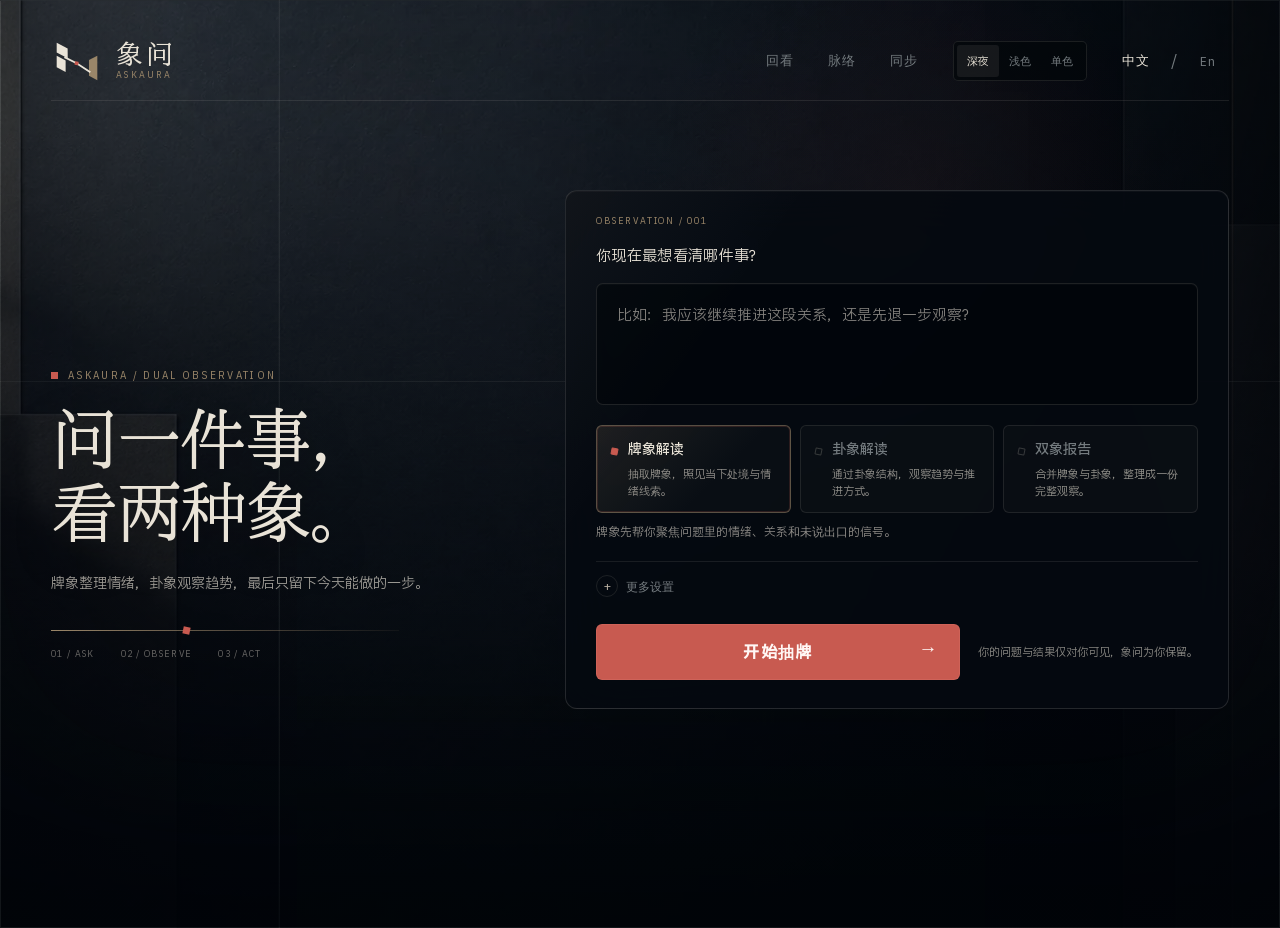
==== index.html @ 3e70da33 "chore: checkpoint observation rebuild baseline" ====
﻿<!doctype html>
<html lang="zh" data-theme="night" data-app-ready="false">
  <head>
    <meta charset="UTF-8" />
    <meta name="viewport" content="width=device-width, initial-scale=1.0" />
    <title>象问 AskAura</title>
    <link rel="icon" href="./assets/brand/askaura-symbol.svg" type="image/svg+xml" />
    <script>
      if (location.protocol === "file:") {
        const localAppUrl = new URL("http://127.0.0.1:5174/index.html");
        localAppUrl.search = location.search;
        localAppUrl.hash = location.hash;
        location.replace(localAppUrl.href);
      }
      try {
        const savedTheme = localStorage.getItem("askaura.theme.v1");
        if (["night", "light", "mono"].includes(savedTheme)) document.documentElement.dataset.theme = savedTheme;
      } catch {}
    </script>
    <link rel="preconnect" href="https://fonts.googleapis.com" />
    <link rel="preconnect" href="https://fonts.gstatic.com" crossorigin />
    <link
      href="https://fonts.googleapis.com/css2?family=EB+Garamond:ital,wght@0,400;0,500;1,400&family=Noto+Serif+SC:wght@400;500;600;700&display=swap"
      rel="preload"
      as="style"
      onload="this.onload=null;this.rel='stylesheet'"
    />
    <noscript>
      <link
        href="https://fonts.googleapis.com/css2?family=EB+Garamond:ital,wght@0,400;0,500;1,400&family=Noto+Serif+SC:wght@400;500;600;700&display=swap"
        rel="stylesheet"
      />
    </noscript>
    <link rel="stylesheet" href="./styles.css?v=20260605-low-light-redesign-2" />
    <link rel="stylesheet" href="./theme-observation.css?v=20260716-cardback-v2" />
    <script>
      window.ASKAURA_SUPABASE_URL = "https://oeqekrlodqxjlakdjqpu.supabase.co";
      window.ASKAURA_SUPABASE_ANON_KEY = "sb_publishable_SVgn7d5cRkkXI7Ns9WSJEQ_-xYXPLMX";
    </script>
  </head>
  <body>
    <div class="app-boot-state" id="app-boot-state" role="status" aria-live="polite">
      <img src="./assets/brand/askaura-symbol.svg" alt="" width="52" height="46" />
      <span>正在准备观察界面</span>
    </div>
    <div class="mirror-cursor" aria-hidden="true">
      <span class="cursor-ring"></span>
      <span class="cursor-dot"></span>
      <span class="cursor-seal">象</span>
    </div>

    <main class="mirror-room" data-step="idle" data-tone="tarot">
      <canvas class="field-canvas" id="field-canvas" aria-hidden="true"></canvas>
      <div class="surface-noise" aria-hidden="true"></div>

      <aside class="side-rail">
        <button class="brand" type="button" id="reset-btn" aria-label="回到首页">
          <img class="brand-symbol" src="./assets/brand/askaura-symbol.svg" alt="" width="52" height="46" />
          <span class="brand-copy">
            <strong>象问</strong>
            <span>AskAura</span>
          </span>
        </button>

        <nav class="mode-nav" aria-label="三象入口" aria-hidden="true">
          <button class="entry-nav active" type="button" data-next="idle">
            <span data-i18n="modeTarotNav">开始提问</span>
          </button>
          <button type="button" data-mode="tarot" data-tone="tarot">
            <span data-i18n="modeTarotRail">牌象</span>
          </button>
          <button type="button" data-mode="meihua" data-tone="meihua">
            <span data-i18n="modeMeihuaRail">卦象</span>
          </button>
          <button type="button" data-mode="dual" data-tone="dual">
            <span data-i18n="modeDualRail">双象</span>
          </button>
        </nav>

        <div class="rail-actions">
          <button type="button" id="history-btn" data-i18n="history">回看</button>
          <button type="button" id="companion-btn" data-i18n="companion">同行</button>
          <button type="button" id="account-btn" data-i18n="account">登录</button>
        </div>

        <div class="theme-switcher" role="group" aria-label="主题颜色">
          <button type="button" data-theme-setting="night" data-i18n="themeNight" aria-pressed="true">深夜</button>
          <button type="button" data-theme-setting="light" data-i18n="themeLight" aria-pressed="false">浅色</button>
          <button type="button" data-theme-setting="mono" data-i18n="themeMono" aria-pressed="false">单色</button>
        </div>

        <details class="mobile-rail-menu">
          <summary data-i18n="mobileMenu">菜单</summary>
          <div>
            <button type="button" data-mobile-panel="history" data-i18n="history">回看</button>
            <button type="button" data-mobile-panel="companion" data-i18n="companion">同行</button>
            <button type="button" data-mobile-panel="account" data-i18n="account">登录</button>
            <span class="mobile-theme-switcher" role="group" aria-label="主题颜色">
              <button type="button" data-theme-setting="night" data-i18n="themeNight" aria-pressed="true">深夜</button>
              <button type="button" data-theme-setting="light" data-i18n="themeLight" aria-pressed="false">浅色</button>
              <button type="button" data-theme-setting="mono" data-i18n="themeMono" aria-pressed="false">单色</button>
            </span>
          </div>
        </details>

        <div class="language" role="group" aria-label="语言">
          <button type="button" class="lang-btn is-active" data-lang="zh">中文</button>
          <span aria-hidden="true">/</span>
          <button type="button" class="lang-btn" data-lang="en">En</button>
        </div>

      </aside>

      <section class="mirror-stage" aria-label="当前入口">
        <p class="mode-label" id="mode-label">牌象解读</p>
        <div class="hero-ritual" aria-hidden="true">
          <div class="hero-card-stack">
            <span class="hero-card hero-card-a"></span>
            <span class="hero-card hero-card-b"></span>
            <span class="hero-card hero-card-c"></span>
          </div>
          <div class="hero-gua-mark">
            <span></span>
            <span></span>
            <span class="split"><i></i><i></i></span>
            <span></span>
            <span class="split"><i></i><i></i></span>
            <span></span>
          </div>
          <div class="ai-lens">
            <span>AI</span>
          </div>
        </div>
      </section>

      <div class="hero-content">
        <section class="copy-block idle-copy">
          <p class="hero-overline" aria-hidden="true">ASKAURA / DUAL OBSERVATION</p>
          <h1 data-i18n="heroCopy">问一件事，看两种象。</h1>
          <p class="hero-subcopy" data-i18n="heroSubcopy">牌象整理情绪，卦象观察趋势，最后只留下今天能做的一步。</p>
          <div class="hero-protocol" aria-hidden="true">
            <span>01 / ASK</span>
            <span>02 / OBSERVE</span>
            <span>03 / ACT</span>
          </div>
        </section>

        <section class="work-panel compose-panel" aria-label="问题">
          <button class="panel-close" type="button" data-next="idle" aria-label="收起问题">×</button>
          <span class="panel-index">OBSERVATION / 001</span>
          <p class="panel-kicker" id="question-label" data-i18n="questionLabel">你现在最想看清哪件事？</p>
          <form id="question-form">
            <div class="question-primary">
              <textarea
                id="question-input"
                rows="4"
                maxlength="140"
                data-i18n-placeholder="questionPlaceholder"
                placeholder="我最近总是睡不着，不知道真正烦的是什么。"
              ></textarea>
              <div class="question-assist" id="question-assist" hidden>
                <span class="question-assist-label" data-i18n="questionAssistLabel">可以先把问题收窄一点</span>
                <p id="question-assist-note"></p>
                <button type="button" class="secondary muted" id="question-assist-accept" data-i18n="questionAssistAccept">用这个问题继续</button>
                <button type="button" class="secondary muted" id="question-assist-original" data-i18n="questionAssistOriginal">按原问题继续</button>
              </div>
            </div>

            <div class="question-mode">
              <div class="mode-card-grid" id="mode-card-grid" role="group" aria-label="选择观察方式">
                <button type="button" class="mode-card is-selected" data-mode-card="tarot" aria-pressed="true">
                  <span class="mode-card-dot" aria-hidden="true"></span>
                  <strong data-i18n="modeTarotResult">牌象解读</strong>
                  <span data-i18n="modeCardTarotCopy">抽取牌象，照见当下处境与情绪线索。</span>
                </button>
                <button type="button" class="mode-card" data-mode-card="meihua" aria-pressed="false">
                  <span class="mode-card-dot" aria-hidden="true"></span>
                  <strong data-i18n="modeMeihua">卦象解读</strong>
                  <span data-i18n="modeCardMeihuaCopy">通过卦象结构，观察趋势与推进方式。</span>
                </button>
                <button type="button" class="mode-card" data-mode-card="dual" aria-pressed="false">
                  <span class="mode-card-dot" aria-hidden="true"></span>
                  <strong data-i18n="modeDual">双象报告</strong>
                  <span data-i18n="modeCardDualCopy">合并牌象与卦象，整理成一份完整观察。</span>
                </button>
              </div>
              <p class="mode-primer" id="mode-primer" data-i18n="modePrimerTarot">牌象先帮你聚焦问题里的情绪、关系和未说出口的信号。</p>
            </div>

            <details class="question-secondary">
              <summary data-i18n="moreSettings">更多设置</summary>
              <div class="question-secondary-body">
              <div class="question-examples" id="question-examples">
                <button type="button" data-question-example data-i18n="questionExample1">我真正想确认的，是对方态度，还是自己的边界？</button>
                <button type="button" data-question-example data-i18n="questionExample2">这件事卡住，是缺少信息，还是我急着要答案？</button>
                <button type="button" data-question-example data-i18n="questionExample3">如果这周只做一步，哪一步最不消耗？</button>
                <button type="button" data-question-example data-i18n="questionExample4">我现在该观察什么，而不是立刻推进什么？</button>
              </div>
              <div class="spread-selector" id="spread-selector">
                <span data-i18n="spreadSelectorLabel">牌阵</span>
                <button type="button" class="is-selected" data-spread-type="single" data-i18n="spreadSingle">单牌</button>
                <button type="button" data-spread-type="three_current_resistance_next" data-i18n="spreadThree">现状 / 阻力 / 下一步</button>
                <button type="button" data-spread-type="relationship_tension" data-i18n="spreadRelationship">关系张力</button>
                <button type="button" data-spread-type="choice_a_b_reminder" data-i18n="spreadChoice">选择 A / B</button>
              </div>
              <div class="gua-cast-selector" id="gua-cast-selector" hidden>
                <span data-i18n="guaCastLabel">起卦方式</span>
                <button type="button" class="is-selected" data-gua-cast="time" data-i18n="guaCastTime">当前时间</button>
                <button type="button" data-gua-cast="character" data-i18n="guaCastCharacter">一个汉字</button>
                <button type="button" data-gua-cast="number" data-i18n="guaCastNumber">一个数字</button>
                <button type="button" data-gua-cast="casual_number" data-i18n="guaCastCasual">随手数字</button>
                <input id="gua-seed-input" maxlength="12" data-i18n-placeholder="guaSeedPlaceholder" placeholder="输入一个字或数字" hidden />
              </div>
              <div class="gua-compose-mark" id="gua-compose-mark" hidden aria-hidden="true">
                <span></span>
                <span class="split"><i></i><i></i></span>
                <span></span>
                <span></span>
                <span class="split"><i></i><i></i></span>
                <span></span>
              </div>
              <p class="hint" id="mode-hint" data-i18n="modeHintTarot">适合关系、情绪与选择题。</p>
              </div>
            </details>

            <div class="signal-row" id="signal-row" aria-hidden="true">
              <span data-i18n="signalTarot">牌象感知</span>
              <span data-i18n="signalGua">卦象生成</span>
              <span data-i18n="signalAi">AI 解读</span>
            </div>
            <div class="compose-actions">
              <button class="primary" type="submit" id="cast-btn" data-i18n="cast">生成解读</button>
              <p class="privacy-note" data-i18n="privacyNote">你的问题与结果仅对你可见，象问为你保留。</p>
            </div>
          </form>
        </section>
      </div>

      <section class="work-panel answer-panel" aria-label="结果">
        <button class="panel-close" type="button" id="back-btn">←</button>
        <span class="panel-index">02</span>
        <p class="panel-kicker" id="answer-kicker">牌象解读</p>

        <div class="result-layout">
          <aside class="result-symbol-panel">
          <article class="symbol-card" id="symbol-card">
            <div class="symbol-summary-head">
              <span id="symbol-mode-label">牌象解读</span>
              <strong id="symbol-name-label">—</strong>
            </div>
            <div class="tarot-symbol" id="tarot-symbol" hidden>
              <img id="card-image" alt="" role="button" tabindex="0" aria-label="放大查看牌面" loading="lazy" decoding="async" />
            </div>
            <div class="gua-symbol" id="gua-symbol" hidden aria-hidden="true"></div>
            <div class="symbol-keywords" id="symbol-keywords" hidden></div>
            <div class="symbol-spread-list" id="symbol-spread-list" hidden></div>
            <div class="symbol-question" id="symbol-question" hidden>
              <span data-i18n="symbolQuestionLabel">本次问题</span>
              <p id="symbol-question-text"></p>
            </div>
          </article>
          </aside>

          <section class="result-main-panel">
          <article class="answer-copy">
            <h2 class="answer-title" data-i18n="answerTitle">解读结果</h2>
            <div class="core-conclusion" id="core-conclusion">
              <span class="result-summary-label" data-i18n="coreConclusionLabel">当前主线</span>
              <p class="result-summary" id="result-summary"></p>
              <span class="action-sentence-label" data-i18n="actionSentenceLabel" hidden>今日行动</span>
              <p class="action-sentence" id="action-sentence" hidden></p>
            </div>
            <h3 class="result-section-title action-board-heading" id="action-board-title" data-i18n="nextStepHeading" hidden>下一步怎么做</h3>
            <div class="action-board" id="action-board" hidden>
              <section>
                <span data-i18n="actionDoLabel">今天可以做</span>
                <p id="action-do"></p>
              </section>
              <section>
                <span data-i18n="actionDontLabel">今天不要做</span>
                <p id="action-dont"></p>
              </section>
              <section>
                <span data-i18n="actionWatchLabel">接下来观察什么</span>
                <p id="action-watch"></p>
              </section>
            </div>
            <div class="tarot-reading-grid" id="tarot-reading-grid" hidden>
              <section>
                <span data-i18n="tarotCoreLabel">牌面告诉你</span>
                <p id="tarot-core-question"></p>
              </section>
              <section>
                <span data-i18n="tarotTensionLabel">你真正卡住的是</span>
                <p id="tarot-tension"></p>
              </section>
              <section>
                <span data-i18n="tarotJudgmentLabel">这次结果提醒你</span>
                <p id="tarot-judgment"></p>
              </section>
            </div>
            <div class="report-stack" id="report-stack" hidden>
              <section id="report-tarot-section">
                <span data-i18n="reportTarotLabel">牌象依据</span>
                <p id="report-tarot"></p>
              </section>
              <section id="report-gua-section">
                <span data-i18n="reportGuaLabel">卦象依据</span>
                <p id="report-gua"></p>
              </section>
              <section id="report-dual-section">
                <span data-i18n="reportDualLabel">双象共同指向</span>
                <p id="report-dual"></p>
              </section>
            </div>
            <div class="action-status" id="action-status" hidden>
              <span data-i18n="actionStatusLabel">这一步后来怎么样？</span>
              <div>
                <button type="button" data-action-status="done" data-i18n="actionStatusDone">做了，有帮助</button>
                <button type="button" data-action-status="not_done" data-i18n="actionStatusNotDone">还没做</button>
                <button type="button" data-action-status="skipped" data-i18n="actionStatusSkipped">跳过了</button>
                <button type="button" data-action-status="not_fit" data-i18n="actionStatusNotFit">不太适合</button>
              </div>
            </div>
            <div class="review-box" id="review-box" hidden>
              <span data-i18n="reviewLabel">三天后复盘</span>
              <p id="review-status"></p>
              <textarea id="review-note-input" rows="3" maxlength="180" data-i18n-placeholder="reviewPlaceholder" placeholder="三天后，这个行动带来了什么变化？"></textarea>
              <button type="button" class="secondary muted" id="review-save-btn" data-i18n="reviewSave">保存复盘</button>
            </div>
            <div class="result-followup-section" id="result-followup-section">
              <div class="followup-chips" id="followup-chips" hidden aria-label="继续探索这次结果">
                <span class="followup-label" data-i18n="followupLabel">继续探索这次结果</span>
                <button type="button" data-open-followup data-i18n="followupOpen">打开追问面板</button>
              </div>
              <div class="followup-panel" id="followup-panel" hidden>
                <p data-i18n="followupPanelTitle">基于这次结果，你还想看哪一面？</p>
                <div class="followup-group">
                  <span data-i18n="followupQuestionGroup">继续追问</span>
                  <div class="followup-options">
                    <button type="button" data-followup-question="push" data-i18n="followupPush">如果我主动推进，会发生什么？</button>
                    <button type="button" data-followup-question="avoid" data-i18n="followupAvoid">我现在最该避免什么？</button>
                    <button type="button" data-followup-question="blocker" data-i18n="followupBlocker">这件事真正的阻力是什么？</button>
                    <button type="button" data-followup-question="review" data-i18n="followupReview">三天后我该如何复盘？</button>
                  </div>
                </div>
                <div class="followup-group followup-ritual-group">
                  <span data-i18n="followupRitualGroup">补充观察</span>
                  <div class="followup-options followup-options-ritual">
                    <button type="button" data-followup-question="clarify-card" data-i18n="followupClarifyCard">补一个澄清角度</button>
                  </div>
                </div>
                <form class="followup-custom" id="followup-custom-form">
                  <input id="followup-custom-input" type="text" maxlength="80" data-i18n-placeholder="followupCustomPlaceholder" placeholder="自己输入追问" />
                  <button class="secondary muted" type="submit" data-i18n="followupCustomSubmit">生成补充回答</button>
                </form>
                <div class="followup-answer" id="followup-answer" hidden>
                  <span data-i18n="followupAnswerLabel">补充回答</span>
                  <p id="followup-answer-text"></p>
                  <div class="followup-entry-list" id="followup-entry-list"></div>
                </div>
              </div>
            </div>
            <div class="anchor-grid" id="anchor-grid" hidden>
              <div><span data-i18n="anchorColor">颜色</span><strong id="anchor-color"></strong></div>
              <div><span data-i18n="anchorObject">物件</span><strong id="anchor-object"></strong></div>
              <div><span data-i18n="anchorMoment">时刻</span><strong id="anchor-moment"></strong></div>
            </div>
            <p class="daily-note-status" id="daily-note-status" hidden data-i18n="dailyNoteStatus">已收入回看</p>
            <p class="loading-line" id="loading-line" hidden data-i18n="loading">正在整理本次线索…</p>
          </article>
          </section>
        </div>

        <div class="result-actions">
          <div class="result-actions-head">
            <span data-i18n="resultTakeawayLabel">保存与带走</span>
            <p data-i18n="resultTakeawayHint">先把今天这一步留下；分享和导出放在更多操作里。</p>
          </div>
          <button class="secondary muted" type="button" id="copy-btn" data-i18n="copy">复制行动句</button>
          <button class="secondary muted" type="button" id="save-btn" data-i18n="saveHistory">保存到回看</button>
          <button class="secondary muted" type="button" id="again-btn" data-i18n="again">回到问题</button>
          <details class="result-more-actions">
            <summary data-i18n="moreActions">更多操作</summary>
            <div>
              <button class="secondary muted" type="button" id="copy-summary-btn" data-i18n="copySummary">复制摘要</button>
              <button class="secondary muted" type="button" id="copy-full-btn" data-i18n="copyFull">复制完整结果</button>
              <button class="secondary muted" type="button" id="share-image-btn" data-i18n="shareImage">下载分享图</button>
              <button class="secondary muted" type="button" id="export-pdf-btn" data-i18n="exportPdf">导出 PDF</button>
              <button class="secondary muted subtle-danger" type="button" id="new-reading-btn" data-i18n="newReadingTarot">重新抽牌（新结果）</button>
              <div class="share-panel" id="share-panel" hidden>
                <section class="share-choice">
                  <span data-i18n="privateShareTitle">私密链接</span>
                  <p data-i18n="privateShareHint">只生成只读结果页；默认不包含原问题，可以随时撤销当前链接。</p>
                </section>
                <label>
                  <input type="checkbox" id="share-include-question" />
                  <span data-i18n="shareIncludeQuestion">分享时包含原问题</span>
                </label>
                <div class="private-share">
                  <button class="secondary muted" type="button" id="create-share-link-btn" data-i18n="createShareLink">生成私密链接</button>
                  <button class="secondary muted subtle-danger" type="button" id="revoke-share-link-btn" data-i18n="revokeShareLink" hidden>撤销链接</button>
                </div>
                <section class="share-choice">
                  <span data-i18n="resonanceShareTitle">匿名共鸣</span>
                  <p data-i18n="resonanceShareHint">只放入主题和行动，不展示邮箱、原问题或完整结果。</p>
                </section>
                <div class="private-share">
                  <button class="secondary muted" type="button" id="resonance-submit-btn" data-i18n="resonanceSubmit">匿名放入共鸣池</button>
                  <button class="secondary muted" type="button" id="resonance-open-btn" data-i18n="resonanceOpen">看看相似主题</button>
                  <button class="secondary muted subtle-danger" type="button" id="resonance-revoke-btn" data-i18n="resonanceRevoke" hidden>撤回共鸣</button>
                </div>
                <p class="share-link-status" id="share-link-status"></p>
                <textarea id="copy-fallback-text" class="copy-fallback" readonly hidden aria-label="可手动复制的内容"></textarea>
              </div>
            </div>
          </details>
        </div>
      </section>
    </main>

    <div class="ritual-stage" id="ritual-stage" hidden aria-live="polite">
      <button class="ritual-close" type="button" id="ritual-close-btn" aria-label="关闭抽牌仪式">×</button>
      <div class="ritual-stage-copy">
        <span data-i18n="ritualTitle">抽牌仪式</span>
        <strong id="ritual-heading" data-i18n="ritualIntroTitle">请凭第一直觉，选一张此刻最吸引你的牌。</strong>
        <em data-i18n="ritualHint">无需分析，先相信你第一眼的停留。</em>
      </div>
      <div class="ritual-stepper" id="ritual-stepper" aria-hidden="true">
        <span data-step="0" data-i18n="ritualStepShuffle">01 洗牌</span>
        <span data-step="1" data-i18n="ritualStepChoose">02 选牌</span>
        <span data-step="2" data-i18n="ritualStepReveal">03 翻牌</span>
        <span data-step="3" data-i18n="ritualStepRead">04 解读</span>
      </div>
      <div class="ritual-deck" id="ritual-deck"></div>
      <div class="ritual-gua" aria-hidden="true">
        <span class="ritual-gua-line"></span>
        <span class="ritual-gua-line"></span>
        <span class="ritual-gua-line moving"></span>
        <span class="ritual-gua-line"></span>
        <span class="ritual-gua-line"></span>
        <span class="ritual-gua-line moving"></span>
      </div>
      <p id="ritual-status" data-i18n="ritualIdle">正在整理本次线索</p>
      <div class="ritual-preview-actions" id="ritual-preview-actions" hidden>
        <button class="secondary" type="button" id="ritual-confirm-btn" data-i18n="ritualConfirm">确认这张牌</button>
        <button class="secondary muted" type="button" id="ritual-reselect-btn" data-i18n="ritualReselect">重新选择</button>
      </div>
    </div>

    <div class="brand-loading" id="brand-loading" hidden aria-live="polite" aria-label="正在生成解读">
      <div class="brand-loading-field">
        <svg class="brand-loading-symbol" viewBox="0 0 256 224" aria-hidden="true">
          <path class="plane plane-left" d="M28 18 82 47v49L28 67Z" />
          <path class="plane plane-left" d="M28 83 72 107v58l-44-24Z" />
          <path class="plane plane-right" d="m187 105 41-22v123l-41-23Z" />
          <path class="signal-route" d="m70 92 56 29 64 42" />
          <rect class="signal-node" x="117" y="112" width="18" height="18" rx="2" transform="rotate(12 126 121)" />
        </svg>
        <div class="brand-loading-copy">
          <strong id="brand-loading-text">正在建立两种观察</strong>
          <span aria-hidden="true"><i></i></span>
          <small>DUAL OBSERVATION / CONNECTING</small>
        </div>
      </div>
    </div>

    <div class="card-lightbox" id="card-lightbox" hidden aria-hidden="true">
      <button class="lightbox-backdrop" type="button" id="lightbox-backdrop" aria-label="关闭牌面预览"></button>
      <figure class="lightbox-frame">
        <button class="lightbox-close" type="button" id="lightbox-close" aria-label="关闭牌面预览">×</button>
        <img id="lightbox-image" alt="" loading="lazy" decoding="async" />
        <figcaption id="lightbox-caption"></figcaption>
      </figure>
    </div>

    <div class="utility-panel" id="history-panel" hidden aria-hidden="true">
      <button class="utility-backdrop" type="button" data-close-utility aria-label="关闭回看"></button>
      <section class="utility-sheet" aria-label="回看">
        <button class="utility-close" type="button" data-close-utility aria-label="关闭回看">×</button>
        <p class="panel-kicker" data-i18n="historyKicker">最近的象</p>
        <div class="history-filters" id="history-filters" aria-label="筛选回看">
          <button type="button" data-history-filter="all" data-i18n="historyFilterAll">全部</button>
          <button type="button" data-history-filter="tarot" data-i18n="modeTarot">牌象</button>
          <button type="button" data-history-filter="meihua" data-i18n="modeMeihua">梅花</button>
          <button type="button" data-history-filter="dual" data-i18n="modeDual">双象</button>
          <button type="button" data-history-filter="daily" data-i18n="modeDaily">当下</button>
        </div>
        <div class="history-list" id="history-list"></div>
        <div class="weekly-summary" id="weekly-summary">
          <button class="secondary muted" type="button" id="weekly-summary-btn" data-i18n="weeklySummaryButton">查看本周重复线索</button>
          <p id="weekly-summary-status" data-i18n="weeklySummaryHint">至少 3 条记录后可生成。</p>
          <div class="weekly-summary-result" id="weekly-summary-result" hidden></div>
          <div class="weekly-summary-actions" id="weekly-summary-actions" hidden>
            <button class="secondary muted" type="button" id="weekly-summary-copy-btn" data-i18n="weeklySummaryCopy">复制本周线索</button>
            <button class="secondary muted" type="button" id="weekly-summary-save-btn" data-i18n="weeklySummarySave">保存到回看</button>
          </div>
        </div>
        <button class="history-clear" type="button" id="history-clear-btn" data-i18n="clearHistory">清空记录</button>
      </section>
    </div>

    <div class="utility-panel" id="auth-panel" hidden aria-hidden="true">
      <button class="utility-backdrop" type="button" data-close-utility aria-label="关闭登录"></button>
      <section class="utility-sheet auth-sheet" aria-label="登录">
        <button class="utility-close" type="button" data-close-utility aria-label="关闭登录">×</button>
        <p class="panel-kicker" data-i18n="authKicker">同步与备份</p>
        <p class="auth-status" id="auth-status"></p>
        <div class="sync-benefits">
          <span data-i18n="syncBenefitHistory">跨设备保留回看</span>
          <span data-i18n="syncBenefitPrivateLink">生成和撤回私密链接</span>
          <span data-i18n="syncBenefitResonance">管理匿名共鸣记录</span>
        </div>
        <div class="account-meta" id="account-meta">
          <span id="account-sync-status"></span>
          <span id="account-save-scope"></span>
        </div>
        <div class="plan-status" id="plan-status">
          <strong data-i18n="planFreeTitle">免费版</strong>
          <span data-i18n="planFreeCopy">保留核心解读、回看和基础追问。</span>
          <span class="plan-note" data-i18n="planPaidClosed">付费入口暂未开放。</span>
        </div>
        <form class="auth-form" id="auth-form">
          <input id="auth-email" type="email" autocomplete="email" data-i18n-placeholder="emailPlaceholder" placeholder="邮箱" required />
          <input id="auth-password" type="password" autocomplete="current-password" data-i18n-placeholder="passwordPlaceholder" placeholder="密码" required />
          <div class="auth-actions">
            <button class="secondary" type="submit" data-auth-action="signin" data-i18n="signIn">登录</button>
            <button class="secondary muted" type="button" id="signup-btn" data-i18n="signUp">注册</button>
            <button class="secondary muted" type="button" id="password-reset-btn" data-i18n="resetPassword">重置密码</button>
            <button class="secondary muted" type="button" id="password-update-btn" data-i18n="updatePassword">保存新密码</button>
            <button class="secondary muted" type="button" id="signout-btn" data-i18n="signOut">退出</button>
          </div>
        </form>
      </section>
    </div>

    <div class="utility-panel" id="resonance-panel" hidden aria-hidden="true">
      <button class="utility-backdrop" type="button" data-close-utility aria-label="关闭共鸣池"></button>
      <section class="utility-sheet" aria-label="共鸣池">
        <button class="utility-close" type="button" data-close-utility aria-label="关闭共鸣池">×</button>
        <p class="panel-kicker" data-i18n="resonanceKicker">匿名共鸣</p>
        <p class="panel-helper" data-i18n="resonancePanelIntro">这里只看被匿名化后的相似主题。点“我也有这种感觉”只会增加一次匿名反馈。</p>
        <div class="resonance-list" id="resonance-list"></div>
      </section>
    </div>

    <div class="utility-panel" id="companion-panel" hidden aria-hidden="true">
      <button class="utility-backdrop" type="button" data-close-utility aria-label="关闭同行"></button>
      <section class="utility-sheet companion-panel" aria-label="长期同行">
        <button class="utility-close" type="button" data-close-utility aria-label="关闭同行">×</button>
        <p class="panel-kicker" data-i18n="companionKicker">长期同行</p>
        <p class="panel-helper" data-i18n="companionIntro">保存 3 次以上后，这里会开始整理重复出现的牌象、主题和行动。</p>
        <p class="companion-insight" id="companion-insight"></p>
        <div class="companion-grid">
          <section>
            <span data-i18n="companionTrail">观察线索</span>
            <div id="companion-trail"></div>
          </section>
          <section>
            <span data-i18n="companionEcho">一个月回声</span>
            <div id="companion-echo"></div>
          </section>
          <section>
            <span data-i18n="companionQuietFlags">个人信号</span>
            <div id="companion-quiet-flags"></div>
          </section>
          <section>
            <span data-i18n="companionThemeMap">个人主题图</span>
            <div id="companion-theme-map"></div>
          </section>
          <section>
            <span data-i18n="companionCollection">象与行动</span>
            <div id="companion-collection"></div>
          </section>
        </div>
      </section>
    </div>

    <script type="module">
      import {
        clearDailyAnchors,
        clearHistory,
        createStorage,
        loadDailyAnchor,
        loadHistory,
        saveDailyAnchor,
        saveHistoryRecord,
        todayKey
      } from "./assets/app/storage.js";
      import { guaFromCast, guaFromTime } from "./assets/app/meihua.js";
      import {
        TAROT_DECK,
        cardKeywords as ritualCardKeywords,
        primaryCardFromRecordCards as selectPrimaryCardFromRecordCards,
        recordCardFromSelection as buildRecordCardFromSelection,
        ritualCardLayout,
        ritualSpreadTypeForMode,
        spreadDisplayName as ritualSpreadDisplayName,
        spreadPositions as ritualSpreadPositions
      } from "./assets/app/ritual-engine.js";
      import { deriveCompanionSnapshot } from "./assets/app/companion.js";
      import { createReadingClient } from "./assets/app/reading-client.js";
      import {
        actionFromRecord as actionFromResultRecord,
        buildActionAdvice,
        cleanTaggedOutputText,
        describeGua,
        hasContextualActionAdvice,
        meihuaReportFromText,
        parseTaggedTokens,
        reportFromRecord as normalizeReportFromRecord
      } from "./assets/app/result-renderer.js";
      import {
        appendFollowupToRecord,
        clarificationHistoryText as buildClarificationHistoryText,
        clarificationLinkText as buildClarificationLinkText,
        clarificationPromptText,
        createClarificationContext,
        createFollowupEntry,
        followupQuestionText as selectFollowupQuestionText,
        followupResultSummary as buildFollowupResultSummary
      } from "./assets/app/followup.js";
      import { buildCompactShareLines as formatCompactShareLines } from "./assets/app/share-text.js";
      import { getAskAuraConfig } from "./assets/app/config.js";
      import { createSyncClient } from "./assets/app/sync.js";
      import { nextToneForMode } from "./assets/app/ui-state.js";

      const publicConfig = getAskAuraConfig(window);
      const API_URL = publicConfig.supabaseUrl + "/functions/v1/reading";
      const CONFIG_API_URL = publicConfig.supabaseUrl + "/functions/v1/admin-config";
      const API_AUTH = "Bearer " + publicConfig.anonKey;
      const CONFIG_KEY = "askaura_admin_config_v1";
      let adminConfig = {};
      const recordStore = createStorage();
      const syncClient = createSyncClient({
        supabaseUrl: publicConfig.supabaseUrl,
        anonKey: publicConfig.anonKey,
        store: recordStore
      });
      const readingClient = createReadingClient({
        apiUrl: API_URL,
        authToken: API_AUTH,
        getLlmOptions
      });

      const translations = {
        zh: {
          heroCopy: "问一件事，看两种象。",
          heroSubcopy: "牌象整理情绪，卦象观察趋势，最后只留下今天能做的一步。",
          discText: "照见",
          modeTarot: "牌象解读",
          modeTarotNav: "开始提问",
          modeTarotRail: "牌象",
          modeMeihuaRail: "卦象",
          modeDualRail: "双象",
          mobileMenu: "菜单",
          themeNight: "深夜",
          themeLight: "浅色",
          themeMono: "单色",
          modeMeihua: "卦象解读",
          modeDual: "双象报告",
          modeDaily: "每日镜笺",
          modeTarotResult: "牌象解读",
          modeCardTarotCopy: "抽取牌象，照见当下处境与情绪线索。",
          modeCardMeihuaCopy: "通过卦象结构，观察趋势与推进方式。",
          modeCardDualCopy: "合并牌象与卦象，整理成一份完整观察。",
          privacyNote: "你的问题与结果仅对你可见，象问为你保留。",
          questionAssistLabel: "可以先把问题收窄一点",
          questionAssistWorking: "正在整理一个更清晰的问法…",
          questionAssistAccept: "用这个问题继续",
          questionAssistOriginal: "按原问题继续",
          questionAssistFallbackNote: "这个问法会更适合整理出下一步。",
          questionLabel: "你现在最想看清哪件事？",
          questionLabelMeihua: "此刻起卦",
          questionLabelDual: "写下一个值得认真看的问题",
          questionLabelDaily: "今日镜笺",
          modePrimerTarot: "牌象先帮你聚焦问题里的情绪、关系和未说出口的信号。",
          modePrimerMeihua: "不必完整表述问题，起卦会从此刻的时机、趋势和推进方式展开。",
          modePrimerDual: "同时参考牌象与卦象，把情绪、趋势和下一步整理成一份报告。",
          questionPlaceholder: "比如：我应该继续推进这段关系，还是先退一步观察？",
          questionPlaceholderAlt1: "比如：这件事现在卡住，是因为时机不对，还是我没看清？",
          questionPlaceholderAlt2: "比如：我该主动说明，还是先观察三天再回应？",
          questionPlaceholderMeihua: "不用输入问题，按此刻起卦。",
          questionPlaceholderDual: "比如：这件事现在卡住的原因，真的是对方态度吗？",
          questionPlaceholderDualAlt1: "比如：这段关系的情绪和趋势，分别在提醒我什么？",
          questionPlaceholderDualAlt2: "比如：我下一步更该收束、沟通，还是等待？",
          questionPlaceholderDaily: "不用输入问题，直接打开今天的锚点。",
          questionExample1: "我真正想确认的，是对方态度，还是自己的边界？",
          questionExample2: "这件事卡住，是缺少信息，还是我急着要答案？",
          questionExample3: "如果这周只做一步，哪一步最不消耗？",
          questionExample4: "我现在该观察什么，而不是立刻推进什么？",
          spreadSelectorLabel: "牌阵",
          moreSettings: "更多设置",
          spreadSingle: "单牌",
          spreadThree: "现状 / 阻力 / 下一步",
          spreadRelationship: "关系张力",
          spreadChoice: "选择 A / B",
          spreadPositionCurrent: "现状",
          spreadPositionResistance: "阻力",
          spreadPositionNext: "下一步",
          spreadPositionSelf: "自己",
          spreadPositionOther: "对方表现",
          spreadPositionTension: "关系张力",
          spreadPositionChoiceA: "选择 A",
          spreadPositionChoiceB: "选择 B",
          spreadPositionReminder: "提醒",
          guaCastLabel: "起卦方式",
          guaCastTime: "当前时间",
          guaCastCharacter: "一个汉字",
          guaCastNumber: "一个数字",
          guaCastCasual: "随手数字",
          guaSeedPlaceholder: "输入一个字或数字",
          modeHintTarot: "适合关系、情绪与选择题。",
          modeHintMeihua: "基于梅花易数，观察趋势、时机与推进方式。",
          modeHintDual: "同时参考牌象与卦象，整理成摘要、依据、行动和复盘。",
          castTarot: "开始抽牌",
          castMeihua: "此刻起卦",
          castDual: "生成双象报告",
          generatingTarot: "正在感知牌象…",
          generatingMeihua: "正在起卦…",
          generatingDual: "正在汇总双象报告…",
          signalTarotFocus: "问题聚焦",
          signalTarot: "牌象感知",
          signalGua: "卦象生成",
          signalAi: "AI 解读",
          signalMoment: "此刻取象",
          signalAiSummary: "AI 汇总",
          ritualIdle: "正在整理本次线索",
          ritualTitle: "抽牌仪式",
          ritualIntroTitle: "请凭第一直觉，选一张此刻最吸引你的牌。",
          ritualHint: "无需分析，先相信你第一眼的停留。",
          ritualStepShuffle: "01 洗牌",
          ritualStepChoose: "02 选牌",
          ritualStepReveal: "03 翻牌",
          ritualStepRead: "04 解读",
          ritualQuestion: "正在锁定本次问题…",
          ritualShuffle: "正在洗牌…",
          ritualSpread: "牌阵正在展开",
          ritualChooseCard: "请凭第一直觉，选一张此刻最吸引你的牌",
          ritualChoosePosition: "请为这个位置选牌：",
          ritualSelect: "你选择了这张牌",
          ritualConfirm: "确认这张牌",
          ritualReselect: "重新选择",
          ritualClose: "关闭",
          ritualRevealingCard: "正在揭示牌象…",
          ritualGuaMoment: "正在取此刻之象…",
          ritualGua: "卦象正在成形…",
          ritualAi: "正在整理象意…",
          ritualSummarize: "正在汇总双象报告…",
          ritualReveal: "准备揭示结果",
          modeHintDaily: "今天只带走一件小事。",
          cast: "生成解读",
          generating: "正在生成象意…",
          dailyNoteButton: "照见今日",
          dailyNoteTitle: "今日镜笺",
          dailyNoteSubtitle: "今天只带走一件小事。",
          dailyNoteStatus: "已收入回看",
          dailyRecordTitle: "复盘 · 今日镜笺",
          answerTitle: "解读结果",
          loading: "正在整理本次线索…",
          again: "回到问题",
          copy: "复制行动句",
          actionSentenceLabel: "今日行动",
          copySummary: "复制摘要",
          copyFull: "复制完整结果",
          resultTakeawayLabel: "保存与带走",
          resultTakeawayHint: "先把今天这一步留下；分享和导出放在更多操作里。",
          moreActions: "更多操作",
          shareImage: "下载分享图",
          exportPdf: "导出 PDF",
          shareIncludeQuestion: "分享时包含原问题",
          privateShareTitle: "私密链接",
          privateShareHint: "只生成只读结果页；默认不包含原问题，可以随时撤销当前链接。",
          createShareLink: "生成私密链接",
          revokeShareLink: "撤销链接",
          shareLinkCreated: "私密链接已复制。知道链接的人可以只读查看。",
          shareLinkRevoked: "链接已撤销",
          shareLinkSignin: "登录后才能生成私密链接。",
          shareLinkFailed: "私密链接暂时不可用。",
          sharedResultTitle: "AskAura 分享结果",
          sharedResultMissing: "这个分享链接不可用或已撤销。",
          resonanceShareTitle: "匿名共鸣",
          resonanceShareHint: "只放入主题和行动，不展示邮箱、原问题或完整结果。",
          resonanceSubmit: "匿名放入共鸣池",
          resonanceOpen: "看看相似主题",
          resonanceRevoke: "撤回共鸣",
          resonanceKicker: "匿名共鸣",
          resonanceSubmitted: "已匿名放入共鸣池。",
          resonanceRevoked: "已撤回共鸣。",
          resonanceSignin: "需要先同步账号，才可放入或撤回自己的共鸣；不会公开账号信息。",
          resonanceFailed: "共鸣池暂时不可用。",
          resonanceEmpty: "还没有可展示的匿名主题。",
          resonancePanelIntro: "这里只看被匿名化后的相似主题。点“我也有这种感觉”只会增加一次匿名反馈。",
          resonanceSame: "我也有这种感觉",
          resonanceUseful: "这个行动有用",
          companionKicker: "个人脉络",
          companionIntro: "保存 3 次以上后，这里会开始整理重复出现的牌象、主题和行动。",
          companionInsightEmpty: "还没有足够线索形成一句总结。先保存 3 次结果。",
          companionInsightTheme: "最近你更多在观察：",
          companionInsightAction: "行动上反复出现的是：",
          companionTrail: "观察线索",
          companionQuietFlags: "个人信号",
          companionThemeMap: "个人主题图",
          companionCollection: "象与行动",
          companionEcho: "一个月回声",
          companionEmpty: "继续保存结果后，这里会出现重复线索。",
          companionTrailEmpty: "保存 3 次后，会看到最近几次结果的共同线索。",
          companionEchoEmpty: "同一个主题在一个月内重复出现时，会在这里提醒你。",
          companionQuietFlagsEmpty: "收藏、追问、复盘和完成行动会沉淀成个人信号。",
          companionThemeMapEmpty: "不同入口使用多了之后，会看到你更常用哪种观察方式。",
          companionCollectionEmpty: "牌象和行动词积累后，会形成你的常见主题。",
          saveHistory: "保存到回看",
          savedHistory: "已保存到回看",
          newReadingTarot: "重新抽牌（新结果）",
          newReadingMeihua: "重新起卦（新结果）",
          newReadingDual: "重新生成报告（新结果）",
          newReadingConfirm: "重新抽牌会生成一次新的结果，当前结果仍会保留在回看中。",
          copied: "行动已复制",
          copiedAction: "行动已复制",
          copiedSummary: "摘要已复制",
          copiedFull: "完整结果已复制",
          copyFailed: "复制失败",
          copyManual: "按 Ctrl+C",
          imageSaved: "已生成图片",
          exportOpened: "已打开打印页",
          anchorColor: "颜色",
          anchorObject: "物件",
          anchorMoment: "时刻",
          fallbackQuestion: "我现在需要看清什么？",
          history: "回看",
          companion: "脉络",
          account: "同步",
          accountReady: "已同步",
          historyKicker: "最近记录",
          historyEmpty: "还没有留下记录。",
          historyFilterAll: "全部",
          historyFavorite: "收藏",
          historyFavorited: "已收藏",
          historyFollowupCount: "追问",
          historyClarification: "澄清牌",
          historyTagFavorite: "收藏",
          historyTagReview: "待复盘",
          historyTagReviewed: "已复盘",
          historyTagDone: "已行动",
          historyTagFollowup: "追问",
          historyTagClarification: "澄清",
          weeklySummaryButton: "查看本周重复线索",
          weeklySummaryHint: "至少 3 条记录后可生成。当前还差 ",
          weeklySummaryReady: "可以整理最近记录里的重复线索。",
          weeklySummaryWorking: "正在整理本周重复出现的线索…",
          weeklySummaryFailed: "周复盘暂时没有生成，可以稍后再试。",
          weeklySummaryCopy: "复制本周线索",
          weeklySummarySave: "保存到回看",
          weeklySummaryCopied: "本周线索已复制",
          weeklySummarySaved: "已保存到回看",
          clearHistory: "清空记录",
          clearDone: "已清空",
          authKicker: "同步与备份",
          authSignedOut: "未登录也可以使用；登录后会同步回看，并开启私密链接和共鸣撤回。",
          authSignedIn: "已登录：",
          authSynced: "已同步",
          accountLocalScope: "当前保存：本机记录",
          accountCloudScope: "当前保存：本机与云端同步",
          accountRecordsCount: "本机记录：",
          accountSyncIdle: "同步状态：未连接",
          accountSyncReady: "同步状态：已连接",
          accountSyncFailed: "同步状态：云端暂时失败，本机已保留",
          syncBenefitHistory: "跨设备保留回看",
          syncBenefitPrivateLink: "生成和撤回私密链接",
          syncBenefitResonance: "管理匿名共鸣记录",
          planFreeTitle: "免费版",
          planProTitle: "Pro",
          planFreeCopy: "保留核心解读、回看和基础追问。",
          planProCopy: "更长的月度整理、更多追问额度、更多导出与私密链接管理。",
          planPaidClosed: "付费入口暂未开放。",
          authFailed: "没有连上账号，请稍后再试。",
          authWorking: "正在处理…",
          authSignupPending: "注册已提交。请检查邮箱，或稍后直接登录。",
          authSignupDone: "注册成功，已同步本机记录。",
          authEmailExists: "这个邮箱已经注册，请直接登录。",
          authWeakPassword: "密码至少需要 6 位。",
          authConfirmed: "邮箱确认成功，已登录并同步记录。",
          authConfirmLogin: "邮箱确认完成，请用刚才的邮箱和密码登录。",
          authConfirmFailed: "邮箱确认链接无效或已过期，请重新注册。",
          authUnconfirmed: "这个邮箱还没有确认。请先点邮件里的确认链接。",
          authDetailPrefix: "账号返回：",
          authInvalidCredentials: "邮箱或密码不对。可以重新输入，或点“重置密码”。",
          authResetSent: "重置密码邮件已发送，请打开邮件后回到这里设置新密码。",
          authPasswordUpdated: "新密码已保存，可以继续同步记录。",
          authEmailRateLimited: "邮件发送太频繁了。先等几分钟，再点注册或重置密码。",
          coreConclusionLabel: "当前主线",
          tarotCardMessageLabel: "牌面告诉你",
          tarotStuckLabel: "你真正卡住的是",
          tarotCoreLabel: "牌面告诉你",
          tarotTensionLabel: "你真正卡住的是",
          symbolQuestionLabel: "本次问题",
          tarotJudgmentLabel: "这次结果提醒你",
          guaShowsLabel: "卦象显示什么",
          guaTrendLabel: "当前趋势",
          guaAdviceLabel: "推进建议",
          reportTarotLabel: "牌象侧：牌面提醒了什么",
          reportGuaLabel: "卦象侧：卦象显示了什么趋势",
          reportDualLabel: "双象共同指向",
          nextStepTitle: "下一步怎么做",
          nextStepHeading: "下一步怎么做",
          actionDoLabel: "现在可以做",
          actionDontLabel: "先别急着做",
          actionWatchLabel: "接下来观察什么",
          actionStatusLabel: "这一步后来怎么样？",
          actionStatusDone: "做了，有帮助",
          actionStatusNotDone: "还没做",
          actionStatusSkipped: "跳过了",
          actionStatusNotFit: "不太适合",
          reviewLabel: "三天后复盘",
          reviewDue: "可以写一句复盘：这一步后来有没有帮你看清一点？",
          reviewSaved: "复盘已保存",
          reviewPlaceholder: "三天后，这个行动带来了什么变化？",
          reviewSave: "保存复盘",
          followupLabel: "继续探索这次结果",
          followupOpen: "打开追问面板",
          followupPanelTitle: "基于这次结果，你还想看哪一面？",
          followupQuestionGroup: "继续追问",
          followupRitualGroup: "补充观察",
          followupPush: "如果我主动推进，会发生什么？",
          followupAvoid: "我现在最该避免什么？",
          followupBlocker: "这件事真正的阻力是什么？",
          followupReview: "三天后我该如何复盘？",
          followupClarifyCard: "补一个澄清角度",
          followupCustomPlaceholder: "自己输入追问",
          followupCustomSubmit: "生成补充回答",
          followupCustomSubmitSelected: "基于本次结果追问",
          followupWorking: "正在整理补充回答…",
          followupFailed: "这次追问没有得到清晰回应。当前结果已保留，可以稍后再试。",
          followupAnswerLabel: "补充回答",
          followupCopy: "复制这条追问",
          followupCopied: "追问已复制",
          emptyFallback: "暂无",
          emailPlaceholder: "邮箱",
          passwordPlaceholder: "密码",
          signIn: "登录",
          signUp: "注册",
          resetPassword: "重置密码",
          updatePassword: "保存新密码",
          signOut: "退出"
        },
        en: {
          heroCopy: "Ask one thing. Read two symbols.",
          heroSubcopy: "Card symbols clarify emotion. Gua symbols read momentum. The result ends with one next step.",
          discText: "Mirror",
          modeTarot: "Card reading",
          modeTarotNav: "Start a question",
          modeTarotRail: "Cards",
          modeMeihuaRail: "Gua",
          modeDualRail: "Dual",
          mobileMenu: "Menu",
          themeNight: "Night",
          themeLight: "Light",
          themeMono: "Mono",
          modeMeihua: "Gua reading",
          modeDual: "Dual report",
          modeDaily: "Daily note",
          modeTarotResult: "Card reading",
          modeCardTarotCopy: "Draw card symbols to reflect the present situation and emotional clues.",
          modeCardMeihuaCopy: "Read the gua structure to observe momentum and the way forward.",
          modeCardDualCopy: "Combine card and gua signals into one complete reflection.",
          privacyNote: "Your question and result stay private to you.",
          questionAssistLabel: "Narrow the question first",
          questionAssistWorking: "Reframing this into a clearer question...",
          questionAssistAccept: "Use this question",
          questionAssistOriginal: "Continue as written",
          questionAssistFallbackNote: "This version is easier to turn into one next step.",
          questionLabel: "What do you want to see more clearly?",
          questionLabelMeihua: "Cast this moment",
          questionLabelDual: "Write one question worth reading carefully",
          questionLabelDaily: "Daily note",
          modePrimerTarot: "Card symbols first focus the emotion, relationship, and unspoken signal inside the question.",
          modePrimerMeihua: "A full question is optional. The gua reads timing, momentum, and the way forward from this moment.",
          modePrimerDual: "Card and gua signals are read together into a report for emotion, momentum, and next step.",
          questionPlaceholder: "For example: should I keep moving this relationship forward, or step back first?",
          questionPlaceholderAlt1: "For example: is this blocked by timing, or by what I have not seen clearly?",
          questionPlaceholderAlt2: "For example: should I explain myself now, or observe for three days?",
          questionPlaceholderMeihua: "No question needed. Cast from this moment.",
          questionPlaceholderDual: "For example: is this blocked because of their attitude, or my timing?",
          questionPlaceholderDualAlt1: "For example: what do the emotion and momentum of this relationship each point to?",
          questionPlaceholderDualAlt2: "For example: should my next move be closure, conversation, or waiting?",
          questionPlaceholderDaily: "No question needed. Open today's anchor.",
          questionExample1: "Am I trying to confirm their attitude, or my own boundary?",
          questionExample2: "Is this blocked by missing information, or by my urgency for an answer?",
          questionExample3: "If I take only one step this week, which step costs me least?",
          questionExample4: "What should I observe now instead of pushing immediately?",
          spreadSelectorLabel: "Spread",
          moreSettings: "More settings",
          spreadSingle: "Single",
          spreadThree: "Current / Resistance / Next",
          spreadRelationship: "Relationship tension",
          spreadChoice: "Choice A / B",
          spreadPositionCurrent: "Current",
          spreadPositionResistance: "Resistance",
          spreadPositionNext: "Next step",
          spreadPositionSelf: "Self",
          spreadPositionOther: "Visible other",
          spreadPositionTension: "Relationship tension",
          spreadPositionChoiceA: "Choice A",
          spreadPositionChoiceB: "Choice B",
          spreadPositionReminder: "Reminder",
          guaCastLabel: "Cast method",
          guaCastTime: "Current time",
          guaCastCharacter: "One Chinese character",
          guaCastNumber: "One number",
          guaCastCasual: "Casual number",
          guaSeedPlaceholder: "Enter one character or number",
          modeHintTarot: "Good for relationships, emotions, and choices.",
          modeHintMeihua: "Based on Meihua Yishu, for timing, momentum, and next movement.",
          modeHintDual: "Reads card and gua signals together into summary, evidence, action, and review.",
          castTarot: "Begin draw",
          castMeihua: "Cast this moment",
          castDual: "Create dual report",
          generatingTarot: "Reading card symbols...",
          generatingMeihua: "Forming the gua...",
          generatingDual: "Synthesizing dual report...",
          signalTarotFocus: "Question focus",
          signalTarot: "Card signal",
          signalGua: "Gua forming",
          signalAi: "AI reading",
          signalMoment: "Moment signal",
          signalAiSummary: "AI synthesis",
          ritualIdle: "Structuring this reading",
          ritualTitle: "Draw ritual",
          ritualIntroTitle: "Choose the card that first holds your attention.",
          ritualHint: "No need to analyze. Notice where your eye stops first.",
          ritualStepShuffle: "01 Shuffle",
          ritualStepChoose: "02 Choose",
          ritualStepReveal: "03 Reveal",
          ritualStepRead: "04 Read",
          ritualQuestion: "Locking this question...",
          ritualShuffle: "Shuffling...",
          ritualSpread: "The spread is opening",
          ritualChooseCard: "Choose the card that first holds your attention",
          ritualChoosePosition: "Choose a card for: ",
          ritualSelect: "You chose this card",
          ritualConfirm: "Confirm this card",
          ritualReselect: "Choose again",
          ritualClose: "Close",
          ritualRevealingCard: "Revealing the card...",
          ritualGuaMoment: "Reading this moment...",
          ritualGua: "The gua is forming...",
          ritualAi: "Organizing the symbols...",
          ritualSummarize: "Synthesizing dual report...",
          ritualReveal: "Revealing result",
          modeHintDaily: "Take one small thing with you today.",
          cast: "Generate reading",
          generating: "Reading the symbols...",
          dailyNoteButton: "Open today",
          dailyNoteTitle: "Daily note",
          dailyNoteSubtitle: "Take one small thing with you today.",
          dailyNoteStatus: "Saved to history",
          dailyRecordTitle: "Review · Today",
          answerTitle: "Reading result",
          loading: "Structuring this reading...",
          again: "Back to question",
          copy: "Copy action",
          actionSentenceLabel: "Today action",
          copySummary: "Copy summary",
          copyFull: "Copy full result",
          resultTakeawayLabel: "Save and carry",
          resultTakeawayHint: "Keep the next step first. Sharing and export stay under more actions.",
          moreActions: "More",
          shareImage: "Download image",
          exportPdf: "Export PDF",
          shareIncludeQuestion: "Include original question",
          privateShareTitle: "Private link",
          privateShareHint: "Creates a read-only result page. The original question is excluded by default, and this link can be revoked.",
          createShareLink: "Create private link",
          revokeShareLink: "Revoke link",
          shareLinkCreated: "Private link copied. Anyone with the link can view this read-only result.",
          shareLinkRevoked: "Link revoked",
          shareLinkSignin: "Sign in to create a private link.",
          shareLinkFailed: "Private link is not available right now.",
          sharedResultTitle: "AskAura shared result",
          sharedResultMissing: "This shared link is unavailable or has been revoked.",
          resonanceShareTitle: "Anonymous resonance",
          resonanceShareHint: "Only the theme and action are added. Email, original question, and full result are not shown.",
          resonanceSubmit: "Add anonymously",
          resonanceOpen: "View similar themes",
          resonanceRevoke: "Withdraw",
          resonanceKicker: "Anonymous resonance",
          resonanceSubmitted: "Added anonymously.",
          resonanceRevoked: "Withdrawn.",
          resonanceSignin: "Sync your account before adding or withdrawing your own resonance. Account details stay private.",
          resonanceFailed: "Resonance pool is not available right now.",
          resonanceEmpty: "No anonymous themes yet.",
          resonancePanelIntro: "This only shows anonymized similar themes. Reactions add one anonymous count.",
          resonanceSame: "Same feeling",
          resonanceUseful: "Useful action",
          companionKicker: "Personal patterns",
          companionIntro: "After 3 saved results, this panel starts organizing repeated symbols, themes, and actions.",
          companionInsightEmpty: "Not enough saved signals for a summary yet. Save 3 results first.",
          companionInsightTheme: "Recently you return most to: ",
          companionInsightAction: "The repeated action pattern is: ",
          companionTrail: "Observation trail",
          companionQuietFlags: "Personal signals",
          companionThemeMap: "Personal theme map",
          companionCollection: "Symbols and actions",
          companionEcho: "One-month echo",
          companionEmpty: "Save more results to see repeated signals here.",
          companionTrailEmpty: "After 3 saves, recent common signals will appear here.",
          companionEchoEmpty: "If a theme repeats within a month, it will appear here.",
          companionQuietFlagsEmpty: "Favorites, follow-ups, reviews, and completed actions become personal signals.",
          companionThemeMapEmpty: "As you use different modes, this shows which lens you return to most.",
          companionCollectionEmpty: "Repeated symbols and action words will form your common themes.",
          saveHistory: "Save to history",
          savedHistory: "Saved to history",
          newReadingTarot: "Draw again (new result)",
          newReadingMeihua: "Cast again (new result)",
          newReadingDual: "New dual report",
          newReadingConfirm: "Drawing again will create a new result. This result will remain in history.",
          copied: "Action copied",
          copiedAction: "Action copied",
          copiedSummary: "Summary copied",
          copiedFull: "Full result copied",
          copyFailed: "Copy failed",
          copyManual: "Press Ctrl+C",
          imageSaved: "Image ready",
          exportOpened: "Print page opened",
          anchorColor: "Color",
          anchorObject: "Object",
          anchorMoment: "Moment",
          fallbackQuestion: "What do I need to see right now?",
          history: "History",
          companion: "Patterns",
          account: "Sync",
          accountReady: "Synced",
          historyKicker: "Recent records",
          historyEmpty: "No saved records yet.",
          historyFilterAll: "All",
          historyFavorite: "Favorite",
          historyFavorited: "Favorited",
          historyFollowupCount: "Follow-ups",
          historyClarification: "Clarification",
          historyTagFavorite: "Favorite",
          historyTagReview: "Review due",
          historyTagReviewed: "Reviewed",
          historyTagDone: "Done",
          historyTagFollowup: "Follow-up",
          historyTagClarification: "Clarify",
          weeklySummaryButton: "Find repeated weekly signals",
          weeklySummaryHint: "At least 3 records are required. Missing ",
          weeklySummaryReady: "Ready to organize repeated signals from recent records.",
          weeklySummaryWorking: "Finding repeated signals from this week...",
          weeklySummaryFailed: "Weekly review could not be generated. Try again later.",
          weeklySummaryCopy: "Copy weekly signals",
          weeklySummarySave: "Save to history",
          weeklySummaryCopied: "Weekly signals copied",
          weeklySummarySaved: "Saved to history",
          clearHistory: "Clear records",
          clearDone: "Cleared",
          authKicker: "Sync and backup",
          authSignedOut: "You can use AskAura without signing in. Sign in to sync history, private links, and resonance withdrawals.",
          authSignedIn: "Signed in: ",
          authSynced: "Synced",
          accountLocalScope: "Saving: this device",
          accountCloudScope: "Saving: this device and cloud sync",
          accountRecordsCount: "Local records: ",
          accountSyncIdle: "Sync: not connected",
          accountSyncReady: "Sync: connected",
          accountSyncFailed: "Sync: cloud unavailable, saved on this device",
          syncBenefitHistory: "Keep history across devices",
          syncBenefitPrivateLink: "Create and revoke private links",
          syncBenefitResonance: "Manage anonymous resonance records",
          planFreeTitle: "Free",
          planProTitle: "Pro",
          planFreeCopy: "Core readings, history, and basic follow-ups stay available.",
          planProCopy: "Longer monthly reviews, more follow-ups, more exports, and private link management.",
          planPaidClosed: "Paid access is not open yet.",
          authFailed: "Could not reach your account. Try again later.",
          authWorking: "Working...",
          authSignupPending: "Sign-up submitted. Check your email, or sign in shortly.",
          authSignupDone: "Created and synced.",
          authEmailExists: "This email is already registered. Sign in instead.",
          authWeakPassword: "Password must be at least 6 characters.",
          authConfirmed: "Email confirmed. Signed in and synced.",
          authConfirmLogin: "Email confirmed. Sign in with your email and password.",
          authConfirmFailed: "The confirmation link is invalid or expired. Sign up again.",
          authUnconfirmed: "This email has not been confirmed yet. Open the confirmation email first.",
          authDetailPrefix: "Account response: ",
          authInvalidCredentials: "Email or password is incorrect. Try again, or reset the password.",
          authResetSent: "Password reset email sent. Open it, then set a new password here.",
          authPasswordUpdated: "New password saved. Sync can continue.",
          authEmailRateLimited: "Too many emails were requested. Wait a few minutes, then try again.",
          coreConclusionLabel: "Current thread",
          tarotCardMessageLabel: "What the card shows",
          tarotStuckLabel: "Where you are stuck",
          tarotCoreLabel: "What the card shows",
          tarotTensionLabel: "Where you are stuck",
          symbolQuestionLabel: "This question",
          tarotJudgmentLabel: "What this result reminds you",
          guaShowsLabel: "What the gua shows",
          guaTrendLabel: "Current trend",
          guaAdviceLabel: "How to move",
          reportTarotLabel: "Card side: what it points to",
          reportGuaLabel: "Gua side: what trend it shows",
          reportDualLabel: "Shared direction",
          nextStepTitle: "What to do next",
          nextStepHeading: "What to do next",
          actionDoLabel: "Do now",
          actionDontLabel: "Do not rush into",
          actionWatchLabel: "Watch next",
          actionStatusLabel: "How did this step go?",
          actionStatusDone: "Done, useful",
          actionStatusNotDone: "Not yet",
          actionStatusSkipped: "Skipped",
          actionStatusNotFit: "Did not fit",
          reviewLabel: "Three-day review",
          reviewDue: "Add one review note: did this step help you see anything more clearly?",
          reviewSaved: "Review saved",
          reviewPlaceholder: "After three days, what changed from this action?",
          reviewSave: "Save review",
          followupLabel: "Continue exploring this result",
          followupOpen: "Open follow-up panel",
          followupPanelTitle: "Based on this result, which side do you want to see?",
          followupQuestionGroup: "Continue asking",
          followupRitualGroup: "Supplemental observation",
          followupPush: "What if I move first?",
          followupAvoid: "What should I avoid most?",
          followupBlocker: "What is the real blocker?",
          followupReview: "How should I review in three days?",
          followupClarifyCard: "Add a clarification angle",
          followupCustomPlaceholder: "Type your own follow-up",
          followupCustomSubmit: "Generate follow-up",
          followupCustomSubmitSelected: "Ask from this result",
          followupWorking: "Organizing follow-up...",
          followupFailed: "This follow-up did not return clearly. The current result is preserved; try again later.",
          followupAnswerLabel: "Follow-up answer",
          followupCopy: "Copy this follow-up",
          followupCopied: "Follow-up copied",
          emptyFallback: "Not available",
          emailPlaceholder: "Email",
          passwordPlaceholder: "Password",
          signIn: "Sign in",
          signUp: "Create",
          resetPassword: "Reset password",
          updatePassword: "Save password",
          signOut: "Sign out"
        }
      };

      function mergeConfig(target, source) {
        if (!source || typeof source !== "object") return target;
        Object.entries(source).forEach(([key, value]) => {
          if (value && typeof value === "object" && !Array.isArray(value)) {
            target[key] = mergeConfig(target[key] || {}, value);
          } else if (value !== undefined && value !== null && value !== "") {
            target[key] = value;
          }
        });
        return target;
      }

      async function loadAdminConfig() {
        try {
          const response = await fetch(CONFIG_API_URL, {
            method: "POST",
            headers: {
              "Content-Type": "application/json",
              Authorization: API_AUTH
            },
            body: JSON.stringify({ action: "public" })
          });
          if (!response.ok) return false;
          let payload;
          try {
            payload = await response.json();
          } catch (error) {
            console.warn("Invalid admin config", error);
            return false;
          }
          if (!payload || typeof payload !== "object") {
            console.warn("Invalid admin config", payload);
            return false;
          }
          const parsed = payload.config;
          if (parsed && typeof parsed !== "object") {
            console.warn("Invalid admin config", parsed);
            return false;
          }
          adminConfig = parsed || {};
          if (adminConfig.translations) mergeConfig(translations, adminConfig.translations);
          return true;
        } catch {
          return false;
        }
      }

      function clampNumber(value, fallback, min, max) {
        const number = Number(value);
        if (!Number.isFinite(number)) return fallback;
        return Math.min(max, Math.max(min, number));
      }

      function getLlmOptions() {
        const llm = adminConfig.llm || {};
        return {
          temperature: clampNumber(llm.temperature, 0.7, 0, 1.5)
        };
      }

      const tarotDeck = TAROT_DECK;

      const els = {
        room: document.querySelector(".mirror-room"),
        cursor: document.querySelector(".mirror-cursor"),
        reset: document.getElementById("reset-btn"),
        composePanel: document.querySelector(".compose-panel"),
        answerPanel: document.querySelector(".answer-panel"),
        form: document.getElementById("question-form"),
        input: document.getElementById("question-input"),
        questionExamples: document.getElementById("question-examples"),
        questionAssist: document.getElementById("question-assist"),
        questionAssistNote: document.getElementById("question-assist-note"),
        questionAssistAccept: document.getElementById("question-assist-accept"),
        questionAssistOriginal: document.getElementById("question-assist-original"),
        spreadSelector: document.getElementById("spread-selector"),
        spreadBtns: Array.from(document.querySelectorAll("[data-spread-type]")),
        guaCastSelector: document.getElementById("gua-cast-selector"),
        guaCastBtns: Array.from(document.querySelectorAll("[data-gua-cast]")),
        guaSeedInput: document.getElementById("gua-seed-input"),
        questionLabel: document.getElementById("question-label"),
        modePrimer: document.getElementById("mode-primer"),
        cast: document.getElementById("cast-btn"),
        hint: document.getElementById("mode-hint"),
        modeLabel: document.getElementById("mode-label"),
        entryNav: document.querySelector("[data-next='idle'].entry-nav"),
        modeBtns: Array.from(document.querySelectorAll("[data-mode]")),
        modeCards: Array.from(document.querySelectorAll("[data-mode-card]")),
        mobileRailMenu: document.querySelector(".mobile-rail-menu"),
        langBtns: Array.from(document.querySelectorAll(".lang-btn")),
        themeBtns: Array.from(document.querySelectorAll("[data-theme-setting]")),
        nextBtns: Array.from(document.querySelectorAll("[data-next]")),
        historyBtn: document.getElementById("history-btn"),
        companionBtn: document.getElementById("companion-btn"),
        accountBtn: document.getElementById("account-btn"),
        historyPanel: document.getElementById("history-panel"),
        authPanel: document.getElementById("auth-panel"),
        resonancePanel: document.getElementById("resonance-panel"),
        companionPanel: document.getElementById("companion-panel"),
        utilityClosers: Array.from(document.querySelectorAll("[data-close-utility]")),
        historyFilters: document.getElementById("history-filters"),
        weeklySummaryBtn: document.getElementById("weekly-summary-btn"),
        weeklySummaryStatus: document.getElementById("weekly-summary-status"),
        weeklySummaryResult: document.getElementById("weekly-summary-result"),
        weeklySummaryActions: document.getElementById("weekly-summary-actions"),
        weeklySummaryCopy: document.getElementById("weekly-summary-copy-btn"),
        weeklySummarySave: document.getElementById("weekly-summary-save-btn"),
        historyList: document.getElementById("history-list"),
        historyClear: document.getElementById("history-clear-btn"),
        authForm: document.getElementById("auth-form"),
        authEmail: document.getElementById("auth-email"),
        authPassword: document.getElementById("auth-password"),
        authStatus: document.getElementById("auth-status"),
        accountSyncStatus: document.getElementById("account-sync-status"),
        accountSaveScope: document.getElementById("account-save-scope"),
        planStatus: document.getElementById("plan-status"),
        signup: document.getElementById("signup-btn"),
        passwordReset: document.getElementById("password-reset-btn"),
        passwordUpdate: document.getElementById("password-update-btn"),
        signout: document.getElementById("signout-btn"),
        back: document.getElementById("back-btn"),
        again: document.getElementById("again-btn"),
        save: document.getElementById("save-btn"),
        newReading: document.getElementById("new-reading-btn"),
        copy: document.getElementById("copy-btn"),
        copySummary: document.getElementById("copy-summary-btn"),
        copyFull: document.getElementById("copy-full-btn"),
        shareImage: document.getElementById("share-image-btn"),
        exportPdf: document.getElementById("export-pdf-btn"),
        sharePanel: document.getElementById("share-panel"),
        shareIncludeQuestion: document.getElementById("share-include-question"),
        createShareLink: document.getElementById("create-share-link-btn"),
        revokeShareLink: document.getElementById("revoke-share-link-btn"),
        resonanceSubmit: document.getElementById("resonance-submit-btn"),
        resonanceOpen: document.getElementById("resonance-open-btn"),
        resonanceRevoke: document.getElementById("resonance-revoke-btn"),
        resonanceList: document.getElementById("resonance-list"),
        companionTrail: document.getElementById("companion-trail"),
        companionInsight: document.getElementById("companion-insight"),
        companionQuietFlags: document.getElementById("companion-quiet-flags"),
        companionThemeMap: document.getElementById("companion-theme-map"),
        companionCollection: document.getElementById("companion-collection"),
        companionEcho: document.getElementById("companion-echo"),
        shareLinkStatus: document.getElementById("share-link-status"),
        copyFallbackText: document.getElementById("copy-fallback-text"),
        loading: document.getElementById("loading-line"),
        brandLoading: document.getElementById("brand-loading"),
        brandLoadingText: document.getElementById("brand-loading-text"),
        ritualStage: document.getElementById("ritual-stage"),
        ritualDeck: document.getElementById("ritual-deck"),
        ritualStatus: document.getElementById("ritual-status"),
        ritualHeading: document.getElementById("ritual-heading"),
        ritualStepper: document.getElementById("ritual-stepper"),
        ritualPreviewActions: document.getElementById("ritual-preview-actions"),
        ritualConfirm: document.getElementById("ritual-confirm-btn"),
        ritualReselect: document.getElementById("ritual-reselect-btn"),
        ritualClose: document.getElementById("ritual-close-btn"),
        signalRow: document.getElementById("signal-row"),
        ritualCards: Array.from(document.querySelectorAll(".ritual-card")),
        ritualGuaLines: Array.from(document.querySelectorAll(".ritual-gua-line")),
        guaComposeMark: document.getElementById("gua-compose-mark"),
        action: document.getElementById("action-sentence"),
        tarotReadingGrid: document.getElementById("tarot-reading-grid"),
        tarotCoreQuestion: document.getElementById("tarot-core-question"),
        tarotTension: document.getElementById("tarot-tension"),
        tarotJudgment: document.getElementById("tarot-judgment"),
        coreConclusion: document.getElementById("core-conclusion"),
        resultSummary: document.getElementById("result-summary"),
        resultSummaryLabel: document.querySelector(".result-summary-label"),
        actionSentenceLabel: document.querySelector(".action-sentence-label"),
        reportStack: document.getElementById("report-stack"),
        reportTarotSection: document.getElementById("report-tarot-section"),
        reportGuaSection: document.getElementById("report-gua-section"),
        reportDualSection: document.getElementById("report-dual-section"),
        reportTarot: document.getElementById("report-tarot"),
        reportGua: document.getElementById("report-gua"),
        reportDual: document.getElementById("report-dual"),
        actionBoard: document.getElementById("action-board"),
        actionBoardTitle: document.getElementById("action-board-title"),
        actionDo: document.getElementById("action-do"),
        actionDont: document.getElementById("action-dont"),
        actionWatch: document.getElementById("action-watch"),
        actionStatus: document.getElementById("action-status"),
        reviewBox: document.getElementById("review-box"),
        reviewStatus: document.getElementById("review-status"),
        reviewNoteInput: document.getElementById("review-note-input"),
        reviewSave: document.getElementById("review-save-btn"),
        followupChips: document.getElementById("followup-chips"),
        followupPanel: document.getElementById("followup-panel"),
        followupCustomForm: document.getElementById("followup-custom-form"),
        followupCustomInput: document.getElementById("followup-custom-input"),
        followupAnswer: document.getElementById("followup-answer"),
        followupAnswerText: document.getElementById("followup-answer-text"),
        followupEntryList: document.getElementById("followup-entry-list"),
        answerKicker: document.getElementById("answer-kicker"),
        cardImage: document.getElementById("card-image"),
        lightbox: document.getElementById("card-lightbox"),
        lightboxImage: document.getElementById("lightbox-image"),
        lightboxCaption: document.getElementById("lightbox-caption"),
        lightboxBackdrop: document.getElementById("lightbox-backdrop"),
        lightboxClose: document.getElementById("lightbox-close"),
        tarotSymbol: document.getElementById("tarot-symbol"),
        guaSymbol: document.getElementById("gua-symbol"),
        symbolModeLabel: document.getElementById("symbol-mode-label"),
        symbolNameLabel: document.getElementById("symbol-name-label"),
        symbolKeywords: document.getElementById("symbol-keywords"),
        symbolSpreadList: document.getElementById("symbol-spread-list"),
        symbolQuestion: document.getElementById("symbol-question"),
        symbolQuestionText: document.getElementById("symbol-question-text"),
        anchorGrid: document.getElementById("anchor-grid"),
        anchorColor: document.getElementById("anchor-color"),
        anchorObject: document.getElementById("anchor-object"),
        anchorMoment: document.getElementById("anchor-moment"),
        dailyNoteStatus: document.getElementById("daily-note-status")
      };

      let lang = "zh";
      let mode = "tarot";
      let lastAction = "";
      let lastQuestion = "";
      let lastRecord = null;
      let currentResultContext = null;
      let selectedFollowupKind = "";
      let isRunning = false;
      let isFollowupRunning = false;
      let isWeeklySummaryRunning = false;
      let pendingClarificationContext = null;
      let historyFilter = "all";
      let currentShareLink = null;
      let currentResonanceSubmission = null;
      let lastWeeklySummaryText = "";
      let selectedSpreadType = "single";
      let selectedGuaCastMethod = "time";
      let activeRitualCancel = null;
      let placeholderIndex = 0;
      let currentRitualStatusKey = "ritualIdle";
      let brandLoadingStartedAt = 0;
      const THEME_STORAGE_KEY = "askaura.theme.v1";
      function t(key) {
        return translations[lang][key] || translations.zh[key] || key;
      }

      function applyTheme(nextTheme, persist = true) {
        const theme = ["night", "light", "mono"].includes(nextTheme) ? nextTheme : "night";
        document.documentElement.dataset.theme = theme;
        els.themeBtns.forEach((button) => {
          const selected = button.dataset.themeSetting === theme;
          button.classList.toggle("is-selected", selected);
          button.setAttribute("aria-pressed", String(selected));
        });
        if (!persist) return;
        try {
          localStorage.setItem(THEME_STORAGE_KEY, theme);
        } catch {}
      }

      function cleanText(value, fallback = t("emptyFallback")) {
        const text = String(value ?? "").replace(/\s+/g, " ").trim();
        if (!text || text === "undefined" || text === "null" || text === "NaN") return fallback;
        return text;
      }

      function modeLabelText(modeName) {
        const labels = {
          tarot: "modeTarot",
          meihua: "modeMeihua",
          dual: "modeDual",
          daily: "modeDaily",
        };
        return labels[modeName] ? t(labels[modeName]) : cleanText(modeName, "");
      }

      function normalizedTitleText(record = {}) {
        const title = cleanText(record.title, "");
        const modeLabel = modeLabelText(record.mode);
        if (!title || !modeLabel) return title;
        const prefixes = [`${modeLabel} · `, `${modeLabel}: `, `${modeLabel}：`];
        for (const prefix of prefixes) {
          if (title.startsWith(prefix)) return cleanText(title.slice(prefix.length), "");
        }
        return title === modeLabel ? "" : title;
      }

      function resultHeadingText(record = {}) {
        if (record.mode === "daily") return t("dailyNoteTitle");
        const detail = normalizedTitleText(record);
        const modeLabel = modeLabelText(record.mode);
        return [modeLabel, detail].filter(Boolean).join(" · ") || modeLabel || t("answerTitle");
      }

      function modeConfig(nextMode = mode) {
        const config = {
          tarot: {
            label: "modeTarot",
            hint: "modeHintTarot",
            primer: "modePrimerTarot",
            question: "questionLabel",
            placeholder: "questionPlaceholder",
            cast: "castTarot",
            generating: "generatingTarot",
            signals: ["signalTarotFocus", "signalTarot", "signalAi"]
          },
          meihua: {
            label: "modeMeihua",
            hint: "modeHintMeihua",
            primer: "modePrimerMeihua",
            question: "questionLabelMeihua",
            placeholder: "questionPlaceholderMeihua",
            cast: "castMeihua",
            generating: "generatingMeihua",
            signals: ["signalMoment", "signalGua", "signalAi"]
          },
          dual: {
            label: "modeDual",
            hint: "modeHintDual",
            primer: "modePrimerDual",
            question: "questionLabelDual",
            placeholder: "questionPlaceholderDual",
            cast: "castDual",
            generating: "generatingDual",
            signals: ["signalTarot", "signalGua", "signalAiSummary"]
          },
          daily: {
            label: "modeDaily",
            hint: "modeHintDaily",
            primer: "modeHintDaily",
            question: "questionLabelDaily",
            placeholder: "questionPlaceholderDaily",
            cast: "dailyNoteButton",
            generating: "loading",
            signals: ["signalMoment", "signalAi", "actionWatchLabel"]
          }
        };
        return config[nextMode] || config.tarot;
      }

      function spreadLabels() {
        return {
          spreadSingle: t("spreadSingle"),
          spreadThree: t("spreadThree"),
          spreadRelationship: t("spreadRelationship"),
          spreadChoice: t("spreadChoice"),
          spreadPositionCurrent: t("spreadPositionCurrent"),
          spreadPositionResistance: t("spreadPositionResistance"),
          spreadPositionNext: t("spreadPositionNext"),
          spreadPositionSelf: t("spreadPositionSelf"),
          spreadPositionOther: t("spreadPositionOther"),
          spreadPositionTension: t("spreadPositionTension"),
          spreadPositionChoiceA: t("spreadPositionChoiceA"),
          spreadPositionChoiceB: t("spreadPositionChoiceB"),
          spreadPositionReminder: t("spreadPositionReminder")
        };
      }

      function spreadPositions(type = selectedSpreadType) {
        return ritualSpreadPositions(type, spreadLabels());
      }

      function spreadDisplayName(type = selectedSpreadType) {
        return ritualSpreadDisplayName(type, spreadLabels());
      }

      function updateSpreadSelector() {
        const show = mode === "tarot";
        els.spreadSelector.hidden = !show;
        if (!show) selectedSpreadType = "single";
        els.spreadBtns.forEach((button) => {
          button.classList.toggle("is-selected", button.dataset.spreadType === selectedSpreadType);
        });
      }

      function updateGuaCastSelector() {
        const show = mode === "meihua";
        els.guaCastSelector.hidden = !show;
        if (!show) selectedGuaCastMethod = "time";
        els.guaSeedInput.hidden = selectedGuaCastMethod === "time";
        els.guaCastBtns.forEach((button) => {
          button.classList.toggle("is-selected", button.dataset.guaCast === selectedGuaCastMethod);
        });
      }

      function updateSignalCopy() {
        modeConfig().signals.forEach((key, index) => {
          const node = els.signalRow.children[index];
          if (node) node.textContent = t(key);
        });
      }

      function refreshLocalizedUi() {
        document.documentElement.lang = lang;
        els.composePanel.dataset.mode = mode;
        els.signalRow.dataset.mode = mode;
        document.querySelectorAll("[data-i18n]").forEach((node) => {
          node.textContent = t(node.dataset.i18n);
        });
        document.querySelectorAll("[data-i18n-placeholder]").forEach((node) => {
          node.placeholder = t(node.dataset.i18nPlaceholder);
        });
        els.langBtns.forEach((btn) => btn.classList.toggle("is-active", btn.dataset.lang === lang));
        updateModeHint();
        updateModeLabel();
        updateQuestionCopy();
        updateSignalCopy();
        updateRitualCardLabels();
        updateSpreadSelector();
        updateGuaCastSelector();
        setRitualStatus(currentRitualStatusKey);
        updatePlaceholderSample(true);
        updateDailyModeState();
        updateCastCopy();
        renderHistoryList();
        updateAuthUi();
      }

      function applyLanguage(nextLang) {
        lang = nextLang;
        refreshLocalizedUi();
      }

      function syncRailNav() {
        const isAnswer = els.room.dataset.step === "answer";
        const active = els.modeBtns.find((btn) => btn.dataset.mode === mode);
        els.entryNav?.classList.toggle("active", !isAnswer);
        els.modeBtns.forEach((btn) => btn.classList.toggle("active", isAnswer && btn === active));
      }

      function setMode(nextMode) {
        if (isRunning) return;
        const previousMode = mode;
        mode = nextMode;
        if (mode !== "tarot") selectedSpreadType = "single";
        if (mode !== "meihua") selectedGuaCastMethod = "time";
        els.modeCards.forEach((button) => {
          const isSelected = button.dataset.modeCard === mode;
          button.classList.toggle("is-selected", isSelected);
          button.setAttribute("aria-pressed", String(isSelected));
        });
        els.room.dataset.tone = nextToneForMode(mode);
        els.composePanel.dataset.mode = mode;
        els.signalRow.dataset.mode = mode;
        resetExperience();
        syncRailNav();
        els.input.disabled = false;
        if (mode === "meihua" || previousMode === "meihua") els.input.value = "";
        updateModeHint();
        updateModeLabel();
        updateQuestionCopy();
        updateSignalCopy();
        updatePlaceholderSample(true);
        updateDailyModeState();
        updateSpreadSelector();
        updateGuaCastSelector();
        updateCastCopy();
      }

      function updateModeLabel() {
        els.modeLabel.textContent = t(modeConfig().label);
      }

      function updateModeHint() {
        els.hint.textContent = t(modeConfig().hint);
      }

      function updateQuestionCopy() {
        const config = modeConfig();
        els.questionLabel.textContent = t(config.question);
        els.modePrimer.textContent = t(config.primer);
        els.input.placeholder = t(config.placeholder);
      }

      function placeholderKeysForMode() {
        if (mode === "dual") return ["questionPlaceholderDual", "questionPlaceholderDualAlt1", "questionPlaceholderDualAlt2"];
        if (mode === "tarot") return ["questionPlaceholder", "questionPlaceholderAlt1", "questionPlaceholderAlt2"];
        return [mode === "meihua" ? "questionPlaceholderMeihua" : "questionPlaceholderDaily"];
      }

      function updatePlaceholderSample(reset = false) {
        const keys = placeholderKeysForMode();
        if (reset) placeholderIndex = 0;
        els.input.placeholder = t(keys[placeholderIndex % keys.length]);
      }

      function shouldOfferQuestionAssist(question) {
        const text = cleanText(question, "");
        if (mode !== "tarot" && mode !== "dual") return false;
        if (text.length < 6) return true;
        if (lang === "zh") return /会不会|能不能|是不是|到底|什么时候|结果|复合|喜欢我|还爱|一定/.test(text);
        return /\b(will|should i wait|does .* like me|when will|for sure|happen)\b/i.test(text);
      }

      function updateDailyModeState() {
        const isDaily = mode === "daily";
        els.composePanel.classList.toggle("is-daily", isDaily);
        els.answerPanel.classList.toggle("is-daily-note", isDaily);
        prepareDailyCompose();
      }

      function prepareDailyCompose() {
        const isDaily = mode === "daily";
        els.input.hidden = isDaily || mode === "meihua";
        els.questionExamples.hidden = els.input.hidden;
        els.spreadSelector.hidden = mode !== "tarot";
        els.guaCastSelector.hidden = mode !== "meihua";
        els.guaComposeMark.hidden = mode !== "meihua";
      }

      function updateCastCopy() {
        if (isRunning) return;
        els.cast.textContent = t(modeConfig().cast);
      }

      function setResultLabels(sourceMode) {
        const tarotLabels = sourceMode === "dual"
          ? ["reportTarotLabel", "reportGuaLabel", "reportDualLabel"]
          : ["tarotCardMessageLabel", "tarotStuckLabel", "tarotJudgmentLabel"];
        const meihuaLabels = ["guaShowsLabel", "guaTrendLabel", "guaAdviceLabel"];
        const labels = sourceMode === "meihua" ? meihuaLabels : tarotLabels;
        [
          [els.tarotReadingGrid, labels],
          [els.reportStack, labels]
        ].forEach(([container, keys]) => {
          Array.from(container.querySelectorAll("span")).forEach((node, index) => {
            if (keys[index]) node.textContent = t(keys[index]);
          });
        });
        els.actionBoardTitle.textContent = t("nextStepHeading");
        els.newReading.textContent = t(
          sourceMode === "meihua" ? "newReadingMeihua" : sourceMode === "dual" ? "newReadingDual" : "newReadingTarot"
        );
        els.save.textContent = t(lastRecord ? "savedHistory" : "saveHistory");
      }

      function hideTarotReading() {
        els.tarotReadingGrid.hidden = true;
        els.tarotReadingGrid.classList.remove("is-revealed");
        els.tarotCoreQuestion.textContent = "";
        els.tarotTension.textContent = "";
        els.tarotJudgment.textContent = "";
      }

      function showTarotReading(parts) {
        const coreQuestion = cleanText(parts.cardMessage || parts.coreQuestion || parts.CORE_QUESTION, "");
        const tension = cleanText(parts.stuckText || parts.tension || parts.TENSION, "");
        const judgment = cleanText(parts.judgment, "");
        els.tarotCoreQuestion.textContent = coreQuestion;
        els.tarotTension.textContent = tension;
        els.tarotJudgment.textContent = judgment;
        els.tarotReadingGrid.hidden = !(coreQuestion || tension || judgment);
        if (!els.tarotReadingGrid.hidden) {
          requestAnimationFrame(() => els.tarotReadingGrid.classList.add("is-revealed"));
        }
      }

      function hideReport() {
        els.answerPanel.classList.remove("is-dual-report");
        els.coreConclusion.hidden = false;
        els.resultSummary.textContent = "";
        els.resultSummary.hidden = false;
        els.resultSummaryLabel.hidden = false;
        els.action.textContent = "";
        els.action.hidden = true;
        els.actionSentenceLabel.hidden = true;
        els.reportStack.hidden = true;
        els.reportStack.classList.remove("is-revealed");
        els.reportTarot.textContent = "";
        els.reportGua.textContent = "";
        els.reportDual.textContent = "";
        els.actionBoard.hidden = true;
        els.actionBoard.classList.remove("is-revealed");
        els.actionBoardTitle.hidden = true;
        els.actionStatus.hidden = true;
        els.actionStatus.querySelectorAll("[data-action-status]").forEach((button) => button.classList.remove("is-selected"));
        els.reviewBox.hidden = true;
        els.reviewStatus.textContent = "";
        els.reviewNoteInput.value = "";
        els.sharePanel.hidden = true;
        els.shareIncludeQuestion.checked = false;
        currentShareLink = null;
        currentResonanceSubmission = null;
        updateShareLinkUi();
        els.copyFallbackText.hidden = true;
        els.copyFallbackText.value = "";
        els.actionDo.textContent = "";
        els.actionDont.textContent = "";
        els.actionWatch.textContent = "";
        els.actionDont.parentElement.hidden = false;
        els.actionWatch.parentElement.hidden = false;
        els.followupChips.hidden = true;
        els.followupPanel.hidden = true;
        els.followupAnswer.hidden = true;
        els.followupAnswerText.textContent = "";
        els.followupEntryList.innerHTML = "";
        selectedFollowupKind = "";
        updateFollowupSubmit();
      }

      function actionAdvice(actionText, extras = {}) {
        return buildActionAdvice(actionText, { language: lang, ...extras });
      }

      function guaDescription(gua) {
        return describeGua(gua, { language: lang });
      }

      function renderStructuredReport(data) {
        els.answerPanel.classList.toggle("is-dual-report", data.sourceMode === "dual");
        const tarotText = cleanText(data.tarotText, "");
        const guaText = cleanText(data.guaText, "");
        const dualText = cleanText(data.dualText, "");
        const summary = cleanText(
          data.summary || tarotText || guaText || dualText,
          lang === "zh" ? "这次结果更像是在提醒你：先看清手里已有的信号，再决定是否推进。" : "This reading points to a pause: see the available signals clearly before moving forward."
        );
        const compactText = (value) => cleanText(value, "").replace(/\s+/g, "");
        const summaryKey = compactText(summary);
        const duplicateSummary = Boolean(summaryKey) && [
          tarotText,
          guaText,
          dualText,
          els.tarotCoreQuestion.textContent,
          els.tarotTension.textContent,
          els.tarotJudgment.textContent
        ].some((text) => compactText(text) === summaryKey);
        els.reportTarot.textContent = tarotText;
        els.reportGua.textContent = guaText;
        els.reportDual.textContent = dualText;
        els.reportTarotSection.hidden = !tarotText;
        els.reportGuaSection.hidden = !guaText;
        els.reportDualSection.hidden = !dualText;
        setResultLabels(data.sourceMode);
        const shouldShowReportStack = data.sourceMode === "meihua" || data.sourceMode === "dual";
        const hasReportSection = Boolean(tarotText || guaText || dualText);
        els.reportStack.hidden = !(shouldShowReportStack && hasReportSection);
        const hasDetailedReport = !els.tarotReadingGrid.hidden || !els.reportStack.hidden;
        const showSummary = !duplicateSummary && !hasDetailedReport;
        els.resultSummary.textContent = showSummary ? summary : "";
        els.resultSummary.hidden = !showSummary;
        els.resultSummaryLabel.hidden = !showSummary;

        const generatedDontText = cleanText(data.dontText, "");
        const generatedWatchText = cleanText(data.watchText, "");
        const questionText = cleanText(data.questionText || lastQuestion, "");
        const hasContextualFallback = hasContextualActionAdvice(questionText);
        const advice = actionAdvice(data.actionText, {
          dontText: generatedDontText,
          watchText: generatedWatchText,
          questionText
        });
        els.actionDo.textContent = advice.doText;
        els.actionDont.textContent = generatedDontText || hasContextualFallback ? advice.dontText : "";
        els.actionWatch.textContent = generatedWatchText || hasContextualFallback ? advice.watchText : "";
        els.actionDont.parentElement.hidden = !(generatedDontText || hasContextualFallback);
        els.actionWatch.parentElement.hidden = !(generatedWatchText || hasContextualFallback);
        lastAction = cleanText(data.actionText, "") || advice.doText;
        const showTopAction = false;
        els.action.textContent = showTopAction ? lastAction : "";
        els.action.hidden = !showTopAction || !lastAction;
        els.actionSentenceLabel.hidden = !showTopAction || !lastAction;
        els.coreConclusion.hidden = els.resultSummary.hidden && els.action.hidden;
        els.actionBoard.hidden = false;
        els.actionBoardTitle.hidden = false;
        els.actionStatus.hidden = false;
        els.sharePanel.hidden = false;
        updateActionStatusUi(lastRecord?.actionStatus || "");
        els.followupChips.hidden = data.sourceMode === "meihua" || data.sourceMode === "daily";
        els.followupPanel.hidden = true;
        currentResultContext = {
          sourceMode: data.sourceMode,
          summary,
          tarotText,
          guaText,
          dualText,
          actionText: lastAction,
          doText: advice.doText,
          dontText: generatedDontText || hasContextualFallback ? advice.dontText : "",
          watchText: generatedWatchText || hasContextualFallback ? advice.watchText : "",
          questionText
        };

        requestAnimationFrame(() => {
          if (!els.reportStack.hidden) els.reportStack.classList.add("is-revealed");
          els.actionBoard.classList.add("is-revealed");
        });
      }

      function reportFromRecord(record) {
        return normalizeReportFromRecord(record, { language: lang });
      }

      function actionFromRecord(record) {
        return actionFromResultRecord(record);
      }

      function randomItem(items) {
        return items[Math.floor(Math.random() * items.length)];
      }

      function cardLabel(card) {
        return lang === "zh" ? card[1] : card[0];
      }

      function cardKeywords(cardName) {
        return ritualCardKeywords(cardName, { language: lang });
      }

      function renderSymbolSpread(cards = []) {
        const spreadCards = Array.isArray(cards) ? cards.filter(Boolean) : [];
        els.symbolSpreadList.innerHTML = "";
        if (spreadCards.length <= 1) {
          els.symbolSpreadList.hidden = true;
          return;
        }
        spreadCards.forEach((card, index) => {
          const item = document.createElement("div");
          const image = document.createElement("img");
          const copy = document.createElement("div");
          const label = document.createElement("span");
          const name = document.createElement("strong");
          const keywords = document.createElement("em");
          image.src = card.imageSrc || "";
          image.alt = cleanText(card.imageAlt || card.name, "");
          label.textContent = cleanText(card.label || card.position || `${index + 1}`, "");
          name.textContent = cleanText(card.imageAlt || card.name, "");
          keywords.textContent = cardKeywords(card.name || card.imageAlt).slice(0, 3).join(" / ");
          copy.append(label, name, keywords);
          item.append(image, copy);
          els.symbolSpreadList.appendChild(item);
        });
        els.symbolSpreadList.hidden = false;
      }

      function updateSymbolSummary({ sourceMode = mode, name = "", question = "", cards = [] } = {}) {
        const modeLabel = sourceMode === "meihua" ? t("modeMeihua") : sourceMode === "dual" ? t("modeDual") : t("modeTarot");
        const safeName = cleanText(name || els.cardImage?.alt || els.answerKicker?.textContent, modeLabel);
        const safeQuestion = cleanText(question || lastQuestion, "");
        els.symbolModeLabel.textContent = modeLabel;
        els.symbolNameLabel.textContent = safeName;
        els.symbolKeywords.innerHTML = "";
        const keywords = sourceMode === "meihua"
          ? (lang === "zh" ? ["时机", "趋势", "推进", "观察"] : ["Timing", "Trend", "Move", "Observe"])
          : cardKeywords(safeName);
        keywords.forEach((keyword) => {
          const item = document.createElement("span");
          item.textContent = keyword;
          els.symbolKeywords.appendChild(item);
        });
        els.symbolKeywords.hidden = keywords.length === 0;
        renderSymbolSpread(sourceMode === "meihua" ? [] : cards);
        els.symbolQuestionText.textContent = safeQuestion;
        els.symbolQuestion.hidden = !safeQuestion;
      }

      function updateRitualCardLabels() {
        els.ritualCards.forEach((cardButton) => {
          const card = tarotDeck[Number(cardButton.dataset.cardIndex)];
          if (!card) return;
          const position = Number(cardButton.dataset.cardIndex) + 1;
          cardButton.setAttribute("aria-label", lang === "zh" ? `选择第 ${position} 张牌` : `Choose card ${position}`);
          cardButton.title = "";
        });
      }

      function buildRitualDeck() {
        if (!els.ritualDeck) return;
        els.ritualDeck.innerHTML = "";
        tarotDeck.forEach((card, index) => {
          const cardButton = document.createElement("button");
          const layout = ritualCardLayout(index, tarotDeck.length);
          cardButton.className = "ritual-card";
          cardButton.type = "button";
          cardButton.disabled = true;
          cardButton.dataset.cardIndex = String(index);
          cardButton.style.setProperty("--card-index", layout.cardIndex);
          cardButton.style.setProperty("--card-mid", layout.cardMid);
          cardButton.style.setProperty("--card-x", layout.cardX);
          cardButton.style.setProperty("--card-y", layout.cardY);
          cardButton.style.setProperty("--card-angle", layout.cardAngle);
          cardButton.style.setProperty("--card-depth", layout.cardDepth);
          cardButton.style.setProperty("--card-scale", layout.cardScale);
          cardButton.style.setProperty("--card-opacity", layout.cardOpacity);
          cardButton.style.setProperty("--card-pull-x", layout.cardPullX);
          cardButton.style.setProperty("--card-pull-y", layout.cardPullY);
          cardButton.style.setProperty("--card-select-x", layout.cardSelectX);
          cardButton.style.setProperty("--card-select-y", layout.cardSelectY);
          cardButton.style.setProperty("--shuffle-x", layout.shuffleX);
          cardButton.style.setProperty("--shuffle-y", layout.shuffleY);
          cardButton.style.setProperty("--cut-x", layout.cutX);
          cardButton.style.setProperty("--cut-y", layout.cutY);
          cardButton.style.setProperty("--spread-z", layout.spreadZ);
          cardButton.style.setProperty("--delay", layout.delay);
          cardButton.innerHTML = `
            <span class="ritual-card-3d" aria-hidden="true">
              <span class="ritual-card-back"></span>
              <span class="ritual-card-face"></span>
            </span>`;
          els.ritualDeck.appendChild(cardButton);
        });
        els.ritualCards = Array.from(els.ritualDeck.querySelectorAll(".ritual-card"));
        updateRitualCardLabels();
      }

      function delay(ms) {
        return new Promise((resolve) => setTimeout(resolve, ms));
      }

      function ritualDelay(ms) {
        return matchMedia("(prefers-reduced-motion: reduce)").matches ? delay(Math.min(ms, 80)) : delay(ms);
      }

      function setRitualStep(index) {
        if (!els.ritualStepper) return;
        els.ritualStepper.dataset.activeStep = String(index);
        Array.from(els.ritualStepper.children).forEach((step, stepIndex) => {
          step.classList.toggle("is-active", stepIndex === index);
          step.classList.toggle("is-complete", stepIndex < index);
        });
      }

      function setRitualStatus(key) {
        currentRitualStatusKey = key;
        if (els.ritualStatus) els.ritualStatus.textContent = t(key);
        if (els.ritualHeading) els.ritualHeading.textContent = t(key);
      }

      function showBrandLoading(nextMode = mode) {
        if (!els.brandLoading) return;
        brandLoadingStartedAt = performance.now();
        if (els.brandLoadingText) els.brandLoadingText.textContent = t(modeConfig(nextMode).generating);
        els.brandLoading.hidden = false;
        els.brandLoading.classList.remove("is-playing");
        void els.brandLoading.offsetWidth;
        requestAnimationFrame(() => els.brandLoading.classList.add("is-playing"));
      }

      async function waitForBrandLoading(minimumMs = 1500) {
        if (!els.brandLoading || els.brandLoading.hidden || !brandLoadingStartedAt) return;
        const remaining = minimumMs - (performance.now() - brandLoadingStartedAt);
        if (remaining > 0) await new Promise((resolve) => setTimeout(resolve, remaining));
      }

      function hideBrandLoading() {
        if (!els.brandLoading) return;
        els.brandLoading.hidden = true;
        els.brandLoading.classList.remove("is-playing");
        brandLoadingStartedAt = 0;
      }

      function setNavigationLocked(locked) {
        els.modeBtns.forEach((button) => {
          button.disabled = locked;
        });
        els.reset.disabled = locked;
      }

      function setSignalPhase(index) {
        els.signalRow.classList.remove("phase-1", "phase-2", "phase-3");
        if (index > 0) els.signalRow.classList.add(`phase-${index}`);
      }

      function resetCardChoice() {
        els.ritualStage?.classList.remove("is-awaiting-card", "is-previewing", "has-choice", "is-selected", "is-revealing-card");
        if (els.ritualPreviewActions) els.ritualPreviewActions.hidden = true;
        els.ritualCards.forEach((card) => {
          card.classList.remove("is-chosen", "is-dimmed");
          card.disabled = true;
        });
      }

      function waitForCardChoice(positionLabel = "", excludedIndexes = []) {
        if (positionLabel) {
          currentRitualStatusKey = "ritualChooseCard";
          els.ritualStatus.textContent = `${t("ritualChoosePosition")}${positionLabel}`;
          els.ritualHeading.textContent = `${t("ritualChoosePosition")}${positionLabel}`;
        } else {
          setRitualStatus("ritualChooseCard");
        }
        setRitualStep(1);
        els.ritualStage.classList.add("is-awaiting-card");
        els.ritualClose.disabled = false;
        els.ritualCards.forEach((card) => {
          card.disabled = excludedIndexes.includes(Number(card.dataset.cardIndex));
          card.classList.toggle("is-dimmed", card.disabled);
        });
        return new Promise((resolve, reject) => {
          let selectedCard = null;
          const clearListeners = () => {
            els.ritualCards.forEach((card) => card.removeEventListener("click", choose));
            els.ritualConfirm.removeEventListener("click", confirmChoice);
            els.ritualReselect.removeEventListener("click", reselect);
            window.removeEventListener("keydown", handleKeydown);
            activeRitualCancel = null;
          };
          const cancelChoice = () => {
            clearListeners();
            const error = new Error("Ritual cancelled");
            error.name = "RitualCancelled";
            reject(error);
          };
          const choose = (event) => {
            selectedCard = event.currentTarget;
            const selected = tarotDeck[Number(selectedCard.dataset.cardIndex)];
            const selectedFace = selectedCard.querySelector(".ritual-card-face");
            if (selected && selectedFace && !selectedFace.style.backgroundImage) {
              selectedFace.style.backgroundImage = `url("./assets/cards/${selected[2]}")`;
            }
            els.ritualCards.forEach((card) => {
              card.removeEventListener("click", choose);
              card.disabled = true;
              if (card !== selectedCard) card.classList.add("is-dimmed");
            });
            selectedCard.classList.add("is-chosen");
            selectedCard.disabled = false;
            selectedCard.focus();
            els.ritualStage.classList.add("has-choice", "is-previewing");
            els.ritualStage.classList.remove("is-awaiting-card");
            els.ritualPreviewActions.hidden = false;
            setRitualStatus("ritualSelect");
          };
          const confirmChoice = () => {
            if (!selectedCard) return;
            const index = Number(selectedCard.dataset.cardIndex);
            const selected = tarotDeck[index];
            if (!selected) {
              clearListeners();
              reject(new Error("Missing selected card"));
              return;
            }
            clearListeners();
            els.ritualPreviewActions.hidden = true;
            selectedCard.disabled = true;
            resolve({ card: selected, index });
          };
          const reselect = () => {
            selectedCard = null;
            resetCardChoice();
            els.ritualStage.classList.add("is-spread", "is-awaiting-card");
            if (positionLabel) {
              els.ritualStatus.textContent = `${t("ritualChoosePosition")}${positionLabel}`;
              els.ritualHeading.textContent = `${t("ritualChoosePosition")}${positionLabel}`;
            } else {
              setRitualStatus("ritualChooseCard");
            }
            els.ritualCards.forEach((card) => {
              card.disabled = excludedIndexes.includes(Number(card.dataset.cardIndex));
              card.classList.toggle("is-dimmed", card.disabled);
              if (!card.disabled) card.addEventListener("click", choose);
            });
            els.ritualCards[Math.floor(els.ritualCards.length / 2)]?.focus();
          };
          const handleKeydown = (event) => {
            if (event.key === "Escape" && selectedCard) reselect();
          };
          els.ritualCards.forEach((card) => {
            if (!card.disabled) card.addEventListener("click", choose);
          });
          els.ritualConfirm.addEventListener("click", confirmChoice);
          els.ritualReselect.addEventListener("click", reselect);
          window.addEventListener("keydown", handleKeydown);
          activeRitualCancel = cancelChoice;
          els.ritualCards[Math.floor(els.ritualCards.length / 2)]?.focus();
        });
      }

      async function playRitual(nextMode) {
        if (!els.ritualStage) return null;
        els.composePanel.classList.add("is-ritual-active");
        els.ritualStage.hidden = false;
        els.ritualStage.dataset.ritual = nextMode === "meihua" ? "gua" : nextMode === "dual" ? "dual" : "card";
        els.ritualStage.className = "ritual-stage";
        els.ritualClose.disabled = true;
        resetCardChoice();
        els.ritualGuaLines.forEach((line) => line.classList.remove("is-drawn"));
        setSignalPhase(1);
        let selectedCards = [];

        if (nextMode === "tarot" || nextMode === "dual") {
          const spreadType = ritualSpreadTypeForMode(nextMode, selectedSpreadType);
          const positions = spreadPositions(spreadType);
          const excludedIndexes = [];
          setRitualStatus("ritualShuffle");
          setRitualStep(0);
          await ritualDelay(300);
          els.ritualStage.classList.add("is-shuffling");
          await ritualDelay(900);
          els.ritualStage.classList.add("is-cutting");
          await ritualDelay(600);
          setRitualStatus("ritualSpread");
          els.ritualStage.classList.add("is-spread");
          await ritualDelay(1000);
          for (const position of positions) {
            const selection = await waitForCardChoice(positions.length > 1 ? position.label : "", excludedIndexes);
            excludedIndexes.push(selection.index);
            selectedCards.push({ ...selection, position });
            resetCardChoice();
            els.ritualStage.classList.add("is-spread");
          }
          setRitualStatus("ritualRevealingCard");
          setRitualStep(2);
          els.ritualStage.classList.add("is-selected", "is-revealing-card");
          await ritualDelay(300);
          els.ritualStage.classList.add("is-flipped");
          await ritualDelay(900);
        } else {
          setRitualStatus("ritualGuaMoment");
          await ritualDelay(220);
        }

        if (nextMode === "meihua" || nextMode === "dual") {
          setSignalPhase(2);
          setRitualStep(2);
          setRitualStatus("ritualGua");
          els.ritualStage.classList.add("is-gua-drawing");
          for (const line of els.ritualGuaLines) {
            line.classList.add("is-drawn");
            await ritualDelay(115);
          }
        }

        setSignalPhase(3);
        setRitualStep(3);
        setRitualStatus(nextMode === "dual" ? "ritualSummarize" : "ritualAi");
        els.ritualStage.classList.add("is-revealing");
        await ritualDelay(500);
        return selectedCards.length ? { spreadType: ritualSpreadTypeForMode(nextMode, selectedSpreadType), cards: selectedCards } : null;
      }

      function hideRitual() {
        if (!els.ritualStage) return;
        els.ritualStage.hidden = true;
        els.ritualStage.className = "ritual-stage";
        els.ritualClose.disabled = true;
        els.composePanel.classList.remove("is-ritual-active");
        els.ritualStage.removeAttribute("data-ritual");
        setRitualStatus("ritualIdle");
        setRitualStep(0);
        setSignalPhase(0);
        resetCardChoice();
      }

      function renderGua(binary) {
        els.guaSymbol.innerHTML = "";
        const rawBinary = String(binary || "");
        const safeBinary = /^[01]{6}$/.test(rawBinary)
          ? rawBinary
          : /^[01]{3}$/.test(rawBinary)
            ? rawBinary + rawBinary
            : "111111";
        [...safeBinary].reverse().forEach((line) => {
          const row = document.createElement("div");
          row.className = "gua-line " + (line === "1" ? "yang" : "yin");
          row.appendChild(document.createElement("span"));
          if (line !== "1") row.appendChild(document.createElement("span"));
          els.guaSymbol.appendChild(row);
        });
        requestAnimationFrame(() => {
          els.guaSymbol.querySelectorAll(".gua-line").forEach((line, index) => {
            line.style.setProperty("--line-index", index);
            line.classList.add("is-drawn");
          });
        });
      }

      function parseTokens(text) {
        const out = {};
        const lines = String(text || "").replace(/\r\n/g, "\n").split("\n");
        let current = null;
        for (const line of lines) {
          const match = line.match(/^\s*\[([A-Z0-9_]+)\]\s*(.*)$/);
          if (match) {
            current = match[1];
            out[current] = match[2] ? match[2].trim() : "";
          } else if (current) {
            out[current] = [out[current], line].filter(Boolean).join("\n").trim();
          }
        }
        return out;
      }

      async function streamReading(payload, onText) {
        return readingClient.stream(payload, onText);
      }

      async function clarifyQuestion(originalQuestion) {
        const full = await streamReading({
          mode: "clarify",
          tier: "basic",
          entry: mode === "dual" ? "dual" : "tarot",
          question: originalQuestion,
          round: 1,
          language: lang
        }, () => {});
        const tokens = parseTaggedTokens(full);
        return {
          clarifiedQuestion: cleanText(tokens.CLARIFIED_QUESTION || tokens.clarifiedQuestion || "", originalQuestion),
          note: cleanTaggedOutputText(tokens.CLARIFY_NOTE || tokens.clarifyNote || "", t("questionAssistFallbackNote"))
        };
      }

      function hideQuestionAssist() {
        if (!els.questionAssist) return;
        els.questionAssist.hidden = true;
        els.questionAssistAccept.onclick = null;
        els.questionAssistOriginal.onclick = null;
        els.questionAssistAccept.disabled = false;
        els.questionAssistOriginal.disabled = false;
      }

      function submitQuestionWithDetail(detail) {
        els.form.dispatchEvent(new CustomEvent("submit", { cancelable: true, detail }));
      }

      async function showQuestionAssist(originalQuestion) {
        let skipped = false;
        const continueOriginal = () => {
          if (skipped) return;
          skipped = true;
          els.input.value = originalQuestion;
          hideQuestionAssist();
          submitQuestionWithDetail({ question: originalQuestion, skipQuestionAssist: true });
        };

        els.questionAssist.hidden = false;
        els.questionAssistNote.textContent = t("questionAssistWorking");
        els.questionAssistAccept.disabled = true;
        els.questionAssistOriginal.disabled = false;
        els.questionAssistOriginal.onclick = continueOriginal;
        els.cast.disabled = true;
        els.cast.classList.add("is-loading");
        els.cast.textContent = t("questionAssistWorking");

        try {
          const result = await clarifyQuestion(originalQuestion);
          if (skipped) return;
          const clarifiedQuestion = result.clarifiedQuestion || originalQuestion;
          els.input.value = clarifiedQuestion;
          els.questionAssistNote.textContent = result.note || t("questionAssistFallbackNote");
          els.questionAssistAccept.disabled = false;
          els.questionAssistOriginal.disabled = false;
          els.questionAssistAccept.onclick = () => {
            hideQuestionAssist();
            submitQuestionWithDetail({ question: clarifiedQuestion, skipQuestionAssist: true });
          };
          els.questionAssistOriginal.onclick = continueOriginal;
        } catch (error) {
          console.warn("Question assist unavailable", error);
          if (!skipped) {
            els.input.value = originalQuestion;
            hideQuestionAssist();
            queueMicrotask(() => submitQuestionWithDetail({ question: originalQuestion, skipQuestionAssist: true }));
          }
        } finally {
          if (!skipped) {
            els.cast.disabled = false;
            els.cast.classList.remove("is-loading");
            updateCastCopy();
          }
        }
      }

      function showResult() {
        els.room.dataset.step = "answer";
        syncRailNav();
      }

      function resetExperience() {
        closeCardLightbox();
        hideRitual();
        hideBrandLoading();
        els.room.dataset.step = "idle";
        syncRailNav();
        els.loading.hidden = true;
        els.action.hidden = true;
        els.action.textContent = "";
        els.action.classList.remove("is-typing");
        els.anchorGrid.hidden = true;
        els.dailyNoteStatus.hidden = true;
        hideTarotReading();
        hideReport();
        hideQuestionAssist();
        els.copy.textContent = t("copy");
        els.copySummary.textContent = t("copySummary");
        els.copyFull.textContent = t("copyFull");
        els.shareImage.textContent = t("shareImage");
        els.exportPdf.textContent = t("exportPdf");
        updateSymbolSummary({ sourceMode: mode, name: t("modeTarot"), question: "", cards: [] });
        lastAction = "";
        lastQuestion = "";
        lastRecord = null;
        currentResultContext = null;
        pendingClarificationContext = null;
      }

      function openCardLightbox() {
        if (els.tarotSymbol.hidden || !els.cardImage.currentSrc) return;
        els.lightboxImage.src = els.cardImage.currentSrc;
        els.lightboxImage.alt = els.cardImage.alt;
        els.lightboxCaption.textContent = els.cardImage.alt;
        els.lightbox.hidden = false;
        els.lightbox.setAttribute("aria-hidden", "false");
        els.lightboxClose.focus();
      }

      function closeCardLightbox() {
        if (!els.lightbox || els.lightbox.hidden) return;
        els.lightbox.hidden = true;
        els.lightbox.setAttribute("aria-hidden", "true");
      }

      function createRecord(data) {
        const createdAt = new Date().toISOString();
        return {
          id: globalThis.crypto?.randomUUID ? globalThis.crypto.randomUUID() : `askaura-${Date.now()}`,
          createdAt,
          updatedAt: createdAt,
          reviewAt: reviewDateAfter(createdAt),
          language: lang,
          ...data
        };
      }

      function recordCardFromSelection(selection) {
        return buildRecordCardFromSelection(selection, {
          language: lang,
          singleLabel: t("spreadSingle")
        });
      }

      function primaryCardFromRecordCards(cards = []) {
        return selectPrimaryCardFromRecordCards(cards);
      }

      function saveResultRecord(data) {
        const record = createRecord({
          ...data,
          title: data.mode === "daily" ? cleanText(data.title, "") : normalizedTitleText(data),
        });
        saveHistoryRecord(recordStore, record);
        if (record.mode === "daily") saveDailyAnchor(recordStore, todayKey(), record);
        syncAfterSave(record);
        renderHistoryList();
        lastRecord = record;
        currentShareLink = null;
        currentResonanceSubmission = null;
        updateShareLinkUi();
        updateResonanceUi();
        updateActionStatusUi(record.actionStatus || "");
        updateReviewUi(record);
        if (els.save) els.save.textContent = t("savedHistory");
        return record;
      }

      function saveFollowupToCurrentRecord(question, answer) {
        if (!lastRecord) return null;
        const followup = createFollowupEntry({
          question,
          answer,
          sourceResultId: lastRecord.id
        });
        const record = appendFollowupToRecord(lastRecord, followup);
        saveHistoryRecord(recordStore, record);
        syncAfterSave(record);
        renderHistoryList();
        lastRecord = record;
        return followup;
      }

      function updateActionStatusUi(status = "") {
        if (!els.actionStatus) return;
        els.actionStatus.querySelectorAll("[data-action-status]").forEach((button) => {
          button.classList.toggle("is-selected", button.dataset.actionStatus === status);
        });
      }

      function saveActionStatus(status) {
        if (!lastRecord) return;
        const updatedAt = new Date().toISOString();
        const record = {
          ...lastRecord,
          actionStatus: status,
          updatedAt
        };
        saveHistoryRecord(recordStore, record);
        syncAfterSave(record);
        renderHistoryList();
        lastRecord = record;
        updateActionStatusUi(status);
        updateReviewUi(record);
      }

      function reviewDateAfter(value, days = 3) {
        const date = new Date(value);
        if (Number.isNaN(date.getTime())) return "";
        date.setDate(date.getDate() + days);
        return date.toISOString();
      }

      function isReviewDue(record, now = new Date()) {
        const time = Date.parse(record?.reviewAt || "");
        return Number.isFinite(time) && time <= now.getTime();
      }

      function updateReviewUi(record = lastRecord) {
        if (!els.reviewBox) return;
        const shouldShow = Boolean(record?.reviewNote) || isReviewDue(record);
        els.reviewBox.hidden = !shouldShow;
        if (!shouldShow) {
          els.reviewStatus.textContent = "";
          els.reviewNoteInput.value = "";
          return;
        }
        els.reviewStatus.textContent = record.reviewNote ? t("reviewSaved") : t("reviewDue");
        els.reviewNoteInput.value = record.reviewNote || "";
      }

      function saveReviewNote() {
        if (!lastRecord) return;
        const note = cleanText(els.reviewNoteInput.value, "");
        const updatedAt = new Date().toISOString();
        const record = {
          ...lastRecord,
          reviewNote: note,
          updatedAt
        };
        saveHistoryRecord(recordStore, record);
        syncAfterSave(record);
        renderHistoryList();
        lastRecord = record;
        updateReviewUi(record);
      }

      function renderStoredFollowups(record) {
        const followups = Array.isArray(record?.followups) ? record.followups : [];
        els.followupEntryList.innerHTML = "";
        if (!followups.length) return;
        els.followupAnswerText.textContent = "";
        followups.forEach((item) => {
          const question = cleanText(item.question, "");
          const answer = cleanTaggedOutputText(item.answer, "", { joinWith: "\n" });
          if (!question && !answer) return;
          const entry = document.createElement("article");
          entry.className = "followup-entry";
          const meta = document.createElement("span");
          meta.textContent = formatDate(item.createdAt);
          const title = document.createElement("strong");
          title.textContent = question;
          const body = document.createElement("p");
          body.textContent = answer;
          const copy = document.createElement("button");
          copy.type = "button";
          copy.className = "secondary muted";
          copy.dataset.followupCopy = item.id || "";
          copy.textContent = t("followupCopy");
          entry.append(meta, title, body, copy);
          els.followupEntryList.appendChild(entry);
        });
        els.followupAnswer.hidden = els.followupEntryList.childElementCount === 0;
      }

      function clarificationLinkText(context) {
        return buildClarificationLinkText(context, { language: lang });
      }

      function renderClarificationLink(context) {
        const text = clarificationLinkText(context);
        if (!text || !els.resultSummary.textContent) return;
        els.resultSummary.textContent = `${els.resultSummary.textContent}\n${text}`;
      }

      function clarificationHistoryText(context) {
        return buildClarificationHistoryText(context);
      }

      function showStoredRecord(record) {
        if (!record) return false;

        lastRecord = record;
        currentShareLink = null;
        currentResonanceSubmission = null;
        updateShareLinkUi();
        updateResonanceUi();
        showResult();
        els.answerPanel.classList.toggle("is-daily-note", record.mode === "daily");
        els.tarotSymbol.hidden = !record.imageSrc;
        els.guaSymbol.hidden = true;
        els.anchorGrid.hidden = !record.anchor;
        els.dailyNoteStatus.hidden = record.mode !== "daily";
        if (record.reading) showTarotReading(record.reading);
        else hideTarotReading();
        const report = reportFromRecord(record);
        if (report) renderStructuredReport(report);
        else hideReport();
        renderClarificationLink(record.clarificationOf);
        renderStoredFollowups(record);
        updateReviewUi(record);
        setResultLabels(record.mode);
        els.answerKicker.textContent = resultHeadingText(record);
        els.action.textContent = actionFromRecord(record);
        lastAction = els.action.textContent;
        lastQuestion = cleanText(record.question, "");

        if (record.imageSrc) {
          els.cardImage.src = record.imageSrc;
          els.cardImage.alt = cleanText(record.imageAlt || record.title, "");
        }

        if (record.gua?.binary) {
          els.guaSymbol.hidden = false;
          renderGua(record.gua.binary);
        }

        if (record.anchor) {
          els.anchorColor.textContent = record.anchor.color || "—";
          els.anchorObject.textContent = record.anchor.object || "—";
          els.anchorMoment.textContent = record.anchor.moment || "—";
        }

        updateSymbolSummary({
          sourceMode: record.mode,
          name: record.imageAlt || record.gua?.name || normalizedTitleText(record) || record.title || "",
          question: record.question || "",
          cards: record.cards || []
        });

        return true;
      }

      function syncAfterSave(record) {
        syncClient.syncHistory()
          .then((result) => result.status === "synced" && record.mode === "daily" ? syncClient.saveDailyAnchor(todayKey(), record) : result)
          .then((result) => {
            renderHistoryList();
            if (result?.status === "synced") updateAuthUi(t("authSynced"));
          })
          .catch((error) => {
            console.warn("Sync skipped", error);
            updateAuthUi(t("accountSyncFailed"));
          });
      }

      function openUtilityPanel(panel) {
        closeUtilityPanels();
        panel.hidden = false;
        panel.setAttribute("aria-hidden", "false");
      }

      function closeUtilityPanels() {
        [els.historyPanel, els.authPanel, els.resonancePanel, els.companionPanel].forEach((panel) => {
          panel.hidden = true;
          panel.setAttribute("aria-hidden", "true");
        });
      }

      function renderHistoryList() {
        const records = loadHistory(recordStore);
        const visibleRecords = historyFilter === "all"
          ? records
          : records.filter((record) => record.mode === historyFilter);
        els.historyList.innerHTML = "";
        updateHistoryFilters();
        updateWeeklySummaryUi(records);

        if (!visibleRecords.length) {
          const empty = document.createElement("p");
          empty.className = "history-empty";
          empty.textContent = t("historyEmpty");
          els.historyList.appendChild(empty);
          return;
        }

        groupHistoryByDate(visibleRecords).forEach((group) => {
          const section = document.createElement("section");
          section.className = "history-group";

          const heading = document.createElement("h3");
          heading.textContent = group.label;
          section.appendChild(heading);

          group.records.forEach((record) => {
            const row = document.createElement("div");
            row.className = "history-row";

            const item = document.createElement("button");
            item.type = "button";
            item.className = "history-item";
            item.dataset.id = record.id;

            const title = document.createElement("strong");
            title.textContent = recordTitle(record);
            const meta = document.createElement("span");
            meta.textContent = historyMeta(record);
            const action = document.createElement("em");
            action.textContent = historySummary(record);
            item.classList.toggle("is-daily", record.mode === "daily");

            const tags = historyTags(record);
            const tagRow = document.createElement("div");
            tagRow.className = "history-tags";
            tags.forEach((label) => {
              const tag = document.createElement("span");
              tag.textContent = label;
              tagRow.appendChild(tag);
            });
            tagRow.hidden = tags.length === 0;

            const favorite = document.createElement("button");
            favorite.type = "button";
            favorite.className = "history-favorite";
            favorite.dataset.historyFavorite = record.id;
            favorite.classList.toggle("is-selected", Boolean(record.favorite));
            favorite.setAttribute("aria-pressed", record.favorite ? "true" : "false");
            favorite.textContent = record.favorite ? t("historyFavorited") : t("historyFavorite");

            item.append(title, meta, action, tagRow);
            row.append(item, favorite);
            section.appendChild(row);
          });

          els.historyList.appendChild(section);
        });
      }

      function updateHistoryFilters() {
        els.historyFilters.querySelectorAll("[data-history-filter]").forEach((button) => {
          button.classList.toggle("is-selected", button.dataset.historyFilter === historyFilter);
        });
      }

      function groupHistoryByDate(records) {
        const groups = new Map();
        records.forEach((record) => {
          const key = historyDateKey(record.createdAt);
          if (!groups.has(key)) groups.set(key, { label: historyDateLabel(record.createdAt), records: [] });
          groups.get(key).records.push(record);
        });
        return Array.from(groups.values());
      }

      function historyDateKey(value) {
        const date = new Date(value);
        if (Number.isNaN(date.getTime())) return "unknown";
        return date.toLocaleDateString("en-CA");
      }

      function historyDateLabel(value) {
        const date = new Date(value);
        if (Number.isNaN(date.getTime())) return lang === "zh" ? "时间未知" : "Unknown date";
        return date.toLocaleDateString(lang === "zh" ? "zh-CN" : "en", {
          month: "2-digit",
          day: "2-digit",
          weekday: "short"
        });
      }

      function recordTitle(record) {
        return record.mode === "daily"
          ? `${formatDate(record.createdAt)} ${lang === "zh" ? "复盘" : "Review"}`
          : normalizedTitleText(record) || modeLabelText(record.mode);
      }

      function historyMeta(record) {
        const modeLabel = modeLabelText(record.mode);
        const detail = record.mode === "daily" ? formatDailyAnchor(record) : formatDate(record.createdAt);
        return [modeLabel, detail].filter(Boolean).join(" · ");
      }

      function historySummary(record) {
        const followupCount = Array.isArray(record.followups) ? record.followups.length : 0;
        const relation = record.clarificationOf ? t("historyClarification") : "";
        const followups = followupCount ? `${t("historyFollowupCount")} ${followupCount}` : "";
        return [
          actionFromRecord(record),
          actionStatusLabel(record.actionStatus),
          isReviewDue(record) && !record.reviewNote ? t("reviewLabel") : "",
          followups,
          relation
        ].filter(Boolean).join(" · ");
      }

      function historyTags(record) {
        const followupCount = Array.isArray(record.followups) ? record.followups.length : 0;
        return [
          record.favorite ? t("historyTagFavorite") : "",
          record.reviewNote ? t("historyTagReviewed") : isReviewDue(record) ? t("historyTagReview") : "",
          record.actionStatus === "done" ? t("historyTagDone") : "",
          followupCount ? `${t("historyTagFollowup")} ${followupCount}` : "",
          record.clarificationOf ? t("historyTagClarification") : ""
        ].filter(Boolean);
      }

      function toggleHistoryFavorite(id) {
        const record = loadHistory(recordStore).find((entry) => entry.id === id);
        if (!record) return;
        const updated = {
          ...record,
          favorite: !record.favorite,
          updatedAt: new Date().toISOString()
        };
        saveHistoryRecord(recordStore, updated);
        if (lastRecord?.id === updated.id) lastRecord = updated;
        syncAfterSave(updated);
        renderHistoryList();
      }

      function weeklySummaryRecords(records = loadHistory(recordStore)) {
        return records
          .map((record) => {
            const report = reportFromRecord(record) || {};
            const summary = cleanTaggedOutputText(record.report?.summary || report.summary || record.reading?.judgment || record.action || record.title, "");
            const action = cleanTaggedOutputText(record.action || record.report?.actionText || report.actionText || "", "");
            if (!summary && !action) return null;
            return {
              mode: record.mode || "tarot",
              title: cleanText(record.title || record.imageAlt || record.gua?.name, "").slice(0, 80),
              question: cleanText(record.question, "").slice(0, 80),
              summary: summary.slice(0, 220),
              action: action.slice(0, 160),
              actionStatus: record.actionStatus || "",
              reviewNote: cleanText(record.reviewNote, "").slice(0, 140),
              createdAt: record.createdAt
            };
          })
          .filter(Boolean)
          .slice(0, 7);
      }

      function updateWeeklySummaryUi(records = loadHistory(recordStore)) {
        const usable = weeklySummaryRecords(records);
        const ready = usable.length >= 3;
        els.weeklySummaryBtn.disabled = isWeeklySummaryRunning || !ready;
        if (isWeeklySummaryRunning) {
          els.weeklySummaryStatus.textContent = t("weeklySummaryWorking");
        } else {
          els.weeklySummaryStatus.textContent = ready ? t("weeklySummaryReady") : `${t("weeklySummaryHint")}${3 - usable.length}`;
        }
        if (els.weeklySummaryActions) {
          els.weeklySummaryActions.hidden = !lastWeeklySummaryText;
        }
      }

      async function generateWeeklySummary() {
        if (isWeeklySummaryRunning) return;
        const records = weeklySummaryRecords();
        if (records.length < 3) {
          updateWeeklySummaryUi();
          return;
        }
        isWeeklySummaryRunning = true;
        els.weeklySummaryResult.hidden = false;
        els.weeklySummaryResult.textContent = "";
        lastWeeklySummaryText = "";
        els.weeklySummaryActions.hidden = true;
        updateWeeklySummaryUi();
        try {
          const full = await streamReading({
            mode: "weekly-summary",
            tier: "basic",
            entry: "weekly",
            records,
            language: lang
          }, (text) => {
            els.weeklySummaryResult.textContent = cleanTaggedOutputText(text, "", {
              preferredOrder: ["THEME", "STUCK_POINT", "NEXT_ACTION"]
            });
          });
          els.weeklySummaryResult.textContent = cleanTaggedOutputText(full, t("weeklySummaryFailed"), {
            preferredOrder: ["THEME", "STUCK_POINT", "NEXT_ACTION"]
          });
          lastWeeklySummaryText = els.weeklySummaryResult.textContent;
        } catch (error) {
          console.error(error);
          els.weeklySummaryResult.textContent = t("weeklySummaryFailed");
          lastWeeklySummaryText = "";
        } finally {
          isWeeklySummaryRunning = false;
          updateWeeklySummaryUi();
        }
      }

      async function copyWeeklySummary() {
        if (!lastWeeklySummaryText) return;
        const result = await copyTextToClipboard(lastWeeklySummaryText);
        setCopyFallback(lastWeeklySummaryText, result);
        els.weeklySummaryStatus.textContent = result === "manual" ? t("copyManual") : t("weeklySummaryCopied");
      }

      function saveWeeklySummaryRecord() {
        const text = cleanText(lastWeeklySummaryText, "");
        if (!text) return;
        const createdAt = new Date().toISOString();
        const record = createRecord({
          mode: "daily",
          title: lang === "zh" ? "本周重复线索" : "Repeated weekly signals",
          question: "",
          answer: text,
          action: text.split("\n").filter(Boolean).at(-1) || text,
          reviewAt: reviewDateAfter(createdAt, 7),
          report: {
            summary: text,
            actionText: text.split("\n").filter(Boolean).at(-1) || text,
            sourceMode: "daily"
          }
        });
        saveHistoryRecord(recordStore, record);
        syncAfterSave(record);
        renderHistoryList();
        els.weeklySummaryStatus.textContent = t("weeklySummarySaved");
      }

      function formatDate(value) {
        const date = new Date(value);
        if (Number.isNaN(date.getTime())) return "";
        return date.toLocaleString(lang === "zh" ? "zh-CN" : "en", {
          month: "2-digit",
          day: "2-digit",
          hour: "2-digit",
          minute: "2-digit"
        });
      }

      function formatDailyAnchor(record) {
        const anchor = record.anchor || {};
        const parts = [anchor.color, anchor.object, anchor.moment].filter(Boolean);
        return parts.length ? parts.join(" · ") : formatDate(record.createdAt);
      }

      function actionStatusLabel(status) {
        const labels = {
          done: t("actionStatusDone"),
          not_done: t("actionStatusNotDone"),
          skipped: t("actionStatusSkipped"),
          not_fit: t("actionStatusNotFit")
        };
        return labels[status] || "";
      }

      function updateAuthUi(message = "") {
        const session = syncClient.getSession();
        const recordCount = loadHistory(recordStore).length;
        els.accountBtn.textContent = session?.access_token ? t("accountReady") : t("account");
        els.authStatus.textContent = message || (session?.user?.email ? `${t("authSignedIn")}${session.user.email}` : t("authSignedOut"));
        if (els.accountSyncStatus) {
          const syncLabel = session?.access_token ? t("accountSyncReady") : t("accountSyncIdle");
          els.accountSyncStatus.textContent = `${syncLabel} · ${t("accountRecordsCount")}${recordCount}`;
        }
        if (els.accountSaveScope) {
          els.accountSaveScope.textContent = session?.access_token ? t("accountCloudScope") : t("accountLocalScope");
        }
        els.signout.hidden = !session?.access_token;
        els.passwordUpdate.hidden = !session?.access_token;
        refreshPlanUi();
      }

      function setPlanUi(plan = "free") {
        if (!els.planStatus) return;
        const title = els.planStatus.querySelector("strong");
        const copy = els.planStatus.querySelector("span:not(.plan-note)");
        if (title) title.textContent = plan === "pro" ? t("planProTitle") : t("planFreeTitle");
        if (copy) copy.textContent = plan === "pro" ? t("planProCopy") : t("planFreeCopy");
      }

      async function refreshPlanUi() {
        const session = syncClient.getSession();
        if (!session?.access_token) {
          setPlanUi("free");
          return;
        }
        try {
          const entitlement = await syncClient.loadEntitlement();
          setPlanUi(entitlement.plan === "pro" ? "pro" : "free");
        } catch {
          setPlanUi("free");
        }
      }

      async function syncAndRefresh() {
        const result = await syncClient.syncHistory();
        const daily = await syncClient.loadDailyAnchor(todayKey());
        if (daily.record) {
          saveDailyAnchor(recordStore, todayKey(), daily.record);
          saveHistoryRecord(recordStore, daily.record);
        }
        renderHistoryList();
        updateAuthUi(result.status === "synced" ? t("authSynced") : "");
        return result;
      }

      async function syncAndRefreshQuietly() {
        try {
          return await syncAndRefresh();
        } catch (error) {
          console.warn("Sync skipped", error);
          renderHistoryList();
          updateAuthUi(t("accountSyncFailed"));
          return { status: "sync-failed" };
        }
      }

      async function clearAllRecords() {
        clearHistory(recordStore);
        clearDailyAnchors(recordStore);
        renderHistoryList();
        if (syncClient.getSession()?.access_token) {
          await syncClient.clearCloudRecords();
        }
        updateAuthUi(t("clearDone"));
      }

      async function submitAuth(action) {
        const email = els.authEmail.value.trim();
        const password = els.authPassword.value;
        if (!email || !password) return;
        if (password.length < 6) {
          updateAuthUi(t("authWeakPassword"));
          return;
        }

        els.authStatus.textContent = t("authWorking");
        try {
          if (action === "signup") {
            const result = await syncClient.signUpWithPassword(email, password);
            if (!result.access_token) {
              updateAuthUi(t("authSignupPending"));
              return;
            }
            await syncAndRefreshQuietly();
            updateAuthUi(t("authSignupDone"));
            return;
          }

          await syncClient.signInWithPassword(email, password);
          await syncAndRefreshQuietly();
        } catch (error) {
          console.error(error);
          updateAuthUi(authErrorText(error));
        }
      }

      async function requestPasswordReset() {
        const email = els.authEmail.value.trim();
        if (!email) return;

        els.authStatus.textContent = t("authWorking");
        try {
          await syncClient.requestPasswordReset(email, location.origin + location.pathname);
          updateAuthUi(t("authResetSent"));
        } catch (error) {
          console.error(error);
          updateAuthUi(authErrorText(error));
        }
      }

      async function updatePasswordFromForm() {
        const password = els.authPassword.value;
        if (password.length < 6) {
          updateAuthUi(t("authWeakPassword"));
          return;
        }

        els.authStatus.textContent = t("authWorking");
        try {
          await syncClient.updatePassword(password);
          await syncAndRefreshQuietly();
          updateAuthUi(t("authPasswordUpdated"));
        } catch (error) {
          console.error(error);
          updateAuthUi(authErrorText(error));
        }
      }

      function authErrorText(error) {
        const message = String(error?.message || "").toLowerCase();
        if (message.includes("already") || message.includes("registered")) return t("authEmailExists");
        if (message.includes("not confirmed") || message.includes("confirm")) return t("authUnconfirmed");
        if (message.includes("invalid login credentials")) return t("authInvalidCredentials");
        if (message.includes("rate limit") || message.includes("too many")) return t("authEmailRateLimited");
        if (message.includes("password") && (message.includes("6") || message.includes("weak"))) return t("authWeakPassword");
        return error?.message ? `${t("authDetailPrefix")}${error.message}` : t("authFailed");
      }

      function cleanAuthUrl() {
        if (!location.hash && !location.search.includes("code=") && !location.search.includes("error")) return;
        history.replaceState(null, "", location.pathname || "/");
      }

      async function handleAuthRedirect() {
        try {
          const result = await syncClient.completeSessionFromUrl(location.href);
          if (result.status === "signed-in") {
            cleanAuthUrl();
            await syncAndRefreshQuietly();
            openUtilityPanel(els.authPanel);
            updateAuthUi(t("authConfirmed"));
            return;
          }
          if (result.status === "needs-login") {
            cleanAuthUrl();
            openUtilityPanel(els.authPanel);
            updateAuthUi(t("authConfirmLogin"));
          }
        } catch (error) {
          console.error(error);
          cleanAuthUrl();
          openUtilityPanel(els.authPanel);
          updateAuthUi(t("authConfirmFailed"));
        }
      }

      async function runExperience(event) {
        event.preventDefault();
        if (isRunning) return;
        const requestDetail = event.detail || {};
        if (mode === "daily") {
          const dailyRecord = loadDailyAnchor(recordStore, todayKey());
          if (dailyRecord && showStoredRecord(dailyRecord)) return;
        }

        const question = mode === "tarot" || mode === "dual"
          ? (requestDetail.question || els.input.value.trim() || t("fallbackQuestion"))
          : mode === "meihua"
            ? (els.input.value.trim() || (lang === "zh" ? "此刻起卦，观察下一步方向。" : "Cast this moment and read the next direction."))
            : "";

        if (!requestDetail.skipQuestionAssist && shouldOfferQuestionAssist(question)) {
          await showQuestionAssist(question);
          return;
        }

        isRunning = true;
        setNavigationLocked(true);
        els.cast.classList.add("is-loading");
        els.signalRow.classList.add("is-running");
        setSignalPhase(0);
        els.cast.textContent = t(modeConfig().generating);
        lastQuestion = question;
        try {
          const ritualResult = await playRitual(mode);
          showBrandLoading(mode);
          hideRitual();
          showResult();
          els.answerPanel.classList.toggle("is-daily-note", mode === "daily");
          els.loading.hidden = false;
          els.action.hidden = true;
          els.action.textContent = "";
          els.action.classList.remove("is-typing");
          els.anchorGrid.hidden = true;
          els.dailyNoteStatus.hidden = true;
          hideTarotReading();
          hideReport();
          els.cast.disabled = true;
          els.again.disabled = true;
          els.save.disabled = true;
          els.newReading.disabled = true;
          els.copy.disabled = true;
          els.copySummary.disabled = true;
          els.copyFull.disabled = true;
          els.shareImage.disabled = true;
          els.exportPdf.disabled = true;
          els.room.setAttribute("aria-busy", "true");
          lastAction = "";

          if (mode === "tarot") {
            if (!ritualResult?.cards?.length) throw new Error("Card selection missing");
            const selectedCards = ritualResult.cards.map(recordCardFromSelection);
            const primaryCard = primaryCardFromRecordCards(selectedCards);
            const clarificationContext = pendingClarificationContext;
            els.tarotSymbol.hidden = false;
            els.guaSymbol.hidden = true;
            els.cardImage.src = primaryCard.imageSrc;
            els.cardImage.alt = primaryCard.imageAlt;
            els.answerKicker.textContent = `${t("modeTarot")} · ${spreadDisplayName(ritualResult.spreadType)} · ${primaryCard.imageAlt}`;
            updateSymbolSummary({ sourceMode: "tarot", name: els.cardImage.alt, question, cards: selectedCards });
            const full = await streamReading({
              mode: "reading",
              tier: "basic",
              entry: "tarot",
              cardName: primaryCard.name,
              orientation: primaryCard.orientation,
              spreadType: ritualResult.spreadType,
              cards: selectedCards.map(({ name, label, position, orientation }) => ({ name, label, position, orientation })),
              intent: lang === "zh" ? "鐪嬫竻" : "clarity",
              question,
              round: 1,
              sessionHistory: clarificationHistoryText(clarificationContext),
              language: lang
            }, renderAction);
            const readingParts = renderTarotReading(full);
            const report = {
              summary: readingParts.judgment || lastAction,
              tarotText: readingParts.tension || readingParts.coreQuestion,
              actionText: lastAction,
              dontText: readingParts.avoid,
              watchText: readingParts.watch,
              questionText: question,
              sourceMode: "tarot"
            };
            renderStructuredReport(report);
            renderClarificationLink(clarificationContext);
            saveResultRecord({
              mode: "tarot",
              title: els.answerKicker.textContent,
              question,
              answer: lastAction || full,
              action: lastAction,
              reading: readingParts,
              report,
              imageSrc: els.cardImage.getAttribute("src"),
              imageAlt: els.cardImage.alt,
              spreadType: ritualResult.spreadType,
              cards: selectedCards,
              ...(clarificationContext ? { clarificationOf: clarificationContext } : {})
            });
          } else if (mode === "meihua") {
            const guaSeed = selectedGuaCastMethod === "time" ? "" : cleanText(els.guaSeedInput.value, "1");
            const gua = guaFromCast(selectedGuaCastMethod, guaSeed);
            els.tarotSymbol.hidden = true;
            els.guaSymbol.hidden = false;
            renderGua(gua.binary);
            els.answerKicker.textContent = `${t("modeMeihua")} · ${lang === "zh" ? gua.name : gua.en}`;
            updateSymbolSummary({ sourceMode: "meihua", name: lang === "zh" ? gua.name : gua.en, question, cards: [] });
            const full = await streamReading({
              mode: "meihua-reading",
              tier: "basic",
              entry: "meihua",
              guaName: gua.name,
              intent: lang === "zh" ? "鐪嬫竻" : "clarity",
              question,
              language: lang
            }, renderAction);
            const meihua = renderMeihuaReading(full);
            const report = {
              summary: meihua.trend || meihua.signal || meihua.action,
              tarotText: meihua.signal,
              guaText: meihua.trend,
              actionText: meihua.action,
              dontText: meihua.avoid,
              watchText: meihua.watch,
              questionText: question,
              sourceMode: "meihua"
            };
            renderStructuredReport(report);
            saveResultRecord({
              mode: "meihua",
              title: els.answerKicker.textContent,
              question,
              answer: full,
              action: lastAction,
              report,
              gua
            });
          } else if (mode === "dual") {
            if (!ritualResult?.cards?.length) throw new Error("Card selection missing");
            const selectedCards = ritualResult.cards.map(recordCardFromSelection);
            const primaryCard = primaryCardFromRecordCards(selectedCards);
            const gua = guaFromTime();
            els.tarotSymbol.hidden = false;
            els.guaSymbol.hidden = false;
            els.cardImage.src = primaryCard.imageSrc;
            els.cardImage.alt = primaryCard.imageAlt;
            renderGua(gua.binary);
            els.answerKicker.textContent = `${t("modeDual")} · ${primaryCard.imageAlt} / ${lang === "zh" ? gua.name : gua.en}`;
            updateSymbolSummary({ sourceMode: "dual", name: els.cardImage.alt, question, cards: selectedCards });
            const tarotFull = await streamReading({
              mode: "reading",
              tier: "basic",
              entry: "dual",
              cardName: primaryCard.name,
              orientation: primaryCard.orientation,
              spreadType: "single",
              cards: selectedCards.map(({ name, label, position, orientation }) => ({ name, label, position, orientation })),
              intent: lang === "zh" ? "鐪嬫竻" : "clarity",
              question,
              round: 1,
              sessionHistory: "",
              language: lang
            }, renderAction);
            const tarotParts = renderTarotReading(tarotFull);
            const meihuaFull = await streamReading({
              mode: "meihua-reading",
              tier: "basic",
              entry: "dual",
              guaName: gua.name,
              intent: lang === "zh" ? "鐪嬫竻" : "clarity",
              question,
              language: lang
            }, renderAction);
            const meihua = renderMeihuaReading(meihuaFull);
            const meihuaAction = meihua.action;
            showDualReading(tarotParts, gua, meihuaAction);
            const report = {
              summary: tarotParts.judgment || (lang === "zh" ? "牌象和卦象都在提醒你先降低噪音，再决定下一步。" : "Card and gua signals both suggest reducing noise before choosing the next step."),
              tarotText: tarotParts.tension || tarotParts.coreQuestion,
              guaText: [meihua.signal, meihua.trend].filter(Boolean).join("\n"),
              dualText: [tarotParts.judgment, meihua.trend].filter(Boolean).join("\n"),
              actionText: lastAction,
              dontText: tarotParts.avoid || meihua.avoid,
              watchText: tarotParts.watch || meihua.watch,
              questionText: question,
              sourceMode: "dual"
            };
            renderStructuredReport(report);
            saveResultRecord({
              mode: "dual",
              title: els.answerKicker.textContent,
              question,
              answer: `${tarotFull}\n${meihuaFull}`,
              action: lastAction,
              reading: tarotParts,
              report,
              gua,
              imageSrc: els.cardImage.getAttribute("src"),
              imageAlt: els.cardImage.alt,
              spreadType: "single",
              cards: selectedCards
            });
          } else {
            els.tarotSymbol.hidden = true;
            els.guaSymbol.hidden = true;
            els.answerKicker.textContent = t("dailyNoteTitle");
            const full = await streamReading({
              mode: "anchor",
              tier: "basic",
              entry: "daily",
              cardName: t("dailyNoteTitle"),
              orientation: "upright",
              language: lang
            }, renderAnchor);
            const anchor = renderAnchor(full);
            saveResultRecord({
              mode: "daily",
              title: t("dailyRecordTitle"),
              question: "",
              answer: lastAction || "",
              action: lastAction,
              anchor
            });
            els.dailyNoteStatus.hidden = false;
          }
        } catch (error) {
          if (error?.name === "RitualCancelled") {
            els.room.dataset.step = "compose";
            return;
          }
          renderStructuredReport({
            summary: lang === "zh" ? "这次没有等到清晰回应，可以先停一下，稍后换个更具体的问题再试。" : "No clear response arrived this time. Pause, then try again with a more specific question.",
            actionText: lang === "zh" ? "先停一下，稍后换个更具体的问题再试一次。" : "Pause, then try again with a more specific question.",
            sourceMode: mode
          });
          console.error(error);
        } finally {
          await waitForBrandLoading();
          hideBrandLoading();
          els.loading.hidden = true;
          els.cast.disabled = false;
          els.cast.classList.remove("is-loading");
          els.signalRow.classList.remove("is-running");
          setSignalPhase(0);
          els.again.disabled = false;
          els.save.disabled = false;
          els.newReading.disabled = false;
          els.copy.disabled = false;
          els.copySummary.disabled = false;
          els.copyFull.disabled = false;
          els.shareImage.disabled = false;
          els.exportPdf.disabled = false;
          els.room.removeAttribute("aria-busy");
          isRunning = false;
          pendingClarificationContext = null;
          setNavigationLocked(false);
          updateCastCopy();
          setResultLabels(mode);
        }
      }

      function renderAction(rawText) {
        const tokens = parseTokens(rawText);
        const sentence = cleanTaggedOutputText(tokens.ACTION, "");
        if (!sentence) return "";
        lastAction = sentence;
        return sentence;
      }

      function renderMeihuaReading(rawText) {
        const report = meihuaReportFromText(rawText);
        renderAction(rawText);
        return report;
      }

      function renderTarotReading(rawText) {
        const tokens = parseTokens(rawText);
        const parts = {
          coreQuestion: cleanText(tokens.CORE_QUESTION, ""),
          tension: cleanText(tokens.TENSION, ""),
          judgment: cleanText(tokens.JUDGMENT, ""),
          avoid: cleanTaggedOutputText(tokens.AVOID, ""),
          watch: cleanTaggedOutputText(tokens.WATCH, "")
        };
        showTarotReading({
          cardMessage: parts.tension,
          stuckText: parts.coreQuestion,
          judgment: parts.judgment
        });
        renderAction(rawText);
        return parts;
      }

      function showDualReading(tarotParts, gua, meihuaAction) {
        hideTarotReading();
        lastAction = meihuaAction || lastAction;
        if (lastAction) els.action.textContent = lastAction;
      }

      function renderAnchor(rawText) {
        const tokens = parseTokens(rawText);
        const sentence = (tokens.ANCHOR_TAKEAWAY || tokens.ACTION || "").replace(/\s+/g, " ").trim();
        if (sentence) {
          lastAction = sentence;
          els.action.textContent = sentence;
        }
        els.anchorGrid.hidden = false;
        els.anchorColor.textContent = tokens.ANCHOR_COLOR || "—";
        els.anchorObject.textContent = tokens.ANCHOR_OBJECT || "—";
        els.anchorMoment.textContent = tokens.ANCHOR_MOMENT || "—";
        return {
          color: tokens.ANCHOR_COLOR || "",
          object: tokens.ANCHOR_OBJECT || "",
          moment: tokens.ANCHOR_MOMENT || ""
        };
      }

      async function copyTextToClipboard(text) {
        if (!text) return "failed";

        if (copyTextViaSelection(text) && await clipboardMatches(text)) {
          clearSelection();
          return "copied";
        }

        if (navigator.clipboard?.writeText) {
          try {
            await navigator.clipboard.writeText(text);
            if (await clipboardMatches(text)) {
              clearSelection();
              return "copied";
            }
          } catch {
            // Keep the selected text as the manual fallback.
          }
        }

        selectActionSentence();
        return "manual";
      }

      function copyTextViaSelection(text) {
        const textarea = document.createElement("textarea");
        textarea.value = text;
        textarea.setAttribute("readonly", "");
        textarea.style.position = "fixed";
        textarea.style.top = "-1000px";
        textarea.style.opacity = "0";
        document.body.appendChild(textarea);
        textarea.focus();
        textarea.select();
        textarea.setSelectionRange(0, text.length);

        try {
          return document.execCommand("copy");
        } catch {
          return false;
        } finally {
          textarea.remove();
        }
      }

      async function clipboardMatches(text) {
        if (!navigator.clipboard?.readText) return true;

        try {
          return (await navigator.clipboard.readText()) === text;
        } catch {
          return true;
        }
      }

      function selectActionSentence() {
        const selection = window.getSelection();
        if (!selection || !els.action.textContent) return;

        const range = document.createRange();
        range.selectNodeContents(els.action);
        selection.removeAllRanges();
        selection.addRange(range);
      }

      function clearSelection() {
        window.getSelection()?.removeAllRanges();
      }

      function shareSymbolLabel(record = lastRecord) {
        if (record?.mode === "meihua" && record.gua) return guaDescription(record.gua);
        const card = primaryCardFromRecordCards(record?.cards);
        const name = cleanText(card?.imageAlt || card?.name || normalizedTitleText(record) || record?.title || els.symbolNameLabel.textContent, "");
        const deckCard = tarotDeck.find((item) => item[0] === name || item[1] === name);
        return deckCard ? cardLabel(deckCard) : name;
      }

      function shareResultData({ includeQuestion = false } = {}) {
        const context = currentResultContext || {};
        const record = lastRecord || {};
        const report = reportFromRecord(record) || {};
        const summary = cleanTaggedOutputText(context.summary || report.summary || record.report?.summary || record.reading?.judgment || els.resultSummary.textContent, "");
        const action = cleanTaggedOutputText(context.actionText || report.actionText || record.action || lastAction || els.action.textContent, "");
        const doText = cleanText(context.doText || els.actionDo.textContent || action, "");
        const dontText = cleanText(context.dontText || els.actionDont.textContent, "");
        const watchText = cleanText(context.watchText || els.actionWatch.textContent, "");
        const reviewNote = cleanText(record.reviewNote, "");
        const question = includeQuestion ? cleanText(record.question || lastQuestion, "") : "";
        return {
          brand: "AskAura",
          title: cleanText(resultHeadingText(record) || els.answerKicker.textContent || t("answerTitle"), ""),
          symbol: shareSymbolLabel(record),
          summary,
          action: action || doText,
          doText,
          dontText,
          watchText,
          reviewNote,
          question
        };
      }

      function compactShareLines(data) {
        return formatCompactShareLines(data, {
          action: lang === "zh" ? "行动" : "Action"
        });
      }

      function fullShareLines(data) {
        return [
          data.title,
          data.question ? `${lang === "zh" ? "问题" : "Question"}: ${data.question}` : "",
          data.symbol ? `${lang === "zh" ? "象" : "Symbol"}: ${data.symbol}` : "",
          data.summary ? `${lang === "zh" ? "当前主线" : "Thread"}: ${data.summary}` : "",
          data.doText ? `${lang === "zh" ? "今天可以做" : "Do"}: ${data.doText}` : "",
          data.dontText ? `${lang === "zh" ? "今天不要做" : "Do not"}: ${data.dontText}` : "",
          data.watchText ? `${lang === "zh" ? "接下来观察" : "Watch"}: ${data.watchText}` : "",
          data.reviewNote ? `${lang === "zh" ? "复盘" : "Review"}: ${data.reviewNote}` : ""
        ].filter(Boolean);
      }

      function copySuccessText(kind) {
        const keys = {
          action: "copiedAction",
          summary: "copiedSummary",
          full: "copiedFull",
        };
        return t(keys[kind] || keys.action);
      }

      function setCopyFallback(text, result) {
        els.copyFallbackText.value = text;
        els.copyFallbackText.hidden = result !== "manual";
        if (result === "manual") {
          els.copyFallbackText.focus();
          els.copyFallbackText.select();
        }
      }

      function updateShareLinkUi(message = "") {
        if (!els.createShareLink || !els.revokeShareLink || !els.shareLinkStatus) return;
        els.revokeShareLink.hidden = !currentShareLink?.id;
        els.createShareLink.textContent = t("createShareLink");
        els.revokeShareLink.textContent = t("revokeShareLink");
        els.shareLinkStatus.textContent = message;
      }

      async function createPrivateShareLink() {
        if (!lastRecord?.id) return;
        els.createShareLink.disabled = true;
        try {
          const result = await syncClient.createShareLink(lastRecord.id, {
            includeQuestion: els.shareIncludeQuestion.checked,
            origin: location.origin,
          });
          if (result.status === "signed-out") {
            updateShareLinkUi(t("shareLinkSignin"));
            openUtilityPanel(els.authPanel);
            return;
          }
          currentShareLink = { id: result.id, url: result.url };
          const copyResult = await copyTextToClipboard(result.url);
          setCopyFallback(result.url, copyResult);
          updateShareLinkUi(copyResult === "manual" ? t("copyManual") : t("shareLinkCreated"));
        } catch (error) {
          console.error(error);
          updateShareLinkUi(t("shareLinkFailed"));
        } finally {
          els.createShareLink.disabled = false;
        }
      }

      async function revokePrivateShareLink() {
        if (!currentShareLink?.id) return;
        els.revokeShareLink.disabled = true;
        try {
          const result = await syncClient.revokeShareLink(currentShareLink.id);
          if (result.status === "signed-out") {
            updateShareLinkUi(t("shareLinkSignin"));
            openUtilityPanel(els.authPanel);
            return;
          }
          currentShareLink = null;
          updateShareLinkUi(t("shareLinkRevoked"));
        } catch (error) {
          console.error(error);
          updateShareLinkUi(t("shareLinkFailed"));
        } finally {
          els.revokeShareLink.disabled = false;
        }
      }

      function updateResonanceUi(message = "") {
        if (!els.resonanceRevoke || !els.shareLinkStatus) return;
        els.resonanceRevoke.hidden = !currentResonanceSubmission?.id;
        if (message) els.shareLinkStatus.textContent = message;
      }

      async function submitCurrentToResonance() {
        if (!lastRecord?.id) return;
        els.resonanceSubmit.disabled = true;
        try {
          const result = await syncClient.submitResonance(lastRecord.id);
          if (result.status === "signed-out") {
            updateResonanceUi(t("resonanceSignin"));
            return;
          }
          currentResonanceSubmission = result.submission || result;
          updateResonanceUi(t("resonanceSubmitted"));
        } catch (error) {
          console.error(error);
          updateResonanceUi(t("resonanceFailed"));
        } finally {
          els.resonanceSubmit.disabled = false;
        }
      }

      async function revokeCurrentResonance() {
        if (!currentResonanceSubmission?.id) return;
        els.resonanceRevoke.disabled = true;
        try {
          const result = await syncClient.revokeResonance(currentResonanceSubmission.id);
          if (result.status === "signed-out") {
            updateResonanceUi(t("resonanceSignin"));
            return;
          }
          currentResonanceSubmission = null;
          updateResonanceUi(t("resonanceRevoked"));
        } catch (error) {
          console.error(error);
          updateResonanceUi(t("resonanceFailed"));
        } finally {
          els.resonanceRevoke.disabled = false;
        }
      }

      function renderResonancePool(items = []) {
        els.resonanceList.innerHTML = "";
        if (!items.length) {
          const empty = document.createElement("p");
          empty.className = "history-empty";
          empty.textContent = t("resonanceEmpty");
          els.resonanceList.appendChild(empty);
          return;
        }
        items.forEach((item) => {
          const row = document.createElement("article");
          row.className = "resonance-item";
          row.innerHTML = `
            <span>${cleanText(item.symbol || item.category, "")}</span>
            <strong>${cleanText(item.theme, "")}</strong>
            <p>${cleanText(item.action, "")}</p>
            <div>
              <button type="button" data-resonance-reaction="same" data-resonance-id="${cleanText(item.id, "")}">${t("resonanceSame")} · ${Number(item.reactions?.same || 0)}</button>
              <button type="button" data-resonance-reaction="useful" data-resonance-id="${cleanText(item.id, "")}">${t("resonanceUseful")} · ${Number(item.reactions?.useful || 0)}</button>
            </div>
          `;
          els.resonanceList.appendChild(row);
        });
      }

      async function openResonancePool() {
        openUtilityPanel(els.resonancePanel);
        try {
          const result = await syncClient.loadResonancePool({ language: lang });
          renderResonancePool(Array.isArray(result.items) ? result.items : []);
        } catch (error) {
          console.error(error);
          renderResonancePool([]);
        }
      }

      async function reactToResonance(event) {
        const button = event.target.closest("[data-resonance-reaction]");
        if (!button) return;
        button.disabled = true;
        try {
          await syncClient.reactToResonance(button.dataset.resonanceId, button.dataset.resonanceReaction);
          await openResonancePool();
        } catch (error) {
          console.error(error);
          button.disabled = false;
        }
      }

      function renderCompanionList(container, items, renderItem, emptyKey = "companionEmpty") {
        container.innerHTML = "";
        const lines = Array.isArray(items)
          ? items.map((item) => cleanText(renderItem(item), "")).filter(Boolean)
          : [];
        if (!lines.length) {
          const empty = document.createElement("p");
          empty.className = "history-empty";
          empty.textContent = t(emptyKey);
          container.appendChild(empty);
          return;
        }
        lines.forEach((line) => {
          const row = document.createElement("p");
          row.textContent = line;
          container.appendChild(row);
        });
      }

      function companionCountText(label, count) {
        const safeLabel = cleanText(label, "");
        if (!safeLabel) return "";
        return lang === "zh" ? `${safeLabel}：${count}` : `${safeLabel}: ${count}`;
      }

      function companionJoinText(parts = []) {
        const safeParts = parts.map((part) => cleanText(part, "")).filter(Boolean);
        return safeParts.join(lang === "zh" ? "｜" : " · ");
      }

      function companionTrailText(item = {}) {
        return companionJoinText([
          modeLabelText(item.mode),
          item.symbol,
          item.action,
          actionStatusLabel(item.actionStatus),
        ]);
      }

      function companionQuietFlagText(item = {}) {
        const labels = {
          favorites: lang === "zh" ? "收藏过的结果" : "Favorited results",
          review_notes: lang === "zh" ? "写过复盘" : "Review notes",
          followups: lang === "zh" ? "追问过的结果" : "Follow-ups",
          done_actions: lang === "zh" ? "完成过的行动" : "Completed actions",
          clarifications: lang === "zh" ? "澄清牌记录" : "Clarifications"
        };
        return companionCountText(labels[item.key] || item.label, item.count);
      }

      function companionInsightText(snapshot = {}) {
        if (!snapshot.totalRecords || snapshot.totalRecords < 3) return t("companionInsightEmpty");
        const topMode = Object.entries(snapshot.modeCounts || {}).sort((a, b) => b[1] - a[1])[0]?.[0];
        const topSymbol = snapshot.topSymbols?.[0]?.name;
        const topAction = snapshot.actionWords?.[0]?.word;
        const themeParts = [topMode ? modeLabelText(topMode) : "", topSymbol].filter(Boolean).join(lang === "zh" ? " / " : " / ");
        const themeLine = themeParts ? `${t("companionInsightTheme")}${themeParts}` : "";
        const actionLine = topAction ? `${t("companionInsightAction")}${topAction}` : "";
        return [themeLine, actionLine].filter(Boolean).join(lang === "zh" ? "；" : "; ") || t("companionInsightEmpty");
      }

      function openCompanionPanel() {
        const snapshot = deriveCompanionSnapshot(loadHistory(recordStore));
        els.companionInsight.textContent = companionInsightText(snapshot);
        renderCompanionList(els.companionTrail, snapshot.observationTrail || [], companionTrailText, "companionTrailEmpty");
        renderCompanionList(els.companionQuietFlags, snapshot.quietFlags || [], companionQuietFlagText, "companionQuietFlagsEmpty");
        renderCompanionList(
          els.companionThemeMap,
          Object.entries(snapshot.modeCounts || {}),
          ([modeName, count]) => companionCountText(modeLabelText(modeName), count),
          "companionThemeMapEmpty"
        );
        renderCompanionList(els.companionCollection, [
          ...(snapshot.topSymbols || []).map((item) => ({ label: item.name, count: item.count })),
          ...(snapshot.actionWords || []).map((item) => ({ label: item.word, count: item.count })),
        ], (item) => companionCountText(item.label, item.count), "companionCollectionEmpty");
        renderCompanionList(els.companionEcho, snapshot.oneMonthEcho ? [snapshot.oneMonthEcho] : [], companionTrailText, "companionEchoEmpty");
        syncClient.saveCompanionProfile(snapshot, snapshot.quietFlags || [])
          .catch((error) => console.warn("Companion sync skipped", error));
        openUtilityPanel(els.companionPanel);
      }

      async function copyShareText(kind) {
        const includeQuestion = els.shareIncludeQuestion.checked;
        const data = shareResultData({ includeQuestion });
        const lines = kind === "full" ? fullShareLines(data) : compactShareLines(data);
        const text = lines.join("\n");
        const result = await copyTextToClipboard(text);
        setCopyFallback(text, result);
        return result;
      }

      function svgTextWidth(text) {
        return Array.from(cleanText(text, "")).reduce((width, char) => {
          if (/\s/.test(char)) return width + 0.35;
          if (/[\u4e00-\u9fff\u3040-\u30ff\uff00-\uffef]/.test(char)) return width + 1;
          if (/[A-Z0-9]/.test(char)) return width + 0.68;
          return width + 0.56;
        }, 0);
      }

      function fitSvgText(text, maxUnits, forceEllipsis = false) {
        const chars = Array.from(cleanText(text, ""));
        let output = "";
        for (const char of chars) {
          if (svgTextWidth(output + char + (forceEllipsis ? "…" : "")) > maxUnits) break;
          output += char;
        }
        return output.trimEnd() + (forceEllipsis || output.length < chars.length ? "…" : "");
      }

      function wrapSvgText(text, maxUnits = 22, maxLines = 3) {
        const source = cleanText(text, "");
        if (!source) return [];
        const lines = [];
        let current = "";
        let truncated = false;
        for (const char of Array.from(source)) {
          if (current && svgTextWidth(current + char) > maxUnits) {
            lines.push(current.trimEnd());
            current = char.trimStart();
            if (lines.length === maxLines) {
              truncated = true;
              break;
            }
          } else {
            current += char;
          }
        }
        if (lines.length < maxLines && current) lines.push(current.trimEnd());
        if (lines.length > maxLines) lines.length = maxLines;
        if (svgTextWidth(lines.at(-1) || "") > maxUnits) lines[lines.length - 1] = fitSvgText(lines.at(-1), maxUnits);
        if (truncated || lines.join("").length < source.length) lines[lines.length - 1] = fitSvgText(lines.at(-1), maxUnits, true);
        return lines;
      }

      function escapeSvg(value) {
        return cleanText(value, "")
          .replace(/&/g, "&amp;")
          .replace(/</g, "&lt;")
          .replace(/>/g, "&gt;")
          .replace(/"/g, "&quot;");
      }

      function shareCardSvg(data) {
        const title = data.question ? wrapSvgText(data.question, 29, 2) : [lang === "zh" ? "本次结果摘要" : "Result summary"];
        const symbol = fitSvgText(data.symbol, 22);
        const summary = wrapSvgText(data.summary, 24, 3);
        const action = wrapSvgText(data.doText || data.action, 27, 2);
        const dont = wrapSvgText(data.dontText, 27, 2);
        const watch = wrapSvgText(data.watchText, 27, 2);
        const titleBody = title.map((line, index) =>
          `<text x="86" y="${220 + index * 38}" class="title-text serif-text">${escapeSvg(line)}</text>`
        ).join("");
        const summaryBody = summary.map((line, index) =>
          `<text x="86" y="${366 + index * 38}" class="main-text">${escapeSvg(line)}</text>`
        ).join("");
        const section = (label, lines, y) => {
          if (!lines.length) return "";
          const body = lines.map((line, index) =>
            `<text x="100" y="${y + 58 + index * 32}" class="section-text">${escapeSvg(line)}</text>`
          ).join("");
          return `<rect x="70" y="${y}" width="760" height="118" rx="6" fill="#f0ede5" fill-opacity=".022" stroke="#f0ede5" stroke-opacity=".085"/>
          <rect x="70" y="${y}" width="3" height="118" fill="#9c7a4a" fill-opacity=".72"/>
          <text x="100" y="${y + 30}" class="label-text">${escapeSvg(label)}</text>
          ${body}`;
        };
        let sectionY = 548;
        const sections = [
          section(lang === "zh" ? "今天可以做" : "Next action", action, sectionY),
          dont.length ? section(lang === "zh" ? "先不做" : "Leave aside", dont, sectionY += 142) : "",
          watch.length ? section(lang === "zh" ? "接下来观察" : "Watch next", watch, sectionY += 142) : ""
        ].join("");
        return `<svg xmlns="http://www.w3.org/2000/svg" width="900" height="1200" viewBox="0 0 900 1200">
          <defs>
            <style>
              .card-text { font-family: "Noto Serif SC", "Source Han Serif SC", "Songti SC", "STSong", serif; letter-spacing: 0; }
              .serif-text { font-family: "Noto Serif SC", "Source Han Serif SC", "Songti SC", "STSong", serif; }
              .brand-text { font-size: 30px; fill: #f0ede5; font-weight: 600; letter-spacing: .12em; }
              .small-text { font-size: 18px; fill: #837f76; }
              .label-text { font-size: 18px; fill: #cbb486; }
              .title-text { font-size: 32px; fill: #f0ede5; font-weight: 500; }
              .main-text { font-size: 27px; fill: #f0ede5; }
              .section-text { font-size: 24px; fill: #f0ede5; }
            </style>
            <linearGradient id="night" x1="0" y1="0" x2="1" y2="1">
              <stop offset="0" stop-color="#030407"/>
              <stop offset=".52" stop-color="#060912"/>
              <stop offset="1" stop-color="#020307"/>
            </linearGradient>
            <radialGradient id="cool" cx="14%" cy="26%" r="58%">
              <stop offset="0" stop-color="#3e81b0" stop-opacity=".18"/>
              <stop offset=".56" stop-color="#3e81b0" stop-opacity=".05"/>
              <stop offset="1" stop-color="#3e81b0" stop-opacity="0"/>
            </radialGradient>
            <radialGradient id="bronzeGlow" cx="82%" cy="18%" r="68%">
              <stop offset="0" stop-color="#cbb486" stop-opacity=".18"/>
              <stop offset=".58" stop-color="#9c7a4a" stop-opacity=".06"/>
              <stop offset="1" stop-color="#9c7a4a" stop-opacity="0"/>
            </radialGradient>
            <pattern id="grid" width="92" height="92" patternUnits="userSpaceOnUse">
              <path d="M92 0H0V92" fill="none" stroke="#f0ede5" stroke-opacity=".035" stroke-width="1"/>
            </pattern>
          </defs>
          <g class="card-text">
          <rect width="900" height="1200" fill="url(#night)"/>
          <rect width="900" height="1200" fill="url(#grid)" opacity=".72"/>
          <rect width="900" height="1200" fill="url(#cool)"/>
          <rect width="900" height="1200" fill="url(#bronzeGlow)"/>
          <circle cx="768" cy="190" r="132" fill="none" stroke="#cbb486" stroke-opacity=".11"/>
          <circle cx="768" cy="190" r="186" fill="none" stroke="#f0ede5" stroke-opacity=".045"/>
          <rect x="44" y="44" width="812" height="1112" rx="6" fill="#121520" fill-opacity=".72" stroke="#f0ede5" stroke-opacity=".085"/>
          <rect x="66" y="66" width="768" height="1068" rx="4" fill="#f0ede5" fill-opacity=".012" stroke="#f0ede5" stroke-opacity=".04"/>
          <line x1="86" y1="150" x2="814" y2="150" stroke="#f0ede5" stroke-opacity=".10"/>
          <text x="86" y="112" class="brand-text serif-text">象问 AskAura</text>
          <text x="814" y="112" text-anchor="end" class="small-text">${escapeSvg(lang === "zh" ? "结果摘要" : "Result summary")}</text>
          <text x="86" y="184" class="label-text">${escapeSvg(data.question ? (lang === "zh" ? "本次问题" : "Question") : (lang === "zh" ? "本次整理" : "Reflection"))}</text>
          ${titleBody}
          ${symbol ? `<text x="86" y="292" class="small-text">${escapeSvg(lang === "zh" ? `象征线索：${symbol}` : `Signal: ${symbol}`)}</text>` : ""}
          <text x="86" y="326" class="label-text">${escapeSvg(lang === "zh" ? "当前主线" : "Current thread")}</text>
          ${summaryBody}
          ${sections || section(lang === "zh" ? "今天可以做" : "Next action", wrapSvgText(lang === "zh" ? "先保存这次结果，回到现实里做一个小动作。" : "Save this result, then take one small action.", 27, 2), 548)}
          <line x1="86" y1="1054" x2="814" y2="1054" stroke="#f0ede5" stroke-opacity=".09"/>
          <text x="86" y="1104" class="small-text">象问 AskAura</text>
          <text x="814" y="1104" text-anchor="end" class="small-text">${escapeSvg(lang === "zh" ? "仅供自我整理" : "For self-reflection")}</text>
          </g>
        </svg>`;
      }

      function downloadBlob(blob, filename) {
        const url = URL.createObjectURL(blob);
        const link = document.createElement("a");
        link.href = url;
        link.download = filename;
        document.body.appendChild(link);
        link.click();
        link.remove();
        URL.revokeObjectURL(url);
      }

      function svgToPngBlob(svg, width = 900, height = 1200) {
        return new Promise((resolve, reject) => {
          const svgBlob = new Blob([svg], { type: "image/svg+xml;charset=utf-8" });
          const url = URL.createObjectURL(svgBlob);
          const image = new Image();
          image.onload = () => {
            try {
              const canvas = document.createElement("canvas");
              canvas.width = width;
              canvas.height = height;
              const ctx = canvas.getContext("2d");
              ctx.drawImage(image, 0, 0, width, height);
              canvas.toBlob((blob) => {
                URL.revokeObjectURL(url);
                blob ? resolve(blob) : reject(new Error("PNG export failed"));
              }, "image/png");
            } catch (error) {
              URL.revokeObjectURL(url);
              reject(error);
            }
          };
          image.onerror = () => {
            URL.revokeObjectURL(url);
            reject(new Error("Share image render failed"));
          };
          image.src = url;
        });
      }

      async function downloadShareImage() {
        const data = shareResultData({ includeQuestion: els.shareIncludeQuestion.checked });
        const svg = shareCardSvg(data);
        const filename = `askaura-share-${Date.now()}`;
        try {
          const png = await svgToPngBlob(svg);
          downloadBlob(png, `${filename}.png`);
        } catch (error) {
          console.warn("PNG share image failed, falling back to SVG", error);
          downloadBlob(new Blob([svg], { type: "image/svg+xml;charset=utf-8" }), `${filename}.svg`);
        }
      }

      function exportResultPdf() {
        const data = shareResultData({ includeQuestion: els.shareIncludeQuestion.checked });
        const lines = fullShareLines(data);
        const page = window.open("", "_blank");
        if (!page) return false;
        page.document.write(`<!doctype html><html><head><title>AskAura</title><style>
          body{font-family:Georgia,'Noto Serif SC',serif;color:#23211c;background:#f0ede5;margin:48px;line-height:1.7}
          h1{font-size:28px;margin:0 0 24px;color:#9b3a32} p{font-size:16px;white-space:pre-wrap}
          .box{border:1px solid rgba(35,33,28,.2);padding:28px;max-width:720px}
        </style></head><body><main class="box"><h1>AskAura</h1>${lines.map((line) => `<p>${escapeSvg(line)}</p>`).join("")}</main><script>print();<\/script></body></html>`);
        page.document.close();
        return true;
      }

      async function handleSharedResult() {
        const token = new URLSearchParams(location.search).get("share");
        if (!token) return false;
        try {
          const result = await syncClient.loadShareLink(token);
          const payload = result.payload || {};
          const record = {
            id: `shared-${Date.now()}`,
            mode: cleanText(payload.mode, "tarot"),
            title: cleanText(payload.title, t("sharedResultTitle")),
            question: cleanText(payload.question, ""),
            action: cleanTaggedOutputText(payload.action || payload.doText, ""),
            reviewNote: cleanText(payload.reviewNote, ""),
            createdAt: cleanText(payload.createdAt, new Date().toISOString()),
            updatedAt: cleanText(payload.createdAt, new Date().toISOString()),
          };
          lastRecord = record;
          lastQuestion = record.question;
          lastAction = record.action;
          currentResultContext = {
            sourceMode: record.mode,
            summary: cleanTaggedOutputText(payload.summary, ""),
            actionText: record.action,
            doText: cleanText(payload.doText || record.action, ""),
            dontText: cleanText(payload.dontText, ""),
            watchText: cleanText(payload.watchText, ""),
          };
          showResult();
          els.answerKicker.textContent = t("sharedResultTitle");
          els.tarotSymbol.hidden = true;
          els.guaSymbol.hidden = true;
          els.anchorGrid.hidden = true;
          updateSymbolSummary({ sourceMode: record.mode, name: cleanText(payload.symbol, record.title), question: record.question, cards: record.cards || [] });
          renderStructuredReport({
            sourceMode: record.mode,
            summary: currentResultContext.summary,
            actionText: record.action,
          });
          updateReviewUi(record);
          els.save.disabled = true;
          els.newReading.disabled = true;
          els.createShareLink.hidden = true;
          els.revokeShareLink.hidden = true;
          updateShareLinkUi("");
          return true;
        } catch (error) {
          console.error(error);
          showResult();
          els.answerKicker.textContent = t("sharedResultTitle");
          renderStructuredReport({
            sourceMode: "tarot",
            summary: t("sharedResultMissing"),
            actionText: "",
          });
          els.sharePanel.hidden = true;
          els.save.disabled = true;
          els.newReading.disabled = true;
          return true;
        }
      }

      function followupQuestionText(kind, customText = "") {
        return selectFollowupQuestionText(kind, customText, {
          push: t("followupPush"),
          avoid: t("followupAvoid"),
          blocker: t("followupBlocker"),
          review: t("followupReview"),
          clarifyCard: t("followupClarifyCard"),
          fallback: t("followupCustomPlaceholder")
        });
      }

      function followupResultSummary() {
        return buildFollowupResultSummary(currentResultContext || {});
      }

      async function showFollowupAnswer(kind, customText = "") {
        if (isFollowupRunning || !currentResultContext) return;
        const submit = els.followupCustomForm.querySelector("button[type='submit']");
        const question = followupQuestionText(kind, customText);
        if (submit) {
          submit.disabled = true;
          submit.textContent = t("followupWorking");
        }
        isFollowupRunning = true;
        els.followupAnswerText.textContent = "";
        els.followupAnswer.hidden = false;
        try {
          let answer = "";
          await streamReading({
            mode: "followup",
            tier: "basic",
            entry: "followup",
            originalQuestion: lastQuestion || t("fallbackQuestion"),
            resultSummary: followupResultSummary(),
            followupQuestion: question,
            language: lang
          }, (text) => {
            answer = text;
            els.followupAnswerText.textContent = cleanTaggedOutputText(text, "");
          });
          els.followupAnswerText.textContent = cleanTaggedOutputText(answer, t("followupFailed"));
          saveFollowupToCurrentRecord(question, els.followupAnswerText.textContent);
          renderStoredFollowups(lastRecord);
          selectedFollowupKind = "";
          els.followupCustomInput.value = "";
          els.followupPanel.querySelectorAll("[data-followup-question].is-selected").forEach((item) => item.classList.remove("is-selected"));
        } catch (error) {
          console.error(error);
          els.followupAnswerText.textContent = t("followupFailed");
        } finally {
          isFollowupRunning = false;
          updateFollowupSubmit();
          els.followupAnswer.scrollIntoView({ block: "nearest", behavior: "smooth" });
        }
      }

      function updateFollowupSubmit() {
        if (!els.followupCustomForm) return;
        const submit = els.followupCustomForm.querySelector("button[type='submit']");
        if (!submit) return;
        const hasCustomText = Boolean(els.followupCustomInput.value.trim());
        submit.disabled = isFollowupRunning || !hasCustomText;
        submit.textContent = t("followupCustomSubmit");
      }

      function drawClarificationCard() {
        if (isRunning || isFollowupRunning) return;
        showFollowupAnswer("clarify-card");
      }

      function initFieldCanvas() {
        const canvas = document.getElementById("field-canvas");
        const ctx = canvas.getContext("2d");
        let width = 0;
        let height = 0;

        function resize() {
          const ratio = Math.min(devicePixelRatio || 1, 2);
          width = innerWidth;
          height = innerHeight;
          canvas.width = width * ratio;
          canvas.height = height * ratio;
          ctx.setTransform(ratio, 0, 0, ratio, 0, 0);
          draw();
        }

        function draw() {
          ctx.clearRect(0, 0, width, height);
          const cx = width * 0.64;
          const cy = height * 0.48;

          for (let i = 0; i < 7; i++) {
            ctx.strokeStyle = `rgba(226, 214, 190, ${0.018 + i * 0.006})`;
            ctx.lineWidth = 1;
            ctx.beginPath();
            for (let angle = -0.28; angle <= Math.PI * 1.35; angle += 0.08) {
              const radius = 116 + i * 48;
              const x = cx + Math.cos(angle + i * 0.08) * radius * 1.14;
              const y = cy + Math.sin(angle) * radius * 0.72;
              if (angle === -0.28) ctx.moveTo(x, y);
              else ctx.lineTo(x, y);
            }
            ctx.stroke();
          }

          const points = [
            [0.34, 0.23, 1.3, 0.035],
            [0.52, 0.18, 1.0, 0.028],
            [0.72, 0.31, 1.6, 0.038],
            [0.81, 0.70, 1.1, 0.026],
            [0.43, 0.76, 1.4, 0.03]
          ];
          points.forEach(([xRatio, yRatio, radius, alpha]) => {
            ctx.fillStyle = `rgba(250, 244, 230, ${alpha})`;
            ctx.beginPath();
            ctx.arc(width * xRatio, height * yRatio, radius, 0, Math.PI * 2);
            ctx.fill();
          });
        }

        addEventListener("resize", resize);
        resize();
      }

      function initPointerEffects() {
        addEventListener("pointermove", (event) => {
          const x = event.clientX / innerWidth;
          const y = event.clientY / innerHeight;
          els.room.style.setProperty("--mx", `${x * 100}%`);
          els.room.style.setProperty("--my", `${y * 100}%`);
          els.room.style.setProperty("--tilt-x", `${(0.5 - y) * 7}deg`);
          els.room.style.setProperty("--tilt-y", `${(x - 0.5) * 9}deg`);
          els.cursor.style.setProperty("--cursor-x", `${event.clientX}px`);
          els.cursor.style.setProperty("--cursor-y", `${event.clientY}px`);
        });
        addEventListener("pointerdown", () => els.cursor.classList.add("is-down"));
        addEventListener("pointerup", () => els.cursor.classList.remove("is-down"));
        document.querySelectorAll("button, input, textarea, .tarot-symbol img").forEach((target) => {
          target.addEventListener("pointerenter", () => els.cursor.classList.add("is-hover"));
          target.addEventListener("pointerleave", () => els.cursor.classList.remove("is-hover"));
        });
      }

      els.nextBtns.forEach((button) => button.addEventListener("click", () => {
        els.room.dataset.step = button.dataset.next;
        syncRailNav();
      }));
      els.modeBtns.forEach((button) => button.addEventListener("click", () => setMode(button.dataset.mode)));
      els.modeCards.forEach((button) => button.addEventListener("click", () => setMode(button.dataset.modeCard)));
      els.langBtns.forEach((btn) => btn.addEventListener("click", () => applyLanguage(btn.dataset.lang)));
      els.themeBtns.forEach((btn) => btn.addEventListener("click", () => applyTheme(btn.dataset.themeSetting)));
      els.questionExamples.addEventListener("click", (event) => {
        const button = event.target.closest("[data-question-example]");
        if (!button) return;
        els.input.value = button.textContent.trim();
        els.input.focus();
        updatePlaceholderSample(true);
        updateCastCopy();
      });
      els.spreadSelector.addEventListener("click", (event) => {
        const button = event.target.closest("[data-spread-type]");
        if (!button || mode !== "tarot") return;
        selectedSpreadType = button.dataset.spreadType || "single";
        updateSpreadSelector();
      });
      els.guaCastSelector.addEventListener("click", (event) => {
        const button = event.target.closest("[data-gua-cast]");
        if (!button || mode !== "meihua") return;
        selectedGuaCastMethod = button.dataset.guaCast || "time";
        updateGuaCastSelector();
        if (selectedGuaCastMethod !== "time") els.guaSeedInput.focus();
      });
      els.form.addEventListener("submit", runExperience);
      els.actionStatus.addEventListener("click", (event) => {
        const button = event.target.closest("[data-action-status]");
        if (!button) return;
        saveActionStatus(button.dataset.actionStatus);
      });
      els.reviewSave.addEventListener("click", saveReviewNote);
      els.historyBtn.addEventListener("click", () => {
        renderHistoryList();
        openUtilityPanel(els.historyPanel);
      });
      els.companionBtn.addEventListener("click", openCompanionPanel);
      els.historyFilters.addEventListener("click", (event) => {
        const button = event.target.closest("[data-history-filter]");
        if (!button) return;
        historyFilter = button.dataset.historyFilter || "all";
        renderHistoryList();
      });
      els.weeklySummaryBtn.addEventListener("click", generateWeeklySummary);
      els.weeklySummaryCopy.addEventListener("click", copyWeeklySummary);
      els.weeklySummarySave.addEventListener("click", saveWeeklySummaryRecord);
      els.accountBtn.addEventListener("click", () => {
        updateAuthUi();
        openUtilityPanel(els.authPanel);
      });
      els.mobileRailMenu?.addEventListener("click", (event) => {
        const button = event.target.closest("[data-mobile-panel]");
        if (!button) return;
        els.mobileRailMenu.open = false;
        if (button.dataset.mobilePanel === "history") els.historyBtn.click();
        if (button.dataset.mobilePanel === "companion") els.companionBtn.click();
        if (button.dataset.mobilePanel === "account") els.accountBtn.click();
      });
      els.utilityClosers.forEach((button) => button.addEventListener("click", closeUtilityPanels));
      els.historyList.addEventListener("click", (event) => {
        const favorite = event.target.closest("[data-history-favorite]");
        if (favorite) {
          toggleHistoryFavorite(favorite.dataset.historyFavorite);
          return;
        }
        const item = event.target.closest(".history-item");
        if (!item) return;
        const record = loadHistory(recordStore).find((entry) => entry.id === item.dataset.id);
        if (showStoredRecord(record)) closeUtilityPanels();
      });
      function openFollowupPanel() {
        els.followupPanel.hidden = false;
        updateFollowupSubmit();
        els.followupPanel.scrollIntoView({ block: "nearest", behavior: "smooth" });
      }

      document.querySelectorAll("[data-open-followup]").forEach((button) => {
        button.addEventListener("click", openFollowupPanel);
      });
      document.querySelectorAll("[data-quick-action]").forEach((button) => {
        button.addEventListener("click", () => {
          if (button.dataset.quickAction === "copy") els.copy.click();
          if (button.dataset.quickAction === "save") els.save.click();
        });
      });
      els.followupPanel.addEventListener("click", (event) => {
        const button = event.target.closest("[data-followup-question]");
        if (!button) return;
        const kind = button.dataset.followupQuestion;
        if (kind === "clarify-card") {
          drawClarificationCard();
          return;
        }
        selectedFollowupKind = "";
        els.followupCustomInput.value = "";
        els.followupPanel.querySelectorAll("[data-followup-question].is-selected").forEach((item) => item.classList.remove("is-selected"));
        updateFollowupSubmit();
        showFollowupAnswer(kind);
      });
      els.followupCustomInput.addEventListener("input", () => {
        if (els.followupCustomInput.value.trim()) {
          selectedFollowupKind = "";
          els.followupPanel.querySelectorAll("[data-followup-question].is-selected").forEach((item) => item.classList.remove("is-selected"));
        }
        updateFollowupSubmit();
      });
      els.followupCustomForm.addEventListener("submit", (event) => {
        event.preventDefault();
        const text = els.followupCustomInput.value.trim();
        if (!selectedFollowupKind && !text) return;
        showFollowupAnswer(selectedFollowupKind || "custom", text);
      });
      els.followupEntryList.addEventListener("click", async (event) => {
        const button = event.target.closest("[data-followup-copy]");
        if (!button || !lastRecord) return;
        const followup = (lastRecord.followups || []).find((item) => item.id === button.dataset.followupCopy);
        if (!followup) return;
        const text = [followup.question, cleanTaggedOutputText(followup.answer, "", { joinWith: "\n" })].filter(Boolean).join("\n");
        const result = await copyTextToClipboard(text);
        button.textContent = result === "manual" ? t("copyManual") : t("followupCopied");
      });
      els.historyClear.addEventListener("click", () => {
        clearAllRecords().catch((error) => {
          console.error(error);
          updateAuthUi(t("authFailed"));
        });
      });
      els.authForm.addEventListener("submit", (event) => {
        event.preventDefault();
        submitAuth("signin");
      });
      els.signup.addEventListener("click", () => submitAuth("signup"));
      els.passwordReset.addEventListener("click", requestPasswordReset);
      els.passwordUpdate.addEventListener("click", updatePasswordFromForm);
      els.signout.addEventListener("click", () => {
        syncClient.signOut();
        updateAuthUi();
      });
      els.back.addEventListener("click", () => {
        els.room.dataset.step = "compose";
      });
      els.reset.addEventListener("click", () => {
        resetExperience();
      });
      els.ritualClose.addEventListener("click", () => {
        if (activeRitualCancel) activeRitualCancel();
      });
      els.again.addEventListener("click", () => {
        els.room.dataset.step = "compose";
        setTimeout(() => els.input.focus(), 80);
      });
      els.save.addEventListener("click", () => {
        renderHistoryList();
        els.save.textContent = t(lastRecord ? "savedHistory" : "saveHistory");
      });
      els.newReading.addEventListener("click", () => {
        if (isRunning) return;
        if (!confirm(t("newReadingConfirm"))) return;
        els.form.requestSubmit();
      });
      els.copy.addEventListener("click", async () => {
        if (!lastAction) return;
        const result = await copyTextToClipboard(lastAction);
        els.copy.textContent = result === "copied"
          ? copySuccessText("action")
          : result === "manual"
            ? t("copyManual")
            : t("copyFailed");
      });
      els.copySummary.addEventListener("click", async () => {
        const result = await copyShareText("summary");
        els.copySummary.textContent = result === "copied"
          ? copySuccessText("summary")
          : result === "manual"
            ? t("copyManual")
            : t("copyFailed");
      });
      els.copyFull.addEventListener("click", async () => {
        const result = await copyShareText("full");
        els.copyFull.textContent = result === "copied"
          ? copySuccessText("full")
          : result === "manual"
            ? t("copyManual")
            : t("copyFailed");
      });
      els.shareImage.addEventListener("click", async () => {
        await downloadShareImage();
        els.shareImage.textContent = t("imageSaved");
      });
      els.exportPdf.addEventListener("click", () => {
        els.exportPdf.textContent = exportResultPdf() ? t("exportOpened") : t("copyFailed");
      });
      els.createShareLink.addEventListener("click", createPrivateShareLink);
      els.revokeShareLink.addEventListener("click", revokePrivateShareLink);
      els.resonanceSubmit.addEventListener("click", submitCurrentToResonance);
      els.resonanceOpen.addEventListener("click", openResonancePool);
      els.resonanceRevoke.addEventListener("click", revokeCurrentResonance);
      els.resonanceList.addEventListener("click", reactToResonance);
      els.cardImage.addEventListener("click", openCardLightbox);
      els.cardImage.addEventListener("keydown", (event) => {
        if (event.key === "Enter" || event.key === " ") {
          event.preventDefault();
          openCardLightbox();
        }
      });
      els.lightboxBackdrop.addEventListener("click", closeCardLightbox);
      els.lightboxClose.addEventListener("click", closeCardLightbox);
      addEventListener("keydown", (event) => {
        if (event.key === "Escape") {
          closeCardLightbox();
        }
      });

      function boot() {
        buildRitualDeck();
        applyTheme(document.documentElement.dataset.theme || "night", false);
        applyLanguage("zh");
        setMode("tarot");
        renderHistoryList();
        updateAuthUi();
        initFieldCanvas();
        initPointerEffects();

        loadAdminConfig().then((loaded) => {
          if (loaded) refreshLocalizedUi();
        });
        handleSharedResult()
          .then((shared) => {
            if (shared) return;
            return handleAuthRedirect()
              .catch((error) => console.warn("Auth redirect skipped", error))
              .then(() => {
                syncAndRefresh().catch((error) => console.warn("Initial sync skipped", error));
              });
          });
      }

      boot();
      document.documentElement.dataset.appReady = "true";
    </script>
  </body>
</html>
---- styles.css ----
:root {
  --page: #05070d;
  --surface: rgba(13, 15, 25, 0.74);
  --surface-soft: rgba(22, 24, 36, 0.70);
  --bg-base: #030407;
  --bg-field: #060912;
  --surface-primary: rgba(18, 21, 32, 0.78);
  --surface-raised: rgba(25, 28, 40, 0.72);
  --surface-sunken: rgba(4, 6, 11, 0.58);
  --ink: #f0ede5;
  --soft: #c3beb2;
  --muted: #837f76;
  --line: rgba(240, 237, 229, 0.16);
  --line-soft: rgba(240, 237, 229, 0.08);
  --line-hair: rgba(240, 237, 229, 0.075);
  --line-lit: rgba(240, 237, 229, 0.14);
  --seal: #a53d34;
  --bronze: #9c7a4a;
  --bronze-soft: rgba(156, 122, 74, 0.16);
  --seal-soft: rgba(165, 61, 52, 0.13);
  --focus: #cbb486;
  --light-cool: rgba(62, 129, 176, 0.18);
  --light-violet: rgba(102, 76, 154, 0.18);
  --light-warm: rgba(203, 180, 134, 0.12);
  --glow-focus: rgba(203, 180, 134, 0.20);
  --shadow-soft: 0 24px 80px rgba(0, 0, 0, 0.34);
  --shadow-press: inset 0 1px 0 rgba(240, 237, 229, 0.045);
  --control-bg: rgba(240, 237, 229, 0.032);
  --control-bg-hover: rgba(156, 122, 74, 0.09);
  --control-border: rgba(240, 237, 229, 0.09);
  --control-border-active: rgba(156, 122, 74, 0.34);
  --control-text: rgba(240, 237, 229, 0.62);
  --control-text-active: rgba(240, 237, 229, 0.86);
  --shell-max: 1700px;
  --panel-radius: 6px;
  --reading-measure: 58ch;
  --ease: cubic-bezier(0.22, 1, 0.36, 1);
  --font-display: "Source Han Serif SC", "Noto Serif SC", "Songti SC", "STSong", serif;
  --font-body: "Noto Serif SC", "Source Han Serif SC", "Songti SC", "STSong", serif;
  --font-ui: "EB Garamond", "Noto Serif SC", serif;
  --font-cn: var(--font-body);
  --font-en: var(--font-ui);
}

* {
  box-sizing: border-box;
}

[hidden] {
  display: none !important;
}

html,
body {
  width: 100%;
  min-height: 100%;
  margin: 0;
  background:
    radial-gradient(circle at 17% 30%, var(--light-cool), transparent 28rem),
    radial-gradient(circle at 86% 22%, var(--light-violet), transparent 30rem),
    radial-gradient(circle at 68% 86%, rgba(203, 180, 134, 0.08), transparent 24rem),
    linear-gradient(140deg, var(--bg-base), var(--bg-field) 46%, #020307);
  color: var(--ink);
  font-family: var(--font-body);
}

body {
  overflow-x: hidden;
}

body::after {
  content: "";
  position: fixed;
  inset: 0;
  z-index: 0;
  pointer-events: none;
  background:
    radial-gradient(circle at 88% 20%, transparent 0 13.8rem, rgba(203, 180, 134, 0.09) 13.86rem 13.94rem, transparent 14rem 17.8rem, rgba(240, 237, 229, 0.045) 17.86rem 17.94rem, transparent 18rem),
    radial-gradient(circle at 8% 62%, transparent 0 9.8rem, rgba(203, 180, 134, 0.055) 9.86rem 9.94rem, transparent 10rem 13rem, rgba(240, 237, 229, 0.032) 13.06rem 13.14rem, transparent 13.2rem),
    linear-gradient(118deg, transparent 0 57%, rgba(203, 180, 134, 0.035) 57.04% 57.1%, transparent 57.14%),
    linear-gradient(77deg, transparent 0 82%, rgba(240, 237, 229, 0.032) 82.02% 82.08%, transparent 82.12%);
  opacity: 0.62;
}

* {
  scrollbar-width: thin;
  scrollbar-color: rgba(156, 122, 74, 0.34) rgba(8, 10, 16, 0.82);
}

*::-webkit-scrollbar {
  width: 8px;
  height: 8px;
}

*::-webkit-scrollbar-track {
  background: rgba(8, 10, 16, 0.82);
}

*::-webkit-scrollbar-thumb {
  min-height: 34px;
  border: 2px solid rgba(8, 10, 16, 0.82);
  border-radius: 999px;
  background: rgba(156, 122, 74, 0.34);
}

*::-webkit-scrollbar-thumb:hover {
  background: rgba(156, 122, 74, 0.50);
}

body::before {
  content: "";
  position: fixed;
  inset: 0;
  pointer-events: none;
  background-image:
    linear-gradient(rgba(240, 237, 229, 0.035) 1px, transparent 1px),
    linear-gradient(90deg, rgba(240, 237, 229, 0.028) 1px, transparent 1px),
    radial-gradient(circle at 18% 32%, rgba(90, 160, 210, 0.16), transparent 20rem),
    radial-gradient(circle at 82% 70%, rgba(203, 180, 134, 0.075), transparent 18rem);
  background-size:
    92px 92px,
    92px 92px,
    100% 100%,
    100% 100%;
  opacity: 0.34;
  animation: none;
}

button,
input,
textarea {
  font: inherit;
}

input,
textarea {
  color-scheme: dark;
}

button {
  color: inherit;
  cursor: pointer;
}

button:focus-visible,
input:focus-visible,
textarea:focus-visible,
.tarot-symbol img:focus-visible {
  outline: 1px solid rgba(203, 180, 134, 0.82);
  outline-offset: 3px;
  box-shadow:
    0 0 0 3px rgba(156, 122, 74, 0.10),
    0 0 24px rgba(203, 180, 134, 0.10);
}

button:disabled {
  cursor: default;
}

.mirror-cursor {
  display: none;
}

.field-canvas,
.surface-noise {
  position: fixed;
  inset: 0;
  pointer-events: none;
}

.field-canvas {
  z-index: 0;
  opacity: 0.24;
  filter: blur(0.2px);
}

.surface-noise {
  z-index: 1;
  opacity: 0.14;
  background-image:
    linear-gradient(rgba(240, 237, 229, 0.05) 1px, transparent 1px),
    linear-gradient(90deg, rgba(240, 237, 229, 0.04) 1px, transparent 1px);
  background-size: 96px 96px;
  mask-image: radial-gradient(circle at 55% 42%, black, transparent 76%);
}

.mirror-room {
  position: relative;
  z-index: 2;
  height: 100dvh;
  min-height: 0;
  width: 100%;
  margin: 0;
  padding:
    clamp(16px, 2.6dvh, 26px)
    clamp(20px, 3.1vw, 52px);
  display: grid;
  grid-template-columns: clamp(260px, 18vw, 300px) minmax(0, 1fr);
  grid-template-rows: 1fr;
  gap: 0 clamp(42px, 5vw, 76px);
  overflow: hidden;
}

.mirror-room::before,
.mirror-room::after {
  content: "";
  position: absolute;
  pointer-events: none;
}

.mirror-room::before {
  z-index: 0;
  inset: 0;
  border: 1px solid rgba(240, 237, 229, 0.075);
  background:
    radial-gradient(circle at var(--mx, 61%) var(--my, 44%), rgba(156, 122, 74, 0.12), transparent 20rem),
    radial-gradient(circle at 70% 46%, rgba(103, 84, 127, 0.11), transparent 23rem),
    linear-gradient(90deg, transparent 0 22%, rgba(240, 237, 229, 0.026) 22% 22.2%, transparent 22.2%),
    linear-gradient(180deg, rgba(240, 237, 229, 0.016), transparent 42%, rgba(156, 122, 74, 0.025));
  box-shadow:
    inset 0 0 90px rgba(0, 0, 0, 0.42),
    0 34px 120px rgba(0, 0, 0, 0.36);
  opacity: 0.88;
  animation: gallery-room-arrive 980ms var(--ease) both;
}

.mirror-room::after {
  z-index: 0;
  right: clamp(0px, 5vw, 72px);
  top: clamp(110px, 18dvh, 168px);
  width: min(46vw, 560px);
  aspect-ratio: 1;
  border-radius: 50%;
  background:
    radial-gradient(circle, rgba(240, 237, 229, 0.055), transparent 44%),
    radial-gradient(circle, transparent 0 34%, rgba(156, 122, 74, 0.12) 34.2% 34.5%, transparent 34.7% 44%, rgba(240, 237, 229, 0.06) 44.2% 44.5%, transparent 44.8%);
  filter: blur(0.1px);
  opacity: 0.68;
  transform: translate3d(0, 0, 0);
  animation: gallery-orbit-arrive 1180ms var(--ease) 120ms both;
}

.side-rail {
  grid-row: 1;
  min-height: 100%;
  border-right: 1px solid var(--line-soft);
  padding:
    clamp(20px, 3dvh, 30px)
    36px
    4px
    clamp(22px, 2.4vw, 34px);
  display: grid;
  grid-template-rows: auto auto 1fr auto auto;
  gap: clamp(16px, 3dvh, 28px);
  animation: reveal-section 860ms var(--ease) both;
}

.brand,
.mode-nav button,
.rail-actions button,
.mobile-rail-menu button,
.lang-btn,
.admin-link,
.panel-close,
.primary,
.secondary,
.history-clear,
.utility-close,
.lightbox-close {
  border: 0;
  background: transparent;
}

.brand {
  width: max-content;
  padding: 0;
  display: grid;
  gap: 6px;
  text-align: left;
  filter: drop-shadow(0 18px 32px rgba(0, 0, 0, 0.32));
}

.brand strong {
  font-family: var(--font-display);
  font-size: 30px;
  font-weight: 600;
  letter-spacing: 0.18em;
}

.brand span,
.copy-block p,
.panel-index,
.mode-label,
.hint,
.loading-line,
.rail-actions,
.language,
.admin-link,
.panel-kicker,
.tarot-reading-grid span,
.anchor-grid span,
.daily-note-status,
.history-empty,
.auth-status,
.history-item span,
.history-item em,
.utility-sheet input::placeholder {
  color: var(--muted);
}

.brand span,
.copy-block p,
.panel-index,
.mode-label,
.language,
.admin-link {
  font-family: var(--font-ui);
  letter-spacing: 0.08em;
}

.mode-nav {
  display: grid;
  gap: 6px;
  padding: 8px 0;
}

.mode-nav button {
  position: relative;
  width: 100%;
  padding: 13px 12px 13px 18px;
  color: var(--soft);
  text-align: left;
  overflow: hidden;
  transition: background 320ms var(--ease), color 320ms ease, transform 320ms var(--ease);
}

.mode-nav button:not(.entry-nav) {
  padding-block: 10px;
  color: rgba(240, 237, 229, 0.68);
}

.mode-nav .entry-nav {
  margin-bottom: 6px;
}

.mode-nav button::before {
  content: "";
  position: absolute;
  left: 0;
  top: 12px;
  bottom: 12px;
  width: 1px;
  background: rgba(156, 122, 74, 0.0);
  transform: scaleY(0.4);
  transform-origin: center;
  transition: transform 640ms var(--ease), background 560ms ease, width 560ms ease;
}

.mode-nav button::after {
  content: "";
  position: absolute;
  inset: 0;
  pointer-events: none;
  background: linear-gradient(90deg, rgba(156, 122, 74, 0.12), transparent 64%);
  opacity: 0;
  transform: translateX(-12px);
  transition: opacity 320ms ease, transform 420ms var(--ease);
}

.mode-nav button:hover,
.mode-nav button.active {
  color: var(--ink);
  background:
    linear-gradient(90deg, rgba(156, 122, 74, 0.12), rgba(240, 237, 229, 0.028) 62%, transparent),
    rgba(240, 237, 229, 0.025);
  outline: 1px solid rgba(240, 237, 229, 0.13);
  transform: translateX(3px);
}

.mode-nav button:hover::before,
.mode-nav button.active::before {
  background: rgba(156, 122, 74, 0.78);
  transform: scaleY(1);
  width: 2px;
}

.mode-nav button:hover::after,
.mode-nav button.active::after {
  opacity: 1;
  transform: translateX(0);
}

.mode-nav button[data-mode="dual"].active {
  background: var(--bronze-soft);
  outline-color: rgba(156, 122, 74, 0.45);
}

.rail-actions {
  display: grid;
  gap: 10px;
  align-content: end;
}

.mobile-rail-menu {
  display: none;
}

.rail-actions button,
.mobile-rail-menu button,
.lang-btn,
.admin-link {
  width: max-content;
  padding: 0;
  color: var(--muted);
  text-decoration: none;
}

.rail-actions button:hover,
.mobile-rail-menu button:hover,
.lang-btn.is-active,
.lang-btn:hover,
.admin-link:hover {
  color: var(--ink);
}

.language {
  display: flex;
  gap: 8px;
  align-items: center;
}

.mirror-stage {
  position: absolute;
  z-index: 0;
  top: clamp(110px, 18dvh, 176px);
  right: clamp(12px, 6vw, 92px);
  width: min(34vw, 420px);
  min-height: 260px;
  display: grid;
  grid-template-columns: auto minmax(320px, 520px);
  gap: 28px;
  align-items: center;
  justify-content: end;
  pointer-events: none;
}

.mode-label {
  display: none;
}

.hero-ritual {
  position: relative;
  height: 260px;
  opacity: 0.36;
  filter: saturate(0.78) brightness(0.86);
  transform: translate3d(0, 0, 0) scale(0.94);
  transform-style: preserve-3d;
  pointer-events: none;
  animation: gallery-symbol-arrive 1120ms var(--ease) 180ms both;
}

.hero-ritual::before {
  display: none;
}

.hero-ritual::after {
  content: "";
  position: absolute;
  left: 44%;
  right: 10%;
  bottom: 74px;
  height: 1px;
  background: linear-gradient(90deg, transparent, rgba(156, 122, 74, 0.12), transparent);
  transform: rotate(-12deg);
  opacity: 0.24;
}

.hero-card-stack {
  position: absolute;
  right: 28px;
  top: 8px;
  width: 240px;
  height: 170px;
  perspective: 900px;
  transform: rotateX(var(--tilt-x, 0deg)) rotateY(var(--tilt-y, 0deg));
  animation: ambient-float 13s var(--ease) infinite;
}

.hero-card {
  position: absolute;
  width: 86px;
  height: 128px;
  opacity: 0.13;
  border: 1px solid rgba(156, 122, 74, 0.58);
  background:
    linear-gradient(145deg, rgba(240, 237, 229, 0.09), transparent 42%),
    linear-gradient(180deg, rgba(18, 22, 34, 0.54), rgba(6, 7, 12, 0.42));
  backdrop-filter: blur(14px);
  transform-origin: 50% 90%;
  will-change: transform;
}

.hero-card::before {
  content: "";
  position: absolute;
  inset: 11px;
  border: 1px solid rgba(240, 237, 229, 0.12);
}

.hero-card::after {
  content: "";
  position: absolute;
  inset: 28px 24px;
  border-top: 1px solid rgba(156, 122, 74, 0.36);
  border-bottom: 1px solid rgba(156, 122, 74, 0.22);
}

.hero-card-a {
  left: 0;
  top: 28px;
  transform: rotate(-13deg) translateZ(0);
}

.hero-card-b {
  left: 68px;
  top: 0;
  opacity: 0.16;
  transform: translateZ(26px) rotate(2deg);
  border-color: rgba(156, 122, 74, 0.64);
}

.hero-card-c {
  left: 136px;
  top: 30px;
  transform: rotate(14deg) translateZ(8px);
}

.hero-gua-mark {
  position: absolute;
  right: 130px;
  bottom: 18px;
  width: 132px;
  display: grid;
  gap: 11px;
  opacity: 0.18;
}

.hero-gua-mark span {
  height: 1px;
  background: rgba(156, 122, 74, 0.56);
  transform: scaleX(0);
  transform-origin: left center;
  animation: gua-idle 6.4s var(--ease) infinite;
}

.hero-gua-mark span:nth-child(2) {
  animation-delay: 160ms;
}

.hero-gua-mark span:nth-child(3) {
  animation-delay: 320ms;
}

.hero-gua-mark span:nth-child(4) {
  animation-delay: 480ms;
}

.hero-gua-mark span:nth-child(5) {
  animation-delay: 640ms;
}

.hero-gua-mark span:nth-child(6) {
  animation-delay: 800ms;
}

.hero-gua-mark .split {
  display: flex;
  gap: 18px;
  background: transparent;
}

.hero-gua-mark .split i {
  flex: 1;
  background: rgba(156, 122, 74, 0.68);
}

.ai-lens {
  display: none;
}

.ai-lens::before {
  display: none;
}

.mirror-disc {
  display: none;
}

.hero-content {
  grid-column: 2;
  grid-row: 1;
  position: relative;
  z-index: 3;
  align-self: center;
  width: min(100%, 1180px);
  display: grid;
  gap: clamp(22px, 3.2dvh, 32px);
  transform: translateY(clamp(-12px, -1.4dvh, 0px));
}

.copy-block {
  position: relative;
  z-index: 2;
  display: grid;
  gap: 12px;
}

.copy-block h1 {
  margin: 0;
  max-width: 960px;
  color: var(--ink);
  font-family: var(--font-display);
  font-size: clamp(58px, 5.7vw, 96px);
  font-weight: 500;
  line-height: 1.02;
  letter-spacing: 0;
  text-wrap: balance;
  animation: reveal-section 880ms var(--ease) 160ms both;
  text-shadow: 0 18px 60px rgba(0, 0, 0, 0.42);
}

.copy-block .hero-subcopy {
  margin: 0;
  max-width: 720px;
  color: var(--soft);
  font-family: var(--font-body);
  font-size: 16px;
  line-height: 1.62;
  letter-spacing: 0;
  text-transform: none;
  animation: reveal-section 760ms var(--ease) 160ms both;
}

.work-panel {
  position: relative;
  background:
    radial-gradient(circle at 76% 12%, rgba(156, 122, 74, 0.13), transparent 28%),
    radial-gradient(circle at 12% 88%, rgba(103, 84, 127, 0.08), transparent 34%),
    linear-gradient(120deg, rgba(240, 237, 229, 0.046), transparent 28%, rgba(156, 122, 74, 0.030) 72%, transparent),
    linear-gradient(180deg, rgba(18, 22, 34, 0.84), rgba(8, 10, 16, 0.88));
  border: 1px solid var(--line);
  border-radius: var(--panel-radius);
  backdrop-filter: blur(22px);
  overflow: hidden;
  transition: border-color 520ms ease, background 520ms ease, filter 520ms ease;
  box-shadow:
    0 24px 82px rgba(0, 0, 0, 0.34),
    inset 0 1px 0 rgba(240, 237, 229, 0.035);
}

.work-panel::before {
  content: "";
  position: absolute;
  inset: 0;
  pointer-events: none;
  border: 1px solid rgba(156, 122, 74, 0.14);
  border-radius: inherit;
  opacity: 0.62;
}

.compose-panel::after {
  content: "";
  position: absolute;
  right: 36px;
  bottom: 54px;
  z-index: 0;
  width: 172px;
  height: 102px;
  pointer-events: none;
  opacity: 0.08;
  background:
    linear-gradient(rgba(156, 122, 74, 0.62) 0 1px, transparent 1px 16px),
    linear-gradient(90deg, transparent 42%, rgba(5, 7, 13, 0.95) 42% 58%, transparent 58%);
  background-size: 100% 16px, 100% 100%;
  transform: translate3d(0, 0, 0);
  animation: gua-panel-draw 7.6s var(--ease) infinite;
}

.compose-panel {
  position: relative;
  z-index: 3;
  width: min(100%, 1160px);
  min-height: 296px;
  display: grid;
  gap: 0;
  border: 1px solid var(--line-lit);
  background:
    linear-gradient(180deg, rgba(240, 237, 229, 0.045), transparent 22%),
    linear-gradient(145deg, var(--surface-primary), rgba(8, 10, 17, 0.82));
  box-shadow:
    var(--shadow-press),
    0 0 0 1px rgba(255, 255, 255, 0.012),
    var(--shadow-soft),
    0 0 72px rgba(62, 129, 176, 0.06);
  animation: reveal-section 940ms var(--ease) 320ms both;
}

.compose-panel:focus-within {
  border-color: rgba(156, 122, 74, 0.30);
  background:
    radial-gradient(circle at 72% 16%, rgba(156, 122, 74, 0.12), transparent 28%),
    linear-gradient(120deg, rgba(240, 237, 229, 0.04), transparent 30%, rgba(156, 122, 74, 0.035) 74%, transparent),
    linear-gradient(180deg, rgba(18, 22, 34, 0.82), rgba(8, 10, 16, 0.86));
}

.answer-panel {
  grid-column: 2;
  display: none;
  align-self: stretch;
  height: 100%;
  min-height: 0;
  max-height: calc(100dvh - clamp(16px, 2.6dvh, 26px) * 2);
  overflow-y: auto;
  overflow-x: hidden;
  overscroll-behavior: contain;
  scrollbar-width: thin;
  scrollbar-color: rgba(156, 122, 74, 0.22) rgba(240, 237, 229, 0.025);
  border-color: rgba(240, 237, 229, 0.075);
  background:
    linear-gradient(180deg, rgba(18, 22, 34, 0.72), rgba(8, 10, 16, 0.72));
  box-shadow:
    inset 0 1px 0 rgba(240, 237, 229, 0.026),
    0 18px 70px rgba(0, 0, 0, 0.26);
}

.answer-panel::-webkit-scrollbar {
  width: 6px;
}

.answer-panel::-webkit-scrollbar-track {
  background: rgba(240, 237, 229, 0.018);
}

.answer-panel::-webkit-scrollbar-thumb {
  background: rgba(156, 122, 74, 0.22);
  border: 2px solid rgba(8, 10, 16, 0.88);
}

.mirror-room[data-step="answer"] .idle-copy,
.mirror-room[data-step="answer"] .compose-panel,
.mirror-room[data-step="answer"] .hero-content {
  display: none;
}

.mirror-room[data-step="answer"] .answer-panel {
  display: flex;
  flex-direction: column;
}

.panel-close {
  position: absolute;
  right: 18px;
  top: 16px;
  width: 34px;
  height: 34px;
  color: var(--muted);
}

.panel-close:hover {
  color: var(--ink);
}

.compose-panel .panel-close {
  display: none;
}

.panel-index,
.panel-kicker {
  display: block;
  margin: 0;
  padding: 14px 28px 0;
  font-size: 13px;
}

.panel-kicker {
  color: var(--soft);
  font-family: var(--font-body);
  font-size: 16px;
  letter-spacing: 0;
}

.mode-primer {
  position: relative;
  z-index: 1;
  max-width: 66ch;
  margin: 8px 28px 0;
  color: rgba(240, 237, 229, 0.68);
  font-size: 13px;
  line-height: 1.7;
}

.compose-panel form {
  position: relative;
  padding: 10px 28px 18px;
  display: grid;
  gap: 9px;
}

.compose-panel form::before {
  content: "";
  position: absolute;
  left: 28px;
  right: 28px;
  top: 38px;
  height: 132px;
  z-index: 0;
  pointer-events: none;
  background: radial-gradient(circle at 50% 20%, rgba(156, 122, 74, 0.14), transparent 62%);
  opacity: 0.78;
}

.compose-panel form::after {
  content: "";
  position: absolute;
  left: 12%;
  right: 12%;
  bottom: -26px;
  height: 72px;
  pointer-events: none;
  background: radial-gradient(ellipse at center, rgba(203, 180, 134, 0.13), transparent 68%);
  filter: blur(14px);
  opacity: 0.72;
}

.compose-panel form > * {
  position: relative;
  z-index: 1;
}

.signal-row {
  display: flex;
  flex-wrap: nowrap;
  gap: 0;
  align-items: center;
  width: max-content;
  max-width: 100%;
  color: rgba(240, 237, 229, 0.50);
  font-family: var(--font-ui);
  font-size: 12px;
  letter-spacing: 0.10em;
}

.signal-row span {
  position: relative;
  display: inline-flex;
  align-items: center;
  gap: 9px;
  padding-right: 42px;
  white-space: nowrap;
  transition: color 620ms ease;
}

.signal-row span::before {
  content: "";
  width: 5px;
  height: 5px;
  border: 1px solid rgba(156, 122, 74, 0.52);
  border-radius: 50%;
  background: rgba(156, 122, 74, 0.16);
  transition: border-color 620ms ease, background 620ms ease, filter 620ms ease;
}

.signal-row span::after {
  content: "";
  position: absolute;
  right: 13px;
  top: 50%;
  width: 18px;
  height: 1px;
  background: rgba(156, 122, 74, 0.26);
  transform: translateY(-50%) scaleX(0.82);
  transform-origin: left center;
  transition: background 620ms ease, transform 620ms var(--ease);
}

.signal-row span:last-child {
  padding-right: 0;
}

.signal-row span:last-child::after {
  display: none;
}

.signal-row.is-running span {
  animation: signal-text-step 3.6s var(--ease) infinite;
}

.signal-row.is-running span::before {
  animation: signal-dot-step 3.6s var(--ease) infinite;
}

.signal-row.is-running span::after {
  animation: signal-connector-step 3.6s var(--ease) infinite;
}

.signal-row.is-running span:nth-child(2),
.signal-row.is-running span:nth-child(2)::before,
.signal-row.is-running span:nth-child(2)::after {
  animation-delay: 720ms;
}

.signal-row.is-running span:nth-child(3),
.signal-row.is-running span:nth-child(3)::before,
.signal-row.is-running span:nth-child(3)::after {
  animation-delay: 1440ms;
}

.signal-row.phase-1 span:first-child,
.signal-row.phase-2 span:nth-child(-n + 2),
.signal-row.phase-3 span {
  color: rgba(240, 237, 229, 0.76);
}

.signal-row.phase-1 span:first-child::before,
.signal-row.phase-2 span:nth-child(-n + 2)::before,
.signal-row.phase-3 span::before {
  border-color: rgba(156, 122, 74, 0.86);
  background: rgba(156, 122, 74, 0.38);
  filter: drop-shadow(0 0 7px rgba(156, 122, 74, 0.16));
}

.signal-row.phase-2 span:first-child::after,
.signal-row.phase-3 span:not(:last-child)::after {
  background: rgba(156, 122, 74, 0.54);
  transform: translateY(-50%) scaleX(1);
}

textarea,
.utility-sheet input {
  width: 100%;
  border: 0;
  border-bottom: 1px solid var(--line);
  background: transparent;
  color: var(--ink);
  outline: none;
}

textarea {
  position: relative;
  height: clamp(124px, 16dvh, 148px);
  min-height: 124px;
  max-height: 148px;
  resize: none;
  font-size: clamp(15px, 1.22vw, 17px);
  line-height: 1.68;
  padding: 20px 22px;
  border: 1px solid rgba(240, 237, 229, 0.11);
  border-bottom-color: rgba(156, 122, 74, 0.26);
  background:
    radial-gradient(circle at 52% 0%, rgba(156, 122, 74, 0.062), transparent 40%),
    linear-gradient(180deg, rgba(240, 237, 229, 0.026), rgba(5, 7, 13, 0.11) 48%, rgba(3, 4, 8, 0.22)),
    linear-gradient(90deg, rgba(240, 237, 229, 0.012), transparent 18%, transparent 84%, rgba(156, 122, 74, 0.014)),
    rgba(3, 4, 8, 0.18);
  transition: border-color 420ms ease, filter 420ms ease, background 420ms ease, opacity 260ms ease;
}

.gua-compose-mark {
  height: 116px;
  padding: 24px 28px;
  border: 1px solid rgba(240, 237, 229, 0.075);
  border-bottom-color: rgba(156, 122, 74, 0.18);
  background:
    radial-gradient(circle at 70% 20%, rgba(156, 122, 74, 0.10), transparent 42%),
    linear-gradient(180deg, rgba(240, 237, 229, 0.022), rgba(3, 4, 8, 0.20));
  display: grid;
  align-content: center;
  gap: 11px;
}

.gua-compose-mark span {
  display: block;
  width: min(260px, 42%);
  height: 3px;
  background: rgba(240, 237, 229, 0.30);
  transform-origin: left center;
  animation: gua-idle 5.8s var(--ease) infinite;
}

.gua-compose-mark .split {
  display: flex;
  gap: 18px;
  background: transparent;
}

.gua-compose-mark .split i {
  flex: 1;
  background: rgba(156, 122, 74, 0.34);
}

textarea:focus {
  border-color: rgba(156, 122, 74, 0.30);
  border-bottom-color: rgba(156, 122, 74, 0.46);
  filter: drop-shadow(0 0 9px rgba(156, 122, 74, 0.048));
  background:
    radial-gradient(circle at 52% 0%, rgba(156, 122, 74, 0.095), transparent 42%),
    linear-gradient(180deg, rgba(156, 122, 74, 0.036), rgba(5, 7, 13, 0.12) 50%, rgba(3, 4, 8, 0.20)),
    linear-gradient(90deg, rgba(240, 237, 229, 0.016), transparent 18%, transparent 84%, rgba(156, 122, 74, 0.018)),
    rgba(3, 4, 8, 0.18);
}

textarea::placeholder {
  color: rgba(240, 237, 229, 0.38);
  font-size: 0.91em;
}

.question-examples {
  display: grid;
  grid-template-columns: repeat(2, minmax(0, 1fr));
  gap: 7px;
}

.question-examples[hidden] {
  display: none;
}

.question-assist {
  margin-top: 12px;
  padding: 12px;
  border: 1px solid rgba(203, 180, 134, 0.18);
  background: rgba(203, 180, 134, 0.055);
  color: rgba(240, 237, 229, 0.74);
}

.question-assist[hidden] {
  display: none;
}

.question-assist-label {
  display: block;
  margin-bottom: 6px;
  color: rgba(240, 237, 229, 0.86);
  font-size: 0.76rem;
}

.question-assist p {
  margin: 0 0 10px;
  line-height: 1.7;
}

.question-assist .secondary {
  margin-right: 8px;
  margin-bottom: 6px;
}

.mode-card-grid {
  display: grid;
  grid-template-columns: repeat(3, minmax(0, 1fr));
  gap: 14px;
  margin-top: 20px;
  width: 100%;
}

.mode-card {
  position: relative;
  min-width: 0;
  min-height: 92px;
  padding: 20px 22px;
  border: 1px solid var(--line-hair);
  border-radius: var(--panel-radius);
  display: grid;
  gap: 8px;
  align-content: start;
  background:
    linear-gradient(180deg, rgba(240, 237, 229, 0.026), transparent 38%),
    rgba(4, 6, 11, 0.38);
  color: rgba(240, 237, 229, 0.72);
  text-align: left;
  overflow: hidden;
  box-shadow: inset 0 1px 0 rgba(240, 237, 229, 0.035);
  transition: border-color 220ms ease, background 220ms ease, color 220ms ease, transform 220ms var(--ease), box-shadow 220ms ease;
}

.mode-card-dot {
  width: 7px;
  height: 7px;
  border-radius: 999px;
  border: 1px solid rgba(240, 237, 229, 0.18);
  background: rgba(240, 237, 229, 0.035);
}

.mode-card strong,
.mode-card span {
  min-width: 0;
}

.mode-card strong {
  color: var(--ink);
  font-size: 18px;
  font-weight: 500;
  line-height: 1.35;
}

.mode-card span {
  color: rgba(240, 237, 229, 0.56);
  font-size: 13px;
  line-height: 1.65;
}

.mode-card:hover {
  border-color: rgba(156, 122, 74, 0.30);
  background:
    radial-gradient(circle at 0 0, rgba(156, 122, 74, 0.11), transparent 52%),
    linear-gradient(180deg, rgba(240, 237, 229, 0.032), rgba(3, 4, 8, 0.24)),
    rgba(156, 122, 74, 0.055);
  transform: translateY(-1px);
}

.mode-card.is-selected {
  border-color: rgba(203, 180, 134, 0.52);
  background:
    linear-gradient(180deg, rgba(203, 180, 134, 0.075), transparent 44%),
    rgba(12, 12, 17, 0.62);
  color: rgba(240, 237, 229, 0.84);
  box-shadow:
    inset 0 0 0 1px rgba(203, 180, 134, 0.10),
    0 0 26px rgba(156, 122, 74, 0.055);
}

.mode-card.is-selected .mode-card-dot {
  border-color: rgba(203, 180, 134, 0.74);
  background: rgba(203, 180, 134, 0.72);
  box-shadow: 0 0 18px rgba(203, 180, 134, 0.22);
}

.mode-card.is-selected span {
  color: rgba(240, 237, 229, 0.68);
}

.spread-selector,
.gua-cast-selector {
  display: flex;
  flex-wrap: wrap;
  gap: 7px;
  align-items: center;
}

.spread-selector[hidden],
.gua-cast-selector[hidden] {
  display: none;
}

.spread-selector span,
.gua-cast-selector span {
  color: var(--muted);
  font-family: var(--font-ui);
  font-size: 12px;
}

.question-examples button,
.spread-selector button,
.gua-cast-selector button,
.action-status button,
.resonance-item button,
.history-filters button,
.history-favorite {
  min-height: 32px;
  padding: 6px 9px;
  border: 1px solid var(--control-border);
  border-radius: 4px;
  color: var(--control-text);
  background: var(--control-bg);
  font-family: var(--font-ui);
  font-size: 12px;
  line-height: 1.35;
  transition: border-color 220ms ease, color 220ms ease, background 220ms ease, transform 220ms var(--ease);
}

.question-examples button {
  min-height: 34px;
  padding: 7px 10px;
  line-height: 1.45;
  text-align: left;
}

.question-examples button:hover,
.spread-selector button:hover,
.spread-selector button.is-selected,
.gua-cast-selector button:hover,
.gua-cast-selector button.is-selected,
.action-status button:hover,
.action-status button.is-selected,
.resonance-item button:hover,
.history-filters button:hover,
.history-filters button.is-selected,
.history-favorite:hover,
.history-favorite.is-selected {
  border-color: var(--control-border-active);
  color: var(--control-text-active);
  background: var(--control-bg-hover);
  transform: translateY(-1px);
}

.gua-cast-selector input {
  flex: 1 1 150px;
  min-width: 0;
  min-height: 32px;
  padding: 6px 10px;
  border: 1px solid var(--control-border);
  border-radius: 4px;
  background: var(--control-bg);
  color: rgba(240, 237, 229, 0.78);
  font-size: 13px;
  outline: none;
}

.gua-cast-selector input:focus {
  border-color: rgba(156, 122, 74, 0.38);
  background: rgba(156, 122, 74, 0.075);
}

.gua-cast-selector input::placeholder {
  color: rgba(240, 237, 229, 0.34);
}

textarea:disabled {
  color: var(--muted);
}

.compose-panel.is-ritual-active textarea {
  height: 68px;
  min-height: 68px;
  max-height: 68px;
}

.compose-panel.is-ritual-active .primary {
  margin-top: -1px;
}

.compose-panel.is-ritual-active .hint {
  display: none;
}

.hint,
.loading-line {
  margin: 0;
  font-size: 14px;
  line-height: 1.7;
}

.ritual-stage {
  position: fixed;
  left: 50%;
  top: 50%;
  z-index: 80;
  --ritual-fan-scale: 1;
  width: min(1880px, calc(100vw - 24px));
  height: min(980px, calc(100dvh - 24px));
  min-height: min(760px, calc(100dvh - 24px));
  transform: translate(-50%, -50%);
  border: 1px solid rgba(240, 237, 229, 0.08);
  border-radius: var(--panel-radius);
  background:
    radial-gradient(ellipse at 50% 74%, rgba(203, 180, 134, 0.18), transparent 42%),
    radial-gradient(ellipse at 50% 25%, rgba(70, 66, 105, 0.12), transparent 52%),
    radial-gradient(circle at 92% 24%, transparent 0 12rem, rgba(203, 180, 134, 0.055) 12.06rem 12.14rem, transparent 12.2rem 16rem, rgba(240, 237, 229, 0.028) 16.06rem 16.14rem, transparent 16.2rem),
    linear-gradient(180deg, rgba(8, 10, 17, 0.84), rgba(5, 7, 13, 0.72));
  display: grid;
  place-items: center;
  overflow: hidden;
  backdrop-filter: blur(18px);
  box-shadow:
    0 0 0 100vmax rgba(3, 4, 8, 0.72),
    0 34px 96px rgba(0, 0, 0, 0.62),
    inset 0 0 0 1px rgba(156, 122, 74, 0.10);
}

.ritual-stage::before {
  content: "";
  position: absolute;
  left: 11%;
  right: 11%;
  bottom: 18px;
  height: 34px;
  border-radius: 50%;
  background:
    radial-gradient(ellipse at 50% 50%, rgba(156, 122, 74, 0.16), transparent 68%),
    linear-gradient(90deg, transparent, rgba(156, 122, 74, 0.18), transparent);
  opacity: 0.76;
  filter: blur(3px);
}

.ritual-stage::after {
  content: "";
  position: absolute;
  left: 16%;
  right: 16%;
  bottom: 34px;
  height: 1px;
  background: linear-gradient(90deg, transparent, rgba(240, 237, 229, 0.10), rgba(156, 122, 74, 0.32), rgba(240, 237, 229, 0.10), transparent);
  opacity: 0.7;
}

.ritual-stage[hidden] {
  display: none;
}

.ritual-close {
  position: absolute;
  right: 18px;
  top: 16px;
  z-index: 6;
  width: 36px;
  height: 36px;
  padding: 0;
  border-color: rgba(240, 237, 229, 0.16);
  background: rgba(240, 237, 229, 0.025);
  color: rgba(240, 237, 229, 0.58);
  font-size: 24px;
  line-height: 1;
}

.ritual-close:hover {
  border-color: rgba(156, 122, 74, 0.46);
  color: var(--ink);
}

.ritual-close:disabled {
  opacity: 0;
  pointer-events: none;
}

.ritual-stage p {
  position: absolute;
  left: 50%;
  bottom: clamp(54px, 8dvh, 82px);
  width: min(720px, calc(100% - 44px));
  min-height: 52px;
  padding: 14px 22px;
  border: 1px solid rgba(240, 237, 229, 0.10);
  border-radius: var(--panel-radius);
  background:
    linear-gradient(180deg, rgba(240, 237, 229, 0.028), rgba(3, 4, 8, 0.20)),
    rgba(3, 4, 8, 0.42);
  margin: 0;
  color: rgba(203, 180, 134, 0.82);
  font-family: var(--font-body);
  letter-spacing: 0;
  text-align: center;
  transform: translateX(-50%);
}

.ritual-stage-copy {
  position: absolute;
  left: clamp(34px, 4vw, 76px);
  top: clamp(42px, 7dvh, 96px);
  z-index: 3;
  display: grid;
  gap: 14px;
  max-width: min(760px, calc(100% - 44px));
}

.ritual-stage-copy span,
.ritual-stage-copy em {
  color: rgba(240, 237, 229, 0.48);
  font-size: 12px;
  font-style: normal;
  letter-spacing: 0.08em;
}

.ritual-stage-copy strong {
  color: var(--ink);
  font-family: var(--font-display);
  font-size: clamp(30px, 3.4vw, 48px);
  font-weight: 500;
  line-height: 1.35;
}

.ritual-stepper {
  position: absolute;
  right: 72px;
  top: 32px;
  z-index: 3;
  display: flex;
  gap: 12px;
  align-items: center;
  color: rgba(240, 237, 229, 0.36);
  font-size: 11px;
  letter-spacing: 0.08em;
}

.ritual-stepper span {
  position: relative;
  display: inline-flex;
  gap: 6px;
  align-items: center;
  white-space: nowrap;
}

.ritual-stepper span::before {
  content: "";
  width: 6px;
  height: 6px;
  border-radius: 50%;
  border: 1px solid rgba(156, 122, 74, 0.42);
  background: rgba(156, 122, 74, 0.12);
}

.ritual-stepper span:not(:last-child)::after {
  content: "";
  width: 22px;
  height: 1px;
  margin-left: 4px;
  background: rgba(156, 122, 74, 0.22);
}

.ritual-stepper span.is-active {
  color: rgba(240, 237, 229, 0.80);
  text-shadow: 0 0 18px rgba(156, 122, 74, 0.18);
}

.ritual-stepper span.is-active::before,
.ritual-stepper span.is-complete::before {
  border-color: rgba(156, 122, 74, 0.78);
  background: rgba(156, 122, 74, 0.58);
  box-shadow: 0 0 0 4px rgba(156, 122, 74, 0.10);
}

.ritual-deck {
  position: relative;
  width: min(1720px, calc(100% - 64px));
  height: min(680px, 66dvh);
  perspective: 1700px;
  transform: translateY(clamp(112px, 15dvh, 158px));
  transform-style: flat;
}

.ritual-card {
  position: absolute;
  left: calc(50% - 80px);
  top: clamp(146px, 20dvh, 188px);
  width: clamp(122px, 8.8vw, 160px);
  height: clamp(196px, 14.2vw, 258px);
  padding: 0;
  border-radius: 5px;
  border: 0;
  background: transparent;
  transform: translate3d(var(--shuffle-x), var(--shuffle-y), calc(var(--card-index) * 0.18px)) rotateZ(calc(var(--card-mid) * 0.16deg)) rotateY(-10deg) rotateX(3deg);
  transform-style: preserve-3d;
  transition:
    transform 980ms var(--ease) var(--delay),
    filter 620ms ease,
    opacity 620ms ease;
  cursor: default;
  filter:
    drop-shadow(0 14px 16px rgba(0, 0, 0, 0.34))
    drop-shadow(0 0 10px rgba(190, 202, 210, 0.035));
  z-index: var(--spread-z);
}

.ritual-card:disabled {
  color: inherit;
  opacity: 1;
}

.ritual-card-3d,
.ritual-card-back,
.ritual-card-face {
  position: absolute;
  inset: 0;
  display: block;
  border-radius: 6px;
}

.ritual-card-3d {
  transform-style: preserve-3d;
  transition: transform 860ms var(--ease);
}

.ritual-card-back,
.ritual-card-face {
  backface-visibility: hidden;
}

.ritual-card-back {
  overflow: hidden;
  border: 1px solid rgba(166, 166, 156, 0.30);
  background:
    linear-gradient(180deg, rgba(240, 237, 229, 0.045), rgba(5, 7, 13, 0.03) 44%, rgba(240, 237, 229, 0.018)),
    url("./assets/cards/backs/askaura-frosted-mirror-back.png?v=20260602-cardback-contrast") center / cover no-repeat,
    linear-gradient(180deg, rgba(22, 26, 36, 0.99), rgba(8, 10, 16, 0.995));
  box-shadow:
    inset 0 0 0 1px rgba(240, 237, 229, 0.055),
    inset 0 0 24px rgba(12, 14, 20, 0.34),
    inset 0 0 34px rgba(124, 112, 96, 0.055);
  filter: brightness(1.16) contrast(1.10) saturate(1.04);
}

.ritual-card-back::before {
  content: "";
  position: absolute;
  inset: 0;
  border-radius: inherit;
  background:
    radial-gradient(ellipse at 50% 58%, transparent 34%, rgba(3, 4, 8, 0.08) 74%),
    linear-gradient(180deg, rgba(240, 237, 229, 0.075), transparent 30%, rgba(3, 4, 8, 0.12));
  opacity: 0.54;
}

.ritual-card-back::after {
  content: "";
  position: absolute;
  inset: 10px;
  border: 1px solid rgba(172, 166, 148, 0.18);
  border-radius: 3px;
  opacity: 0.84;
}

.ritual-card-face {
  border: 1px solid rgba(240, 237, 229, 0.16);
  background-size: cover;
  background-position: center;
  transform: rotateY(180deg);
  filter: sepia(0.08) saturate(0.82) brightness(0.68) contrast(1.04);
}

.ritual-stage.is-shuffling .ritual-card {
  transform: translate3d(calc(var(--shuffle-x) * var(--ritual-fan-scale)), var(--shuffle-y), calc(var(--card-index) * 0.28px)) rotateZ(calc(var(--card-mid) * -0.34deg)) rotateY(-12deg) rotateX(4deg);
}

.ritual-stage.is-cutting .ritual-card {
  transform: translate3d(calc(var(--cut-x) * var(--ritual-fan-scale)), var(--cut-y), calc(var(--card-index) * 0.32px)) rotateZ(calc(var(--card-mid) * 0.10deg)) rotateY(-8deg) rotateX(3deg);
}

.ritual-stage.is-spread .ritual-card {
  opacity: var(--card-opacity);
  transform: translate3d(calc(var(--card-x) * var(--ritual-fan-scale)), calc(var(--card-y) * var(--ritual-fan-scale)), 0) rotateZ(var(--card-angle)) scale(var(--card-scale));
}

.ritual-stage.is-awaiting-card .ritual-card {
  cursor: pointer;
}

.ritual-stage.is-awaiting-card:has(.ritual-card:hover) .ritual-card:not(:hover) {
  filter:
    brightness(0.82)
    drop-shadow(0 10px 12px rgba(0, 0, 0, 0.26));
}

.ritual-stage.is-awaiting-card .ritual-card:hover,
.ritual-stage.is-awaiting-card .ritual-card:focus-visible {
  z-index: 230;
  transform:
    translate3d(
      calc((var(--card-x) * var(--ritual-fan-scale)) + var(--card-pull-x)),
      calc((var(--card-y) * var(--ritual-fan-scale)) + var(--card-pull-y)),
      0
    )
    rotateZ(var(--card-angle))
    scale(calc(var(--card-scale) * 1.018));
  filter: drop-shadow(0 0 14px rgba(172, 166, 148, 0.16)) drop-shadow(0 24px 24px rgba(0, 0, 0, 0.42));
}

.ritual-stage.is-awaiting-card .ritual-card:hover .ritual-card-back,
.ritual-stage.is-awaiting-card .ritual-card:focus-visible .ritual-card-back {
  border-color: rgba(183, 154, 255, 0.72);
  box-shadow:
    inset 0 0 0 1px rgba(240, 237, 229, 0.075),
    inset 0 0 34px rgba(124, 112, 96, 0.08),
    0 0 26px rgba(154, 124, 255, 0.20),
    0 0 18px rgba(203, 180, 134, 0.13);
}

.ritual-stage.is-awaiting-card .ritual-card:hover .ritual-card-back::before,
.ritual-stage.is-awaiting-card .ritual-card:focus-visible .ritual-card-back::before {
  opacity: 0.94;
}

.ritual-stage.is-awaiting-card .ritual-card:hover .ritual-card-back::after,
.ritual-stage.is-awaiting-card .ritual-card:focus-visible .ritual-card-back::after {
  opacity: 1;
}

.ritual-card.is-dimmed {
  opacity: 0.20;
  filter: blur(0.8px) brightness(0.66) drop-shadow(0 10px 12px rgba(0, 0, 0, 0.18));
}

.ritual-stage.is-previewing .ritual-card.is-chosen {
  opacity: 1;
  z-index: 320;
  filter:
    drop-shadow(0 0 28px rgba(190, 202, 210, 0.20))
    drop-shadow(0 0 18px rgba(172, 166, 148, 0.24))
    drop-shadow(0 36px 38px rgba(0, 0, 0, 0.58));
  transform:
    translate3d(0, -172px, 0)
    rotateZ(0deg)
    scale(1.18);
}

.ritual-stage.is-previewing .ritual-card.is-chosen .ritual-card-back {
  border-color: rgba(183, 154, 255, 0.82);
  box-shadow:
    inset 0 0 0 1px rgba(240, 237, 229, 0.08),
    inset 0 0 42px rgba(124, 112, 96, 0.10),
    0 0 34px rgba(154, 124, 255, 0.24),
    0 0 22px rgba(203, 180, 134, 0.15);
}

.ritual-stage.is-previewing .ritual-card.is-chosen .ritual-card-back::before {
  opacity: 1;
}

.ritual-stage.is-flipped .ritual-card.is-chosen .ritual-card-3d {
  transform: rotateY(180deg);
}

.ritual-preview-actions {
  position: absolute;
  left: 50%;
  bottom: 28px;
  z-index: 5;
  display: flex;
  gap: 10px;
  transform: translateX(-50%);
}

.ritual-preview-actions[hidden] {
  display: none;
}

.ritual-stage.is-revealing {
  animation: ritual-breath 900ms var(--ease) both;
}

.ritual-gua {
  width: 210px;
  display: none;
  gap: 12px;
}

.ritual-stage[data-ritual="gua"] .ritual-deck {
  display: none;
}

.ritual-stage[data-ritual="gua"] .ritual-gua,
.ritual-stage[data-ritual="dual"].is-gua-drawing .ritual-gua,
.ritual-stage[data-ritual="dual"].is-revealing .ritual-gua {
  display: grid;
}

.ritual-stage[data-ritual="dual"] .ritual-gua {
  position: absolute;
  right: 38px;
  width: 108px;
  gap: 8px;
  opacity: 0.78;
}

.ritual-gua-line {
  height: 3px;
  background: rgba(240, 237, 229, 0.11);
  transform: scaleX(0);
  transform-origin: left center;
  transition: transform 620ms var(--ease), background 620ms ease;
}

.ritual-gua-line.moving {
  background: rgba(156, 122, 74, 0.26);
}

.ritual-gua-line.is-drawn {
  transform: scaleX(1);
  background: rgba(240, 237, 229, 0.64);
}

.result-actions,
.auth-actions {
  display: flex;
  flex-wrap: wrap;
  gap: 10px;
}

.result-actions .secondary {
  flex: 1 1 132px;
}

.result-actions-head {
  flex: 1 1 100%;
  display: grid;
  gap: 4px;
  padding: 0 0 2px;
}

.result-actions-head span,
.panel-helper {
  color: var(--muted);
  font-family: var(--font-ui);
  font-size: 12px;
  letter-spacing: 0.06em;
}

.result-actions-head p,
.panel-helper {
  margin: 0;
  line-height: 1.55;
}

.result-actions-head p {
  color: rgba(240, 237, 229, 0.52);
  font-size: 13px;
}

.result-more-actions {
  flex: 1 1 100%;
  min-width: 0;
}

.result-more-actions summary {
  min-height: 38px;
  padding: 9px 12px;
  border: 1px solid var(--control-border);
  border-radius: 4px;
  color: var(--control-text);
  background: var(--control-bg);
  font-family: var(--font-ui);
  font-size: 12px;
  line-height: 1.35;
  cursor: pointer;
  list-style-position: inside;
}

.result-more-actions summary:hover {
  border-color: var(--control-border-active);
  color: var(--control-text-active);
  background: var(--control-bg-hover);
}

.result-more-actions div {
  display: flex;
  flex-wrap: wrap;
  gap: 10px;
  margin-top: 10px;
}

.result-more-actions .share-panel {
  flex: 1 1 100%;
  margin-top: 0;
  padding: 12px;
  border-color: rgba(240, 237, 229, 0.075);
  background: rgba(240, 237, 229, 0.018);
}

.result-more-actions .share-panel .private-share {
  margin-top: 8px;
}

.share-panel {
  display: grid;
  gap: 10px;
  margin-top: 18px;
  color: var(--muted);
  font-size: 13px;
}

.share-panel[hidden] {
  display: none;
}

.share-panel label {
  display: inline-flex;
  align-items: center;
  gap: 8px;
}

.share-choice {
  display: grid;
  gap: 4px;
  width: 100%;
  padding: 10px 0 2px;
}

.share-choice + label,
.share-choice + .private-share {
  margin-top: 0;
}

.share-choice span {
  color: rgba(240, 237, 229, 0.78);
  font-size: 13px;
}

.share-choice p {
  margin: 0;
  color: rgba(240, 237, 229, 0.48);
  font-size: 12px;
  line-height: 1.55;
}

.share-panel input {
  accent-color: var(--seal);
}

.private-share {
  display: flex;
  flex-wrap: wrap;
  gap: 8px;
}

.private-share[hidden] {
  display: none;
}

.private-share button {
  flex: 1 1 138px;
}

.share-link-status {
  min-height: 18px;
  margin: 0;
  color: rgba(240, 237, 229, 0.66);
  font-size: 13px;
  line-height: 1.5;
}

.resonance-list {
  display: grid;
  gap: 10px;
  margin-top: 18px;
}

.resonance-item {
  display: grid;
  gap: 8px;
  padding: 14px 0;
  border-top: 1px solid var(--line-soft);
}

.resonance-item > span {
  color: var(--muted);
  font-size: 12px;
}

.resonance-item strong {
  color: var(--ink);
  font-size: 16px;
  line-height: 1.55;
}

.resonance-item p {
  margin: 0;
  color: rgba(240, 237, 229, 0.70);
  font-size: 14px;
  line-height: 1.6;
}

.resonance-item div {
  display: flex;
  flex-wrap: wrap;
  gap: 8px;
}

.companion-panel {
  overflow: auto;
}

.companion-panel .panel-helper {
  margin-top: 8px;
  color: rgba(240, 237, 229, 0.58);
}

.companion-insight {
  margin: 14px 0 0;
  padding: 12px;
  border: 1px solid rgba(156, 122, 74, 0.20);
  background:
    radial-gradient(circle at 12% 0%, rgba(156, 122, 74, 0.10), transparent 48%),
    rgba(240, 237, 229, 0.026);
  color: rgba(240, 237, 229, 0.78);
  font-size: 14px;
  line-height: 1.65;
}

.companion-grid {
  display: grid;
  gap: 12px;
  margin-top: 18px;
}

.companion-grid section {
  display: grid;
  gap: 8px;
  padding: 12px;
  border: 1px solid rgba(240, 237, 229, 0.08);
  background: rgba(240, 237, 229, 0.026);
}

.companion-grid span {
  color: var(--muted);
  font-family: var(--font-ui);
  font-size: 12px;
}

.companion-grid p {
  margin: 0;
  color: rgba(240, 237, 229, 0.72);
  font-size: 14px;
  line-height: 1.6;
}

.copy-fallback {
  width: 100%;
  min-height: 92px;
  height: 92px;
  padding: 12px;
  border: 1px solid var(--control-border);
  background:
    linear-gradient(180deg, rgba(240, 237, 229, 0.028), rgba(3, 4, 8, 0.22)),
    rgba(3, 4, 8, 0.42);
  color: var(--ink);
  resize: vertical;
}

.primary,
.secondary,
.history-clear {
  padding: 11px 16px;
  border: 1px solid var(--ink);
  transition: background 360ms ease, color 260ms ease, border-color 360ms ease, transform 360ms var(--ease), filter 360ms ease;
}

.primary {
  justify-self: center;
  width: min(100%, 640px);
  min-height: 54px;
  margin-top: 8px;
  position: relative;
  border: 1px solid rgba(203, 180, 134, 0.50);
  background:
    linear-gradient(180deg, rgba(240, 237, 229, 0.12), rgba(203, 180, 134, 0.045) 42%, rgba(8, 7, 6, 0.86)),
    #090806;
  color: rgba(252, 248, 236, 0.94);
  overflow: hidden;
  text-align: center;
  box-shadow:
    inset 0 1px 0 rgba(255, 255, 255, 0.08),
    0 18px 42px rgba(0, 0, 0, 0.26),
    0 0 28px rgba(203, 180, 134, 0.10);
}

.primary.is-loading {
  border-color: rgba(156, 122, 74, 0.68);
  color: rgba(240, 237, 229, 0.76);
  background:
    radial-gradient(circle at 50% 0%, rgba(156, 122, 74, 0.24), transparent 62%),
    linear-gradient(180deg, rgba(240, 237, 229, 0.025), transparent 48%),
    rgba(156, 122, 74, 0.09);
}

.primary::before,
.secondary::before {
  content: "";
  position: absolute;
  inset: 0;
  pointer-events: none;
  background: linear-gradient(105deg, transparent 28%, rgba(240, 237, 229, 0.16), transparent 72%);
  transform: translateX(-120%);
  transition: transform 820ms var(--ease);
}

.secondary,
.history-clear {
  background: transparent;
  color: var(--ink);
}

.secondary {
  position: relative;
  overflow: hidden;
}

.secondary.muted,
.history-clear {
  border-color: var(--line);
  color: var(--soft);
}

.secondary:hover,
.history-clear:hover {
  border-color: var(--bronze);
  background:
    radial-gradient(circle at 50% 0%, rgba(156, 122, 74, 0.25), transparent 62%),
    linear-gradient(180deg, rgba(240, 237, 229, 0.026), transparent 48%),
    rgba(156, 122, 74, 0.105);
  filter: drop-shadow(0 0 10px rgba(156, 122, 74, 0.055));
  transform: translateY(-1px);
}

.primary:hover {
  border-color: rgba(203, 180, 134, 0.76);
  background:
    linear-gradient(90deg, rgba(203, 180, 134, 0.12), rgba(240, 237, 229, 0.26), rgba(203, 180, 134, 0.12)) top / 100% 1px no-repeat,
    radial-gradient(ellipse at 50% -18%, rgba(240, 237, 229, 0.24), transparent 60%),
    linear-gradient(180deg, rgba(156, 122, 74, 0.30), rgba(91, 69, 43, 0.22) 50%, rgba(5, 7, 13, 0.46)),
    rgba(18, 19, 25, 0.90);
  filter: drop-shadow(0 0 12px rgba(156, 122, 74, 0.075));
  transform: translateY(-1px);
}

.privacy-note {
  justify-self: center;
  margin: 0;
  color: rgba(240, 237, 229, 0.42);
  font-size: 13px;
  line-height: 1.6;
}

.primary:hover::before,
.secondary:hover::before {
  transform: translateX(120%);
}

.result-body {
  padding: 28px;
  display: grid;
  grid-template-columns: 1fr;
  gap: 24px;
}

.result-layout {
  display: grid;
  grid-template-columns: minmax(220px, 0.24fr) minmax(0, 1fr);
  gap: 18px;
  min-width: 0;
  padding: 24px 28px 18px;
}

.result-symbol-panel,
.result-main-panel {
  min-width: 0;
  border: 1px solid rgba(240, 237, 229, 0.075);
  background:
    linear-gradient(180deg, rgba(240, 237, 229, 0.018), rgba(3, 4, 8, 0.16)),
    rgba(240, 237, 229, 0.014);
}

.result-symbol-panel {
  padding: clamp(18px, 1.6vw, 24px);
  display: grid;
  gap: 12px;
  align-content: start;
  border: 0;
  border-right: 1px solid var(--line-hair);
  background: linear-gradient(180deg, rgba(240, 237, 229, 0.012), transparent);
  opacity: 0.86;
}

.result-main-panel {
  padding: clamp(24px, 2.4vw, 38px);
  display: grid;
  gap: 20px;
  align-content: start;
}

.core-conclusion {
  min-width: 0;
  padding: 22px 24px;
  border: 1px solid var(--line-lit);
  border-color: rgba(203, 180, 134, 0.24);
  background:
    linear-gradient(180deg, rgba(240, 237, 229, 0.052), transparent 34%),
    rgba(18, 15, 12, 0.56);
  box-shadow:
    inset 0 1px 0 rgba(240, 237, 229, 0.04),
    0 14px 44px rgba(0, 0, 0, 0.18);
}

.answer-panel.is-dual-report .result-main-panel,
.answer-panel.is-dual-report .core-conclusion {
  border-color: rgba(203, 180, 134, 0.38);
  background:
    radial-gradient(circle at 100% 0, rgba(156, 122, 74, 0.10), transparent 46%),
    linear-gradient(135deg, rgba(156, 122, 74, 0.14), rgba(240, 237, 229, 0.028));
}

.answer-panel.is-dual-report .result-layout {
  grid-template-columns: minmax(280px, 0.30fr) minmax(0, 1fr);
}

.answer-panel.is-dual-report .answer-title {
  font-size: clamp(38px, 4vw, 70px);
}

.answer-panel.is-dual-report .report-stack {
  grid-template-columns: repeat(2, minmax(0, 1fr));
}

.answer-panel.is-dual-report #report-dual-section {
  grid-column: 1 / -1;
  border-color: rgba(203, 180, 134, 0.22);
  background:
    radial-gradient(circle at 90% 18%, rgba(203, 180, 134, 0.14), transparent 36%),
    linear-gradient(135deg, rgba(156, 122, 74, 0.11), rgba(240, 237, 229, 0.026)),
    var(--surface);
}

.answer-panel.is-dual-report .action-board {
  border-color: rgba(203, 180, 134, 0.32);
}

.symbol-card {
  min-height: 0;
  display: grid;
  gap: 12px;
  align-content: start;
  perspective: 900px;
}

.symbol-summary-head {
  display: grid;
  gap: 6px;
  padding-bottom: 2px;
}

.symbol-summary-head span,
.symbol-question span {
  color: var(--muted);
  font-size: 12px;
  letter-spacing: 0.08em;
}

.symbol-summary-head strong {
  color: var(--ink);
  font-family: var(--font-display);
  font-size: clamp(22px, 1.75vw, 30px);
  font-weight: 500;
  line-height: 1.35;
}

.tarot-symbol img {
  display: block;
  width: min(100%, clamp(150px, 13vw, 220px));
  margin: 0 auto;
  border: 1px solid var(--line);
  background: var(--surface-soft);
  transform: rotateY(-8deg) rotateX(4deg);
  transition: transform 500ms var(--ease), border-color 500ms ease, filter 500ms ease;
  filter: saturate(0.86) contrast(1.05) brightness(0.9);
}

.tarot-symbol img:hover {
  border-color: rgba(156, 122, 74, 0.7);
  transform: rotateY(0deg) rotateX(0deg) translateY(-4px);
  filter: saturate(0.92) contrast(1.08) brightness(0.98);
}

.gua-symbol {
  width: min(100%, clamp(150px, 13vw, 220px));
  min-height: clamp(130px, 10vw, 180px);
  margin: 0 auto;
  padding: 28px 22px;
  border: 1px solid var(--line);
  display: grid;
  align-content: center;
  gap: 18px;
  background: var(--surface-soft);
}

.gua-line {
  height: 10px;
  display: flex;
  gap: 16px;
}

.gua-line span {
  flex: 1;
  background: var(--ink);
  transform: scaleX(0);
  transform-origin: left center;
  transition: transform 620ms var(--ease);
  transition-delay: calc(var(--line-index, 0) * 90ms);
}

.gua-line.is-drawn span {
  transform: scaleX(1);
}

.symbol-keywords {
  display: flex;
  flex-wrap: wrap;
  gap: 7px;
}

.symbol-keywords[hidden] {
  display: none;
}

.symbol-keywords span {
  padding: 5px 8px;
  border: 1px solid rgba(156, 122, 74, 0.22);
  background: rgba(240, 237, 229, 0.025);
  color: rgba(240, 237, 229, 0.68);
  font-size: 12px;
}

.symbol-spread-list {
  display: grid;
  gap: 6px;
  padding-top: 4px;
}

.symbol-spread-list[hidden] {
  display: none;
}

.symbol-spread-list > div {
  min-width: 0;
  display: grid;
  grid-template-columns: 32px minmax(0, 1fr);
  gap: 8px;
  align-items: center;
  padding: 6px;
  border: 1px solid rgba(240, 237, 229, 0.08);
  background:
    linear-gradient(180deg, rgba(240, 237, 229, 0.024), rgba(3, 4, 8, 0.16)),
    rgba(240, 237, 229, 0.014);
}

.symbol-spread-list img {
  width: 32px;
  aspect-ratio: 5 / 8;
  object-fit: cover;
  border: 1px solid rgba(240, 237, 229, 0.14);
  filter: saturate(0.82) brightness(0.78);
}

.symbol-spread-list div div {
  min-width: 0;
  display: grid;
  gap: 2px;
}

.symbol-spread-list span,
.symbol-spread-list em {
  color: rgba(240, 237, 229, 0.48);
  font-size: 12px;
  font-style: normal;
  line-height: 1.4;
}

.symbol-spread-list strong {
  overflow: hidden;
  color: rgba(240, 237, 229, 0.84);
  font-size: 13px;
  font-weight: 500;
  line-height: 1.35;
  text-overflow: ellipsis;
  white-space: nowrap;
}

.symbol-question {
  display: grid;
  gap: 8px;
  padding-top: 2px;
}

.symbol-question[hidden] {
  display: none;
}

.symbol-question p {
  margin: 0;
  color: rgba(240, 237, 229, 0.62);
  font-size: 12px;
  line-height: 1.7;
}

.answer-copy {
  display: grid;
  align-content: start;
  gap: 18px;
  max-width: 100%;
}

.answer-title {
  margin: 0;
  font-size: clamp(30px, 2.6vw, 46px);
  font-weight: 500;
  line-height: 1.35;
}

.result-summary-label {
  margin-bottom: -8px;
  color: rgba(203, 180, 134, 0.62);
  font-size: 13px;
  letter-spacing: 0.08em;
}

.result-summary {
  margin: 0;
  padding: 16px 18px;
  border: 1px solid rgba(165, 61, 52, 0.13);
  background:
    radial-gradient(circle at 8% 0%, rgba(138, 65, 55, 0.065), transparent 46%),
    rgba(240, 237, 229, 0.024);
  color: var(--ink);
  max-width: var(--reading-measure);
  font-size: clamp(18px, 1.35vw, 23px);
  line-height: 1.72;
  letter-spacing: 0;
}

.core-conclusion .result-summary {
  padding: 0;
  border: 0;
  background: transparent;
}

.core-conclusion .action-sentence-label {
  display: block;
  margin-top: 16px;
  color: rgba(203, 180, 134, 0.64);
  font-size: 12px;
  letter-spacing: 0.08em;
}

.core-conclusion .action-sentence {
  margin-top: 8px;
  padding: 12px 14px;
  border: 1px solid rgba(203, 180, 134, 0.18);
  background:
    radial-gradient(circle at 0% 0%, rgba(203, 180, 134, 0.09), transparent 44%),
    rgba(240, 237, 229, 0.026);
  color: rgba(240, 237, 229, 0.82);
  font-size: clamp(17px, 1.15vw, 20px);
}

.tarot-reading-grid {
  display: grid;
  grid-template-columns: 1fr;
  gap: 1px;
  background: var(--line-soft);
  border: 1px solid var(--line-soft);
}

.tarot-reading-grid section,
.anchor-grid div,
.report-stack section,
.action-board section {
  min-height: 118px;
  padding: 16px;
  border: 1px solid var(--line-hair);
  background: rgba(4, 6, 11, 0.34);
  box-shadow: inset 0 1px 0 rgba(240, 237, 229, 0.024);
  opacity: 0;
  transform: translateY(12px);
}

.tarot-reading-grid section:first-child,
.report-stack section:first-child {
  min-height: 126px;
  background:
    linear-gradient(180deg, rgba(240, 237, 229, 0.026), transparent 38%),
    rgba(4, 6, 11, 0.34);
}

.tarot-reading-grid.is-revealed section,
.anchor-grid div,
.report-stack.is-revealed section,
.action-board.is-revealed section {
  animation: reveal-section 720ms var(--ease) both;
}

.tarot-reading-grid.is-revealed section:nth-child(2) {
  animation-delay: 180ms;
}

.tarot-reading-grid.is-revealed section:nth-child(3),
.report-stack.is-revealed section:nth-child(3),
.action-board.is-revealed section:nth-child(3) {
  animation-delay: 360ms;
}

.report-stack.is-revealed section:nth-child(2),
.action-board.is-revealed section:nth-child(2) {
  animation-delay: 180ms;
}

.tarot-reading-grid span,
.anchor-grid span,
.report-stack span,
.action-board span {
  display: block;
  margin-bottom: 10px;
  color: var(--muted);
  font-size: 13px;
}

.tarot-reading-grid p,
.action-sentence,
.anchor-grid strong,
.report-stack p,
.action-board p {
  margin: 0;
  color: var(--ink);
  max-width: var(--reading-measure);
  line-height: 1.75;
}

.report-stack {
  display: grid;
  gap: 1px;
  background: var(--line-soft);
  border: 1px solid var(--line-soft);
}

.answer-panel.is-dual-report .report-stack {
  gap: 14px;
  background: transparent;
  border: 0;
}

.answer-panel.is-dual-report .report-stack section {
  min-height: 150px;
  border: 1px solid rgba(240, 237, 229, 0.10);
  background:
    linear-gradient(180deg, rgba(240, 237, 229, 0.026), rgba(3, 4, 8, 0.20)),
    rgba(240, 237, 229, 0.018);
  opacity: 0;
  transform: translateY(12px);
}

.answer-panel.is-dual-report .report-stack span {
  color: rgba(203, 180, 134, 0.78);
}

.result-section-title {
  margin: 4px 0 -4px;
  color: var(--ink);
  font-family: var(--font-display);
  font-size: 18px;
  font-weight: 500;
  line-height: 1.4;
}

.result-section-title[hidden] {
  display: none;
}

.action-board {
  display: grid;
  grid-template-columns: minmax(0, 1.2fr) minmax(0, 0.9fr);
  gap: 12px;
  background: transparent;
  border: 0;
}

.answer-panel.is-dual-report .action-board {
  gap: 14px;
  background: transparent;
  border: 0;
}

.answer-panel.is-dual-report .action-board section {
  border: 1px solid rgba(240, 237, 229, 0.10);
  background:
    linear-gradient(180deg, rgba(240, 237, 229, 0.025), rgba(3, 4, 8, 0.18)),
    rgba(240, 237, 229, 0.018);
}

.answer-panel.is-dual-report .action-board section:first-child {
  border-color: rgba(203, 180, 134, 0.30);
  background:
    linear-gradient(180deg, rgba(203, 180, 134, 0.07), transparent 42%),
    rgba(12, 10, 8, 0.58);
}

.action-board section:first-child {
  grid-row: span 2;
  min-height: 190px;
  border-color: rgba(203, 180, 134, 0.30);
  background:
    linear-gradient(180deg, rgba(203, 180, 134, 0.07), transparent 42%),
    rgba(12, 10, 8, 0.58);
}

.action-board section:not(:first-child) {
  min-height: 92px;
  border: 1px solid rgba(240, 237, 229, 0.085);
  background:
    linear-gradient(180deg, rgba(240, 237, 229, 0.020), rgba(3, 4, 8, 0.16)),
    rgba(240, 237, 229, 0.012);
}

.action-board section:first-child span {
  color: rgba(203, 180, 134, 0.78);
}

.action-board section:first-child p {
  font-size: clamp(18px, 1.2vw, 21px);
}

.result-quick-actions {
  display: flex;
  flex-wrap: wrap;
  gap: 10px;
  margin-top: -4px;
}

.result-quick-actions .secondary {
  flex: 1 1 150px;
  min-height: 40px;
}

.result-quick-actions[hidden] {
  display: none;
}

.action-status {
  display: grid;
  gap: 9px;
  padding: 12px;
  border: 1px solid rgba(240, 237, 229, 0.08);
  background: rgba(240, 237, 229, 0.026);
}

.action-status[hidden] {
  display: none;
}

.action-status > span {
  color: var(--muted);
  font-size: 13px;
}

.action-status > div {
  display: grid;
  grid-template-columns: repeat(4, minmax(0, 1fr));
  gap: 7px;
}

.action-status button {
  min-height: 34px;
  padding: 7px 9px;
}

.review-box {
  display: grid;
  gap: 9px;
  padding: 12px;
  border: 1px solid rgba(240, 237, 229, 0.08);
  background: rgba(240, 237, 229, 0.026);
}

.review-box[hidden] {
  display: none;
}

.review-box > span {
  color: var(--muted);
  font-size: 13px;
}

.review-box p {
  margin: 0;
  color: rgba(240, 237, 229, 0.68);
  font-size: 13px;
  line-height: 1.6;
}

.review-box textarea {
  min-height: 82px;
  height: 82px;
  padding: 10px;
  font-size: 14px;
}

.review-box button {
  justify-self: start;
}

.action-sentence {
  padding: 20px;
  border: 1px solid rgba(165, 61, 52, 0.26);
  background:
    radial-gradient(circle at 8% 0%, rgba(165, 61, 52, 0.16), transparent 46%),
    var(--seal-soft);
  font-size: 20px;
  opacity: 1;
  transform: translateY(0);
}

.action-sentence.is-typing {
  animation: reveal-section 780ms var(--ease) 260ms both;
}

.action-sentence[hidden],
.action-sentence:empty {
  display: none;
}

.followup-chips {
  display: flex;
  flex-wrap: wrap;
  align-items: center;
  gap: 9px;
  padding-top: 3px;
}

.followup-chips[hidden] {
  display: none;
}

.followup-label {
  width: 100%;
  color: var(--muted);
  font-size: 12px;
  letter-spacing: 0.08em;
}

.followup-chips button {
  min-height: 36px;
  padding: 8px 12px;
  border: 1px solid var(--line-soft);
  background: rgba(240, 237, 229, 0.028);
  color: var(--soft);
  cursor: pointer;
  transition: border-color 260ms ease, color 260ms ease, background 260ms ease, transform 260ms var(--ease);
}

.followup-chips button:hover {
  border-color: rgba(156, 122, 74, 0.44);
  background: rgba(156, 122, 74, 0.07);
  color: var(--ink);
  transform: translateY(-1px);
}

.followup-panel {
  display: grid;
  gap: 16px;
  padding: 18px;
  border: 1px solid rgba(156, 122, 74, 0.20);
  background:
    radial-gradient(circle at 20% 0%, rgba(156, 122, 74, 0.07), transparent 42%),
    linear-gradient(180deg, rgba(240, 237, 229, 0.034), rgba(5, 7, 13, 0.24)),
    rgba(8, 10, 16, 0.74);
  backdrop-filter: blur(12px);
}

.followup-panel[hidden] {
  display: none;
}

.followup-panel > p,
.followup-answer span,
.followup-group > span {
  margin: 0;
  color: var(--muted);
  font-size: 13px;
}

.followup-panel > p {
  color: rgba(240, 237, 229, 0.74);
  font-family: var(--font-display);
  font-size: 17px;
}

.followup-group {
  display: grid;
  gap: 8px;
}

.followup-options {
  display: grid;
  grid-template-columns: repeat(2, minmax(0, 1fr));
  gap: 8px;
}

.followup-options button {
  min-height: 40px;
  padding: 10px 12px;
  border: 1px solid var(--line-soft);
  background: rgba(240, 237, 229, 0.018);
  color: var(--soft);
  text-align: left;
}

.followup-options button:hover,
.followup-options button.is-selected {
  border-color: rgba(156, 122, 74, 0.48);
  background: rgba(156, 122, 74, 0.075);
  color: var(--ink);
}

.followup-options-ritual {
  grid-template-columns: 1fr;
}

.followup-options-ritual button {
  border-color: rgba(156, 122, 74, 0.28);
  color: rgba(240, 237, 229, 0.72);
}

.followup-custom {
  display: grid;
  grid-template-columns: 1fr auto;
  gap: 10px;
}

.followup-custom input {
  appearance: none;
  -webkit-appearance: none;
  min-width: 0;
  padding: 11px 13px;
  border: 1px solid rgba(156, 122, 74, 0.20);
  background:
    linear-gradient(180deg, rgba(240, 237, 229, 0.032), rgba(3, 4, 8, 0.24)),
    rgba(3, 4, 8, 0.44);
  color: var(--ink);
  outline: none;
  transition: border-color 260ms ease, background 260ms ease, filter 260ms ease;
}

.followup-custom input:-webkit-autofill,
.followup-custom input:-webkit-autofill:hover,
.followup-custom input:-webkit-autofill:focus {
  border-color: rgba(156, 122, 74, 0.34);
  -webkit-text-fill-color: var(--ink);
  box-shadow: 0 0 0 1000px rgba(6, 8, 14, 0.94) inset;
  caret-color: var(--ink);
}

.followup-custom input:focus {
  border-color: rgba(156, 122, 74, 0.46);
  background:
    radial-gradient(circle at 50% 0%, rgba(156, 122, 74, 0.10), transparent 48%),
    rgba(3, 4, 8, 0.50);
  filter: drop-shadow(0 0 9px rgba(156, 122, 74, 0.08));
}

.followup-custom input::placeholder {
  color: rgba(240, 237, 229, 0.34);
}

.followup-custom button:disabled {
  border-color: rgba(240, 237, 229, 0.10);
  color: rgba(240, 237, 229, 0.30);
  background: rgba(240, 237, 229, 0.014);
  cursor: default;
}

.followup-answer {
  display: grid;
  gap: 8px;
  padding-top: 12px;
  border-top: 1px solid var(--line-soft);
}

.followup-answer[hidden] {
  display: none;
}

.followup-answer p {
  margin: 0;
  color: var(--ink);
  line-height: 1.75;
}

.followup-entry-list {
  display: grid;
  gap: 10px;
}

.followup-entry {
  display: grid;
  gap: 8px;
  padding: 12px;
  border: 1px solid rgba(240, 237, 229, 0.08);
  background: rgba(240, 237, 229, 0.018);
}

.followup-entry span {
  color: rgba(240, 237, 229, 0.44);
  font-size: 12px;
}

.followup-entry strong {
  color: rgba(240, 237, 229, 0.86);
  font-size: 14px;
  line-height: 1.5;
}

.followup-entry button {
  justify-self: start;
}

.anchor-grid {
  display: grid;
  grid-template-columns: repeat(3, 1fr);
  gap: 1px;
  background: var(--line-soft);
  border: 1px solid var(--line-soft);
}

.daily-note-status {
  margin: 0;
}

.answer-panel.is-daily-note .symbol-card {
  display: none;
}

.answer-panel.is-daily-note .result-body {
  grid-template-columns: 1fr;
}

.answer-panel.is-daily-note .result-layout {
  grid-template-columns: 1fr;
}

.result-actions {
  position: static;
  z-index: auto;
  margin-top: auto;
  padding: 12px 28px 28px;
  border-top: 1px solid rgba(240, 237, 229, 0.055);
  opacity: 0.84;
  background:
    linear-gradient(180deg, rgba(8, 10, 16, 0), rgba(8, 10, 16, 0.84) 38%, rgba(8, 10, 16, 0.92));
}

.result-actions .subtle-danger {
  border-color: rgba(240, 237, 229, 0.16);
  color: rgba(240, 237, 229, 0.54);
  background: rgba(240, 237, 229, 0.014);
}

.result-actions .subtle-danger:hover {
  border-color: rgba(156, 122, 74, 0.30);
  color: rgba(240, 237, 229, 0.72);
  background: rgba(156, 122, 74, 0.045);
}

.card-lightbox,
.utility-panel {
  position: fixed;
  inset: 0;
  z-index: 30;
}

.lightbox-backdrop,
.utility-backdrop {
  position: absolute;
  inset: 0;
  border: 0;
  background: rgba(3, 4, 7, 0.72);
  backdrop-filter: blur(10px);
}

.lightbox-frame,
.utility-sheet {
  position: absolute;
  background: var(--surface);
  border: 1px solid var(--line);
  backdrop-filter: blur(22px);
}

.lightbox-frame {
  left: 50%;
  top: 50%;
  width: min(420px, calc(100vw - 44px));
  margin: 0;
  padding: 22px;
  transform: translate(-50%, -50%);
}

.lightbox-frame img {
  display: block;
  width: 100%;
}

.lightbox-frame figcaption {
  margin-top: 12px;
  color: var(--soft);
  text-align: center;
}

.lightbox-close,
.utility-close {
  position: absolute;
  right: 14px;
  top: 12px;
  width: 32px;
  height: 32px;
  color: var(--muted);
}

.utility-sheet {
  right: 22px;
  top: 22px;
  bottom: 22px;
  width: min(440px, calc(100vw - 44px));
  padding: 22px;
  overflow: auto;
}

.history-list,
.auth-form {
  display: grid;
  gap: 12px;
  margin-top: 22px;
}

.history-filters {
  display: flex;
  flex-wrap: wrap;
  gap: 7px;
  margin-top: 14px;
}

.weekly-summary {
  display: grid;
  gap: 8px;
  margin-top: 18px;
  padding: 12px;
  border: 1px solid rgba(240, 237, 229, 0.08);
  background: rgba(240, 237, 229, 0.026);
}

.weekly-summary button {
  justify-self: start;
}

.weekly-summary p,
.weekly-summary-result {
  margin: 0;
  color: rgba(240, 237, 229, 0.68);
  font-size: 13px;
  line-height: 1.6;
}

.weekly-summary-result {
  white-space: pre-wrap;
}

.weekly-summary-actions {
  display: grid;
  grid-template-columns: repeat(2, minmax(0, 1fr));
  gap: 8px;
  margin-top: 2px;
}

.weekly-summary-actions[hidden] {
  display: none;
}

.history-group {
  display: grid;
  gap: 0;
}

.history-group h3 {
  margin: 4px 0 0;
  color: var(--muted);
  font-family: var(--font-ui);
  font-size: 12px;
  font-weight: 500;
}

.history-row {
  display: grid;
  grid-template-columns: minmax(0, 1fr) auto;
  gap: 10px;
  align-items: start;
  border-top: 1px solid var(--line-soft);
}

.history-item {
  width: 100%;
  padding: 16px 0;
  border: 0;
  background: transparent;
  color: inherit;
  text-align: left;
}

.history-favorite {
  margin-top: 13px;
  white-space: nowrap;
}

.history-item strong {
  display: block;
  margin-bottom: 6px;
  font-weight: 500;
}

.history-item span,
.history-item em {
  display: block;
  margin-top: 4px;
  font-style: normal;
  line-height: 1.55;
}

.history-tags {
  display: flex;
  flex-wrap: wrap;
  gap: 6px;
  margin-top: 10px;
}

.history-tags[hidden] {
  display: none;
}

.history-tags span {
  min-height: 24px;
  padding: 3px 7px;
  border: 1px solid rgba(240, 237, 229, 0.075);
  background: rgba(240, 237, 229, 0.020);
  color: rgba(240, 237, 229, 0.58);
  font-size: 11px;
  line-height: 1.4;
}

.history-clear {
  margin-top: 18px;
}

.auth-status {
  margin: 16px 0 0;
  line-height: 1.65;
}

.account-meta {
  display: grid;
  gap: 6px;
  margin-top: 10px;
  color: rgba(240, 237, 229, 0.58);
  font-size: 13px;
  line-height: 1.6;
}

.sync-benefits {
  display: grid;
  grid-template-columns: 1fr;
  gap: 8px;
  margin: 12px 0;
}

.sync-benefits span {
  min-height: 34px;
  padding: 8px 10px;
  border: 1px solid rgba(240, 237, 229, 0.075);
  background: rgba(240, 237, 229, 0.022);
  color: rgba(240, 237, 229, 0.68);
  font-size: 13px;
  line-height: 1.35;
}

.plan-status {
  display: grid;
  gap: 5px;
  margin-top: 14px;
  padding: 11px 12px;
  border: 1px solid rgba(240, 237, 229, 0.1);
  border-radius: 6px;
  background: rgba(240, 237, 229, 0.028);
  color: rgba(240, 237, 229, 0.74);
  font-size: 13px;
  line-height: 1.55;
}

.plan-status strong {
  color: rgba(240, 237, 229, 0.9);
  font-family: var(--font-ui);
  font-size: 12px;
  letter-spacing: 0;
  text-transform: uppercase;
}

.plan-status .plan-note {
  color: rgba(240, 237, 229, 0.5);
}

.utility-sheet input {
  min-height: 38px;
  padding: 9px 11px;
  border: 1px solid var(--control-border);
  border-radius: 4px;
  background:
    linear-gradient(180deg, rgba(240, 237, 229, 0.028), rgba(3, 4, 8, 0.22)),
    rgba(3, 4, 8, 0.42);
  color: var(--ink);
  outline: none;
  transition: border-color 220ms ease, background 220ms ease, filter 220ms ease;
}

.utility-sheet input:focus {
  border-color: rgba(156, 122, 74, 0.42);
  background:
    radial-gradient(circle at 50% 0%, rgba(156, 122, 74, 0.10), transparent 48%),
    rgba(3, 4, 8, 0.50);
  filter: drop-shadow(0 0 9px rgba(156, 122, 74, 0.07));
}

@media (max-width: 980px) {
  .ritual-stage {
    --ritual-fan-scale: 0.62;
  }

  .mirror-room {
    height: auto;
    min-height: 100dvh;
    width: 100%;
    padding: 14px;
    grid-template-columns: 1fr;
    grid-template-rows: auto;
    align-content: start;
    gap: 18px;
    overflow-x: clip;
    overflow-y: visible;
  }

  .mirror-room::before {
    inset: 0;
  }

  .mirror-room::after {
    right: -72px;
    top: 160px;
    width: min(78vw, 360px);
  }

  .side-rail {
    grid-row: 1;
    min-height: auto;
    padding: 0 0 14px;
    border-right: 0;
    border-bottom: 1px solid var(--line);
    grid-template-columns: 1fr;
    grid-template-rows: auto auto;
    align-self: start;
  }

  .mode-nav {
    grid-template-columns: repeat(4, 1fr);
  }

  .compose-panel,
  .answer-panel,
  .mirror-stage {
    grid-column: 1;
  }

  .answer-panel {
    height: auto;
    max-height: none;
    overflow: visible;
  }

  .hero-content {
    grid-column: 1;
    grid-row: auto;
    align-self: start;
    transform: none;
    gap: 18px;
  }

  .copy-block h1 {
    font-size: clamp(44px, 8vw, 60px);
  }

  .mirror-stage {
    grid-template-columns: 1fr;
    justify-content: stretch;
    right: 0;
    top: 116px;
    width: min(46vw, 300px);
  }

  .hero-ritual {
    height: 210px;
  }

  .hero-card-stack {
    right: 0;
    top: 18px;
  }

  .hero-gua-mark {
    right: 96px;
  }

  .tarot-reading-grid,
  .action-board,
  .anchor-grid {
    grid-template-columns: 1fr;
  }

  .symbol-card {
    min-height: auto;
  }

  .ritual-deck {
    width: min(1160px, calc(100% - 44px));
    transform: translateY(82px) scale(0.86);
  }
}

@media (min-width: 1500px) {
  .mirror-room {
    --shell-max: 1780px;
    grid-template-columns: 300px minmax(0, 1fr);
    gap: 0 78px;
  }

  .hero-content {
    width: min(100%, 1240px);
  }

  .compose-panel {
    width: min(100%, 1180px);
  }

  .answer-panel {
    width: min(100%, 1340px);
    justify-self: start;
  }

  .result-layout {
    grid-template-columns: minmax(280px, 0.28fr) minmax(0, 1fr);
  }

  .answer-panel.is-dual-report {
    width: min(100%, 1420px);
  }

  .answer-panel.is-dual-report .result-layout {
    grid-template-columns: minmax(320px, 0.32fr) minmax(0, 1fr);
  }
}

@media (min-width: 2100px) {
  :root {
    --shell-max: 1840px;
  }

  .mirror-room {
    padding-left: 60px;
    padding-right: 60px;
  }

  .answer-panel {
    width: min(100%, 1460px);
  }

  .answer-panel.is-dual-report {
    width: min(100%, 1540px);
  }

  .copy-block h1 {
    font-size: 98px;
  }

  .ritual-deck {
    width: min(1760px, calc(100% - 80px));
  }
}

@media (max-width: 780px) {
  .mode-card-grid,
  .result-layout,
  .answer-panel.is-dual-report .result-layout {
    grid-template-columns: 1fr;
  }

  .result-main-panel {
    order: 1;
  }

  .result-symbol-panel {
    order: 2;
  }

  .tarot-symbol img {
    width: min(72%, 220px);
  }

  .symbol-card {
    gap: 10px;
  }

  .mode-card,
  .result-symbol-panel,
  .result-main-panel,
  .core-conclusion {
    min-width: 0;
  }
}

@media (max-width: 620px) {
  .ritual-stage {
    --ritual-fan-scale: 0.36;
  }

  .mirror-room {
    width: 100%;
    padding: 14px 10px;
    gap: 14px;
  }

  .side-rail {
    display: grid;
    grid-template-columns: minmax(0, 1fr) auto auto;
    grid-template-rows: auto;
    gap: 10px 12px;
    padding: 12px 14px;
    min-height: 0;
    border-right: 0;
    border-bottom: 1px solid var(--line-soft);
  }

  .brand {
    grid-column: 1;
  }

  .brand strong {
    font-size: 24px;
    letter-spacing: 0.12em;
  }

  .brand span {
    font-size: 12px;
  }

  .mode-nav {
    grid-column: 1 / -1;
    grid-template-columns: repeat(2, minmax(0, 1fr));
    padding: 0;
    display: none;
  }

  .mode-nav button {
    min-width: 0;
    padding: 10px 8px;
    text-align: center;
  }

  .mode-nav button:hover,
  .mode-nav button.active {
    transform: none;
  }

  .rail-actions {
    display: none;
  }

  .mobile-rail-menu {
    position: relative;
    grid-column: 2;
    grid-row: 1;
    align-self: center;
    justify-self: end;
    display: block;
    color: var(--muted);
    font-family: var(--font-ui);
    font-size: 12px;
    letter-spacing: 0.08em;
  }

  .mobile-rail-menu summary {
    min-height: 32px;
    padding: 6px 10px;
    border: 1px solid var(--control-border);
    border-radius: 4px;
    background: var(--control-bg);
    color: var(--control-text);
    cursor: pointer;
    list-style-position: inside;
  }

  .mobile-rail-menu[open] summary {
    border-color: var(--control-border-active);
    color: var(--control-text-active);
    background: var(--control-bg-hover);
  }

  .mobile-rail-menu[open] {
    display: contents;
  }

  .mobile-rail-menu[open] summary {
    grid-column: 2;
    grid-row: 1;
    align-self: center;
    justify-self: end;
  }

  .mobile-rail-menu div {
    position: static;
    z-index: 8;
    grid-column: 1 / -1;
    grid-row: 2;
    display: grid;
    grid-template-columns: repeat(3, minmax(0, 1fr));
    gap: 6px;
    width: 100%;
    margin-top: 8px;
    padding: 6px;
    border: 1px solid var(--line);
    border-radius: var(--panel-radius);
    background:
      linear-gradient(180deg, rgba(18, 22, 34, 0.98), rgba(8, 10, 16, 0.99)),
      #080a10;
    box-shadow: 0 18px 48px rgba(0, 0, 0, 0.34);
  }

  .mobile-rail-menu button {
    display: inline-flex;
    width: 100%;
    align-items: center;
    justify-content: center;
    min-height: 30px;
    padding: 5px 6px;
    color: rgba(240, 237, 229, 0.72);
    font-size: 13px;
    line-height: 1.25;
    text-align: center;
    letter-spacing: 0;
  }

  .language {
    grid-column: 3;
    grid-row: 1;
    align-self: center;
    font-size: 12px;
  }

  .mirror-stage {
    opacity: 0.32;
    right: -18px;
    top: 156px;
  }

  .hero-ritual {
    display: none;
    height: 150px;
  }

  .hero-ritual::before {
    inset: 18px;
  }

  .hero-card-stack {
    right: 0;
    top: 24px;
    transform: scale(0.82);
    transform-origin: right top;
  }

  .hero-gua-mark {
    right: 18px;
    top: 46px;
    width: 88px;
    gap: 8px;
  }

  .copy-block h1 {
    font-size: clamp(28px, 8vw, 36px);
    line-height: 1.04;
  }

  .copy-block .hero-subcopy {
    font-size: 12.5px;
    line-height: 1.4;
    max-width: 32ch;
  }

  .hero-content {
    gap: 10px;
  }

  .compose-panel {
    width: 100%;
  }

  textarea {
    height: 78px;
    min-height: 78px;
    font-size: 16px;
    padding: 14px 16px;
  }

  .compose-panel form,
  .result-body,
  .result-layout {
    padding: 22px;
  }

  .compose-panel form {
    padding: 12px 16px 14px;
    gap: 7px;
  }

  .panel-index,
  .panel-kicker {
    padding-left: 18px;
    padding-right: 18px;
  }

  .mode-primer {
    margin-left: 18px;
    margin-right: 18px;
  }

  .signal-row {
    font-size: 11px;
    letter-spacing: 0.04em;
  }

  .signal-row span {
    padding-right: 18px;
  }

  .signal-row span::after {
    right: 6px;
    width: 8px;
  }

  .result-actions {
    padding: 14px 22px 22px;
  }

  .result-actions-head p {
    font-size: 12px;
  }

  .result-actions .secondary {
    min-width: 0;
    white-space: normal;
    overflow-wrap: anywhere;
    line-height: 1.35;
  }

  .result-more-actions summary {
    min-width: 0;
    white-space: normal;
    overflow-wrap: anywhere;
    line-height: 1.35;
  }

  .question-examples {
    grid-template-columns: 1fr;
    gap: 6px;
  }

  .question-examples button:nth-child(n + 3) {
    display: none;
  }

  .question-assist {
    width: 100%;
  }

  .mode-card-grid {
    grid-template-columns: repeat(3, minmax(0, 1fr));
    gap: 12px;
    margin-top: 12px;
  }

  .mode-card {
    min-height: 58px;
    padding: 12px 8px;
    gap: 6px;
    text-align: center;
    align-content: center;
    justify-items: center;
  }

  .mode-card span {
    display: none;
  }

  .mode-card strong {
    font-size: 15px;
    line-height: 1.25;
  }

  .spread-selector,
  .gua-cast-selector {
    gap: 6px;
  }

  .primary {
    min-height: 50px;
    margin-top: 4px;
  }

  .privacy-note {
    font-size: 12px;
    text-align: center;
  }

  .result-more-actions div {
    gap: 8px;
  }

  .answer-title {
    font-size: 24px;
  }

  .result-summary {
    padding: 14px;
    font-size: 17px;
  }

  .core-conclusion .action-sentence {
    padding: 11px 12px;
    font-size: 16px;
  }

  .tarot-reading-grid section,
  .anchor-grid div,
  .report-stack section,
  .action-board section {
    min-height: auto;
    padding: 14px;
  }

  .action-status > div {
    grid-template-columns: repeat(2, minmax(0, 1fr));
  }

  .action-board {
    grid-template-columns: 1fr;
  }

  .ritual-stage {
    width: calc(100vw - 20px);
    height: calc(100dvh - 20px);
    min-height: 0;
  }

  .ritual-deck {
    width: calc(100% - 20px);
    transform: translateY(132px) scale(0.64);
  }

  .ritual-stage p {
    bottom: 78px;
    min-height: 44px;
    padding: 10px 14px;
    font-size: 12px;
  }

  .ritual-stage-copy {
    left: 18px;
    top: 18px;
    max-width: calc(100% - 70px);
  }

  .ritual-stage-copy strong {
    font-size: 22px;
  }

  .ritual-stepper {
    left: 18px;
    right: 18px;
    top: 120px;
    justify-content: center;
    gap: 7px;
    font-size: 10px;
  }

  .ritual-stepper span:not(:last-child)::after {
    width: 10px;
  }

  .ritual-preview-actions {
    left: 18px;
    right: 18px;
    bottom: 18px;
    justify-content: center;
  }

  .followup-options,
  .followup-custom {
    grid-template-columns: 1fr;
  }

  .followup-custom button {
    width: 100%;
  }

  .weekly-summary-actions {
    grid-template-columns: 1fr;
  }

  .utility-sheet {
    inset: 10px;
    width: auto;
    max-width: calc(100vw - 20px);
  }

  .history-row {
    grid-template-columns: minmax(0, 1fr);
    gap: 0;
  }

  .history-favorite {
    justify-self: start;
    margin-top: 0;
    margin-bottom: 12px;
  }

  .sync-benefits span,
  .history-tags span {
    overflow-wrap: anywhere;
  }
}

@media (max-height: 720px) and (min-width: 981px) {
  .mirror-room {
    padding-top: 14px;
    padding-bottom: 14px;
  }

  .copy-block {
    gap: 9px;
  }

  .hero-content {
    gap: 20px;
    transform: translateY(-12px);
  }

  .copy-block h1 {
    font-size: clamp(44px, 5.4vw, 64px);
  }

  .copy-block .hero-subcopy {
    max-width: 490px;
    font-size: 15px;
    line-height: 1.5;
  }

  .compose-panel {
    min-height: 286px;
  }

  textarea {
    height: 116px;
    min-height: 116px;
  }

  .compose-panel.is-ritual-active textarea {
    height: 84px;
    min-height: 84px;
    max-height: 84px;
  }

  .ritual-stage {
    height: min(640px, calc(100dvh - 28px));
    min-height: min(560px, calc(100dvh - 28px));
  }

  .ritual-deck {
    transform: translateY(74px) scale(0.90);
  }

  .side-rail {
    gap: 14px;
  }

  .brand strong {
    font-size: 27px;
  }
}

@media (prefers-reduced-motion: reduce) {
  *,
  *::before,
  *::after {
    animation-duration: 0.001ms !important;
    animation-iteration-count: 1 !important;
    scroll-behavior: auto !important;
    transition-duration: 0.001ms !important;
  }

  .ritual-stage.is-shuffling .ritual-card,
  .ritual-stage.is-cutting .ritual-card,
  .ritual-stage.is-spread .ritual-card {
    transform: translate3d(var(--card-x), var(--card-y), 0) rotateZ(var(--card-angle));
  }
}

@keyframes gallery-room-arrive {
  from {
    opacity: 0;
    transform: translateY(10px) scale(0.985);
    filter: blur(8px);
  }
  to {
    opacity: 0.88;
    transform: translateY(0) scale(1);
    filter: blur(0);
  }
}

@keyframes gallery-orbit-arrive {
  from {
    opacity: 0;
    transform: translate3d(0, 16px, 0) scale(0.92);
  }
  to {
    opacity: 0.68;
    transform: translate3d(0, 0, 0) scale(1);
  }
}

@keyframes gallery-symbol-arrive {
  from {
    opacity: 0;
    transform: translateY(18px) scale(0.96);
  }
  to {
    opacity: 0.86;
    transform: translateY(0) scale(1);
  }
}

@keyframes slow-sky {
  from {
    background-position: 0 0, 0 0, 0 0;
  }
  to {
    background-position: 180px 180px, -260px 260px, 220px -220px;
  }
}

@keyframes gua-idle {
  0%,
  20% {
    transform: scaleX(0);
    opacity: 0.3;
  }
  42%,
  74% {
    transform: scaleX(1);
    opacity: 1;
  }
  100% {
    transform: scaleX(1);
    opacity: 0.52;
  }
}

@keyframes ambient-float {
  0%,
  100% {
    transform: translate3d(0, 0, 0) rotateX(var(--tilt-x, 0deg)) rotateY(var(--tilt-y, 0deg));
  }
  50% {
    transform: translate3d(0, -10px, 0) rotateX(calc(var(--tilt-x, 0deg) + 1deg)) rotateY(calc(var(--tilt-y, 0deg) - 1deg));
  }
}

@keyframes signal-text-step {
  0%,
  22%,
  100% {
    color: rgba(240, 237, 229, 0.40);
  }
  9%,
  16% {
    color: rgba(240, 237, 229, 0.72);
  }
}

@keyframes signal-dot-step {
  0%,
  22%,
  100% {
    border-color: rgba(156, 122, 74, 0.52);
    background: rgba(156, 122, 74, 0.16);
    filter: none;
  }
  9%,
  16% {
    border-color: rgba(156, 122, 74, 0.88);
    background: rgba(156, 122, 74, 0.68);
    filter: drop-shadow(0 0 8px rgba(156, 122, 74, 0.18));
  }
}

@keyframes signal-connector-step {
  0%,
  22%,
  100% {
    background: rgba(156, 122, 74, 0.26);
    transform: translateY(-50%) scaleX(0.82);
  }
  9%,
  16% {
    background: rgba(156, 122, 74, 0.52);
    transform: translateY(-50%) scaleX(1);
  }
}

@keyframes gua-panel-draw {
  0%,
  18% {
    opacity: 0.04;
    clip-path: inset(0 100% 0 0);
  }
  46%,
  82% {
    opacity: 0.08;
    clip-path: inset(0 0 0 0);
  }
  100% {
    opacity: 0.05;
    clip-path: inset(0 0 0 0);
  }
}

@keyframes lens-pulse {
  0%,
  100% {
    opacity: 0.28;
    transform: scale(0.92);
  }
  50% {
    opacity: 0.72;
    transform: scale(1.08);
  }
}

@keyframes reveal-section {
  from {
    opacity: 0;
    transform: translateY(12px);
    filter: blur(8px);
  }
  to {
    opacity: 1;
    transform: translateY(0);
    filter: blur(0);
  }
}

@keyframes ritual-breath {
  0% {
    filter: brightness(1);
  }
  45% {
    filter: brightness(1.18);
  }
  100% {
    filter: brightness(1);
  }
}

/* Homepage first-slice reset: quiet question surface. */
.mirror-room {
  height: auto;
  min-height: 100dvh;
  grid-template-columns: 1fr;
  grid-template-rows: auto 1fr;
  gap: clamp(18px, 2.8dvh, 28px);
  align-content: start;
  overflow-x: hidden;
  overflow-y: auto;
}

.mirror-room::before {
  background:
    radial-gradient(circle at var(--mx, 61%) var(--my, 34%), rgba(156, 122, 74, 0.065), transparent 18rem),
    radial-gradient(circle at 82% 24%, rgba(103, 84, 127, 0.055), transparent 24rem),
    linear-gradient(180deg, rgba(240, 237, 229, 0.014), transparent 46%, rgba(156, 122, 74, 0.014));
  box-shadow:
    inset 0 0 74px rgba(0, 0, 0, 0.34),
    0 24px 82px rgba(0, 0, 0, 0.24);
  opacity: 0.72;
}

.mirror-room::after {
  right: clamp(-120px, -3vw, -24px);
  top: clamp(120px, 18dvh, 180px);
  width: min(36vw, 420px);
  opacity: 0.18;
}

.surface-noise {
  opacity: 0.08;
  mask-image: radial-gradient(circle at 54% 36%, black, transparent 72%);
}

.side-rail {
  grid-column: 1;
  grid-row: 1;
  min-height: auto;
  padding: 0 0 clamp(10px, 1.6dvh, 14px);
  border-right: 0;
  border-bottom: 1px solid rgba(240, 237, 229, 0.055);
  display: grid;
  grid-template-columns: minmax(0, 1fr) auto auto;
  grid-template-rows: auto;
  gap: 14px 22px;
  align-items: center;
}

.brand {
  gap: 3px;
  filter: none;
}

.brand strong {
  font-size: clamp(23px, 2.1vw, 30px);
  letter-spacing: 0.12em;
}

.brand span {
  font-size: 12px;
  letter-spacing: 0.06em;
}

.mode-nav {
  display: none;
}

.rail-actions {
  grid-column: 2;
  display: flex;
  gap: 16px;
  align-items: center;
  align-content: center;
}

.language {
  grid-column: 3;
  justify-self: end;
}

.mirror-stage {
  top: clamp(126px, 18dvh, 176px);
  right: clamp(-24px, 4vw, 72px);
  width: min(28vw, 340px);
  min-height: 180px;
  opacity: 0.24;
}

.hero-ritual {
  height: 180px;
  opacity: 0.22;
  filter: saturate(0.55) brightness(0.72);
  transform: scale(0.78);
  transform-origin: right top;
}

.hero-content {
  grid-column: 1;
  grid-row: 2;
  align-self: start;
  justify-self: stretch;
  width: 100%;
  gap: clamp(12px, 2dvh, 18px);
  transform: none;
}

.copy-block {
  gap: 8px;
}

.copy-block h1 {
  max-width: 760px;
  font-size: clamp(36px, 4.1vw, 64px);
  line-height: 1.08;
  text-shadow: 0 14px 44px rgba(0, 0, 0, 0.28);
}

.copy-block .hero-subcopy {
  max-width: 680px;
  font-size: 14px;
  line-height: 1.55;
  color: rgba(240, 237, 229, 0.66);
}

.compose-panel {
  width: 100%;
  min-height: 0;
  border-color: rgba(240, 237, 229, 0.10);
  background:
    linear-gradient(180deg, rgba(240, 237, 229, 0.046), transparent 24%),
    linear-gradient(145deg, rgba(24, 21, 17, 0.84), rgba(8, 9, 10, 0.88));
  box-shadow:
    0 18px 62px rgba(0, 0, 0, 0.20),
    inset 0 1px 0 rgba(240, 237, 229, 0.03);
}

.compose-panel::after,
.compose-panel form::before,
.compose-panel form::after {
  opacity: 0.18;
}

.compose-panel:focus-within {
  background:
    linear-gradient(180deg, rgba(240, 237, 229, 0.052), transparent 26%),
    linear-gradient(145deg, rgba(25, 22, 18, 0.88), rgba(8, 9, 10, 0.90));
}

.panel-index {
  display: none;
}

.panel-kicker {
  padding: 18px 28px 0;
  font-size: 15px;
}

.mode-card-grid {
  display: inline-grid;
  grid-template-columns: repeat(3, minmax(0, 1fr));
  gap: 4px;
  width: max-content;
  max-width: calc(100% - 56px);
  margin: 12px 28px 0;
  padding: 4px;
  border: 1px solid rgba(240, 237, 229, 0.08);
  border-radius: 6px;
  background: rgba(3, 4, 8, 0.30);
}

.mode-card {
  min-height: 34px;
  min-width: 96px;
  padding: 7px 15px;
  border-color: transparent;
  border-radius: 4px;
  display: inline-flex;
  gap: 7px;
  align-items: center;
  justify-content: center;
  background: transparent;
  box-shadow: none;
  text-align: center;
}

.mode-card:hover {
  transform: none;
}

.mode-card strong {
  font-size: 14px;
  line-height: 1.2;
}

.mode-card > span:not(.mode-card-dot) {
  display: none;
}

.mode-card-dot {
  width: 5px;
  height: 5px;
}

.mode-card.is-selected {
  border-color: rgba(203, 180, 134, 0.30);
  background: rgba(156, 122, 74, 0.11);
  box-shadow: inset 0 0 0 1px rgba(203, 180, 134, 0.035);
}

.mode-primer {
  max-width: 70ch;
  margin: 8px 28px 0;
  font-size: 12.5px;
  line-height: 1.55;
}

.compose-panel form {
  padding: 10px 28px 18px;
  gap: 8px;
}

.signal-row {
  font-size: 11px;
  letter-spacing: 0.05em;
}

textarea {
  height: clamp(92px, 13dvh, 116px);
  min-height: 92px;
  max-height: 116px;
  padding: 15px 18px;
}

.question-examples {
  grid-template-columns: repeat(2, minmax(0, 1fr));
}

.question-examples button:nth-child(n + 3) {
  display: none;
}

.spread-selector,
.gua-cast-selector {
  gap: 6px;
}

.hint {
  margin: 0;
}

.primary {
  min-height: 46px;
  margin-top: 2px;
}

.privacy-note {
  margin: 0;
}

.answer-panel {
  grid-column: 1;
  width: min(100%, 1320px);
  justify-self: center;
  height: auto;
  max-height: none;
  overflow: visible;
  overscroll-behavior: auto;
}

@media (max-width: 1180px) {
  .mirror-room {
    padding: 16px clamp(14px, 3vw, 28px);
  }

  .side-rail {
    grid-template-columns: minmax(0, 1fr) auto;
  }

  .rail-actions {
    grid-column: 2;
  }

  .language {
    grid-column: 1 / -1;
    justify-self: start;
  }
}

@media (max-width: 780px) {
  .mirror-room {
    gap: 14px;
    width: 100vw;
    max-width: 100vw;
    padding-left: 14px;
    padding-right: 14px;
  }

  .side-rail {
    position: relative;
    width: 100%;
    max-width: 100%;
    grid-template-columns: minmax(0, 1fr) auto;
    gap: 10px 12px;
    padding: 10px 4px 12px;
  }

  .rail-actions {
    display: none;
  }

  .mobile-rail-menu {
    display: block;
    position: absolute;
    right: 0;
    top: 12px;
    grid-column: auto;
    grid-row: auto;
  }

  .language {
    display: none;
  }

  .mobile-rail-menu[open] div {
    grid-row: 2;
  }

  .mirror-stage,
  .hero-ritual,
  .mirror-room::after {
    display: none;
  }

  .copy-block h1 {
    max-width: 9.6em;
    font-size: clamp(30px, 8vw, 40px);
    text-wrap: normal;
  }

  .hero-content,
  .copy-block,
  .compose-panel {
    width: 100%;
    max-width: 100%;
    min-width: 0;
  }

  .copy-block .hero-subcopy {
    max-width: none;
    font-size: 13px;
  }

  .panel-kicker {
    padding: 16px 18px 0;
  }

  .mode-card-grid {
    display: grid;
    grid-template-columns: repeat(3, minmax(0, 1fr));
    justify-self: stretch;
    width: auto;
    max-width: none;
    margin: 10px 18px 0;
  }

  .mode-card {
    width: 100%;
    min-width: 0;
    padding: 8px 6px;
  }

  .mode-primer {
    margin-left: 18px;
    margin-right: 18px;
  }

  .compose-panel form {
    padding: 10px 18px 16px;
  }

  .signal-row {
    display: none;
  }

  .primary {
    order: 4;
  }

  .privacy-note {
    order: 5;
  }

  .question-examples {
    order: 6;
    margin-top: 4px;
  }

  .spread-selector,
  .gua-cast-selector,
  .gua-compose-mark,
  .hint {
    order: 7;
  }

  .spread-selector button,
  .gua-cast-selector button {
    flex: 1 1 92px;
    min-width: 0;
    white-space: normal;
    overflow-wrap: anywhere;
  }

  .spread-selector {
    display: grid;
    grid-template-columns: repeat(2, minmax(0, 1fr));
  }

  .spread-selector > span {
    grid-column: 1 / -1;
  }

  textarea {
    height: 84px;
    min-height: 84px;
    max-height: 96px;
  }

  .question-examples {
    grid-template-columns: 1fr;
  }
}

@media (max-width: 430px) {
  .mode-card-grid {
    grid-template-columns: repeat(3, minmax(0, 1fr));
  }

  .mode-card {
    min-height: 32px;
    padding: 7px 4px;
  }

  .mode-card strong {
    font-size: 12.5px;
  }

  .question-examples button:nth-child(n + 2) {
    display: none;
  }
}

/* Quiet ink-paper background: replaces the old observatory rings. */
html,
body {
  background:
    radial-gradient(ellipse at 18% 18%, rgba(76, 96, 86, 0.22), transparent 34rem),
    radial-gradient(ellipse at 78% 12%, rgba(142, 103, 58, 0.18), transparent 30rem),
    radial-gradient(ellipse at 58% 92%, rgba(95, 42, 38, 0.13), transparent 28rem),
    linear-gradient(155deg, #0d1111 0%, #07090b 44%, #050506 100%),
    #06080b;
}

body::before {
  background-image:
    radial-gradient(ellipse at 28% 4%, rgba(240, 237, 229, 0.075), transparent 22rem),
    radial-gradient(ellipse at 74% 30%, rgba(156, 122, 74, 0.070), transparent 26rem),
    linear-gradient(115deg, rgba(240, 237, 229, 0.026), transparent 32%, transparent 68%, rgba(156, 122, 74, 0.024)),
    linear-gradient(180deg, rgba(240, 237, 229, 0.016), transparent 24%, rgba(0, 0, 0, 0.16));
  background-size: 100% 100%;
  opacity: 0.72;
}

body::after {
  background:
    radial-gradient(ellipse at 52% 18%, rgba(240, 237, 229, 0.055), transparent 34rem),
    linear-gradient(90deg, rgba(240, 237, 229, 0.030), transparent 18%, transparent 82%, rgba(240, 237, 229, 0.018)),
    repeating-linear-gradient(0deg, rgba(240, 237, 229, 0.018) 0 1px, transparent 1px 34px);
  opacity: 0.16;
}

.field-canvas,
.mirror-room::after,
.mirror-stage,
.hero-ritual {
  display: none;
}

.surface-noise {
  opacity: 0.045;
  background-image:
    linear-gradient(90deg, rgba(240, 237, 229, 0.050) 1px, transparent 1px),
    radial-gradient(circle at 1px 1px, rgba(240, 237, 229, 0.18) 1px, transparent 0);
  background-size: 42px 100%, 18px 18px;
  mask-image: linear-gradient(180deg, transparent, black 18%, black 78%, transparent);
}

.mirror-room::before {
  background:
    radial-gradient(ellipse at 20% 12%, rgba(240, 237, 229, 0.040), transparent 28rem),
    radial-gradient(ellipse at 84% 20%, rgba(156, 122, 74, 0.052), transparent 30rem),
    linear-gradient(180deg, rgba(240, 237, 229, 0.014), transparent 38%),
    linear-gradient(120deg, rgba(156, 122, 74, 0.034), transparent 28%, transparent 72%, rgba(240, 237, 229, 0.018));
  box-shadow:
    inset 0 1px 0 rgba(240, 237, 229, 0.035),
    inset 0 -80px 130px rgba(0, 0, 0, 0.24);
  opacity: 0.66;
}

/* First-screen polish: more light on the paper, fewer controls above the fold. */
body::before {
  background-image:
    radial-gradient(ellipse at 20% 0%, rgba(240, 237, 229, 0.105), transparent 24rem),
    radial-gradient(ellipse at 78% 12%, rgba(156, 122, 74, 0.090), transparent 28rem),
    radial-gradient(ellipse at 50% 84%, rgba(95, 42, 38, 0.11), transparent 28rem),
    linear-gradient(115deg, rgba(240, 237, 229, 0.030), transparent 30%, transparent 70%, rgba(156, 122, 74, 0.028)),
    linear-gradient(180deg, rgba(240, 237, 229, 0.020), transparent 24%, rgba(0, 0, 0, 0.18));
}

body::after {
  background:
    radial-gradient(ellipse at 52% 12%, rgba(240, 237, 229, 0.070), transparent 32rem),
    linear-gradient(165deg, transparent 0 18%, rgba(240, 237, 229, 0.030) 18.2% 18.35%, transparent 18.6%),
    linear-gradient(90deg, rgba(240, 237, 229, 0.026), transparent 18%, transparent 82%, rgba(240, 237, 229, 0.016)),
    repeating-linear-gradient(0deg, rgba(240, 237, 229, 0.014) 0 1px, transparent 1px 38px);
  opacity: 0.18;
}

.mirror-room::before {
  background:
    radial-gradient(ellipse at 18% 10%, rgba(240, 237, 229, 0.052), transparent 29rem),
    radial-gradient(ellipse at 84% 18%, rgba(156, 122, 74, 0.058), transparent 31rem),
    linear-gradient(180deg, rgba(240, 237, 229, 0.016), transparent 38%),
    linear-gradient(120deg, rgba(156, 122, 74, 0.034), transparent 28%, transparent 72%, rgba(240, 237, 229, 0.018));
}

.primary {
  order: 4;
}

.privacy-note {
  order: 5;
}

.question-examples {
  order: 6;
}

.spread-selector,
.gua-cast-selector,
.gua-compose-mark,
.hint {
  order: 7;
}

.question-examples,
.spread-selector {
  opacity: 0.74;
}

@media (max-width: 780px) {
  .copy-block h1 {
    font-size: clamp(32px, 8.2vw, 38px);
    line-height: 1.06;
  }

  .copy-block .hero-subcopy {
    max-width: 28em;
    line-height: 1.5;
  }

  .mode-card-grid {
    justify-self: center;
    width: min(100% - 32px, 360px);
    margin: 9px auto 0;
    padding: 3px;
    gap: 3px;
  }

  .mode-card {
    min-height: 34px;
    padding: 7px 3px;
    gap: 4px;
  }

  .mode-card-dot {
    display: none;
  }

  .mode-card strong {
    font-size: 12px;
    line-height: 1.15;
    white-space: nowrap;
  }

  .mode-primer {
    margin-left: 14px;
    margin-right: 14px;
    font-size: 13px;
    line-height: 1.55;
  }

  .compose-panel form {
    padding: 9px 14px 14px;
    gap: 8px;
  }

  textarea {
    height: 92px;
    min-height: 92px;
    max-height: 104px;
  }

  .question-examples {
    display: none;
  }

  .spread-selector {
    opacity: 0.72;
  }
}

@media (max-width: 430px) {
  .mode-card strong {
    font-size: 11.5px;
  }

  .primary {
    min-height: 48px;
  }
}
---- theme-observation.css ----
@font-face {
  font-family: "AskAura ZhiSong";
  src: url("./assets/fonts/LXGWNeoZhiSongScreen-subset.woff2") format("woff2");
  font-display: swap;
}

@font-face {
  font-family: "AskAura Plex SC";
  src: url("./assets/fonts/IBMPlexSansSC-Regular-subset.woff2") format("woff2");
  font-display: swap;
}

@font-face {
  font-family: "AskAura Plex SC";
  src: url("./assets/fonts/IBMPlexSansSC-Medium-subset.woff2") format("woff2");
  font-weight: 500;
  font-display: swap;
}

@font-face {
  font-family: "AskAura Plex Condensed";
  src: url("./assets/fonts/IBMPlexSansCondensed-Regular-subset.woff2") format("woff2");
  font-display: swap;
}

:root {
  --obs-bg: #050a10;
  --obs-bg-deep: #02060a;
  --obs-surface: rgba(8, 14, 20, 0.88);
  --obs-surface-solid: #0b1118;
  --obs-surface-soft: rgba(233, 227, 215, 0.042);
  --obs-surface-hover: rgba(233, 227, 215, 0.074);
  --obs-ink: #e9e3d7;
  --obs-soft: #b8afa1;
  --obs-muted: #747b7f;
  --obs-line: rgba(233, 227, 215, 0.105);
  --obs-line-strong: rgba(233, 227, 215, 0.22);
  --obs-accent: #c85a50;
  --obs-accent-hover: #d56b60;
  --obs-accent-soft: rgba(200, 90, 80, 0.15);
  --obs-focus: #9a8669;
  --obs-success: #7fa58f;
  --obs-danger: #d17b72;
  --obs-radius-sm: 8px;
  --obs-radius: 18px;
  --obs-radius-lg: 28px;
  --obs-shadow: 0 32px 90px rgba(0, 5, 12, 0.36);
  --obs-font-display: "AskAura ZhiSong", "STSong", "Songti SC", serif;
  --obs-font-ui: "AskAura Plex SC", "Microsoft YaHei UI", "PingFang SC", sans-serif;
  --obs-font-data: "AskAura Plex Condensed", "Arial Narrow", sans-serif;

  /* Existing components inherit the new system without changing their DOM contract. */
  --page: var(--obs-bg);
  --bg: var(--obs-bg);
  --bg-raised: var(--obs-surface-solid);
  --bg-panel: var(--obs-surface);
  --bg-soft: var(--obs-surface-soft);
  --ink: var(--obs-ink);
  --soft: var(--obs-soft);
  --muted: var(--obs-muted);
  --line: var(--obs-line);
  --line-strong: var(--obs-line-strong);
  --accent: var(--obs-focus);
  --accent-soft: rgba(185, 201, 212, 0.10);
  --danger: var(--obs-danger);
  --success: var(--obs-success);
  --seal: var(--obs-accent);
  --bronze: #8597a4;
  --bronze-soft: rgba(133, 151, 164, 0.12);
  --focus: var(--obs-focus);
  --surface: var(--obs-surface);
  --surface-soft: var(--obs-surface-soft);
  --surface-primary: var(--obs-surface);
  --surface-raised: rgba(21, 34, 50, 0.84);
  --control-bg: rgba(224, 232, 238, 0.035);
  --control-bg-hover: rgba(224, 232, 238, 0.075);
  --control-border: var(--obs-line);
  --control-border-active: rgba(185, 201, 212, 0.34);
  --control-text: var(--obs-muted);
  --control-text-active: var(--obs-ink);
  --font-display: var(--obs-font-display);
  --font-body: var(--obs-font-display);
  --font-ui: var(--obs-font-ui);
  --font-cn: var(--obs-font-display);
  --font-en: "AskAura Plex Condensed", "Arial Narrow", sans-serif;
}

html,
body {
  background: var(--obs-bg-deep);
  color: var(--obs-ink);
}

body {
  font-family: var(--obs-font-display);
}

.app-boot-state {
  position: fixed;
  inset: 0;
  z-index: 120;
  display: grid;
  place-content: center;
  justify-items: center;
  gap: 18px;
  color: var(--obs-soft);
  background: var(--obs-bg);
  font-family: var(--obs-font-ui);
  font-size: 13px;
  letter-spacing: 0.10em;
  transition: opacity 220ms ease, visibility 220ms ease;
}

.app-boot-state img {
  width: 64px;
  height: auto;
}

:root[data-app-ready="true"] .app-boot-state {
  visibility: hidden;
  opacity: 0;
  pointer-events: none;
}

body::before {
  background:
    linear-gradient(120deg, rgba(235, 241, 245, 0.035), transparent 28%, transparent 70%, rgba(165, 87, 80, 0.022)),
    linear-gradient(180deg, rgba(255, 255, 255, 0.018), transparent 34%);
  opacity: 1;
}

body::after {
  background-image: radial-gradient(rgba(224, 232, 238, 0.10) 0.5px, transparent 0.5px);
  background-size: 7px 7px;
  opacity: 0.07;
}

button,
input,
textarea,
select,
summary {
  font-family: var(--obs-font-ui);
}

button,
summary,
input,
textarea,
select,
a {
  -webkit-tap-highlight-color: transparent;
}

button:focus-visible,
summary:focus-visible,
input:focus-visible,
textarea:focus-visible,
select:focus-visible,
a:focus-visible {
  outline: 2px solid rgba(185, 201, 212, 0.74);
  outline-offset: 3px;
}

/* Public shell */
.mirror-room {
  isolation: isolate;
  min-height: 100dvh;
  padding: clamp(20px, 3vw, 42px) clamp(18px, 4vw, 64px) clamp(30px, 4vw, 58px);
  background:
    linear-gradient(90deg, rgba(4, 9, 18, 0.18), rgba(4, 9, 18, 0.58) 72%),
    linear-gradient(180deg, rgba(4, 9, 18, 0.08), rgba(4, 9, 18, 0.68)),
    url("./assets/backgrounds/askaura-observation-home.webp") center / cover no-repeat,
    var(--obs-bg);
}

.mirror-room::before {
  z-index: -1;
  background:
    linear-gradient(180deg, rgba(4, 9, 18, 0.06), rgba(4, 9, 18, 0.48)),
    radial-gradient(ellipse at 50% 28%, rgba(210, 223, 232, 0.045), transparent 42rem);
  box-shadow: inset 0 -120px 160px rgba(1, 4, 9, 0.34);
  opacity: 1;
}

.mirror-room::after,
.mirror-stage,
.hero-ritual,
.field-canvas {
  display: none;
}

.surface-noise {
  opacity: 0.025;
  background-image: radial-gradient(rgba(224, 232, 238, 0.18) 0.45px, transparent 0.45px);
  background-size: 6px 6px;
  mask-image: linear-gradient(180deg, black, transparent 82%);
}

.mirror-cursor .cursor-ring {
  border-color: rgba(185, 201, 212, 0.28);
}

.mirror-cursor .cursor-dot,
.mirror-cursor .cursor-seal {
  color: var(--obs-accent-hover);
  background: var(--obs-accent);
}

.side-rail {
  position: relative;
  z-index: 5;
  min-height: 62px;
  padding: 0 0 18px;
  border-bottom: 1px solid rgba(215, 225, 232, 0.095);
  background: transparent;
}

.brand strong {
  color: var(--obs-ink);
  font-size: clamp(25px, 2vw, 31px);
  font-weight: 500;
  letter-spacing: 0.16em;
}

.brand span {
  color: var(--obs-muted);
  font-family: var(--font-en);
  font-size: 11px;
  letter-spacing: 0.12em;
}

.rail-actions {
  gap: 8px;
}

.rail-actions button,
.language button,
.mobile-rail-menu summary,
.mobile-rail-menu button {
  min-height: 38px;
  padding: 8px 12px;
  border: 1px solid transparent;
  border-radius: 999px;
  color: var(--obs-muted);
  background: transparent;
  font-size: 13px;
  transition: color 180ms ease, border-color 180ms ease, background 180ms ease;
}

.rail-actions button:hover,
.language button:hover,
.mobile-rail-menu summary:hover,
.mobile-rail-menu button:hover {
  border-color: var(--obs-line);
  color: var(--obs-ink);
  background: var(--obs-surface-soft);
}

.language .is-active {
  color: var(--obs-ink);
}

.hero-content {
  width: min(100%, 1480px);
  margin: 0 auto;
  gap: clamp(18px, 3dvh, 30px);
}

.mirror-room[data-step="idle"] .hero-content {
  min-height: calc(100dvh - 150px);
  padding: clamp(42px, 7dvh, 84px) 0 clamp(24px, 4dvh, 48px);
  display: grid;
  grid-template-columns: minmax(310px, 0.72fr) minmax(600px, 1.28fr);
  gap: clamp(48px, 7vw, 118px);
  align-items: start;
}

.copy-block {
  padding: clamp(20px, 3dvh, 38px) 4px 0;
}

.mirror-room[data-step="idle"] .idle-copy {
  position: sticky;
  top: clamp(120px, 18dvh, 190px);
  padding: 0;
  gap: 18px;
}

.copy-block h1 {
  max-width: 9.5em;
  color: var(--obs-ink);
  font-family: var(--obs-font-display);
  font-size: clamp(46px, 5.5vw, 78px);
  font-weight: 500;
  line-height: 1.06;
  letter-spacing: -0.045em;
  text-shadow: 0 18px 44px rgba(0, 4, 10, 0.32);
}

.mirror-room[data-step="idle"] .copy-block h1 {
  max-width: 7.2em;
  font-size: clamp(54px, 5.2vw, 88px);
  line-height: 1.08;
}

.copy-block .hero-subcopy {
  max-width: 48em;
  color: var(--obs-soft);
  font-family: var(--obs-font-ui);
  font-size: 15px;
  line-height: 1.75;
}

.work-panel,
.compose-panel,
.answer-panel {
  border: 1px solid var(--obs-line);
  border-radius: var(--obs-radius-lg);
  background:
    linear-gradient(135deg, rgba(224, 232, 238, 0.055), transparent 28%),
    rgba(7, 16, 27, 0.82);
  box-shadow: var(--obs-shadow), inset 0 1px 0 rgba(255, 255, 255, 0.035);
  backdrop-filter: blur(24px) saturate(0.9);
}

.compose-panel::before,
.compose-panel::after,
.compose-panel form::before,
.compose-panel form::after {
  display: none;
}

.compose-panel:focus-within {
  border-color: rgba(185, 201, 212, 0.24);
  background:
    linear-gradient(135deg, rgba(224, 232, 238, 0.065), transparent 30%),
    rgba(8, 18, 30, 0.90);
  box-shadow: 0 38px 100px rgba(0, 5, 12, 0.42), inset 0 1px 0 rgba(255, 255, 255, 0.045);
}

.mirror-room[data-step="idle"] .compose-panel {
  align-self: start;
  margin-top: clamp(10px, 2dvh, 26px);
}

.compose-panel form {
  padding: 14px clamp(24px, 2.8vw, 38px) clamp(26px, 3vw, 38px);
  gap: 16px;
}

.question-primary,
.question-mode,
.question-secondary-body,
.compose-actions {
  min-width: 0;
}

.question-primary {
  display: grid;
  gap: 12px;
}

.question-mode {
  display: grid;
  grid-template-columns: auto minmax(220px, 1fr);
  gap: 18px;
  align-items: center;
  padding: 2px 0;
}

.question-mode .mode-card-grid {
  width: max-content;
  max-width: 100%;
  margin: 0;
}

.question-mode .mode-primer {
  max-width: 42em;
  margin: 0;
  padding: 0 0 0 18px;
  border-left: 1px solid var(--obs-line);
  font-size: 12.5px;
}

.question-secondary {
  border-top: 1px solid var(--obs-line);
  color: var(--obs-muted);
}

.question-secondary > summary {
  width: max-content;
  min-height: 42px;
  padding: 12px 0 8px;
  display: flex;
  gap: 8px;
  align-items: center;
  color: var(--obs-muted);
  cursor: pointer;
  font-size: 12px;
  list-style: none;
}

.question-secondary > summary::-webkit-details-marker {
  display: none;
}

.question-secondary > summary::before {
  content: "+";
  width: 20px;
  height: 20px;
  border: 1px solid var(--obs-line);
  border-radius: 50%;
  display: grid;
  place-items: center;
  color: var(--obs-soft);
  line-height: 1;
  transition: transform 180ms ease, border-color 180ms ease;
}

.question-secondary[open] > summary::before {
  border-color: var(--obs-line-strong);
  transform: rotate(45deg);
}

.question-secondary-body {
  padding: 4px 0 8px;
  display: grid;
  gap: 10px;
}

.question-secondary .question-examples {
  grid-template-columns: repeat(2, minmax(0, 1fr));
}

.signal-row:not(.is-running) {
  display: none;
}

.compose-actions {
  display: grid;
  grid-template-columns: minmax(220px, 1fr) auto;
  gap: 18px;
  align-items: center;
}

.compose-actions .primary {
  width: 100%;
  margin: 0;
}

.compose-actions .privacy-note {
  max-width: 20em;
  text-align: right;
}

.panel-kicker {
  color: var(--obs-soft);
  font-family: var(--obs-font-ui);
  font-size: 14px;
  letter-spacing: 0.02em;
}

.panel-close,
.utility-close,
.ritual-close,
.lightbox-close {
  border-radius: 999px;
  border-color: var(--obs-line);
  color: var(--obs-muted);
  background: rgba(224, 232, 238, 0.035);
}

.panel-close:hover,
.utility-close:hover,
.ritual-close:hover,
.lightbox-close:hover {
  border-color: var(--obs-line-strong);
  color: var(--obs-ink);
  background: var(--obs-surface-hover);
}

.mode-card-grid {
  padding: 4px;
  border: 1px solid var(--obs-line);
  border-radius: 999px;
  background: rgba(2, 8, 15, 0.44);
}

.mode-card {
  min-height: 38px;
  border-radius: 999px;
  color: var(--obs-muted);
}

.mode-card strong {
  color: inherit;
  font-family: var(--obs-font-ui);
  font-weight: 500;
}

.mode-card-dot {
  display: none;
}

.mode-card:hover {
  color: var(--obs-soft);
  background: rgba(224, 232, 238, 0.045);
}

.mode-card.is-selected {
  border-color: rgba(185, 201, 212, 0.22);
  color: var(--obs-ink);
  background: rgba(185, 201, 212, 0.11);
  box-shadow: 0 4px 18px rgba(0, 4, 10, 0.24);
}

.mode-primer,
.hint,
.privacy-note {
  color: var(--obs-muted);
  font-family: var(--obs-font-ui);
}

.signal-row {
  color: rgba(190, 200, 207, 0.58);
  font-family: var(--obs-font-ui);
}

.signal-row span::before,
.signal-row span::after {
  background: rgba(185, 201, 212, 0.20);
}

.compose-panel textarea,
.followup-custom input,
.review-box textarea,
.utility-sheet input,
.copy-fallback,
.gua-cast-selector input {
  border: 1px solid var(--obs-line);
  border-radius: 14px;
  color: var(--obs-ink);
  background: rgba(1, 7, 14, 0.48);
  font-family: var(--obs-font-ui);
  box-shadow: inset 0 1px 0 rgba(255, 255, 255, 0.02);
}

.compose-panel textarea {
  min-height: 116px;
  padding: 20px 22px;
  font-size: 17px;
  line-height: 1.75;
}

.compose-panel textarea::placeholder,
.followup-custom input::placeholder,
.review-box textarea::placeholder,
.utility-sheet input::placeholder {
  color: rgba(233, 227, 215, 0.56);
}

.compose-panel textarea:focus,
.followup-custom input:focus,
.review-box textarea:focus,
.utility-sheet input:focus,
.gua-cast-selector input:focus {
  border-color: rgba(185, 201, 212, 0.42);
  background: rgba(2, 9, 17, 0.64);
  box-shadow: 0 0 0 4px rgba(185, 201, 212, 0.075);
}

.question-examples button,
.spread-selector button,
.gua-cast-selector button,
.action-status button,
.history-filters button,
.history-favorite,
.resonance-item button,
.secondary,
.result-more-actions summary {
  border-color: var(--obs-line);
  border-radius: 999px;
  color: var(--obs-muted);
  background: var(--obs-surface-soft);
  font-family: var(--obs-font-ui);
}

.question-examples button:hover,
.spread-selector button:hover,
.spread-selector button.is-selected,
.gua-cast-selector button:hover,
.gua-cast-selector button.is-selected,
.action-status button:hover,
.action-status button.is-selected,
.history-filters button:hover,
.history-filters button.is-selected,
.history-favorite:hover,
.history-favorite.is-selected,
.resonance-item button:hover,
.secondary:hover,
.result-more-actions summary:hover {
  border-color: var(--obs-line-strong);
  color: var(--obs-ink);
  background: var(--obs-surface-hover);
  transform: none;
}

.spread-selector > span,
.gua-cast-selector > span {
  color: var(--obs-muted);
  font-family: var(--obs-font-ui);
}

.primary,
.auth-submit,
.toolbar .primary {
  min-height: 48px;
  border: 1px solid rgba(218, 145, 136, 0.42);
  border-radius: 999px;
  color: #fff7f5;
  background: var(--obs-accent);
  box-shadow: 0 12px 34px rgba(84, 31, 28, 0.30);
  font-family: var(--obs-font-ui);
  font-weight: 600;
  transition: background 180ms ease, transform 180ms ease, box-shadow 180ms ease;
}

.primary:hover,
.auth-submit:hover,
.toolbar .primary:hover {
  background: var(--obs-accent-hover);
  box-shadow: 0 16px 40px rgba(84, 31, 28, 0.40);
  transform: translateY(-1px);
}

.primary:active,
.auth-submit:active,
.toolbar .primary:active {
  transform: translateY(0);
}

/* Ritual */
.ritual-stage {
  border-color: var(--obs-line);
  border-radius: 22px;
  background:
    linear-gradient(180deg, rgba(3, 9, 17, 0.16), rgba(3, 9, 17, 0.54)),
    url("./assets/backgrounds/askaura-observation-ritual.webp") center / cover no-repeat,
    var(--obs-bg-deep);
  box-shadow:
    0 0 0 100vmax rgba(1, 5, 11, 0.78),
    0 42px 110px rgba(0, 3, 9, 0.70),
    inset 0 1px 0 rgba(255, 255, 255, 0.04);
  backdrop-filter: blur(12px);
}

.ritual-stage::before {
  left: 18%;
  right: 18%;
  bottom: 24px;
  height: 1px;
  border-radius: 0;
  background: linear-gradient(90deg, transparent, rgba(215, 225, 232, 0.22), transparent);
  filter: none;
  opacity: 0.42;
}

.ritual-stage::after {
  display: none;
}

.ritual-stage-copy span,
.ritual-stage-copy em {
  color: var(--obs-muted);
  font-family: var(--obs-font-ui);
}

.ritual-stage-copy strong {
  max-width: 16em;
  color: var(--obs-ink);
  font-size: clamp(32px, 3.5vw, 52px);
  font-weight: 500;
  line-height: 1.3;
  letter-spacing: -0.035em;
}

.ritual-stepper {
  color: var(--obs-muted);
  font-family: var(--obs-font-ui);
}

.ritual-stepper span::before {
  border-color: rgba(185, 201, 212, 0.28);
  background: rgba(185, 201, 212, 0.08);
}

.ritual-stepper span:not(:last-child)::after {
  background: rgba(185, 201, 212, 0.16);
}

.ritual-stepper span.is-active,
.ritual-stepper span.is-complete {
  color: var(--obs-ink);
  text-shadow: none;
}

.ritual-stepper span.is-active::before,
.ritual-stepper span.is-complete::before {
  border-color: rgba(218, 145, 136, 0.64);
  background: var(--obs-accent);
  box-shadow: 0 0 0 4px var(--obs-accent-soft);
}

.ritual-stage p {
  border-color: var(--obs-line);
  border-radius: 999px;
  color: var(--obs-soft);
  background: rgba(2, 8, 15, 0.66);
  font-family: var(--obs-font-ui);
  backdrop-filter: blur(14px);
}

.ritual-card-back {
  border-color: rgba(185, 201, 212, 0.26);
  filter: brightness(1.08) contrast(1.04) saturate(0.72);
}

.ritual-stage.is-awaiting-card .ritual-card:hover .ritual-card-back,
.ritual-stage.is-awaiting-card .ritual-card:focus-visible .ritual-card-back,
.ritual-stage.is-previewing .ritual-card.is-chosen .ritual-card-back {
  border-color: rgba(218, 145, 136, 0.72);
  box-shadow:
    inset 0 0 0 1px rgba(238, 241, 243, 0.06),
    0 0 0 4px rgba(165, 87, 80, 0.10),
    0 18px 42px rgba(0, 4, 10, 0.48);
}

.ritual-gua-line.moving,
.ritual-gua-line.is-drawn {
  background: var(--obs-soft);
}

/* Results */
.answer-panel {
  width: min(100%, 1380px);
  padding-bottom: 0;
  overflow: hidden;
}

.answer-panel > .panel-kicker {
  color: var(--obs-muted);
}

.result-layout {
  grid-template-columns: minmax(270px, 0.32fr) minmax(0, 1fr);
  gap: clamp(34px, 5vw, 76px);
  padding: clamp(30px, 3.4vw, 50px);
}

.result-symbol-panel {
  position: sticky;
  top: 28px;
  align-self: start;
  border-right-color: var(--obs-line);
}

.result-main-panel,
.answer-panel.is-dual-report .result-main-panel {
  border: 0;
  background: transparent;
}

.symbol-card,
.core-conclusion,
.tarot-reading-grid section,
.report-stack section,
.action-board section,
.review-box,
.followup-panel,
.anchor-grid div,
.share-panel,
.companion-grid section,
.weekly-summary-result {
  border-color: var(--obs-line);
  border-radius: var(--obs-radius);
  background: rgba(224, 232, 238, 0.035);
  box-shadow: none;
}

.symbol-summary-head span,
.symbol-question span,
.result-summary-label,
.action-sentence-label,
.tarot-reading-grid span,
.report-stack span,
.action-board span,
.followup-label,
.followup-group > span,
.anchor-grid span,
.result-actions-head span {
  color: var(--obs-muted);
  font-family: var(--obs-font-ui);
  letter-spacing: 0.06em;
}

.answer-title,
.result-section-title,
.symbol-summary-head strong {
  color: var(--obs-ink);
  font-weight: 500;
}

.answer-title {
  font-size: clamp(42px, 4.2vw, 72px);
  line-height: 1.1;
  letter-spacing: -0.045em;
}

.result-summary,
.action-sentence,
.tarot-reading-grid p,
.report-stack p,
.action-board p,
.review-box p,
.followup-answer p {
  color: var(--obs-soft);
  line-height: 1.9;
}

.core-conclusion {
  border-left: 3px solid var(--obs-accent);
  background:
    linear-gradient(90deg, rgba(165, 87, 80, 0.10), transparent 42%),
    rgba(224, 232, 238, 0.035);
}

.answer-panel.is-dual-report .core-conclusion {
  border-color: rgba(165, 87, 80, 0.30);
  border-left: 3px solid var(--obs-accent);
  background:
    linear-gradient(90deg, rgba(165, 87, 80, 0.11), transparent 46%),
    rgba(224, 232, 238, 0.035);
}

.answer-panel.is-dual-report #report-dual-section {
  border-color: var(--obs-line-strong);
  background:
    linear-gradient(135deg, rgba(185, 201, 212, 0.07), transparent 58%),
    rgba(224, 232, 238, 0.035);
}

.answer-panel.is-dual-report .action-board {
  border-color: var(--obs-line);
}

.action-sentence {
  color: var(--obs-ink);
}

.action-board section:first-child {
  border-color: rgba(165, 87, 80, 0.30);
  background: var(--obs-accent-soft);
}

.action-board {
  grid-template-columns: repeat(3, minmax(0, 1fr));
}

.action-board-heading {
  margin-top: 8px;
  padding-top: 20px;
  border-top: 1px solid var(--obs-line);
}

.tarot-reading-grid,
.report-stack {
  margin-top: 8px;
  padding-top: 22px;
  border-top: 1px solid var(--obs-line);
}

.result-actions {
  border-top: 1px solid var(--obs-line);
  background: rgba(2, 8, 15, 0.26);
}

.result-more-actions[open] > div {
  border-color: var(--obs-line);
  border-radius: var(--obs-radius);
  background: var(--obs-surface-solid);
  box-shadow: var(--obs-shadow);
}

.subtle-danger,
.history-clear {
  color: var(--obs-danger);
}

/* Utility drawers */
.utility-panel {
  background: rgba(1, 6, 12, 0.36);
  backdrop-filter: blur(8px);
}

.utility-backdrop {
  background: rgba(1, 5, 10, 0.48);
}

.utility-sheet {
  width: min(520px, calc(100vw - 24px));
  border-left: 1px solid var(--obs-line);
  border-radius: 24px 0 0 24px;
  background:
    linear-gradient(135deg, rgba(224, 232, 238, 0.045), transparent 34%),
    rgba(7, 16, 27, 0.96);
  box-shadow: -28px 0 90px rgba(0, 4, 10, 0.44);
  backdrop-filter: blur(24px);
}

.history-group h3,
.history-item strong,
.companion-insight,
.sync-benefits span,
.plan-status strong {
  color: var(--obs-ink);
}

.history-row,
.resonance-item,
.plan-status,
.account-meta,
.sync-benefits span {
  border-color: var(--obs-line);
  border-radius: var(--obs-radius-sm);
  background: var(--obs-surface-soft);
}

/* Admin */
.auth-gate {
  background:
    linear-gradient(90deg, rgba(3, 9, 17, 0.32), rgba(3, 9, 17, 0.72)),
    url("./assets/backgrounds/askaura-observation-home.webp") center / cover no-repeat,
    var(--obs-bg-deep);
  backdrop-filter: none;
}

.auth-card {
  padding: 36px;
  border-color: var(--obs-line);
  border-radius: var(--obs-radius-lg);
  background: rgba(7, 16, 27, 0.90);
  box-shadow: var(--obs-shadow), inset 0 1px 0 rgba(255, 255, 255, 0.04);
  backdrop-filter: blur(22px);
}

.auth-card h1 {
  color: var(--obs-ink);
  font-family: var(--obs-font-display);
  font-size: 34px;
}

.auth-copy,
.auth-card label {
  color: var(--obs-muted);
  font-family: var(--obs-font-ui);
}

.auth-card input {
  border-color: var(--obs-line);
  border-radius: 12px;
  color: var(--obs-ink);
  background: rgba(1, 7, 14, 0.52);
}

.admin-shell {
  background:
    linear-gradient(150deg, rgba(10, 20, 32, 0.94), rgba(4, 9, 18, 0.98)),
    var(--obs-bg-deep);
}

.admin-rail {
  border-right-color: var(--obs-line);
  background: rgba(7, 16, 27, 0.92);
  box-shadow: 18px 0 60px rgba(0, 4, 10, 0.20);
  backdrop-filter: blur(18px);
}

.back-home,
.logout-btn,
.rail-copy,
.status,
.toolbar-status,
.note,
.panel-head > p,
.admin-board label {
  color: var(--obs-muted);
  font-family: var(--obs-font-ui);
}

.back-home:hover,
.logout-btn:hover {
  color: var(--obs-ink);
}

.eyebrow {
  color: var(--obs-soft);
}

.rail-heading h1,
.panel-head h2,
.quality-dashboard strong,
.secret-box strong {
  color: var(--obs-ink);
  font-family: var(--obs-font-display);
}

.rail-status-grid div,
.admin-board .panel,
.toolbar-status,
.secret-box,
.quality-dashboard {
  border-color: var(--obs-line);
  border-radius: var(--obs-radius);
  background: rgba(224, 232, 238, 0.035);
  box-shadow: none;
}

.admin-board {
  padding: clamp(22px, 3vw, 42px);
}

.admin-board .toolbar {
  padding: 8px 0 24px;
  background: linear-gradient(180deg, rgba(4, 9, 18, 0.98) 72%, transparent);
}

.toolbar > button,
.toolbar > .import-btn,
.quality-dashboard button {
  border-color: var(--obs-line);
  border-radius: 999px;
  color: var(--obs-soft);
  background: var(--obs-surface-soft);
  font-family: var(--obs-font-ui);
}

.toolbar > button:hover,
.toolbar > .import-btn:hover,
.quality-dashboard button:hover {
  border-color: var(--obs-line-strong);
  color: var(--obs-ink);
  background: var(--obs-surface-hover);
}

.toolbar .danger {
  color: var(--obs-danger);
}

.admin-board input,
.admin-board textarea,
.admin-board select {
  border-color: var(--obs-line);
  border-radius: 10px;
  color: var(--obs-ink);
  background: rgba(1, 7, 14, 0.46);
  font-family: var(--obs-font-ui);
}

.admin-board input:focus,
.admin-board textarea:focus,
.admin-board select:focus {
  border-color: rgba(185, 201, 212, 0.42);
  box-shadow: 0 0 0 4px rgba(185, 201, 212, 0.075);
}

.panel-num {
  color: rgba(215, 225, 232, 0.08);
}

/* Responsive */
@media (max-width: 1180px) {
  .mirror-room {
    background-position: 42% center;
  }

  .hero-content {
    width: min(100%, 980px);
  }
}

@media (max-width: 980px) {
  .mirror-room[data-step="idle"] .hero-content {
    min-height: auto;
    padding: 28px 0 40px;
    grid-template-columns: 1fr;
    gap: 26px;
  }

  .mirror-room[data-step="idle"] .idle-copy {
    position: static;
    max-width: 720px;
  }

  .mirror-room[data-step="idle"] .copy-block h1 {
    max-width: 9em;
    font-size: clamp(46px, 8vw, 72px);
  }

  .mirror-room[data-step="idle"] .compose-panel {
    margin-top: 0;
  }
}

@media (max-width: 780px) {
  html,
  body {
    overflow-x: clip;
  }

  .mirror-room {
    width: 100%;
    max-width: 100%;
    min-height: 100dvh;
    padding: 12px 14px 28px;
    overflow-x: hidden;
    background:
      linear-gradient(180deg, rgba(4, 9, 18, 0.20), rgba(4, 9, 18, 0.78)),
      url("./assets/backgrounds/askaura-observation-home.webp") 40% center / auto 100% no-repeat,
      var(--obs-bg);
  }

  .side-rail {
    min-height: 56px;
    padding: 8px 2px 12px;
  }

  .brand strong {
    font-size: 24px;
  }

  .copy-block {
    padding: 14px 2px 0;
  }

  .copy-block h1 {
    max-width: 9em;
    font-size: clamp(34px, 10vw, 44px);
    line-height: 1.1;
  }

  .copy-block .hero-subcopy {
    font-size: 13px;
    line-height: 1.65;
  }

  .work-panel,
  .compose-panel,
  .answer-panel {
    border-radius: 20px;
  }

  .mode-card-grid {
    width: calc(100% - 28px);
    border-radius: 16px;
  }

  .question-mode {
    grid-template-columns: 1fr;
    gap: 10px;
  }

  .question-mode .mode-card-grid {
    width: 100%;
  }

  .question-mode .mode-primer {
    padding: 0;
    border-left: 0;
  }

  .question-secondary .question-examples {
    grid-template-columns: 1fr;
  }

  .compose-actions {
    grid-template-columns: 1fr;
    gap: 10px;
  }

  .compose-actions .privacy-note {
    max-width: none;
    text-align: center;
  }

  .mode-card {
    border-radius: 12px;
  }

  .compose-panel textarea {
    min-height: 104px;
    padding: 16px;
    font-size: 16px;
  }

  .primary {
    min-height: 50px;
  }

  .result-layout {
    grid-template-columns: 1fr;
  }

  .tarot-reading-grid,
  .report-stack,
  .action-board,
  .anchor-grid,
  .companion-grid {
    grid-template-columns: 1fr;
  }

  .result-main-panel {
    order: 1;
  }

  .result-symbol-panel {
    order: 2;
    position: static;
    border-right: 0;
  }

  .result-actions {
    padding: 18px;
  }

  .utility-sheet {
    width: min(100%, calc(100vw - 12px));
    border-radius: 20px 0 0 20px;
  }

  .ritual-stage {
    width: calc(100vw - 12px);
    height: calc(100dvh - 12px);
    min-height: calc(100dvh - 12px);
    border-radius: 18px;
    background:
      linear-gradient(180deg, rgba(3, 9, 17, 0.14), rgba(3, 9, 17, 0.64)),
      url("./assets/backgrounds/askaura-observation-ritual.webp") center / auto 100% no-repeat,
      var(--obs-bg-deep);
  }

  .ritual-stage-copy {
    left: 22px;
    top: 28px;
    max-width: calc(100% - 68px);
  }

  .ritual-stage-copy strong {
    font-size: clamp(27px, 7.4vw, 36px);
  }

  .ritual-stepper {
    left: 22px;
    right: 22px;
    top: 142px;
    justify-content: space-between;
    gap: 4px;
  }

  .ritual-stepper span:not(:last-child)::after {
    display: none;
  }

  .admin-shell {
    grid-template-columns: 1fr;
  }

  .admin-rail {
    border-right: 0;
    border-bottom: 1px solid var(--obs-line);
  }
}

@media (max-width: 430px) {
  .mirror-room {
    padding-inline: 10px;
  }

  .copy-block h1 {
    font-size: 34px;
  }

  .mode-card-grid {
    width: calc(100% - 20px);
    margin-inline: 10px;
  }

  .mode-card strong {
    font-size: 11.5px;
  }

  .panel-kicker,
  .mode-primer {
    margin-left: 14px;
    margin-right: 14px;
  }

  .compose-panel form {
    padding-inline: 14px;
  }

  .spread-selector,
  .gua-cast-selector {
    grid-template-columns: 1fr 1fr;
  }

  .auth-card {
    padding: 24px 20px;
    border-radius: 20px;
  }

  .admin-board,
  .admin-rail {
    padding: 14px;
  }
}

/* Runtime brand controls */
.side-rail {
  grid-template-columns: minmax(0, 1fr) auto auto auto;
}

.theme-switcher,
.mobile-theme-switcher {
  display: inline-flex;
  align-items: center;
  padding: 3px;
  border: 1px solid var(--obs-line);
  border-radius: 5px;
  background: color-mix(in srgb, var(--obs-bg-deep) 68%, transparent);
}

.theme-switcher {
  grid-column: 3;
}

.language {
  grid-column: 4;
}

.theme-switcher button,
.mobile-theme-switcher button {
  min-height: 30px;
  padding: 5px 10px;
  border: 0;
  border-radius: 3px;
  color: var(--obs-muted);
  background: transparent;
  font-family: var(--obs-font-ui);
  font-size: 11px;
  cursor: pointer;
}

.theme-switcher button:hover,
.theme-switcher button.is-selected,
.mobile-theme-switcher button:hover,
.mobile-theme-switcher button.is-selected {
  color: var(--obs-ink);
  background: var(--obs-surface-hover);
}

.mobile-theme-switcher {
  display: none;
}

/* Branded loading state */
.brand-loading {
  position: fixed;
  inset: 0;
  z-index: 90;
  display: grid;
  place-items: center;
  color: var(--obs-ink);
  background: var(--obs-bg);
}

.brand-loading[hidden] {
  display: none;
}

.brand-loading-field {
  position: absolute;
  inset: 0;
  display: grid;
  place-items: center;
  overflow: hidden;
  background:
    radial-gradient(circle at 50% 48%, color-mix(in srgb, var(--obs-focus) 14%, transparent), transparent 27rem),
    var(--obs-bg);
}

.brand-loading-field::before,
.brand-loading-field::after {
  content: "";
  position: absolute;
  background: var(--obs-line);
}

.brand-loading-field::before {
  top: 10%;
  bottom: 10%;
  left: 50%;
  width: 1px;
}

.brand-loading-field::after {
  top: 50%;
  right: 10%;
  left: 10%;
  height: 1px;
}

.brand-loading-symbol {
  position: relative;
  z-index: 2;
  width: clamp(180px, 22vw, 300px);
  transform: translateY(-52px);
}

.brand-loading-symbol .plane-left {
  fill: var(--obs-ink);
}

.brand-loading-symbol .plane-right {
  fill: var(--obs-focus);
}

.brand-loading-symbol .signal-route {
  fill: none;
  stroke: var(--obs-ink);
  stroke-width: 9;
  stroke-linecap: square;
  stroke-linejoin: bevel;
}

.brand-loading-symbol .signal-node {
  fill: var(--obs-accent);
  transform-box: fill-box;
  transform-origin: center;
}

.brand-loading-copy {
  position: absolute;
  z-index: 3;
  top: 67%;
  width: min(340px, 74%);
  display: grid;
  gap: 12px;
  text-align: center;
}

.brand-loading-copy strong {
  font-family: var(--obs-font-ui);
  font-size: 14px;
  font-weight: 400;
  letter-spacing: 0.08em;
}

.brand-loading-copy > span {
  height: 1px;
  overflow: hidden;
  background: var(--obs-line);
}

.brand-loading-copy i {
  display: block;
  width: 34%;
  height: 100%;
  background: var(--obs-accent);
}

.brand-loading-copy small {
  color: var(--obs-muted);
  font-family: var(--obs-font-data);
  font-size: 9px;
  letter-spacing: 0.16em;
}

.brand-loading.is-playing .plane-left {
  animation: brand-plane-left-in 0.72s var(--ease) both;
}

.brand-loading.is-playing .plane-right {
  animation: brand-plane-right-in 0.72s 0.08s var(--ease) both;
}

.brand-loading.is-playing .signal-route {
  animation: brand-route-in 0.82s 0.34s var(--ease) both;
}

.brand-loading.is-playing .signal-node {
  animation: brand-node-in 0.36s 0.94s var(--ease) both;
}

.brand-loading.is-playing .brand-loading-copy {
  animation: brand-copy-in 0.42s 1.04s var(--ease) both;
}

.brand-loading.is-playing .brand-loading-copy i {
  animation: brand-progress 1.9s 0.08s var(--ease) infinite;
}

@keyframes brand-plane-left-in {
  from { opacity: 0; transform: translateX(-24px); }
}

@keyframes brand-plane-right-in {
  from { opacity: 0; transform: translateX(24px); }
}

@keyframes brand-route-in {
  from { stroke-dasharray: 190; stroke-dashoffset: 190; }
  to { stroke-dasharray: 190; stroke-dashoffset: 0; }
}

@keyframes brand-node-in {
  from { opacity: 0; transform: scale(0.2) rotate(12deg); }
  to { opacity: 1; transform: scale(1) rotate(12deg); }
}

@keyframes brand-copy-in {
  from { opacity: 0; transform: translateY(7px); }
}

@keyframes brand-progress {
  from { transform: translateX(-100%); }
  to { transform: translateX(194%); }
}

/* Production card back and lower-cost ritual rendering */
.ritual-stage {
  backdrop-filter: none;
  contain: layout paint style;
}

.ritual-card {
  contain: layout paint style;
  filter: none;
  transition: transform 560ms var(--ease) var(--delay), opacity 260ms ease;
}

.ritual-card-back {
  border-color: transparent;
  background: #080d13 url("./assets/cards/backs/askaura-observation-gate-back.webp") center / cover no-repeat;
  box-shadow: 0 12px 26px rgba(0, 0, 0, 0.28);
  filter: none;
}

.ritual-card-back::before {
  display: none;
}

.ritual-card-back::after {
  display: block;
  inset: auto;
  left: 50%;
  top: 46.8%;
  width: 5%;
  aspect-ratio: 1;
  border: 0;
  border-radius: 1px;
  background: rgba(200, 90, 80, 0.82);
  opacity: 0;
  transform: translate(-50%, -50%);
  transition: opacity 180ms ease, box-shadow 180ms ease;
}

.ritual-stage.is-awaiting-card:has(.ritual-card:hover) .ritual-card:not(:hover) {
  filter: none;
}

.ritual-stage.is-awaiting-card .ritual-card:hover,
.ritual-stage.is-awaiting-card .ritual-card:focus-visible {
  filter: drop-shadow(0 10px 8px rgba(0, 0, 0, 0.30));
}

.ritual-stage.is-awaiting-card .ritual-card:hover .ritual-card-back,
.ritual-stage.is-awaiting-card .ritual-card:focus-visible .ritual-card-back,
.ritual-stage.is-previewing .ritual-card.is-chosen .ritual-card-back {
  border-color: transparent;
  box-shadow:
    0 0 0 1px rgba(200, 90, 80, 0.52),
    0 0 22px rgba(200, 90, 80, 0.18),
    0 18px 34px rgba(0, 0, 0, 0.40);
}

.ritual-stage.is-awaiting-card .ritual-card:hover .ritual-card-back::after,
.ritual-stage.is-awaiting-card .ritual-card:focus-visible .ritual-card-back::after,
.ritual-stage.is-previewing .ritual-card.is-chosen .ritual-card-back::after {
  opacity: 1;
  box-shadow: 0 0 0 3px rgba(200, 90, 80, 0.10), 0 0 14px rgba(200, 90, 80, 0.78);
}

.ritual-stage.is-previewing .ritual-card.is-chosen {
  filter: drop-shadow(0 12px 10px rgba(0, 0, 0, 0.36));
}

/* Theme variants */
:root[data-theme="light"] {
  color-scheme: light;
  --obs-bg: #e9e3d7;
  --obs-bg-deep: #ddd5c6;
  --obs-surface: rgba(239, 234, 223, 0.94);
  --obs-surface-solid: #e5ded1;
  --obs-surface-soft: rgba(5, 10, 16, 0.045);
  --obs-surface-hover: rgba(5, 10, 16, 0.075);
  --obs-ink: #0a1016;
  --obs-soft: #41484e;
  --obs-muted: #63686b;
  --obs-line: rgba(5, 10, 16, 0.14);
  --obs-line-strong: rgba(5, 10, 16, 0.26);
  --obs-focus: #75634f;
  --obs-accent-soft: rgba(200, 90, 80, 0.12);
}

:root[data-theme="mono"] {
  color-scheme: dark;
  --obs-bg: #050505;
  --obs-bg-deep: #020202;
  --obs-surface: rgba(12, 12, 12, 0.94);
  --obs-surface-solid: #101010;
  --obs-surface-soft: rgba(255, 255, 255, 0.04);
  --obs-surface-hover: rgba(255, 255, 255, 0.08);
  --obs-ink: #f3f3f0;
  --obs-soft: #c1c1bd;
  --obs-muted: #8e8e8a;
  --obs-line: rgba(255, 255, 255, 0.12);
  --obs-line-strong: rgba(255, 255, 255, 0.24);
  --obs-accent: #f3f3f0;
  --obs-accent-hover: #ffffff;
  --obs-accent-soft: rgba(255, 255, 255, 0.09);
  --obs-focus: #8e8e8a;
}

:root[data-theme="light"] body::before {
  background: linear-gradient(120deg, rgba(5, 10, 16, 0.035), transparent 34%);
}

:root[data-theme="light"] body::after {
  background-image: radial-gradient(rgba(5, 10, 16, 0.13) 0.5px, transparent 0.5px);
}

:root[data-theme="light"] .mirror-room {
  background:
    linear-gradient(90deg, rgba(233, 227, 215, 0.78), rgba(233, 227, 215, 0.88) 54%, rgba(233, 227, 215, 0.94)),
    url("./assets/backgrounds/askaura-observation-home.webp") center / cover no-repeat,
    var(--obs-bg);
}

:root[data-theme="light"] .mirror-room::before {
  background:
    linear-gradient(90deg, transparent 0 21.7%, rgba(5, 10, 16, 0.10) 21.75% 21.8%, transparent 21.85%),
    linear-gradient(180deg, transparent 0 41%, rgba(5, 10, 16, 0.08) 41.05% 41.1%, transparent 41.15%),
    radial-gradient(circle at 72% 21%, rgba(200, 90, 80, 0.08), transparent 18rem);
  box-shadow: none;
}

:root[data-theme="light"] .work-panel,
:root[data-theme="light"] .compose-panel,
:root[data-theme="light"] .answer-panel,
:root[data-theme="light"] .utility-sheet {
  color: var(--obs-ink);
  background: rgba(239, 234, 223, 0.94);
  box-shadow: none;
}

:root[data-theme="light"] .compose-panel textarea,
:root[data-theme="light"] .followup-custom input,
:root[data-theme="light"] .review-box textarea,
:root[data-theme="light"] .utility-sheet input,
:root[data-theme="light"] .gua-cast-selector input {
  color: var(--obs-ink);
  background: rgba(255, 255, 255, 0.28);
}

:root[data-theme="light"] .compose-panel textarea::placeholder,
:root[data-theme="light"] .followup-custom input::placeholder,
:root[data-theme="light"] .review-box textarea::placeholder,
:root[data-theme="light"] .utility-sheet input::placeholder {
  color: rgba(10, 16, 22, 0.58);
}

:root[data-theme="light"] .mode-card {
  background: rgba(5, 10, 16, 0.025);
}

:root[data-theme="light"] .mode-card.is-selected {
  background: rgba(154, 134, 105, 0.11);
}

:root[data-theme="light"] .result-actions,
:root[data-theme="light"] .mobile-rail-menu[open] > div {
  background: rgba(221, 213, 198, 0.96);
}

:root[data-theme="light"] .tarot-reading-grid,
:root[data-theme="light"] .report-stack {
  background: var(--obs-line);
  border-color: var(--obs-line);
}

:root[data-theme="light"] .tarot-reading-grid section,
:root[data-theme="light"] .anchor-grid div,
:root[data-theme="light"] .report-stack section,
:root[data-theme="light"] .action-board section,
:root[data-theme="light"] .answer-panel.is-dual-report .report-stack section,
:root[data-theme="light"] .answer-panel.is-dual-report .action-board section {
  border-color: var(--obs-line);
  background: rgba(5, 10, 16, 0.035);
  box-shadow: inset 0 1px 0 rgba(255, 255, 255, 0.34);
}

:root[data-theme="light"] .tarot-reading-grid section:first-child,
:root[data-theme="light"] .report-stack section:first-child,
:root[data-theme="light"] .action-board section:first-child,
:root[data-theme="light"] .answer-panel.is-dual-report .action-board section:first-child {
  border-color: rgba(200, 90, 80, 0.26);
  background:
    linear-gradient(180deg, rgba(200, 90, 80, 0.08), transparent 56%),
    rgba(255, 255, 255, 0.16);
}

:root[data-theme="light"] .result-summary,
:root[data-theme="light"] .action-status,
:root[data-theme="light"] .review-box,
:root[data-theme="light"] .action-sentence,
:root[data-theme="light"] .followup-panel,
:root[data-theme="light"] .followup-chips button,
:root[data-theme="light"] .followup-options button,
:root[data-theme="light"] .symbol-keywords span,
:root[data-theme="light"] .symbol-spread-list > div {
  color: var(--obs-ink);
  border-color: var(--obs-line);
  background: rgba(255, 255, 255, 0.18);
}

:root[data-theme="light"] .result-actions-head p,
:root[data-theme="light"] .symbol-question p,
:root[data-theme="light"] .review-box p,
:root[data-theme="light"] .followup-panel > p,
:root[data-theme="light"] .followup-options-ritual button,
:root[data-theme="light"] .core-conclusion .action-sentence,
:root[data-theme="light"] .symbol-keywords span,
:root[data-theme="light"] .symbol-spread-list span,
:root[data-theme="light"] .symbol-spread-list em,
:root[data-theme="light"] .symbol-spread-list strong {
  color: var(--obs-soft);
}

:root[data-theme="light"] .ritual-stage {
  color: var(--obs-ink);
  background:
    linear-gradient(180deg, rgba(233, 227, 215, 0.88), rgba(221, 213, 198, 0.94)),
    url("./assets/backgrounds/askaura-observation-ritual.webp") center / cover no-repeat,
    var(--obs-bg);
  box-shadow: 0 0 0 100vmax rgba(221, 213, 198, 0.84);
}

:root[data-theme="light"] .ritual-stage-copy span,
:root[data-theme="light"] .ritual-stage-copy em,
:root[data-theme="light"] .ritual-stepper {
  color: rgba(10, 16, 22, 0.58);
}

:root[data-theme="light"] .ritual-stage p {
  color: var(--obs-soft);
  background: rgba(239, 234, 223, 0.88);
}

:root[data-theme="mono"] .brand-symbol {
  filter: grayscale(1) contrast(1.2);
}

:root[data-theme="mono"] .mirror-room {
  background:
    linear-gradient(90deg, rgba(2, 2, 2, 0.55), rgba(2, 2, 2, 0.82)),
    url("./assets/backgrounds/askaura-observation-home.webp") center / cover no-repeat,
    #050505;
}

:root[data-theme="mono"] .brand-loading,
:root[data-theme="mono"] .ritual-stage {
  --obs-ink: #f2f2f2;
  --obs-focus: #9a9a9a;
  --obs-accent: #b7b7b7;
}

@media (max-width: 1180px) {
  .side-rail {
    grid-template-columns: minmax(0, 1fr) auto auto;
  }

  .theme-switcher {
    grid-column: 2;
  }

  .rail-actions {
    grid-column: 3;
  }

  .language {
    grid-column: 1 / -1;
  }
}

@media (max-width: 780px) {
  .theme-switcher {
    display: none;
  }

  .mobile-theme-switcher {
    grid-column: 1 / -1;
    display: grid;
    grid-template-columns: repeat(3, minmax(0, 1fr));
  }

  .brand-loading-symbol {
    width: min(210px, 54vw);
  }
}

@media (prefers-reduced-motion: reduce) {
  .brand-loading.is-playing .plane-left,
  .brand-loading.is-playing .plane-right,
  .brand-loading.is-playing .signal-route,
  .brand-loading.is-playing .signal-node,
  .brand-loading.is-playing .brand-loading-copy,
  .brand-loading.is-playing .brand-loading-copy i {
    animation: none;
  }
}

@media (prefers-reduced-motion: reduce) {
  .primary,
  .mode-card,
  .secondary,
  .rail-actions button,
  .ritual-card,
  .ritual-card-3d {
    transition-duration: 0.01ms !important;
    animation-duration: 0.01ms !important;
  }
}

/* Brand system integration — homepage V2 */
.side-rail {
  padding-bottom: 16px;
  border-bottom-color: rgba(233, 227, 215, 0.10);
}

.brand {
  display: inline-flex;
  gap: 13px;
  align-items: center;
}

.brand-symbol {
  width: 52px;
  height: 46px;
  display: block;
  flex: 0 0 auto;
  object-fit: contain;
  transition: filter 220ms ease, transform 220ms ease;
}

.brand:hover .brand-symbol {
  filter: brightness(1.08);
  transform: translateX(2px);
}

.brand-copy {
  display: grid;
  gap: 1px;
  text-align: left;
}

.brand .brand-copy strong {
  color: var(--obs-ink);
  font-family: var(--obs-font-display);
  font-size: 27px;
  font-weight: 400;
  line-height: 1;
  letter-spacing: 0.12em;
}

.brand .brand-copy > span {
  color: var(--obs-focus);
  font-family: var(--obs-font-data);
  font-size: 10px;
  line-height: 1;
  letter-spacing: 0.22em;
  text-transform: uppercase;
}

.rail-actions button,
.language button {
  font-family: var(--obs-font-data);
  letter-spacing: 0.08em;
}

.mirror-room {
  background:
    linear-gradient(90deg, rgba(2, 6, 10, 0.42), rgba(2, 6, 10, 0.26) 40%, rgba(2, 6, 10, 0.70) 88%),
    linear-gradient(180deg, rgba(2, 6, 10, 0.22), rgba(2, 6, 10, 0.78)),
    url("./assets/backgrounds/askaura-observation-home.webp") center / cover no-repeat,
    var(--obs-bg);
}

.mirror-room::before {
  background:
    linear-gradient(90deg, transparent 0 21.7%, rgba(233, 227, 215, 0.08) 21.75% 21.8%, transparent 21.85%),
    linear-gradient(180deg, transparent 0 41%, rgba(233, 227, 215, 0.07) 41.05% 41.1%, transparent 41.15%),
    radial-gradient(circle at 72% 21%, rgba(200, 90, 80, 0.065), transparent 18rem),
    linear-gradient(180deg, rgba(2, 6, 10, 0.05), rgba(2, 6, 10, 0.52));
  box-shadow: inset 0 -160px 210px rgba(1, 4, 7, 0.52);
}

.mirror-room[data-step="idle"] .hero-content {
  position: relative;
  grid-template-columns: minmax(320px, 0.78fr) minmax(650px, 1.22fr);
  gap: clamp(58px, 7vw, 126px);
  align-items: center;
}

.mirror-room[data-step="idle"] .idle-copy {
  position: relative;
  top: auto;
  align-self: center;
  gap: 20px;
}

.hero-overline {
  margin: 0 0 4px;
  color: var(--obs-focus) !important;
  font-family: var(--obs-font-data) !important;
  font-size: 11px !important;
  line-height: 1 !important;
  letter-spacing: 0.21em !important;
}

.hero-overline::before {
  content: "";
  width: 7px;
  height: 7px;
  margin-right: 10px;
  display: inline-block;
  background: var(--obs-accent);
}

.mirror-room[data-step="idle"] .copy-block h1 {
  max-width: 6.8em;
  color: var(--obs-ink);
  font-size: clamp(58px, 5.25vw, 88px);
  font-weight: 400;
  line-height: 1.08;
  letter-spacing: -0.035em;
  text-wrap: balance;
  text-shadow: 0 16px 46px rgba(0, 3, 7, 0.38);
}

.copy-block .hero-subcopy {
  max-width: 34em;
  color: rgba(233, 227, 215, 0.68);
  font-size: 14px;
  line-height: 1.8;
}

.hero-protocol {
  position: relative;
  max-width: 470px;
  margin-top: 14px;
  padding-top: 17px;
  display: grid;
  grid-template-columns: repeat(3, max-content);
  gap: 26px;
  color: rgba(233, 227, 215, 0.42);
  font-family: var(--obs-font-data);
  font-size: 10px;
  letter-spacing: 0.13em;
}

.hero-protocol::before {
  content: "";
  position: absolute;
  left: 0;
  right: 18%;
  top: 0;
  height: 1px;
  background: linear-gradient(90deg, var(--obs-focus), rgba(154, 134, 105, 0.08));
}

.hero-protocol::after {
  content: "";
  position: absolute;
  left: 31%;
  top: -3px;
  width: 7px;
  height: 7px;
  background: var(--obs-accent);
  transform: rotate(12deg);
}

.work-panel,
.compose-panel,
.answer-panel {
  border-radius: 12px;
}

.mirror-room[data-step="idle"] .compose-panel {
  margin-top: 0;
  border-color: rgba(233, 227, 215, 0.14);
  background:
    linear-gradient(125deg, rgba(233, 227, 215, 0.048), transparent 24%),
    rgba(5, 10, 16, 0.88);
  box-shadow: inset 0 1px 0 rgba(233, 227, 215, 0.035);
}

.mirror-room[data-step="idle"] .compose-panel::before {
  border-color: rgba(154, 134, 105, 0.18);
  border-radius: inherit;
}

.compose-panel:focus-within {
  border-color: rgba(154, 134, 105, 0.36);
  background:
    linear-gradient(125deg, rgba(233, 227, 215, 0.055), transparent 26%),
    rgba(6, 12, 19, 0.94);
  box-shadow: inset 0 1px 0 rgba(233, 227, 215, 0.04);
}

.panel-index {
  padding: 23px 30px 0;
  display: block;
  color: var(--obs-focus);
  font-family: var(--obs-font-data);
  font-size: 10px;
  letter-spacing: 0.18em;
}

.panel-kicker {
  padding: 14px 30px 0;
  color: var(--obs-ink);
  font-size: 15px;
}

.compose-panel form {
  padding: 12px 30px 28px;
  gap: 18px;
}

.compose-panel textarea {
  min-height: 122px;
  max-height: 168px;
  padding: 19px 20px;
  border-radius: 7px;
  border-color: rgba(233, 227, 215, 0.12);
  background: rgba(1, 5, 9, 0.54);
  font-size: 16px;
  line-height: 1.7;
}

.compose-panel textarea:focus {
  border-color: rgba(154, 134, 105, 0.52);
  background: rgba(1, 6, 11, 0.72);
  box-shadow: 0 0 0 3px rgba(154, 134, 105, 0.075);
}

.question-mode {
  grid-template-columns: 1fr;
  gap: 10px;
}

.question-mode .mode-card-grid,
.mode-card-grid {
  width: 100%;
  max-width: none;
  margin: 0;
  padding: 0;
  display: grid;
  grid-template-columns: repeat(3, minmax(0, 1fr));
  gap: 9px;
  border: 0;
  border-radius: 0;
  background: transparent;
}

.mode-card {
  min-width: 0;
  min-height: 88px;
  padding: 14px 14px 13px;
  border: 1px solid rgba(233, 227, 215, 0.10);
  border-radius: 6px;
  display: grid;
  grid-template-columns: 8px minmax(0, 1fr);
  grid-template-rows: auto 1fr;
  gap: 7px 9px;
  align-content: start;
  justify-content: stretch;
  color: var(--obs-muted);
  background: rgba(233, 227, 215, 0.025);
  text-align: left;
}

.mode-card::after {
  display: none;
}

.mode-card:hover {
  border-color: rgba(154, 134, 105, 0.30);
  color: var(--obs-soft);
  background: rgba(154, 134, 105, 0.06);
}

.mode-card.is-selected {
  border-color: rgba(154, 134, 105, 0.54);
  color: var(--obs-ink);
  background:
    linear-gradient(135deg, rgba(154, 134, 105, 0.13), transparent 62%),
    rgba(233, 227, 215, 0.025);
  box-shadow: inset 0 0 0 1px rgba(200, 90, 80, 0.18);
}

.mode-card-dot {
  width: 7px;
  height: 7px;
  margin-top: 5px;
  display: block;
  border: 1px solid rgba(233, 227, 215, 0.20);
  border-radius: 1px;
  background: transparent;
  transform: rotate(12deg);
}

.mode-card.is-selected .mode-card-dot {
  border-color: var(--obs-accent);
  background: var(--obs-accent);
  box-shadow: none;
}

.mode-card strong {
  padding-right: 0;
  color: inherit;
  font-family: var(--obs-font-ui);
  font-size: 14px;
  font-weight: 500;
  line-height: 1.3;
}

.mode-card > span:not(.mode-card-dot) {
  grid-column: 2;
  display: block;
  color: rgba(233, 227, 215, 0.62);
  font-size: 11px;
  line-height: 1.55;
}

.mode-card.is-selected > span:not(.mode-card-dot) {
  color: rgba(233, 227, 215, 0.60);
}

.question-mode .mode-primer {
  margin: 0;
  padding: 0;
  border-left: 0;
  color: rgba(233, 227, 215, 0.60);
  font-size: 11.5px;
}

.question-secondary {
  border-top-color: rgba(233, 227, 215, 0.09);
}

.compose-actions {
  grid-template-columns: minmax(240px, 1fr) minmax(180px, auto);
}

.compose-actions .primary {
  position: relative;
  min-height: 52px;
  border-color: rgba(213, 107, 96, 0.56);
  border-radius: 6px;
  box-shadow: none;
  letter-spacing: 0.08em;
}

.compose-actions .primary::after {
  content: "→";
  position: absolute;
  right: 20px;
  font-family: var(--obs-font-data);
  font-size: 19px;
  font-weight: 400;
}

.compose-actions .privacy-note {
  color: rgba(233, 227, 215, 0.58);
  font-size: 11px;
  line-height: 1.65;
}

@media (max-width: 1120px) {
  .mirror-room[data-step="idle"] .hero-content {
    grid-template-columns: minmax(270px, 0.7fr) minmax(560px, 1.3fr);
    gap: 42px;
  }

  .mode-card > span:not(.mode-card-dot) {
    display: none;
  }

  .mode-card {
    min-height: 56px;
    grid-template-rows: auto;
  }
}

@media (max-width: 980px) {
  .mirror-room[data-step="idle"] .hero-content {
    grid-template-columns: 1fr;
    gap: 28px;
    align-items: start;
  }

  .mirror-room[data-step="idle"] .idle-copy {
    align-self: start;
  }

  .mirror-room[data-step="idle"] .copy-block h1 {
    max-width: 8em;
  }
}

@media (max-width: 780px) {
  .mirror-room {
    background:
      linear-gradient(180deg, rgba(2, 6, 10, 0.38), rgba(2, 6, 10, 0.88)),
      url("./assets/backgrounds/askaura-observation-home.webp") 42% center / auto 100% no-repeat,
      var(--obs-bg);
  }

  .side-rail {
    padding: 7px 2px 12px;
  }

  .brand {
    gap: 9px;
  }

  .brand-symbol {
    width: 38px;
    height: 34px;
  }

  .brand .brand-copy strong {
    font-size: 22px;
  }

  .brand .brand-copy > span {
    font-size: 8px;
  }

  .mirror-room[data-step="idle"] .hero-content {
    padding: 32px 2px 30px;
    gap: 24px;
  }

  .hero-overline {
    font-size: 9px !important;
  }

  .mirror-room[data-step="idle"] .copy-block h1 {
    max-width: 7.2em;
    font-size: clamp(42px, 12.6vw, 58px);
  }

  .hero-protocol {
    grid-template-columns: repeat(3, 1fr);
    gap: 10px;
    font-size: 8.5px;
  }

  .panel-index {
    padding: 20px 18px 0;
  }

  .panel-kicker {
    padding: 12px 18px 0;
    font-size: 14px;
  }

  .compose-panel form {
    padding: 10px 18px 22px;
    gap: 15px;
  }

  .compose-panel textarea {
    min-height: 110px;
    padding: 16px;
  }

  .question-mode .mode-card-grid,
  .mode-card-grid {
    width: 100%;
    margin: 0;
    gap: 6px;
  }

  .mode-card {
    min-width: 0;
    min-height: 52px;
    padding: 12px 8px;
    grid-template-columns: 6px minmax(0, 1fr);
    gap: 6px;
  }

  .mode-card strong {
    padding-right: 0;
    font-size: 12px;
  }

  .mode-card::after {
    display: none;
  }

  .mode-card-dot {
    width: 6px;
    height: 6px;
  }

  .compose-actions {
    grid-template-columns: 1fr;
  }

  .compose-actions .privacy-note {
    text-align: center;
  }
}

@media (max-width: 430px) {
  .mirror-room {
    padding-inline: 12px;
  }

  .mirror-room[data-step="idle"] .hero-content {
    padding-top: 24px;
  }

  .copy-block .hero-subcopy {
    max-width: 31em;
  }

  .panel-index,
  .panel-kicker {
    margin-left: 0;
    margin-right: 0;
  }

  .mode-card strong {
    font-size: 11.5px;
  }
}

/* Theme variants must remain last so the formal homepage layer cannot override them. */
:root[data-theme="light"] .mirror-room {
  background:
    linear-gradient(90deg, rgba(233, 227, 215, 0.76), rgba(233, 227, 215, 0.88) 54%, rgba(233, 227, 215, 0.95)),
    url("./assets/backgrounds/askaura-observation-home.webp") center / cover no-repeat,
    var(--obs-bg);
}

:root[data-theme="light"] .mirror-room::before {
  background:
    linear-gradient(90deg, transparent 0 21.7%, rgba(5, 10, 16, 0.10) 21.75% 21.8%, transparent 21.85%),
    linear-gradient(180deg, transparent 0 41%, rgba(5, 10, 16, 0.08) 41.05% 41.1%, transparent 41.15%),
    radial-gradient(circle at 72% 21%, rgba(200, 90, 80, 0.08), transparent 18rem);
  box-shadow: none;
}

:root[data-theme="light"] .mirror-room[data-step="idle"] .copy-block h1 {
  color: var(--obs-ink);
  text-shadow: none;
}

:root[data-theme="light"] .copy-block .hero-subcopy,
:root[data-theme="light"] .hero-protocol,
:root[data-theme="light"] .question-mode .mode-primer,
:root[data-theme="light"] .compose-actions .privacy-note,
:root[data-theme="light"] .mode-card > span:not(.mode-card-dot),
:root[data-theme="light"] .mode-card.is-selected > span:not(.mode-card-dot) {
  color: var(--obs-muted);
}

:root[data-theme="light"] .mirror-room[data-step="idle"] .compose-panel,
:root[data-theme="light"] .mirror-room[data-step="idle"] .compose-panel:focus-within,
:root[data-theme="light"] .compose-panel:focus-within {
  color: var(--obs-ink);
  border-color: var(--obs-line);
  background:
    linear-gradient(125deg, rgba(255, 255, 255, 0.34), transparent 28%),
    rgba(239, 234, 223, 0.94);
  box-shadow: inset 0 1px 0 rgba(255, 255, 255, 0.52);
}

:root[data-theme="light"] .compose-panel textarea,
:root[data-theme="light"] .compose-panel textarea:focus {
  color: var(--obs-ink);
  border-color: var(--obs-line);
  background: rgba(255, 255, 255, 0.30);
  box-shadow: none;
}

:root[data-theme="light"] .mode-card,
:root[data-theme="light"] .mode-card:hover {
  color: var(--obs-muted);
  border-color: var(--obs-line);
  background: rgba(5, 10, 16, 0.025);
}

:root[data-theme="light"] .mode-card.is-selected {
  color: var(--obs-ink);
  border-color: rgba(117, 99, 79, 0.55);
  background:
    linear-gradient(135deg, rgba(154, 134, 105, 0.14), transparent 62%),
    rgba(255, 255, 255, 0.20);
}

:root[data-theme="light"] .mode-card-dot {
  border-color: rgba(5, 10, 16, 0.28);
}

:root[data-theme="light"] .question-secondary {
  border-top-color: var(--obs-line);
}

:root[data-theme="mono"] .compose-actions .primary {
  color: #050505;
  border-color: #f3f3f0;
  background: #f3f3f0;
}

:root[data-theme="mono"] .mode-card.is-selected,
:root[data-theme="mono"] .ritual-stage.is-previewing .ritual-card.is-chosen .ritual-card-back {
  border-color: rgba(255, 255, 255, 0.55);
  box-shadow: inset 0 0 0 1px rgba(255, 255, 255, 0.16);
}
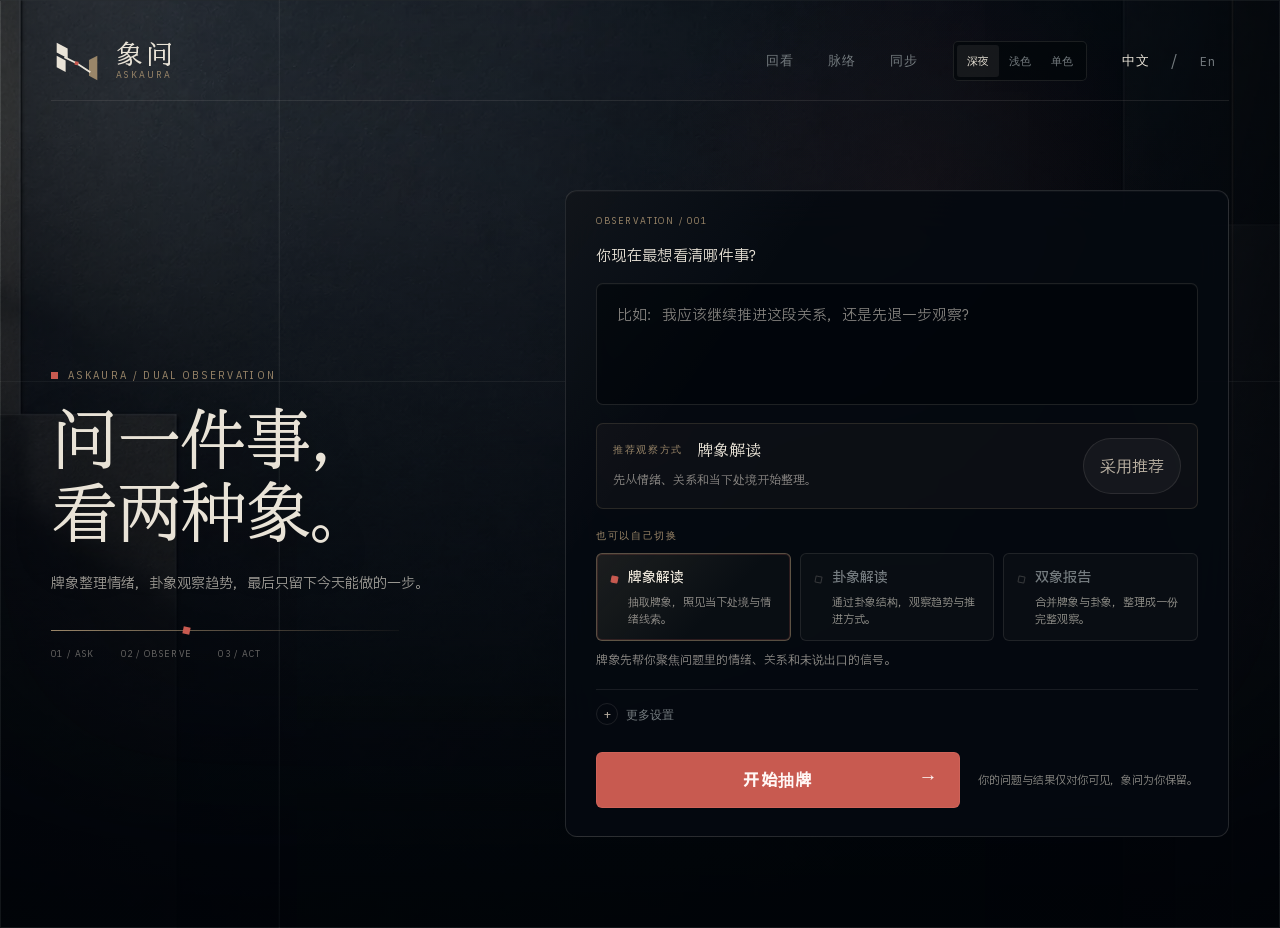
==== commit 544f0dde: "feat: add adaptive observation entry and combined dual reading" ====
--- a/index.html
+++ b/index.html
@@ -145,6 +145,8 @@
           </div>
         </section>
 
+        <section id="adaptive-home" class="adaptive-home" aria-label="观察首页" hidden></section>
+
         <section class="work-panel compose-panel" aria-label="问题">
           <button class="panel-close" type="button" data-next="idle" aria-label="收起问题">×</button>
           <span class="panel-index">OBSERVATION / 001</span>
@@ -166,7 +168,15 @@
               </div>
             </div>
 
+            <section class="mode-recommendation" id="mode-recommendation" aria-live="polite">
+              <span data-i18n="modeRecommendationLabel">推荐观察方式</span>
+              <strong id="mode-recommendation-name" data-i18n="modeTarotResult">牌象解读</strong>
+              <p id="mode-recommendation-reason" data-i18n="modeRecommendationDefault">先从情绪、关系和当下处境开始整理。</p>
+              <button type="button" class="secondary muted" id="mode-recommendation-accept" data-i18n="modeRecommendationAccept">采用推荐</button>
+            </section>
+
             <div class="question-mode">
+              <span class="question-mode-label" data-i18n="modeOverrideLabel">也可以自己切换</span>
               <div class="mode-card-grid" id="mode-card-grid" role="group" aria-label="选择观察方式">
                 <button type="button" class="mode-card is-selected" data-mode-card="tarot" aria-pressed="true">
                   <span class="mode-card-dot" aria-hidden="true"></span>
@@ -484,7 +494,6 @@
           <button type="button" data-history-filter="tarot" data-i18n="modeTarot">牌象</button>
           <button type="button" data-history-filter="meihua" data-i18n="modeMeihua">梅花</button>
           <button type="button" data-history-filter="dual" data-i18n="modeDual">双象</button>
-          <button type="button" data-history-filter="daily" data-i18n="modeDaily">当下</button>
         </div>
         <div class="history-list" id="history-list"></div>
         <div class="weekly-summary" id="weekly-summary">
@@ -576,3931 +585,6 @@
       </section>
     </div>
 
-    <script type="module">
-      import {
-        clearDailyAnchors,
-        clearHistory,
-        createStorage,
-        loadDailyAnchor,
-        loadHistory,
-        saveDailyAnchor,
-        saveHistoryRecord,
-        todayKey
-      } from "./assets/app/storage.js";
-      import { guaFromCast, guaFromTime } from "./assets/app/meihua.js";
-      import {
-        TAROT_DECK,
-        cardKeywords as ritualCardKeywords,
-        primaryCardFromRecordCards as selectPrimaryCardFromRecordCards,
-        recordCardFromSelection as buildRecordCardFromSelection,
-        ritualCardLayout,
-        ritualSpreadTypeForMode,
-        spreadDisplayName as ritualSpreadDisplayName,
-        spreadPositions as ritualSpreadPositions
-      } from "./assets/app/ritual-engine.js";
-      import { deriveCompanionSnapshot } from "./assets/app/companion.js";
-      import { createReadingClient } from "./assets/app/reading-client.js";
-      import {
-        actionFromRecord as actionFromResultRecord,
-        buildActionAdvice,
-        cleanTaggedOutputText,
-        describeGua,
-        hasContextualActionAdvice,
-        meihuaReportFromText,
-        parseTaggedTokens,
-        reportFromRecord as normalizeReportFromRecord
-      } from "./assets/app/result-renderer.js";
-      import {
-        appendFollowupToRecord,
-        clarificationHistoryText as buildClarificationHistoryText,
-        clarificationLinkText as buildClarificationLinkText,
-        clarificationPromptText,
-        createClarificationContext,
-        createFollowupEntry,
-        followupQuestionText as selectFollowupQuestionText,
-        followupResultSummary as buildFollowupResultSummary
-      } from "./assets/app/followup.js";
-      import { buildCompactShareLines as formatCompactShareLines } from "./assets/app/share-text.js";
-      import { getAskAuraConfig } from "./assets/app/config.js";
-      import { createSyncClient } from "./assets/app/sync.js";
-      import { nextToneForMode } from "./assets/app/ui-state.js";
-
-      const publicConfig = getAskAuraConfig(window);
-      const API_URL = publicConfig.supabaseUrl + "/functions/v1/reading";
-      const CONFIG_API_URL = publicConfig.supabaseUrl + "/functions/v1/admin-config";
-      const API_AUTH = "Bearer " + publicConfig.anonKey;
-      const CONFIG_KEY = "askaura_admin_config_v1";
-      let adminConfig = {};
-      const recordStore = createStorage();
-      const syncClient = createSyncClient({
-        supabaseUrl: publicConfig.supabaseUrl,
-        anonKey: publicConfig.anonKey,
-        store: recordStore
-      });
-      const readingClient = createReadingClient({
-        apiUrl: API_URL,
-        authToken: API_AUTH,
-        getLlmOptions
-      });
-
-      const translations = {
-        zh: {
-          heroCopy: "问一件事，看两种象。",
-          heroSubcopy: "牌象整理情绪，卦象观察趋势，最后只留下今天能做的一步。",
-          discText: "照见",
-          modeTarot: "牌象解读",
-          modeTarotNav: "开始提问",
-          modeTarotRail: "牌象",
-          modeMeihuaRail: "卦象",
-          modeDualRail: "双象",
-          mobileMenu: "菜单",
-          themeNight: "深夜",
-          themeLight: "浅色",
-          themeMono: "单色",
-          modeMeihua: "卦象解读",
-          modeDual: "双象报告",
-          modeDaily: "每日镜笺",
-          modeTarotResult: "牌象解读",
-          modeCardTarotCopy: "抽取牌象，照见当下处境与情绪线索。",
-          modeCardMeihuaCopy: "通过卦象结构，观察趋势与推进方式。",
-          modeCardDualCopy: "合并牌象与卦象，整理成一份完整观察。",
-          privacyNote: "你的问题与结果仅对你可见，象问为你保留。",
-          questionAssistLabel: "可以先把问题收窄一点",
-          questionAssistWorking: "正在整理一个更清晰的问法…",
-          questionAssistAccept: "用这个问题继续",
-          questionAssistOriginal: "按原问题继续",
-          questionAssistFallbackNote: "这个问法会更适合整理出下一步。",
-          questionLabel: "你现在最想看清哪件事？",
-          questionLabelMeihua: "此刻起卦",
-          questionLabelDual: "写下一个值得认真看的问题",
-          questionLabelDaily: "今日镜笺",
-          modePrimerTarot: "牌象先帮你聚焦问题里的情绪、关系和未说出口的信号。",
-          modePrimerMeihua: "不必完整表述问题，起卦会从此刻的时机、趋势和推进方式展开。",
-          modePrimerDual: "同时参考牌象与卦象，把情绪、趋势和下一步整理成一份报告。",
-          questionPlaceholder: "比如：我应该继续推进这段关系，还是先退一步观察？",
-          questionPlaceholderAlt1: "比如：这件事现在卡住，是因为时机不对，还是我没看清？",
-          questionPlaceholderAlt2: "比如：我该主动说明，还是先观察三天再回应？",
-          questionPlaceholderMeihua: "不用输入问题，按此刻起卦。",
-          questionPlaceholderDual: "比如：这件事现在卡住的原因，真的是对方态度吗？",
-          questionPlaceholderDualAlt1: "比如：这段关系的情绪和趋势，分别在提醒我什么？",
-          questionPlaceholderDualAlt2: "比如：我下一步更该收束、沟通，还是等待？",
-          questionPlaceholderDaily: "不用输入问题，直接打开今天的锚点。",
-          questionExample1: "我真正想确认的，是对方态度，还是自己的边界？",
-          questionExample2: "这件事卡住，是缺少信息，还是我急着要答案？",
-          questionExample3: "如果这周只做一步，哪一步最不消耗？",
-          questionExample4: "我现在该观察什么，而不是立刻推进什么？",
-          spreadSelectorLabel: "牌阵",
-          moreSettings: "更多设置",
-          spreadSingle: "单牌",
-          spreadThree: "现状 / 阻力 / 下一步",
-          spreadRelationship: "关系张力",
-          spreadChoice: "选择 A / B",
-          spreadPositionCurrent: "现状",
-          spreadPositionResistance: "阻力",
-          spreadPositionNext: "下一步",
-          spreadPositionSelf: "自己",
-          spreadPositionOther: "对方表现",
-          spreadPositionTension: "关系张力",
-          spreadPositionChoiceA: "选择 A",
-          spreadPositionChoiceB: "选择 B",
-          spreadPositionReminder: "提醒",
-          guaCastLabel: "起卦方式",
-          guaCastTime: "当前时间",
-          guaCastCharacter: "一个汉字",
-          guaCastNumber: "一个数字",
-          guaCastCasual: "随手数字",
-          guaSeedPlaceholder: "输入一个字或数字",
-          modeHintTarot: "适合关系、情绪与选择题。",
-          modeHintMeihua: "基于梅花易数，观察趋势、时机与推进方式。",
-          modeHintDual: "同时参考牌象与卦象，整理成摘要、依据、行动和复盘。",
-          castTarot: "开始抽牌",
-          castMeihua: "此刻起卦",
-          castDual: "生成双象报告",
-          generatingTarot: "正在感知牌象…",
-          generatingMeihua: "正在起卦…",
-          generatingDual: "正在汇总双象报告…",
-          signalTarotFocus: "问题聚焦",
-          signalTarot: "牌象感知",
-          signalGua: "卦象生成",
-          signalAi: "AI 解读",
-          signalMoment: "此刻取象",
-          signalAiSummary: "AI 汇总",
-          ritualIdle: "正在整理本次线索",
-          ritualTitle: "抽牌仪式",
-          ritualIntroTitle: "请凭第一直觉，选一张此刻最吸引你的牌。",
-          ritualHint: "无需分析，先相信你第一眼的停留。",
-          ritualStepShuffle: "01 洗牌",
-          ritualStepChoose: "02 选牌",
-          ritualStepReveal: "03 翻牌",
-          ritualStepRead: "04 解读",
-          ritualQuestion: "正在锁定本次问题…",
-          ritualShuffle: "正在洗牌…",
-          ritualSpread: "牌阵正在展开",
-          ritualChooseCard: "请凭第一直觉，选一张此刻最吸引你的牌",
-          ritualChoosePosition: "请为这个位置选牌：",
-          ritualSelect: "你选择了这张牌",
-          ritualConfirm: "确认这张牌",
-          ritualReselect: "重新选择",
-          ritualClose: "关闭",
-          ritualRevealingCard: "正在揭示牌象…",
-          ritualGuaMoment: "正在取此刻之象…",
-          ritualGua: "卦象正在成形…",
-          ritualAi: "正在整理象意…",
-          ritualSummarize: "正在汇总双象报告…",
-          ritualReveal: "准备揭示结果",
-          modeHintDaily: "今天只带走一件小事。",
-          cast: "生成解读",
-          generating: "正在生成象意…",
-          dailyNoteButton: "照见今日",
-          dailyNoteTitle: "今日镜笺",
-          dailyNoteSubtitle: "今天只带走一件小事。",
-          dailyNoteStatus: "已收入回看",
-          dailyRecordTitle: "复盘 · 今日镜笺",
-          answerTitle: "解读结果",
-          loading: "正在整理本次线索…",
-          again: "回到问题",
-          copy: "复制行动句",
-          actionSentenceLabel: "今日行动",
-          copySummary: "复制摘要",
-          copyFull: "复制完整结果",
-          resultTakeawayLabel: "保存与带走",
-          resultTakeawayHint: "先把今天这一步留下；分享和导出放在更多操作里。",
-          moreActions: "更多操作",
-          shareImage: "下载分享图",
-          exportPdf: "导出 PDF",
-          shareIncludeQuestion: "分享时包含原问题",
-          privateShareTitle: "私密链接",
-          privateShareHint: "只生成只读结果页；默认不包含原问题，可以随时撤销当前链接。",
-          createShareLink: "生成私密链接",
-          revokeShareLink: "撤销链接",
-          shareLinkCreated: "私密链接已复制。知道链接的人可以只读查看。",
-          shareLinkRevoked: "链接已撤销",
-          shareLinkSignin: "登录后才能生成私密链接。",
-          shareLinkFailed: "私密链接暂时不可用。",
-          sharedResultTitle: "AskAura 分享结果",
-          sharedResultMissing: "这个分享链接不可用或已撤销。",
-          resonanceShareTitle: "匿名共鸣",
-          resonanceShareHint: "只放入主题和行动，不展示邮箱、原问题或完整结果。",
-          resonanceSubmit: "匿名放入共鸣池",
-          resonanceOpen: "看看相似主题",
-          resonanceRevoke: "撤回共鸣",
-          resonanceKicker: "匿名共鸣",
-          resonanceSubmitted: "已匿名放入共鸣池。",
-          resonanceRevoked: "已撤回共鸣。",
-          resonanceSignin: "需要先同步账号，才可放入或撤回自己的共鸣；不会公开账号信息。",
-          resonanceFailed: "共鸣池暂时不可用。",
-          resonanceEmpty: "还没有可展示的匿名主题。",
-          resonancePanelIntro: "这里只看被匿名化后的相似主题。点“我也有这种感觉”只会增加一次匿名反馈。",
-          resonanceSame: "我也有这种感觉",
-          resonanceUseful: "这个行动有用",
-          companionKicker: "个人脉络",
-          companionIntro: "保存 3 次以上后，这里会开始整理重复出现的牌象、主题和行动。",
-          companionInsightEmpty: "还没有足够线索形成一句总结。先保存 3 次结果。",
-          companionInsightTheme: "最近你更多在观察：",
-          companionInsightAction: "行动上反复出现的是：",
-          companionTrail: "观察线索",
-          companionQuietFlags: "个人信号",
-          companionThemeMap: "个人主题图",
-          companionCollection: "象与行动",
-          companionEcho: "一个月回声",
-          companionEmpty: "继续保存结果后，这里会出现重复线索。",
-          companionTrailEmpty: "保存 3 次后，会看到最近几次结果的共同线索。",
-          companionEchoEmpty: "同一个主题在一个月内重复出现时，会在这里提醒你。",
-          companionQuietFlagsEmpty: "收藏、追问、复盘和完成行动会沉淀成个人信号。",
-          companionThemeMapEmpty: "不同入口使用多了之后，会看到你更常用哪种观察方式。",
-          companionCollectionEmpty: "牌象和行动词积累后，会形成你的常见主题。",
-          saveHistory: "保存到回看",
-          savedHistory: "已保存到回看",
-          newReadingTarot: "重新抽牌（新结果）",
-          newReadingMeihua: "重新起卦（新结果）",
-          newReadingDual: "重新生成报告（新结果）",
-          newReadingConfirm: "重新抽牌会生成一次新的结果，当前结果仍会保留在回看中。",
-          copied: "行动已复制",
-          copiedAction: "行动已复制",
-          copiedSummary: "摘要已复制",
-          copiedFull: "完整结果已复制",
-          copyFailed: "复制失败",
-          copyManual: "按 Ctrl+C",
-          imageSaved: "已生成图片",
-          exportOpened: "已打开打印页",
-          anchorColor: "颜色",
-          anchorObject: "物件",
-          anchorMoment: "时刻",
-          fallbackQuestion: "我现在需要看清什么？",
-          history: "回看",
-          companion: "脉络",
-          account: "同步",
-          accountReady: "已同步",
-          historyKicker: "最近记录",
-          historyEmpty: "还没有留下记录。",
-          historyFilterAll: "全部",
-          historyFavorite: "收藏",
-          historyFavorited: "已收藏",
-          historyFollowupCount: "追问",
-          historyClarification: "澄清牌",
-          historyTagFavorite: "收藏",
-          historyTagReview: "待复盘",
-          historyTagReviewed: "已复盘",
-          historyTagDone: "已行动",
-          historyTagFollowup: "追问",
-          historyTagClarification: "澄清",
-          weeklySummaryButton: "查看本周重复线索",
-          weeklySummaryHint: "至少 3 条记录后可生成。当前还差 ",
-          weeklySummaryReady: "可以整理最近记录里的重复线索。",
-          weeklySummaryWorking: "正在整理本周重复出现的线索…",
-          weeklySummaryFailed: "周复盘暂时没有生成，可以稍后再试。",
-          weeklySummaryCopy: "复制本周线索",
-          weeklySummarySave: "保存到回看",
-          weeklySummaryCopied: "本周线索已复制",
-          weeklySummarySaved: "已保存到回看",
-          clearHistory: "清空记录",
-          clearDone: "已清空",
-          authKicker: "同步与备份",
-          authSignedOut: "未登录也可以使用；登录后会同步回看，并开启私密链接和共鸣撤回。",
-          authSignedIn: "已登录：",
-          authSynced: "已同步",
-          accountLocalScope: "当前保存：本机记录",
-          accountCloudScope: "当前保存：本机与云端同步",
-          accountRecordsCount: "本机记录：",
-          accountSyncIdle: "同步状态：未连接",
-          accountSyncReady: "同步状态：已连接",
-          accountSyncFailed: "同步状态：云端暂时失败，本机已保留",
-          syncBenefitHistory: "跨设备保留回看",
-          syncBenefitPrivateLink: "生成和撤回私密链接",
-          syncBenefitResonance: "管理匿名共鸣记录",
-          planFreeTitle: "免费版",
-          planProTitle: "Pro",
-          planFreeCopy: "保留核心解读、回看和基础追问。",
-          planProCopy: "更长的月度整理、更多追问额度、更多导出与私密链接管理。",
-          planPaidClosed: "付费入口暂未开放。",
-          authFailed: "没有连上账号，请稍后再试。",
-          authWorking: "正在处理…",
-          authSignupPending: "注册已提交。请检查邮箱，或稍后直接登录。",
-          authSignupDone: "注册成功，已同步本机记录。",
-          authEmailExists: "这个邮箱已经注册，请直接登录。",
-          authWeakPassword: "密码至少需要 6 位。",
-          authConfirmed: "邮箱确认成功，已登录并同步记录。",
-          authConfirmLogin: "邮箱确认完成，请用刚才的邮箱和密码登录。",
-          authConfirmFailed: "邮箱确认链接无效或已过期，请重新注册。",
-          authUnconfirmed: "这个邮箱还没有确认。请先点邮件里的确认链接。",
-          authDetailPrefix: "账号返回：",
-          authInvalidCredentials: "邮箱或密码不对。可以重新输入，或点“重置密码”。",
-          authResetSent: "重置密码邮件已发送，请打开邮件后回到这里设置新密码。",
-          authPasswordUpdated: "新密码已保存，可以继续同步记录。",
-          authEmailRateLimited: "邮件发送太频繁了。先等几分钟，再点注册或重置密码。",
-          coreConclusionLabel: "当前主线",
-          tarotCardMessageLabel: "牌面告诉你",
-          tarotStuckLabel: "你真正卡住的是",
-          tarotCoreLabel: "牌面告诉你",
-          tarotTensionLabel: "你真正卡住的是",
-          symbolQuestionLabel: "本次问题",
-          tarotJudgmentLabel: "这次结果提醒你",
-          guaShowsLabel: "卦象显示什么",
-          guaTrendLabel: "当前趋势",
-          guaAdviceLabel: "推进建议",
-          reportTarotLabel: "牌象侧：牌面提醒了什么",
-          reportGuaLabel: "卦象侧：卦象显示了什么趋势",
-          reportDualLabel: "双象共同指向",
-          nextStepTitle: "下一步怎么做",
-          nextStepHeading: "下一步怎么做",
-          actionDoLabel: "现在可以做",
-          actionDontLabel: "先别急着做",
-          actionWatchLabel: "接下来观察什么",
-          actionStatusLabel: "这一步后来怎么样？",
-          actionStatusDone: "做了，有帮助",
-          actionStatusNotDone: "还没做",
-          actionStatusSkipped: "跳过了",
-          actionStatusNotFit: "不太适合",
-          reviewLabel: "三天后复盘",
-          reviewDue: "可以写一句复盘：这一步后来有没有帮你看清一点？",
-          reviewSaved: "复盘已保存",
-          reviewPlaceholder: "三天后，这个行动带来了什么变化？",
-          reviewSave: "保存复盘",
-          followupLabel: "继续探索这次结果",
-          followupOpen: "打开追问面板",
-          followupPanelTitle: "基于这次结果，你还想看哪一面？",
-          followupQuestionGroup: "继续追问",
-          followupRitualGroup: "补充观察",
-          followupPush: "如果我主动推进，会发生什么？",
-          followupAvoid: "我现在最该避免什么？",
-          followupBlocker: "这件事真正的阻力是什么？",
-          followupReview: "三天后我该如何复盘？",
-          followupClarifyCard: "补一个澄清角度",
-          followupCustomPlaceholder: "自己输入追问",
-          followupCustomSubmit: "生成补充回答",
-          followupCustomSubmitSelected: "基于本次结果追问",
-          followupWorking: "正在整理补充回答…",
-          followupFailed: "这次追问没有得到清晰回应。当前结果已保留，可以稍后再试。",
-          followupAnswerLabel: "补充回答",
-          followupCopy: "复制这条追问",
-          followupCopied: "追问已复制",
-          emptyFallback: "暂无",
-          emailPlaceholder: "邮箱",
-          passwordPlaceholder: "密码",
-          signIn: "登录",
-          signUp: "注册",
-          resetPassword: "重置密码",
-          updatePassword: "保存新密码",
-          signOut: "退出"
-        },
-        en: {
-          heroCopy: "Ask one thing. Read two symbols.",
-          heroSubcopy: "Card symbols clarify emotion. Gua symbols read momentum. The result ends with one next step.",
-          discText: "Mirror",
-          modeTarot: "Card reading",
-          modeTarotNav: "Start a question",
-          modeTarotRail: "Cards",
-          modeMeihuaRail: "Gua",
-          modeDualRail: "Dual",
-          mobileMenu: "Menu",
-          themeNight: "Night",
-          themeLight: "Light",
-          themeMono: "Mono",
-          modeMeihua: "Gua reading",
-          modeDual: "Dual report",
-          modeDaily: "Daily note",
-          modeTarotResult: "Card reading",
-          modeCardTarotCopy: "Draw card symbols to reflect the present situation and emotional clues.",
-          modeCardMeihuaCopy: "Read the gua structure to observe momentum and the way forward.",
-          modeCardDualCopy: "Combine card and gua signals into one complete reflection.",
-          privacyNote: "Your question and result stay private to you.",
-          questionAssistLabel: "Narrow the question first",
-          questionAssistWorking: "Reframing this into a clearer question...",
-          questionAssistAccept: "Use this question",
-          questionAssistOriginal: "Continue as written",
-          questionAssistFallbackNote: "This version is easier to turn into one next step.",
-          questionLabel: "What do you want to see more clearly?",
-          questionLabelMeihua: "Cast this moment",
-          questionLabelDual: "Write one question worth reading carefully",
-          questionLabelDaily: "Daily note",
-          modePrimerTarot: "Card symbols first focus the emotion, relationship, and unspoken signal inside the question.",
-          modePrimerMeihua: "A full question is optional. The gua reads timing, momentum, and the way forward from this moment.",
-          modePrimerDual: "Card and gua signals are read together into a report for emotion, momentum, and next step.",
-          questionPlaceholder: "For example: should I keep moving this relationship forward, or step back first?",
-          questionPlaceholderAlt1: "For example: is this blocked by timing, or by what I have not seen clearly?",
-          questionPlaceholderAlt2: "For example: should I explain myself now, or observe for three days?",
-          questionPlaceholderMeihua: "No question needed. Cast from this moment.",
-          questionPlaceholderDual: "For example: is this blocked because of their attitude, or my timing?",
-          questionPlaceholderDualAlt1: "For example: what do the emotion and momentum of this relationship each point to?",
-          questionPlaceholderDualAlt2: "For example: should my next move be closure, conversation, or waiting?",
-          questionPlaceholderDaily: "No question needed. Open today's anchor.",
-          questionExample1: "Am I trying to confirm their attitude, or my own boundary?",
-          questionExample2: "Is this blocked by missing information, or by my urgency for an answer?",
-          questionExample3: "If I take only one step this week, which step costs me least?",
-          questionExample4: "What should I observe now instead of pushing immediately?",
-          spreadSelectorLabel: "Spread",
-          moreSettings: "More settings",
-          spreadSingle: "Single",
-          spreadThree: "Current / Resistance / Next",
-          spreadRelationship: "Relationship tension",
-          spreadChoice: "Choice A / B",
-          spreadPositionCurrent: "Current",
-          spreadPositionResistance: "Resistance",
-          spreadPositionNext: "Next step",
-          spreadPositionSelf: "Self",
-          spreadPositionOther: "Visible other",
-          spreadPositionTension: "Relationship tension",
-          spreadPositionChoiceA: "Choice A",
-          spreadPositionChoiceB: "Choice B",
-          spreadPositionReminder: "Reminder",
-          guaCastLabel: "Cast method",
-          guaCastTime: "Current time",
-          guaCastCharacter: "One Chinese character",
-          guaCastNumber: "One number",
-          guaCastCasual: "Casual number",
-          guaSeedPlaceholder: "Enter one character or number",
-          modeHintTarot: "Good for relationships, emotions, and choices.",
-          modeHintMeihua: "Based on Meihua Yishu, for timing, momentum, and next movement.",
-          modeHintDual: "Reads card and gua signals together into summary, evidence, action, and review.",
-          castTarot: "Begin draw",
-          castMeihua: "Cast this moment",
-          castDual: "Create dual report",
-          generatingTarot: "Reading card symbols...",
-          generatingMeihua: "Forming the gua...",
-          generatingDual: "Synthesizing dual report...",
-          signalTarotFocus: "Question focus",
-          signalTarot: "Card signal",
-          signalGua: "Gua forming",
-          signalAi: "AI reading",
-          signalMoment: "Moment signal",
-          signalAiSummary: "AI synthesis",
-          ritualIdle: "Structuring this reading",
-          ritualTitle: "Draw ritual",
-          ritualIntroTitle: "Choose the card that first holds your attention.",
-          ritualHint: "No need to analyze. Notice where your eye stops first.",
-          ritualStepShuffle: "01 Shuffle",
-          ritualStepChoose: "02 Choose",
-          ritualStepReveal: "03 Reveal",
-          ritualStepRead: "04 Read",
-          ritualQuestion: "Locking this question...",
-          ritualShuffle: "Shuffling...",
-          ritualSpread: "The spread is opening",
-          ritualChooseCard: "Choose the card that first holds your attention",
-          ritualChoosePosition: "Choose a card for: ",
-          ritualSelect: "You chose this card",
-          ritualConfirm: "Confirm this card",
-          ritualReselect: "Choose again",
-          ritualClose: "Close",
-          ritualRevealingCard: "Revealing the card...",
-          ritualGuaMoment: "Reading this moment...",
-          ritualGua: "The gua is forming...",
-          ritualAi: "Organizing the symbols...",
-          ritualSummarize: "Synthesizing dual report...",
-          ritualReveal: "Revealing result",
-          modeHintDaily: "Take one small thing with you today.",
-          cast: "Generate reading",
-          generating: "Reading the symbols...",
-          dailyNoteButton: "Open today",
-          dailyNoteTitle: "Daily note",
-          dailyNoteSubtitle: "Take one small thing with you today.",
-          dailyNoteStatus: "Saved to history",
-          dailyRecordTitle: "Review · Today",
-          answerTitle: "Reading result",
-          loading: "Structuring this reading...",
-          again: "Back to question",
-          copy: "Copy action",
-          actionSentenceLabel: "Today action",
-          copySummary: "Copy summary",
-          copyFull: "Copy full result",
-          resultTakeawayLabel: "Save and carry",
-          resultTakeawayHint: "Keep the next step first. Sharing and export stay under more actions.",
-          moreActions: "More",
-          shareImage: "Download image",
-          exportPdf: "Export PDF",
-          shareIncludeQuestion: "Include original question",
-          privateShareTitle: "Private link",
-          privateShareHint: "Creates a read-only result page. The original question is excluded by default, and this link can be revoked.",
-          createShareLink: "Create private link",
-          revokeShareLink: "Revoke link",
-          shareLinkCreated: "Private link copied. Anyone with the link can view this read-only result.",
-          shareLinkRevoked: "Link revoked",
-          shareLinkSignin: "Sign in to create a private link.",
-          shareLinkFailed: "Private link is not available right now.",
-          sharedResultTitle: "AskAura shared result",
-          sharedResultMissing: "This shared link is unavailable or has been revoked.",
-          resonanceShareTitle: "Anonymous resonance",
-          resonanceShareHint: "Only the theme and action are added. Email, original question, and full result are not shown.",
-          resonanceSubmit: "Add anonymously",
-          resonanceOpen: "View similar themes",
-          resonanceRevoke: "Withdraw",
-          resonanceKicker: "Anonymous resonance",
-          resonanceSubmitted: "Added anonymously.",
-          resonanceRevoked: "Withdrawn.",
-          resonanceSignin: "Sync your account before adding or withdrawing your own resonance. Account details stay private.",
-          resonanceFailed: "Resonance pool is not available right now.",
-          resonanceEmpty: "No anonymous themes yet.",
-          resonancePanelIntro: "This only shows anonymized similar themes. Reactions add one anonymous count.",
-          resonanceSame: "Same feeling",
-          resonanceUseful: "Useful action",
-          companionKicker: "Personal patterns",
-          companionIntro: "After 3 saved results, this panel starts organizing repeated symbols, themes, and actions.",
-          companionInsightEmpty: "Not enough saved signals for a summary yet. Save 3 results first.",
-          companionInsightTheme: "Recently you return most to: ",
-          companionInsightAction: "The repeated action pattern is: ",
-          companionTrail: "Observation trail",
-          companionQuietFlags: "Personal signals",
-          companionThemeMap: "Personal theme map",
-          companionCollection: "Symbols and actions",
-          companionEcho: "One-month echo",
-          companionEmpty: "Save more results to see repeated signals here.",
-          companionTrailEmpty: "After 3 saves, recent common signals will appear here.",
-          companionEchoEmpty: "If a theme repeats within a month, it will appear here.",
-          companionQuietFlagsEmpty: "Favorites, follow-ups, reviews, and completed actions become personal signals.",
-          companionThemeMapEmpty: "As you use different modes, this shows which lens you return to most.",
-          companionCollectionEmpty: "Repeated symbols and action words will form your common themes.",
-          saveHistory: "Save to history",
-          savedHistory: "Saved to history",
-          newReadingTarot: "Draw again (new result)",
-          newReadingMeihua: "Cast again (new result)",
-          newReadingDual: "New dual report",
-          newReadingConfirm: "Drawing again will create a new result. This result will remain in history.",
-          copied: "Action copied",
-          copiedAction: "Action copied",
-          copiedSummary: "Summary copied",
-          copiedFull: "Full result copied",
-          copyFailed: "Copy failed",
-          copyManual: "Press Ctrl+C",
-          imageSaved: "Image ready",
-          exportOpened: "Print page opened",
-          anchorColor: "Color",
-          anchorObject: "Object",
-          anchorMoment: "Moment",
-          fallbackQuestion: "What do I need to see right now?",
-          history: "History",
-          companion: "Patterns",
-          account: "Sync",
-          accountReady: "Synced",
-          historyKicker: "Recent records",
-          historyEmpty: "No saved records yet.",
-          historyFilterAll: "All",
-          historyFavorite: "Favorite",
-          historyFavorited: "Favorited",
-          historyFollowupCount: "Follow-ups",
-          historyClarification: "Clarification",
-          historyTagFavorite: "Favorite",
-          historyTagReview: "Review due",
-          historyTagReviewed: "Reviewed",
-          historyTagDone: "Done",
-          historyTagFollowup: "Follow-up",
-          historyTagClarification: "Clarify",
-          weeklySummaryButton: "Find repeated weekly signals",
-          weeklySummaryHint: "At least 3 records are required. Missing ",
-          weeklySummaryReady: "Ready to organize repeated signals from recent records.",
-          weeklySummaryWorking: "Finding repeated signals from this week...",
-          weeklySummaryFailed: "Weekly review could not be generated. Try again later.",
-          weeklySummaryCopy: "Copy weekly signals",
-          weeklySummarySave: "Save to history",
-          weeklySummaryCopied: "Weekly signals copied",
-          weeklySummarySaved: "Saved to history",
-          clearHistory: "Clear records",
-          clearDone: "Cleared",
-          authKicker: "Sync and backup",
-          authSignedOut: "You can use AskAura without signing in. Sign in to sync history, private links, and resonance withdrawals.",
-          authSignedIn: "Signed in: ",
-          authSynced: "Synced",
-          accountLocalScope: "Saving: this device",
-          accountCloudScope: "Saving: this device and cloud sync",
-          accountRecordsCount: "Local records: ",
-          accountSyncIdle: "Sync: not connected",
-          accountSyncReady: "Sync: connected",
-          accountSyncFailed: "Sync: cloud unavailable, saved on this device",
-          syncBenefitHistory: "Keep history across devices",
-          syncBenefitPrivateLink: "Create and revoke private links",
-          syncBenefitResonance: "Manage anonymous resonance records",
-          planFreeTitle: "Free",
-          planProTitle: "Pro",
-          planFreeCopy: "Core readings, history, and basic follow-ups stay available.",
-          planProCopy: "Longer monthly reviews, more follow-ups, more exports, and private link management.",
-          planPaidClosed: "Paid access is not open yet.",
-          authFailed: "Could not reach your account. Try again later.",
-          authWorking: "Working...",
-          authSignupPending: "Sign-up submitted. Check your email, or sign in shortly.",
-          authSignupDone: "Created and synced.",
-          authEmailExists: "This email is already registered. Sign in instead.",
-          authWeakPassword: "Password must be at least 6 characters.",
-          authConfirmed: "Email confirmed. Signed in and synced.",
-          authConfirmLogin: "Email confirmed. Sign in with your email and password.",
-          authConfirmFailed: "The confirmation link is invalid or expired. Sign up again.",
-          authUnconfirmed: "This email has not been confirmed yet. Open the confirmation email first.",
-          authDetailPrefix: "Account response: ",
-          authInvalidCredentials: "Email or password is incorrect. Try again, or reset the password.",
-          authResetSent: "Password reset email sent. Open it, then set a new password here.",
-          authPasswordUpdated: "New password saved. Sync can continue.",
-          authEmailRateLimited: "Too many emails were requested. Wait a few minutes, then try again.",
-          coreConclusionLabel: "Current thread",
-          tarotCardMessageLabel: "What the card shows",
-          tarotStuckLabel: "Where you are stuck",
-          tarotCoreLabel: "What the card shows",
-          tarotTensionLabel: "Where you are stuck",
-          symbolQuestionLabel: "This question",
-          tarotJudgmentLabel: "What this result reminds you",
-          guaShowsLabel: "What the gua shows",
-          guaTrendLabel: "Current trend",
-          guaAdviceLabel: "How to move",
-          reportTarotLabel: "Card side: what it points to",
-          reportGuaLabel: "Gua side: what trend it shows",
-          reportDualLabel: "Shared direction",
-          nextStepTitle: "What to do next",
-          nextStepHeading: "What to do next",
-          actionDoLabel: "Do now",
-          actionDontLabel: "Do not rush into",
-          actionWatchLabel: "Watch next",
-          actionStatusLabel: "How did this step go?",
-          actionStatusDone: "Done, useful",
-          actionStatusNotDone: "Not yet",
-          actionStatusSkipped: "Skipped",
-          actionStatusNotFit: "Did not fit",
-          reviewLabel: "Three-day review",
-          reviewDue: "Add one review note: did this step help you see anything more clearly?",
-          reviewSaved: "Review saved",
-          reviewPlaceholder: "After three days, what changed from this action?",
-          reviewSave: "Save review",
-          followupLabel: "Continue exploring this result",
-          followupOpen: "Open follow-up panel",
-          followupPanelTitle: "Based on this result, which side do you want to see?",
-          followupQuestionGroup: "Continue asking",
-          followupRitualGroup: "Supplemental observation",
-          followupPush: "What if I move first?",
-          followupAvoid: "What should I avoid most?",
-          followupBlocker: "What is the real blocker?",
-          followupReview: "How should I review in three days?",
-          followupClarifyCard: "Add a clarification angle",
-          followupCustomPlaceholder: "Type your own follow-up",
-          followupCustomSubmit: "Generate follow-up",
-          followupCustomSubmitSelected: "Ask from this result",
-          followupWorking: "Organizing follow-up...",
-          followupFailed: "This follow-up did not return clearly. The current result is preserved; try again later.",
-          followupAnswerLabel: "Follow-up answer",
-          followupCopy: "Copy this follow-up",
-          followupCopied: "Follow-up copied",
-          emptyFallback: "Not available",
-          emailPlaceholder: "Email",
-          passwordPlaceholder: "Password",
-          signIn: "Sign in",
-          signUp: "Create",
-          resetPassword: "Reset password",
-          updatePassword: "Save password",
-          signOut: "Sign out"
-        }
-      };
-
-      function mergeConfig(target, source) {
-        if (!source || typeof source !== "object") return target;
-        Object.entries(source).forEach(([key, value]) => {
-          if (value && typeof value === "object" && !Array.isArray(value)) {
-            target[key] = mergeConfig(target[key] || {}, value);
-          } else if (value !== undefined && value !== null && value !== "") {
-            target[key] = value;
-          }
-        });
-        return target;
-      }
-
-      async function loadAdminConfig() {
-        try {
-          const response = await fetch(CONFIG_API_URL, {
-            method: "POST",
-            headers: {
-              "Content-Type": "application/json",
-              Authorization: API_AUTH
-            },
-            body: JSON.stringify({ action: "public" })
-          });
-          if (!response.ok) return false;
-          let payload;
-          try {
-            payload = await response.json();
-          } catch (error) {
-            console.warn("Invalid admin config", error);
-            return false;
-          }
-          if (!payload || typeof payload !== "object") {
-            console.warn("Invalid admin config", payload);
-            return false;
-          }
-          const parsed = payload.config;
-          if (parsed && typeof parsed !== "object") {
-            console.warn("Invalid admin config", parsed);
-            return false;
-          }
-          adminConfig = parsed || {};
-          if (adminConfig.translations) mergeConfig(translations, adminConfig.translations);
-          return true;
-        } catch {
-          return false;
-        }
-      }
-
-      function clampNumber(value, fallback, min, max) {
-        const number = Number(value);
-        if (!Number.isFinite(number)) return fallback;
-        return Math.min(max, Math.max(min, number));
-      }
-
-      function getLlmOptions() {
-        const llm = adminConfig.llm || {};
-        return {
-          temperature: clampNumber(llm.temperature, 0.7, 0, 1.5)
-        };
-      }
-
-      const tarotDeck = TAROT_DECK;
-
-      const els = {
-        room: document.querySelector(".mirror-room"),
-        cursor: document.querySelector(".mirror-cursor"),
-        reset: document.getElementById("reset-btn"),
-        composePanel: document.querySelector(".compose-panel"),
-        answerPanel: document.querySelector(".answer-panel"),
-        form: document.getElementById("question-form"),
-        input: document.getElementById("question-input"),
-        questionExamples: document.getElementById("question-examples"),
-        questionAssist: document.getElementById("question-assist"),
-        questionAssistNote: document.getElementById("question-assist-note"),
-        questionAssistAccept: document.getElementById("question-assist-accept"),
-        questionAssistOriginal: document.getElementById("question-assist-original"),
-        spreadSelector: document.getElementById("spread-selector"),
-        spreadBtns: Array.from(document.querySelectorAll("[data-spread-type]")),
-        guaCastSelector: document.getElementById("gua-cast-selector"),
-        guaCastBtns: Array.from(document.querySelectorAll("[data-gua-cast]")),
-        guaSeedInput: document.getElementById("gua-seed-input"),
-        questionLabel: document.getElementById("question-label"),
-        modePrimer: document.getElementById("mode-primer"),
-        cast: document.getElementById("cast-btn"),
-        hint: document.getElementById("mode-hint"),
-        modeLabel: document.getElementById("mode-label"),
-        entryNav: document.querySelector("[data-next='idle'].entry-nav"),
-        modeBtns: Array.from(document.querySelectorAll("[data-mode]")),
-        modeCards: Array.from(document.querySelectorAll("[data-mode-card]")),
-        mobileRailMenu: document.querySelector(".mobile-rail-menu"),
-        langBtns: Array.from(document.querySelectorAll(".lang-btn")),
-        themeBtns: Array.from(document.querySelectorAll("[data-theme-setting]")),
-        nextBtns: Array.from(document.querySelectorAll("[data-next]")),
-        historyBtn: document.getElementById("history-btn"),
-        companionBtn: document.getElementById("companion-btn"),
-        accountBtn: document.getElementById("account-btn"),
-        historyPanel: document.getElementById("history-panel"),
-        authPanel: document.getElementById("auth-panel"),
-        resonancePanel: document.getElementById("resonance-panel"),
-        companionPanel: document.getElementById("companion-panel"),
-        utilityClosers: Array.from(document.querySelectorAll("[data-close-utility]")),
-        historyFilters: document.getElementById("history-filters"),
-        weeklySummaryBtn: document.getElementById("weekly-summary-btn"),
-        weeklySummaryStatus: document.getElementById("weekly-summary-status"),
-        weeklySummaryResult: document.getElementById("weekly-summary-result"),
-        weeklySummaryActions: document.getElementById("weekly-summary-actions"),
-        weeklySummaryCopy: document.getElementById("weekly-summary-copy-btn"),
-        weeklySummarySave: document.getElementById("weekly-summary-save-btn"),
-        historyList: document.getElementById("history-list"),
-        historyClear: document.getElementById("history-clear-btn"),
-        authForm: document.getElementById("auth-form"),
-        authEmail: document.getElementById("auth-email"),
-        authPassword: document.getElementById("auth-password"),
-        authStatus: document.getElementById("auth-status"),
-        accountSyncStatus: document.getElementById("account-sync-status"),
-        accountSaveScope: document.getElementById("account-save-scope"),
-        planStatus: document.getElementById("plan-status"),
-        signup: document.getElementById("signup-btn"),
-        passwordReset: document.getElementById("password-reset-btn"),
-        passwordUpdate: document.getElementById("password-update-btn"),
-        signout: document.getElementById("signout-btn"),
-        back: document.getElementById("back-btn"),
-        again: document.getElementById("again-btn"),
-        save: document.getElementById("save-btn"),
-        newReading: document.getElementById("new-reading-btn"),
-        copy: document.getElementById("copy-btn"),
-        copySummary: document.getElementById("copy-summary-btn"),
-        copyFull: document.getElementById("copy-full-btn"),
-        shareImage: document.getElementById("share-image-btn"),
-        exportPdf: document.getElementById("export-pdf-btn"),
-        sharePanel: document.getElementById("share-panel"),
-        shareIncludeQuestion: document.getElementById("share-include-question"),
-        createShareLink: document.getElementById("create-share-link-btn"),
-        revokeShareLink: document.getElementById("revoke-share-link-btn"),
-        resonanceSubmit: document.getElementById("resonance-submit-btn"),
-        resonanceOpen: document.getElementById("resonance-open-btn"),
-        resonanceRevoke: document.getElementById("resonance-revoke-btn"),
-        resonanceList: document.getElementById("resonance-list"),
-        companionTrail: document.getElementById("companion-trail"),
-        companionInsight: document.getElementById("companion-insight"),
-        companionQuietFlags: document.getElementById("companion-quiet-flags"),
-        companionThemeMap: document.getElementById("companion-theme-map"),
-        companionCollection: document.getElementById("companion-collection"),
-        companionEcho: document.getElementById("companion-echo"),
-        shareLinkStatus: document.getElementById("share-link-status"),
-        copyFallbackText: document.getElementById("copy-fallback-text"),
-        loading: document.getElementById("loading-line"),
-        brandLoading: document.getElementById("brand-loading"),
-        brandLoadingText: document.getElementById("brand-loading-text"),
-        ritualStage: document.getElementById("ritual-stage"),
-        ritualDeck: document.getElementById("ritual-deck"),
-        ritualStatus: document.getElementById("ritual-status"),
-        ritualHeading: document.getElementById("ritual-heading"),
-        ritualStepper: document.getElementById("ritual-stepper"),
-        ritualPreviewActions: document.getElementById("ritual-preview-actions"),
-        ritualConfirm: document.getElementById("ritual-confirm-btn"),
-        ritualReselect: document.getElementById("ritual-reselect-btn"),
-        ritualClose: document.getElementById("ritual-close-btn"),
-        signalRow: document.getElementById("signal-row"),
-        ritualCards: Array.from(document.querySelectorAll(".ritual-card")),
-        ritualGuaLines: Array.from(document.querySelectorAll(".ritual-gua-line")),
-        guaComposeMark: document.getElementById("gua-compose-mark"),
-        action: document.getElementById("action-sentence"),
-        tarotReadingGrid: document.getElementById("tarot-reading-grid"),
-        tarotCoreQuestion: document.getElementById("tarot-core-question"),
-        tarotTension: document.getElementById("tarot-tension"),
-        tarotJudgment: document.getElementById("tarot-judgment"),
-        coreConclusion: document.getElementById("core-conclusion"),
-        resultSummary: document.getElementById("result-summary"),
-        resultSummaryLabel: document.querySelector(".result-summary-label"),
-        actionSentenceLabel: document.querySelector(".action-sentence-label"),
-        reportStack: document.getElementById("report-stack"),
-        reportTarotSection: document.getElementById("report-tarot-section"),
-        reportGuaSection: document.getElementById("report-gua-section"),
-        reportDualSection: document.getElementById("report-dual-section"),
-        reportTarot: document.getElementById("report-tarot"),
-        reportGua: document.getElementById("report-gua"),
-        reportDual: document.getElementById("report-dual"),
-        actionBoard: document.getElementById("action-board"),
-        actionBoardTitle: document.getElementById("action-board-title"),
-        actionDo: document.getElementById("action-do"),
-        actionDont: document.getElementById("action-dont"),
-        actionWatch: document.getElementById("action-watch"),
-        actionStatus: document.getElementById("action-status"),
-        reviewBox: document.getElementById("review-box"),
-        reviewStatus: document.getElementById("review-status"),
-        reviewNoteInput: document.getElementById("review-note-input"),
-        reviewSave: document.getElementById("review-save-btn"),
-        followupChips: document.getElementById("followup-chips"),
-        followupPanel: document.getElementById("followup-panel"),
-        followupCustomForm: document.getElementById("followup-custom-form"),
-        followupCustomInput: document.getElementById("followup-custom-input"),
-        followupAnswer: document.getElementById("followup-answer"),
-        followupAnswerText: document.getElementById("followup-answer-text"),
-        followupEntryList: document.getElementById("followup-entry-list"),
-        answerKicker: document.getElementById("answer-kicker"),
-        cardImage: document.getElementById("card-image"),
-        lightbox: document.getElementById("card-lightbox"),
-        lightboxImage: document.getElementById("lightbox-image"),
-        lightboxCaption: document.getElementById("lightbox-caption"),
-        lightboxBackdrop: document.getElementById("lightbox-backdrop"),
-        lightboxClose: document.getElementById("lightbox-close"),
-        tarotSymbol: document.getElementById("tarot-symbol"),
-        guaSymbol: document.getElementById("gua-symbol"),
-        symbolModeLabel: document.getElementById("symbol-mode-label"),
-        symbolNameLabel: document.getElementById("symbol-name-label"),
-        symbolKeywords: document.getElementById("symbol-keywords"),
-        symbolSpreadList: document.getElementById("symbol-spread-list"),
-        symbolQuestion: document.getElementById("symbol-question"),
-        symbolQuestionText: document.getElementById("symbol-question-text"),
-        anchorGrid: document.getElementById("anchor-grid"),
-        anchorColor: document.getElementById("anchor-color"),
-        anchorObject: document.getElementById("anchor-object"),
-        anchorMoment: document.getElementById("anchor-moment"),
-        dailyNoteStatus: document.getElementById("daily-note-status")
-      };
-
-      let lang = "zh";
-      let mode = "tarot";
-      let lastAction = "";
-      let lastQuestion = "";
-      let lastRecord = null;
-      let currentResultContext = null;
-      let selectedFollowupKind = "";
-      let isRunning = false;
-      let isFollowupRunning = false;
-      let isWeeklySummaryRunning = false;
-      let pendingClarificationContext = null;
-      let historyFilter = "all";
-      let currentShareLink = null;
-      let currentResonanceSubmission = null;
-      let lastWeeklySummaryText = "";
-      let selectedSpreadType = "single";
-      let selectedGuaCastMethod = "time";
-      let activeRitualCancel = null;
-      let placeholderIndex = 0;
-      let currentRitualStatusKey = "ritualIdle";
-      let brandLoadingStartedAt = 0;
-      const THEME_STORAGE_KEY = "askaura.theme.v1";
-      function t(key) {
-        return translations[lang][key] || translations.zh[key] || key;
-      }
-
-      function applyTheme(nextTheme, persist = true) {
-        const theme = ["night", "light", "mono"].includes(nextTheme) ? nextTheme : "night";
-        document.documentElement.dataset.theme = theme;
-        els.themeBtns.forEach((button) => {
-          const selected = button.dataset.themeSetting === theme;
-          button.classList.toggle("is-selected", selected);
-          button.setAttribute("aria-pressed", String(selected));
-        });
-        if (!persist) return;
-        try {
-          localStorage.setItem(THEME_STORAGE_KEY, theme);
-        } catch {}
-      }
-
-      function cleanText(value, fallback = t("emptyFallback")) {
-        const text = String(value ?? "").replace(/\s+/g, " ").trim();
-        if (!text || text === "undefined" || text === "null" || text === "NaN") return fallback;
-        return text;
-      }
-
-      function modeLabelText(modeName) {
-        const labels = {
-          tarot: "modeTarot",
-          meihua: "modeMeihua",
-          dual: "modeDual",
-          daily: "modeDaily",
-        };
-        return labels[modeName] ? t(labels[modeName]) : cleanText(modeName, "");
-      }
-
-      function normalizedTitleText(record = {}) {
-        const title = cleanText(record.title, "");
-        const modeLabel = modeLabelText(record.mode);
-        if (!title || !modeLabel) return title;
-        const prefixes = [`${modeLabel} · `, `${modeLabel}: `, `${modeLabel}：`];
-        for (const prefix of prefixes) {
-          if (title.startsWith(prefix)) return cleanText(title.slice(prefix.length), "");
-        }
-        return title === modeLabel ? "" : title;
-      }
-
-      function resultHeadingText(record = {}) {
-        if (record.mode === "daily") return t("dailyNoteTitle");
-        const detail = normalizedTitleText(record);
-        const modeLabel = modeLabelText(record.mode);
-        return [modeLabel, detail].filter(Boolean).join(" · ") || modeLabel || t("answerTitle");
-      }
-
-      function modeConfig(nextMode = mode) {
-        const config = {
-          tarot: {
-            label: "modeTarot",
-            hint: "modeHintTarot",
-            primer: "modePrimerTarot",
-            question: "questionLabel",
-            placeholder: "questionPlaceholder",
-            cast: "castTarot",
-            generating: "generatingTarot",
-            signals: ["signalTarotFocus", "signalTarot", "signalAi"]
-          },
-          meihua: {
-            label: "modeMeihua",
-            hint: "modeHintMeihua",
-            primer: "modePrimerMeihua",
-            question: "questionLabelMeihua",
-            placeholder: "questionPlaceholderMeihua",
-            cast: "castMeihua",
-            generating: "generatingMeihua",
-            signals: ["signalMoment", "signalGua", "signalAi"]
-          },
-          dual: {
-            label: "modeDual",
-            hint: "modeHintDual",
-            primer: "modePrimerDual",
-            question: "questionLabelDual",
-            placeholder: "questionPlaceholderDual",
-            cast: "castDual",
-            generating: "generatingDual",
-            signals: ["signalTarot", "signalGua", "signalAiSummary"]
-          },
-          daily: {
-            label: "modeDaily",
-            hint: "modeHintDaily",
-            primer: "modeHintDaily",
-            question: "questionLabelDaily",
-            placeholder: "questionPlaceholderDaily",
-            cast: "dailyNoteButton",
-            generating: "loading",
-            signals: ["signalMoment", "signalAi", "actionWatchLabel"]
-          }
-        };
-        return config[nextMode] || config.tarot;
-      }
-
-      function spreadLabels() {
-        return {
-          spreadSingle: t("spreadSingle"),
-          spreadThree: t("spreadThree"),
-          spreadRelationship: t("spreadRelationship"),
-          spreadChoice: t("spreadChoice"),
-          spreadPositionCurrent: t("spreadPositionCurrent"),
-          spreadPositionResistance: t("spreadPositionResistance"),
-          spreadPositionNext: t("spreadPositionNext"),
-          spreadPositionSelf: t("spreadPositionSelf"),
-          spreadPositionOther: t("spreadPositionOther"),
-          spreadPositionTension: t("spreadPositionTension"),
-          spreadPositionChoiceA: t("spreadPositionChoiceA"),
-          spreadPositionChoiceB: t("spreadPositionChoiceB"),
-          spreadPositionReminder: t("spreadPositionReminder")
-        };
-      }
-
-      function spreadPositions(type = selectedSpreadType) {
-        return ritualSpreadPositions(type, spreadLabels());
-      }
-
-      function spreadDisplayName(type = selectedSpreadType) {
-        return ritualSpreadDisplayName(type, spreadLabels());
-      }
-
-      function updateSpreadSelector() {
-        const show = mode === "tarot";
-        els.spreadSelector.hidden = !show;
-        if (!show) selectedSpreadType = "single";
-        els.spreadBtns.forEach((button) => {
-          button.classList.toggle("is-selected", button.dataset.spreadType === selectedSpreadType);
-        });
-      }
-
-      function updateGuaCastSelector() {
-        const show = mode === "meihua";
-        els.guaCastSelector.hidden = !show;
-        if (!show) selectedGuaCastMethod = "time";
-        els.guaSeedInput.hidden = selectedGuaCastMethod === "time";
-        els.guaCastBtns.forEach((button) => {
-          button.classList.toggle("is-selected", button.dataset.guaCast === selectedGuaCastMethod);
-        });
-      }
-
-      function updateSignalCopy() {
-        modeConfig().signals.forEach((key, index) => {
-          const node = els.signalRow.children[index];
-          if (node) node.textContent = t(key);
-        });
-      }
-
-      function refreshLocalizedUi() {
-        document.documentElement.lang = lang;
-        els.composePanel.dataset.mode = mode;
-        els.signalRow.dataset.mode = mode;
-        document.querySelectorAll("[data-i18n]").forEach((node) => {
-          node.textContent = t(node.dataset.i18n);
-        });
-        document.querySelectorAll("[data-i18n-placeholder]").forEach((node) => {
-          node.placeholder = t(node.dataset.i18nPlaceholder);
-        });
-        els.langBtns.forEach((btn) => btn.classList.toggle("is-active", btn.dataset.lang === lang));
-        updateModeHint();
-        updateModeLabel();
-        updateQuestionCopy();
-        updateSignalCopy();
-        updateRitualCardLabels();
-        updateSpreadSelector();
-        updateGuaCastSelector();
-        setRitualStatus(currentRitualStatusKey);
-        updatePlaceholderSample(true);
-        updateDailyModeState();
-        updateCastCopy();
-        renderHistoryList();
-        updateAuthUi();
-      }
-
-      function applyLanguage(nextLang) {
-        lang = nextLang;
-        refreshLocalizedUi();
-      }
-
-      function syncRailNav() {
-        const isAnswer = els.room.dataset.step === "answer";
-        const active = els.modeBtns.find((btn) => btn.dataset.mode === mode);
-        els.entryNav?.classList.toggle("active", !isAnswer);
-        els.modeBtns.forEach((btn) => btn.classList.toggle("active", isAnswer && btn === active));
-      }
-
-      function setMode(nextMode) {
-        if (isRunning) return;
-        const previousMode = mode;
-        mode = nextMode;
-        if (mode !== "tarot") selectedSpreadType = "single";
-        if (mode !== "meihua") selectedGuaCastMethod = "time";
-        els.modeCards.forEach((button) => {
-          const isSelected = button.dataset.modeCard === mode;
-          button.classList.toggle("is-selected", isSelected);
-          button.setAttribute("aria-pressed", String(isSelected));
-        });
-        els.room.dataset.tone = nextToneForMode(mode);
-        els.composePanel.dataset.mode = mode;
-        els.signalRow.dataset.mode = mode;
-        resetExperience();
-        syncRailNav();
-        els.input.disabled = false;
-        if (mode === "meihua" || previousMode === "meihua") els.input.value = "";
-        updateModeHint();
-        updateModeLabel();
-        updateQuestionCopy();
-        updateSignalCopy();
-        updatePlaceholderSample(true);
-        updateDailyModeState();
-        updateSpreadSelector();
-        updateGuaCastSelector();
-        updateCastCopy();
-      }
-
-      function updateModeLabel() {
-        els.modeLabel.textContent = t(modeConfig().label);
-      }
-
-      function updateModeHint() {
-        els.hint.textContent = t(modeConfig().hint);
-      }
-
-      function updateQuestionCopy() {
-        const config = modeConfig();
-        els.questionLabel.textContent = t(config.question);
-        els.modePrimer.textContent = t(config.primer);
-        els.input.placeholder = t(config.placeholder);
-      }
-
-      function placeholderKeysForMode() {
-        if (mode === "dual") return ["questionPlaceholderDual", "questionPlaceholderDualAlt1", "questionPlaceholderDualAlt2"];
-        if (mode === "tarot") return ["questionPlaceholder", "questionPlaceholderAlt1", "questionPlaceholderAlt2"];
-        return [mode === "meihua" ? "questionPlaceholderMeihua" : "questionPlaceholderDaily"];
-      }
-
-      function updatePlaceholderSample(reset = false) {
-        const keys = placeholderKeysForMode();
-        if (reset) placeholderIndex = 0;
-        els.input.placeholder = t(keys[placeholderIndex % keys.length]);
-      }
-
-      function shouldOfferQuestionAssist(question) {
-        const text = cleanText(question, "");
-        if (mode !== "tarot" && mode !== "dual") return false;
-        if (text.length < 6) return true;
-        if (lang === "zh") return /会不会|能不能|是不是|到底|什么时候|结果|复合|喜欢我|还爱|一定/.test(text);
-        return /\b(will|should i wait|does .* like me|when will|for sure|happen)\b/i.test(text);
-      }
-
-      function updateDailyModeState() {
-        const isDaily = mode === "daily";
-        els.composePanel.classList.toggle("is-daily", isDaily);
-        els.answerPanel.classList.toggle("is-daily-note", isDaily);
-        prepareDailyCompose();
-      }
-
-      function prepareDailyCompose() {
-        const isDaily = mode === "daily";
-        els.input.hidden = isDaily || mode === "meihua";
-        els.questionExamples.hidden = els.input.hidden;
-        els.spreadSelector.hidden = mode !== "tarot";
-        els.guaCastSelector.hidden = mode !== "meihua";
-        els.guaComposeMark.hidden = mode !== "meihua";
-      }
-
-      function updateCastCopy() {
-        if (isRunning) return;
-        els.cast.textContent = t(modeConfig().cast);
-      }
-
-      function setResultLabels(sourceMode) {
-        const tarotLabels = sourceMode === "dual"
-          ? ["reportTarotLabel", "reportGuaLabel", "reportDualLabel"]
-          : ["tarotCardMessageLabel", "tarotStuckLabel", "tarotJudgmentLabel"];
-        const meihuaLabels = ["guaShowsLabel", "guaTrendLabel", "guaAdviceLabel"];
-        const labels = sourceMode === "meihua" ? meihuaLabels : tarotLabels;
-        [
-          [els.tarotReadingGrid, labels],
-          [els.reportStack, labels]
-        ].forEach(([container, keys]) => {
-          Array.from(container.querySelectorAll("span")).forEach((node, index) => {
-            if (keys[index]) node.textContent = t(keys[index]);
-          });
-        });
-        els.actionBoardTitle.textContent = t("nextStepHeading");
-        els.newReading.textContent = t(
-          sourceMode === "meihua" ? "newReadingMeihua" : sourceMode === "dual" ? "newReadingDual" : "newReadingTarot"
-        );
-        els.save.textContent = t(lastRecord ? "savedHistory" : "saveHistory");
-      }
-
-      function hideTarotReading() {
-        els.tarotReadingGrid.hidden = true;
-        els.tarotReadingGrid.classList.remove("is-revealed");
-        els.tarotCoreQuestion.textContent = "";
-        els.tarotTension.textContent = "";
-        els.tarotJudgment.textContent = "";
-      }
-
-      function showTarotReading(parts) {
-        const coreQuestion = cleanText(parts.cardMessage || parts.coreQuestion || parts.CORE_QUESTION, "");
-        const tension = cleanText(parts.stuckText || parts.tension || parts.TENSION, "");
-        const judgment = cleanText(parts.judgment, "");
-        els.tarotCoreQuestion.textContent = coreQuestion;
-        els.tarotTension.textContent = tension;
-        els.tarotJudgment.textContent = judgment;
-        els.tarotReadingGrid.hidden = !(coreQuestion || tension || judgment);
-        if (!els.tarotReadingGrid.hidden) {
-          requestAnimationFrame(() => els.tarotReadingGrid.classList.add("is-revealed"));
-        }
-      }
-
-      function hideReport() {
-        els.answerPanel.classList.remove("is-dual-report");
-        els.coreConclusion.hidden = false;
-        els.resultSummary.textContent = "";
-        els.resultSummary.hidden = false;
-        els.resultSummaryLabel.hidden = false;
-        els.action.textContent = "";
-        els.action.hidden = true;
-        els.actionSentenceLabel.hidden = true;
-        els.reportStack.hidden = true;
-        els.reportStack.classList.remove("is-revealed");
-        els.reportTarot.textContent = "";
-        els.reportGua.textContent = "";
-        els.reportDual.textContent = "";
-        els.actionBoard.hidden = true;
-        els.actionBoard.classList.remove("is-revealed");
-        els.actionBoardTitle.hidden = true;
-        els.actionStatus.hidden = true;
-        els.actionStatus.querySelectorAll("[data-action-status]").forEach((button) => button.classList.remove("is-selected"));
-        els.reviewBox.hidden = true;
-        els.reviewStatus.textContent = "";
-        els.reviewNoteInput.value = "";
-        els.sharePanel.hidden = true;
-        els.shareIncludeQuestion.checked = false;
-        currentShareLink = null;
-        currentResonanceSubmission = null;
-        updateShareLinkUi();
-        els.copyFallbackText.hidden = true;
-        els.copyFallbackText.value = "";
-        els.actionDo.textContent = "";
-        els.actionDont.textContent = "";
-        els.actionWatch.textContent = "";
-        els.actionDont.parentElement.hidden = false;
-        els.actionWatch.parentElement.hidden = false;
-        els.followupChips.hidden = true;
-        els.followupPanel.hidden = true;
-        els.followupAnswer.hidden = true;
-        els.followupAnswerText.textContent = "";
-        els.followupEntryList.innerHTML = "";
-        selectedFollowupKind = "";
-        updateFollowupSubmit();
-      }
-
-      function actionAdvice(actionText, extras = {}) {
-        return buildActionAdvice(actionText, { language: lang, ...extras });
-      }
-
-      function guaDescription(gua) {
-        return describeGua(gua, { language: lang });
-      }
-
-      function renderStructuredReport(data) {
-        els.answerPanel.classList.toggle("is-dual-report", data.sourceMode === "dual");
-        const tarotText = cleanText(data.tarotText, "");
-        const guaText = cleanText(data.guaText, "");
-        const dualText = cleanText(data.dualText, "");
-        const summary = cleanText(
-          data.summary || tarotText || guaText || dualText,
-          lang === "zh" ? "这次结果更像是在提醒你：先看清手里已有的信号，再决定是否推进。" : "This reading points to a pause: see the available signals clearly before moving forward."
-        );
-        const compactText = (value) => cleanText(value, "").replace(/\s+/g, "");
-        const summaryKey = compactText(summary);
-        const duplicateSummary = Boolean(summaryKey) && [
-          tarotText,
-          guaText,
-          dualText,
-          els.tarotCoreQuestion.textContent,
-          els.tarotTension.textContent,
-          els.tarotJudgment.textContent
-        ].some((text) => compactText(text) === summaryKey);
-        els.reportTarot.textContent = tarotText;
-        els.reportGua.textContent = guaText;
-        els.reportDual.textContent = dualText;
-        els.reportTarotSection.hidden = !tarotText;
-        els.reportGuaSection.hidden = !guaText;
-        els.reportDualSection.hidden = !dualText;
-        setResultLabels(data.sourceMode);
-        const shouldShowReportStack = data.sourceMode === "meihua" || data.sourceMode === "dual";
-        const hasReportSection = Boolean(tarotText || guaText || dualText);
-        els.reportStack.hidden = !(shouldShowReportStack && hasReportSection);
-        const hasDetailedReport = !els.tarotReadingGrid.hidden || !els.reportStack.hidden;
-        const showSummary = !duplicateSummary && !hasDetailedReport;
-        els.resultSummary.textContent = showSummary ? summary : "";
-        els.resultSummary.hidden = !showSummary;
-        els.resultSummaryLabel.hidden = !showSummary;
-
-        const generatedDontText = cleanText(data.dontText, "");
-        const generatedWatchText = cleanText(data.watchText, "");
-        const questionText = cleanText(data.questionText || lastQuestion, "");
-        const hasContextualFallback = hasContextualActionAdvice(questionText);
-        const advice = actionAdvice(data.actionText, {
-          dontText: generatedDontText,
-          watchText: generatedWatchText,
-          questionText
-        });
-        els.actionDo.textContent = advice.doText;
-        els.actionDont.textContent = generatedDontText || hasContextualFallback ? advice.dontText : "";
-        els.actionWatch.textContent = generatedWatchText || hasContextualFallback ? advice.watchText : "";
-        els.actionDont.parentElement.hidden = !(generatedDontText || hasContextualFallback);
-        els.actionWatch.parentElement.hidden = !(generatedWatchText || hasContextualFallback);
-        lastAction = cleanText(data.actionText, "") || advice.doText;
-        const showTopAction = false;
-        els.action.textContent = showTopAction ? lastAction : "";
-        els.action.hidden = !showTopAction || !lastAction;
-        els.actionSentenceLabel.hidden = !showTopAction || !lastAction;
-        els.coreConclusion.hidden = els.resultSummary.hidden && els.action.hidden;
-        els.actionBoard.hidden = false;
-        els.actionBoardTitle.hidden = false;
-        els.actionStatus.hidden = false;
-        els.sharePanel.hidden = false;
-        updateActionStatusUi(lastRecord?.actionStatus || "");
-        els.followupChips.hidden = data.sourceMode === "meihua" || data.sourceMode === "daily";
-        els.followupPanel.hidden = true;
-        currentResultContext = {
-          sourceMode: data.sourceMode,
-          summary,
-          tarotText,
-          guaText,
-          dualText,
-          actionText: lastAction,
-          doText: advice.doText,
-          dontText: generatedDontText || hasContextualFallback ? advice.dontText : "",
-          watchText: generatedWatchText || hasContextualFallback ? advice.watchText : "",
-          questionText
-        };
-
-        requestAnimationFrame(() => {
-          if (!els.reportStack.hidden) els.reportStack.classList.add("is-revealed");
-          els.actionBoard.classList.add("is-revealed");
-        });
-      }
-
-      function reportFromRecord(record) {
-        return normalizeReportFromRecord(record, { language: lang });
-      }
-
-      function actionFromRecord(record) {
-        return actionFromResultRecord(record);
-      }
-
-      function randomItem(items) {
-        return items[Math.floor(Math.random() * items.length)];
-      }
-
-      function cardLabel(card) {
-        return lang === "zh" ? card[1] : card[0];
-      }
-
-      function cardKeywords(cardName) {
-        return ritualCardKeywords(cardName, { language: lang });
-      }
-
-      function renderSymbolSpread(cards = []) {
-        const spreadCards = Array.isArray(cards) ? cards.filter(Boolean) : [];
-        els.symbolSpreadList.innerHTML = "";
-        if (spreadCards.length <= 1) {
-          els.symbolSpreadList.hidden = true;
-          return;
-        }
-        spreadCards.forEach((card, index) => {
-          const item = document.createElement("div");
-          const image = document.createElement("img");
-          const copy = document.createElement("div");
-          const label = document.createElement("span");
-          const name = document.createElement("strong");
-          const keywords = document.createElement("em");
-          image.src = card.imageSrc || "";
-          image.alt = cleanText(card.imageAlt || card.name, "");
-          label.textContent = cleanText(card.label || card.position || `${index + 1}`, "");
-          name.textContent = cleanText(card.imageAlt || card.name, "");
-          keywords.textContent = cardKeywords(card.name || card.imageAlt).slice(0, 3).join(" / ");
-          copy.append(label, name, keywords);
-          item.append(image, copy);
-          els.symbolSpreadList.appendChild(item);
-        });
-        els.symbolSpreadList.hidden = false;
-      }
-
-      function updateSymbolSummary({ sourceMode = mode, name = "", question = "", cards = [] } = {}) {
-        const modeLabel = sourceMode === "meihua" ? t("modeMeihua") : sourceMode === "dual" ? t("modeDual") : t("modeTarot");
-        const safeName = cleanText(name || els.cardImage?.alt || els.answerKicker?.textContent, modeLabel);
-        const safeQuestion = cleanText(question || lastQuestion, "");
-        els.symbolModeLabel.textContent = modeLabel;
-        els.symbolNameLabel.textContent = safeName;
-        els.symbolKeywords.innerHTML = "";
-        const keywords = sourceMode === "meihua"
-          ? (lang === "zh" ? ["时机", "趋势", "推进", "观察"] : ["Timing", "Trend", "Move", "Observe"])
-          : cardKeywords(safeName);
-        keywords.forEach((keyword) => {
-          const item = document.createElement("span");
-          item.textContent = keyword;
-          els.symbolKeywords.appendChild(item);
-        });
-        els.symbolKeywords.hidden = keywords.length === 0;
-        renderSymbolSpread(sourceMode === "meihua" ? [] : cards);
-        els.symbolQuestionText.textContent = safeQuestion;
-        els.symbolQuestion.hidden = !safeQuestion;
-      }
-
-      function updateRitualCardLabels() {
-        els.ritualCards.forEach((cardButton) => {
-          const card = tarotDeck[Number(cardButton.dataset.cardIndex)];
-          if (!card) return;
-          const position = Number(cardButton.dataset.cardIndex) + 1;
-          cardButton.setAttribute("aria-label", lang === "zh" ? `选择第 ${position} 张牌` : `Choose card ${position}`);
-          cardButton.title = "";
-        });
-      }
-
-      function buildRitualDeck() {
-        if (!els.ritualDeck) return;
-        els.ritualDeck.innerHTML = "";
-        tarotDeck.forEach((card, index) => {
-          const cardButton = document.createElement("button");
-          const layout = ritualCardLayout(index, tarotDeck.length);
-          cardButton.className = "ritual-card";
-          cardButton.type = "button";
-          cardButton.disabled = true;
-          cardButton.dataset.cardIndex = String(index);
-          cardButton.style.setProperty("--card-index", layout.cardIndex);
-          cardButton.style.setProperty("--card-mid", layout.cardMid);
-          cardButton.style.setProperty("--card-x", layout.cardX);
-          cardButton.style.setProperty("--card-y", layout.cardY);
-          cardButton.style.setProperty("--card-angle", layout.cardAngle);
-          cardButton.style.setProperty("--card-depth", layout.cardDepth);
-          cardButton.style.setProperty("--card-scale", layout.cardScale);
-          cardButton.style.setProperty("--card-opacity", layout.cardOpacity);
-          cardButton.style.setProperty("--card-pull-x", layout.cardPullX);
-          cardButton.style.setProperty("--card-pull-y", layout.cardPullY);
-          cardButton.style.setProperty("--card-select-x", layout.cardSelectX);
-          cardButton.style.setProperty("--card-select-y", layout.cardSelectY);
-          cardButton.style.setProperty("--shuffle-x", layout.shuffleX);
-          cardButton.style.setProperty("--shuffle-y", layout.shuffleY);
-          cardButton.style.setProperty("--cut-x", layout.cutX);
-          cardButton.style.setProperty("--cut-y", layout.cutY);
-          cardButton.style.setProperty("--spread-z", layout.spreadZ);
-          cardButton.style.setProperty("--delay", layout.delay);
-          cardButton.innerHTML = `
-            <span class="ritual-card-3d" aria-hidden="true">
-              <span class="ritual-card-back"></span>
-              <span class="ritual-card-face"></span>
-            </span>`;
-          els.ritualDeck.appendChild(cardButton);
-        });
-        els.ritualCards = Array.from(els.ritualDeck.querySelectorAll(".ritual-card"));
-        updateRitualCardLabels();
-      }
-
-      function delay(ms) {
-        return new Promise((resolve) => setTimeout(resolve, ms));
-      }
-
-      function ritualDelay(ms) {
-        return matchMedia("(prefers-reduced-motion: reduce)").matches ? delay(Math.min(ms, 80)) : delay(ms);
-      }
-
-      function setRitualStep(index) {
-        if (!els.ritualStepper) return;
-        els.ritualStepper.dataset.activeStep = String(index);
-        Array.from(els.ritualStepper.children).forEach((step, stepIndex) => {
-          step.classList.toggle("is-active", stepIndex === index);
-          step.classList.toggle("is-complete", stepIndex < index);
-        });
-      }
-
-      function setRitualStatus(key) {
-        currentRitualStatusKey = key;
-        if (els.ritualStatus) els.ritualStatus.textContent = t(key);
-        if (els.ritualHeading) els.ritualHeading.textContent = t(key);
-      }
-
-      function showBrandLoading(nextMode = mode) {
-        if (!els.brandLoading) return;
-        brandLoadingStartedAt = performance.now();
-        if (els.brandLoadingText) els.brandLoadingText.textContent = t(modeConfig(nextMode).generating);
-        els.brandLoading.hidden = false;
-        els.brandLoading.classList.remove("is-playing");
-        void els.brandLoading.offsetWidth;
-        requestAnimationFrame(() => els.brandLoading.classList.add("is-playing"));
-      }
-
-      async function waitForBrandLoading(minimumMs = 1500) {
-        if (!els.brandLoading || els.brandLoading.hidden || !brandLoadingStartedAt) return;
-        const remaining = minimumMs - (performance.now() - brandLoadingStartedAt);
-        if (remaining > 0) await new Promise((resolve) => setTimeout(resolve, remaining));
-      }
-
-      function hideBrandLoading() {
-        if (!els.brandLoading) return;
-        els.brandLoading.hidden = true;
-        els.brandLoading.classList.remove("is-playing");
-        brandLoadingStartedAt = 0;
-      }
-
-      function setNavigationLocked(locked) {
-        els.modeBtns.forEach((button) => {
-          button.disabled = locked;
-        });
-        els.reset.disabled = locked;
-      }
-
-      function setSignalPhase(index) {
-        els.signalRow.classList.remove("phase-1", "phase-2", "phase-3");
-        if (index > 0) els.signalRow.classList.add(`phase-${index}`);
-      }
-
-      function resetCardChoice() {
-        els.ritualStage?.classList.remove("is-awaiting-card", "is-previewing", "has-choice", "is-selected", "is-revealing-card");
-        if (els.ritualPreviewActions) els.ritualPreviewActions.hidden = true;
-        els.ritualCards.forEach((card) => {
-          card.classList.remove("is-chosen", "is-dimmed");
-          card.disabled = true;
-        });
-      }
-
-      function waitForCardChoice(positionLabel = "", excludedIndexes = []) {
-        if (positionLabel) {
-          currentRitualStatusKey = "ritualChooseCard";
-          els.ritualStatus.textContent = `${t("ritualChoosePosition")}${positionLabel}`;
-          els.ritualHeading.textContent = `${t("ritualChoosePosition")}${positionLabel}`;
-        } else {
-          setRitualStatus("ritualChooseCard");
-        }
-        setRitualStep(1);
-        els.ritualStage.classList.add("is-awaiting-card");
-        els.ritualClose.disabled = false;
-        els.ritualCards.forEach((card) => {
-          card.disabled = excludedIndexes.includes(Number(card.dataset.cardIndex));
-          card.classList.toggle("is-dimmed", card.disabled);
-        });
-        return new Promise((resolve, reject) => {
-          let selectedCard = null;
-          const clearListeners = () => {
-            els.ritualCards.forEach((card) => card.removeEventListener("click", choose));
-            els.ritualConfirm.removeEventListener("click", confirmChoice);
-            els.ritualReselect.removeEventListener("click", reselect);
-            window.removeEventListener("keydown", handleKeydown);
-            activeRitualCancel = null;
-          };
-          const cancelChoice = () => {
-            clearListeners();
-            const error = new Error("Ritual cancelled");
-            error.name = "RitualCancelled";
-            reject(error);
-          };
-          const choose = (event) => {
-            selectedCard = event.currentTarget;
-            const selected = tarotDeck[Number(selectedCard.dataset.cardIndex)];
-            const selectedFace = selectedCard.querySelector(".ritual-card-face");
-            if (selected && selectedFace && !selectedFace.style.backgroundImage) {
-              selectedFace.style.backgroundImage = `url("./assets/cards/${selected[2]}")`;
-            }
-            els.ritualCards.forEach((card) => {
-              card.removeEventListener("click", choose);
-              card.disabled = true;
-              if (card !== selectedCard) card.classList.add("is-dimmed");
-            });
-            selectedCard.classList.add("is-chosen");
-            selectedCard.disabled = false;
-            selectedCard.focus();
-            els.ritualStage.classList.add("has-choice", "is-previewing");
-            els.ritualStage.classList.remove("is-awaiting-card");
-            els.ritualPreviewActions.hidden = false;
-            setRitualStatus("ritualSelect");
-          };
-          const confirmChoice = () => {
-            if (!selectedCard) return;
-            const index = Number(selectedCard.dataset.cardIndex);
-            const selected = tarotDeck[index];
-            if (!selected) {
-              clearListeners();
-              reject(new Error("Missing selected card"));
-              return;
-            }
-            clearListeners();
-            els.ritualPreviewActions.hidden = true;
-            selectedCard.disabled = true;
-            resolve({ card: selected, index });
-          };
-          const reselect = () => {
-            selectedCard = null;
-            resetCardChoice();
-            els.ritualStage.classList.add("is-spread", "is-awaiting-card");
-            if (positionLabel) {
-              els.ritualStatus.textContent = `${t("ritualChoosePosition")}${positionLabel}`;
-              els.ritualHeading.textContent = `${t("ritualChoosePosition")}${positionLabel}`;
-            } else {
-              setRitualStatus("ritualChooseCard");
-            }
-            els.ritualCards.forEach((card) => {
-              card.disabled = excludedIndexes.includes(Number(card.dataset.cardIndex));
-              card.classList.toggle("is-dimmed", card.disabled);
-              if (!card.disabled) card.addEventListener("click", choose);
-            });
-            els.ritualCards[Math.floor(els.ritualCards.length / 2)]?.focus();
-          };
-          const handleKeydown = (event) => {
-            if (event.key === "Escape" && selectedCard) reselect();
-          };
-          els.ritualCards.forEach((card) => {
-            if (!card.disabled) card.addEventListener("click", choose);
-          });
-          els.ritualConfirm.addEventListener("click", confirmChoice);
-          els.ritualReselect.addEventListener("click", reselect);
-          window.addEventListener("keydown", handleKeydown);
-          activeRitualCancel = cancelChoice;
-          els.ritualCards[Math.floor(els.ritualCards.length / 2)]?.focus();
-        });
-      }
-
-      async function playRitual(nextMode) {
-        if (!els.ritualStage) return null;
-        els.composePanel.classList.add("is-ritual-active");
-        els.ritualStage.hidden = false;
-        els.ritualStage.dataset.ritual = nextMode === "meihua" ? "gua" : nextMode === "dual" ? "dual" : "card";
-        els.ritualStage.className = "ritual-stage";
-        els.ritualClose.disabled = true;
-        resetCardChoice();
-        els.ritualGuaLines.forEach((line) => line.classList.remove("is-drawn"));
-        setSignalPhase(1);
-        let selectedCards = [];
-
-        if (nextMode === "tarot" || nextMode === "dual") {
-          const spreadType = ritualSpreadTypeForMode(nextMode, selectedSpreadType);
-          const positions = spreadPositions(spreadType);
-          const excludedIndexes = [];
-          setRitualStatus("ritualShuffle");
-          setRitualStep(0);
-          await ritualDelay(300);
-          els.ritualStage.classList.add("is-shuffling");
-          await ritualDelay(900);
-          els.ritualStage.classList.add("is-cutting");
-          await ritualDelay(600);
-          setRitualStatus("ritualSpread");
-          els.ritualStage.classList.add("is-spread");
-          await ritualDelay(1000);
-          for (const position of positions) {
-            const selection = await waitForCardChoice(positions.length > 1 ? position.label : "", excludedIndexes);
-            excludedIndexes.push(selection.index);
-            selectedCards.push({ ...selection, position });
-            resetCardChoice();
-            els.ritualStage.classList.add("is-spread");
-          }
-          setRitualStatus("ritualRevealingCard");
-          setRitualStep(2);
-          els.ritualStage.classList.add("is-selected", "is-revealing-card");
-          await ritualDelay(300);
-          els.ritualStage.classList.add("is-flipped");
-          await ritualDelay(900);
-        } else {
-          setRitualStatus("ritualGuaMoment");
-          await ritualDelay(220);
-        }
-
-        if (nextMode === "meihua" || nextMode === "dual") {
-          setSignalPhase(2);
-          setRitualStep(2);
-          setRitualStatus("ritualGua");
-          els.ritualStage.classList.add("is-gua-drawing");
-          for (const line of els.ritualGuaLines) {
-            line.classList.add("is-drawn");
-            await ritualDelay(115);
-          }
-        }
-
-        setSignalPhase(3);
-        setRitualStep(3);
-        setRitualStatus(nextMode === "dual" ? "ritualSummarize" : "ritualAi");
-        els.ritualStage.classList.add("is-revealing");
-        await ritualDelay(500);
-        return selectedCards.length ? { spreadType: ritualSpreadTypeForMode(nextMode, selectedSpreadType), cards: selectedCards } : null;
-      }
-
-      function hideRitual() {
-        if (!els.ritualStage) return;
-        els.ritualStage.hidden = true;
-        els.ritualStage.className = "ritual-stage";
-        els.ritualClose.disabled = true;
-        els.composePanel.classList.remove("is-ritual-active");
-        els.ritualStage.removeAttribute("data-ritual");
-        setRitualStatus("ritualIdle");
-        setRitualStep(0);
-        setSignalPhase(0);
-        resetCardChoice();
-      }
-
-      function renderGua(binary) {
-        els.guaSymbol.innerHTML = "";
-        const rawBinary = String(binary || "");
-        const safeBinary = /^[01]{6}$/.test(rawBinary)
-          ? rawBinary
-          : /^[01]{3}$/.test(rawBinary)
-            ? rawBinary + rawBinary
-            : "111111";
-        [...safeBinary].reverse().forEach((line) => {
-          const row = document.createElement("div");
-          row.className = "gua-line " + (line === "1" ? "yang" : "yin");
-          row.appendChild(document.createElement("span"));
-          if (line !== "1") row.appendChild(document.createElement("span"));
-          els.guaSymbol.appendChild(row);
-        });
-        requestAnimationFrame(() => {
-          els.guaSymbol.querySelectorAll(".gua-line").forEach((line, index) => {
-            line.style.setProperty("--line-index", index);
-            line.classList.add("is-drawn");
-          });
-        });
-      }
-
-      function parseTokens(text) {
-        const out = {};
-        const lines = String(text || "").replace(/\r\n/g, "\n").split("\n");
-        let current = null;
-        for (const line of lines) {
-          const match = line.match(/^\s*\[([A-Z0-9_]+)\]\s*(.*)$/);
-          if (match) {
-            current = match[1];
-            out[current] = match[2] ? match[2].trim() : "";
-          } else if (current) {
-            out[current] = [out[current], line].filter(Boolean).join("\n").trim();
-          }
-        }
-        return out;
-      }
-
-      async function streamReading(payload, onText) {
-        return readingClient.stream(payload, onText);
-      }
-
-      async function clarifyQuestion(originalQuestion) {
-        const full = await streamReading({
-          mode: "clarify",
-          tier: "basic",
-          entry: mode === "dual" ? "dual" : "tarot",
-          question: originalQuestion,
-          round: 1,
-          language: lang
-        }, () => {});
-        const tokens = parseTaggedTokens(full);
-        return {
-          clarifiedQuestion: cleanText(tokens.CLARIFIED_QUESTION || tokens.clarifiedQuestion || "", originalQuestion),
-          note: cleanTaggedOutputText(tokens.CLARIFY_NOTE || tokens.clarifyNote || "", t("questionAssistFallbackNote"))
-        };
-      }
-
-      function hideQuestionAssist() {
-        if (!els.questionAssist) return;
-        els.questionAssist.hidden = true;
-        els.questionAssistAccept.onclick = null;
-        els.questionAssistOriginal.onclick = null;
-        els.questionAssistAccept.disabled = false;
-        els.questionAssistOriginal.disabled = false;
-      }
-
-      function submitQuestionWithDetail(detail) {
-        els.form.dispatchEvent(new CustomEvent("submit", { cancelable: true, detail }));
-      }
-
-      async function showQuestionAssist(originalQuestion) {
-        let skipped = false;
-        const continueOriginal = () => {
-          if (skipped) return;
-          skipped = true;
-          els.input.value = originalQuestion;
-          hideQuestionAssist();
-          submitQuestionWithDetail({ question: originalQuestion, skipQuestionAssist: true });
-        };
-
-        els.questionAssist.hidden = false;
-        els.questionAssistNote.textContent = t("questionAssistWorking");
-        els.questionAssistAccept.disabled = true;
-        els.questionAssistOriginal.disabled = false;
-        els.questionAssistOriginal.onclick = continueOriginal;
-        els.cast.disabled = true;
-        els.cast.classList.add("is-loading");
-        els.cast.textContent = t("questionAssistWorking");
-
-        try {
-          const result = await clarifyQuestion(originalQuestion);
-          if (skipped) return;
-          const clarifiedQuestion = result.clarifiedQuestion || originalQuestion;
-          els.input.value = clarifiedQuestion;
-          els.questionAssistNote.textContent = result.note || t("questionAssistFallbackNote");
-          els.questionAssistAccept.disabled = false;
-          els.questionAssistOriginal.disabled = false;
-          els.questionAssistAccept.onclick = () => {
-            hideQuestionAssist();
-            submitQuestionWithDetail({ question: clarifiedQuestion, skipQuestionAssist: true });
-          };
-          els.questionAssistOriginal.onclick = continueOriginal;
-        } catch (error) {
-          console.warn("Question assist unavailable", error);
-          if (!skipped) {
-            els.input.value = originalQuestion;
-            hideQuestionAssist();
-            queueMicrotask(() => submitQuestionWithDetail({ question: originalQuestion, skipQuestionAssist: true }));
-          }
-        } finally {
-          if (!skipped) {
-            els.cast.disabled = false;
-            els.cast.classList.remove("is-loading");
-            updateCastCopy();
-          }
-        }
-      }
-
-      function showResult() {
-        els.room.dataset.step = "answer";
-        syncRailNav();
-      }
-
-      function resetExperience() {
-        closeCardLightbox();
-        hideRitual();
-        hideBrandLoading();
-        els.room.dataset.step = "idle";
-        syncRailNav();
-        els.loading.hidden = true;
-        els.action.hidden = true;
-        els.action.textContent = "";
-        els.action.classList.remove("is-typing");
-        els.anchorGrid.hidden = true;
-        els.dailyNoteStatus.hidden = true;
-        hideTarotReading();
-        hideReport();
-        hideQuestionAssist();
-        els.copy.textContent = t("copy");
-        els.copySummary.textContent = t("copySummary");
-        els.copyFull.textContent = t("copyFull");
-        els.shareImage.textContent = t("shareImage");
-        els.exportPdf.textContent = t("exportPdf");
-        updateSymbolSummary({ sourceMode: mode, name: t("modeTarot"), question: "", cards: [] });
-        lastAction = "";
-        lastQuestion = "";
-        lastRecord = null;
-        currentResultContext = null;
-        pendingClarificationContext = null;
-      }
-
-      function openCardLightbox() {
-        if (els.tarotSymbol.hidden || !els.cardImage.currentSrc) return;
-        els.lightboxImage.src = els.cardImage.currentSrc;
-        els.lightboxImage.alt = els.cardImage.alt;
-        els.lightboxCaption.textContent = els.cardImage.alt;
-        els.lightbox.hidden = false;
-        els.lightbox.setAttribute("aria-hidden", "false");
-        els.lightboxClose.focus();
-      }
-
-      function closeCardLightbox() {
-        if (!els.lightbox || els.lightbox.hidden) return;
-        els.lightbox.hidden = true;
-        els.lightbox.setAttribute("aria-hidden", "true");
-      }
-
-      function createRecord(data) {
-        const createdAt = new Date().toISOString();
-        return {
-          id: globalThis.crypto?.randomUUID ? globalThis.crypto.randomUUID() : `askaura-${Date.now()}`,
-          createdAt,
-          updatedAt: createdAt,
-          reviewAt: reviewDateAfter(createdAt),
-          language: lang,
-          ...data
-        };
-      }
-
-      function recordCardFromSelection(selection) {
-        return buildRecordCardFromSelection(selection, {
-          language: lang,
-          singleLabel: t("spreadSingle")
-        });
-      }
-
-      function primaryCardFromRecordCards(cards = []) {
-        return selectPrimaryCardFromRecordCards(cards);
-      }
-
-      function saveResultRecord(data) {
-        const record = createRecord({
-          ...data,
-          title: data.mode === "daily" ? cleanText(data.title, "") : normalizedTitleText(data),
-        });
-        saveHistoryRecord(recordStore, record);
-        if (record.mode === "daily") saveDailyAnchor(recordStore, todayKey(), record);
-        syncAfterSave(record);
-        renderHistoryList();
-        lastRecord = record;
-        currentShareLink = null;
-        currentResonanceSubmission = null;
-        updateShareLinkUi();
-        updateResonanceUi();
-        updateActionStatusUi(record.actionStatus || "");
-        updateReviewUi(record);
-        if (els.save) els.save.textContent = t("savedHistory");
-        return record;
-      }
-
-      function saveFollowupToCurrentRecord(question, answer) {
-        if (!lastRecord) return null;
-        const followup = createFollowupEntry({
-          question,
-          answer,
-          sourceResultId: lastRecord.id
-        });
-        const record = appendFollowupToRecord(lastRecord, followup);
-        saveHistoryRecord(recordStore, record);
-        syncAfterSave(record);
-        renderHistoryList();
-        lastRecord = record;
-        return followup;
-      }
-
-      function updateActionStatusUi(status = "") {
-        if (!els.actionStatus) return;
-        els.actionStatus.querySelectorAll("[data-action-status]").forEach((button) => {
-          button.classList.toggle("is-selected", button.dataset.actionStatus === status);
-        });
-      }
-
-      function saveActionStatus(status) {
-        if (!lastRecord) return;
-        const updatedAt = new Date().toISOString();
-        const record = {
-          ...lastRecord,
-          actionStatus: status,
-          updatedAt
-        };
-        saveHistoryRecord(recordStore, record);
-        syncAfterSave(record);
-        renderHistoryList();
-        lastRecord = record;
-        updateActionStatusUi(status);
-        updateReviewUi(record);
-      }
-
-      function reviewDateAfter(value, days = 3) {
-        const date = new Date(value);
-        if (Number.isNaN(date.getTime())) return "";
-        date.setDate(date.getDate() + days);
-        return date.toISOString();
-      }
-
-      function isReviewDue(record, now = new Date()) {
-        const time = Date.parse(record?.reviewAt || "");
-        return Number.isFinite(time) && time <= now.getTime();
-      }
-
-      function updateReviewUi(record = lastRecord) {
-        if (!els.reviewBox) return;
-        const shouldShow = Boolean(record?.reviewNote) || isReviewDue(record);
-        els.reviewBox.hidden = !shouldShow;
-        if (!shouldShow) {
-          els.reviewStatus.textContent = "";
-          els.reviewNoteInput.value = "";
-          return;
-        }
-        els.reviewStatus.textContent = record.reviewNote ? t("reviewSaved") : t("reviewDue");
-        els.reviewNoteInput.value = record.reviewNote || "";
-      }
-
-      function saveReviewNote() {
-        if (!lastRecord) return;
-        const note = cleanText(els.reviewNoteInput.value, "");
-        const updatedAt = new Date().toISOString();
-        const record = {
-          ...lastRecord,
-          reviewNote: note,
-          updatedAt
-        };
-        saveHistoryRecord(recordStore, record);
-        syncAfterSave(record);
-        renderHistoryList();
-        lastRecord = record;
-        updateReviewUi(record);
-      }
-
-      function renderStoredFollowups(record) {
-        const followups = Array.isArray(record?.followups) ? record.followups : [];
-        els.followupEntryList.innerHTML = "";
-        if (!followups.length) return;
-        els.followupAnswerText.textContent = "";
-        followups.forEach((item) => {
-          const question = cleanText(item.question, "");
-          const answer = cleanTaggedOutputText(item.answer, "", { joinWith: "\n" });
-          if (!question && !answer) return;
-          const entry = document.createElement("article");
-          entry.className = "followup-entry";
-          const meta = document.createElement("span");
-          meta.textContent = formatDate(item.createdAt);
-          const title = document.createElement("strong");
-          title.textContent = question;
-          const body = document.createElement("p");
-          body.textContent = answer;
-          const copy = document.createElement("button");
-          copy.type = "button";
-          copy.className = "secondary muted";
-          copy.dataset.followupCopy = item.id || "";
-          copy.textContent = t("followupCopy");
-          entry.append(meta, title, body, copy);
-          els.followupEntryList.appendChild(entry);
-        });
-        els.followupAnswer.hidden = els.followupEntryList.childElementCount === 0;
-      }
-
-      function clarificationLinkText(context) {
-        return buildClarificationLinkText(context, { language: lang });
-      }
-
-      function renderClarificationLink(context) {
-        const text = clarificationLinkText(context);
-        if (!text || !els.resultSummary.textContent) return;
-        els.resultSummary.textContent = `${els.resultSummary.textContent}\n${text}`;
-      }
-
-      function clarificationHistoryText(context) {
-        return buildClarificationHistoryText(context);
-      }
-
-      function showStoredRecord(record) {
-        if (!record) return false;
-
-        lastRecord = record;
-        currentShareLink = null;
-        currentResonanceSubmission = null;
-        updateShareLinkUi();
-        updateResonanceUi();
-        showResult();
-        els.answerPanel.classList.toggle("is-daily-note", record.mode === "daily");
-        els.tarotSymbol.hidden = !record.imageSrc;
-        els.guaSymbol.hidden = true;
-        els.anchorGrid.hidden = !record.anchor;
-        els.dailyNoteStatus.hidden = record.mode !== "daily";
-        if (record.reading) showTarotReading(record.reading);
-        else hideTarotReading();
-        const report = reportFromRecord(record);
-        if (report) renderStructuredReport(report);
-        else hideReport();
-        renderClarificationLink(record.clarificationOf);
-        renderStoredFollowups(record);
-        updateReviewUi(record);
-        setResultLabels(record.mode);
-        els.answerKicker.textContent = resultHeadingText(record);
-        els.action.textContent = actionFromRecord(record);
-        lastAction = els.action.textContent;
-        lastQuestion = cleanText(record.question, "");
-
-        if (record.imageSrc) {
-          els.cardImage.src = record.imageSrc;
-          els.cardImage.alt = cleanText(record.imageAlt || record.title, "");
-        }
-
-        if (record.gua?.binary) {
-          els.guaSymbol.hidden = false;
-          renderGua(record.gua.binary);
-        }
-
-        if (record.anchor) {
-          els.anchorColor.textContent = record.anchor.color || "—";
-          els.anchorObject.textContent = record.anchor.object || "—";
-          els.anchorMoment.textContent = record.anchor.moment || "—";
-        }
-
-        updateSymbolSummary({
-          sourceMode: record.mode,
-          name: record.imageAlt || record.gua?.name || normalizedTitleText(record) || record.title || "",
-          question: record.question || "",
-          cards: record.cards || []
-        });
-
-        return true;
-      }
-
-      function syncAfterSave(record) {
-        syncClient.syncHistory()
-          .then((result) => result.status === "synced" && record.mode === "daily" ? syncClient.saveDailyAnchor(todayKey(), record) : result)
-          .then((result) => {
-            renderHistoryList();
-            if (result?.status === "synced") updateAuthUi(t("authSynced"));
-          })
-          .catch((error) => {
-            console.warn("Sync skipped", error);
-            updateAuthUi(t("accountSyncFailed"));
-          });
-      }
-
-      function openUtilityPanel(panel) {
-        closeUtilityPanels();
-        panel.hidden = false;
-        panel.setAttribute("aria-hidden", "false");
-      }
-
-      function closeUtilityPanels() {
-        [els.historyPanel, els.authPanel, els.resonancePanel, els.companionPanel].forEach((panel) => {
-          panel.hidden = true;
-          panel.setAttribute("aria-hidden", "true");
-        });
-      }
-
-      function renderHistoryList() {
-        const records = loadHistory(recordStore);
-        const visibleRecords = historyFilter === "all"
-          ? records
-          : records.filter((record) => record.mode === historyFilter);
-        els.historyList.innerHTML = "";
-        updateHistoryFilters();
-        updateWeeklySummaryUi(records);
-
-        if (!visibleRecords.length) {
-          const empty = document.createElement("p");
-          empty.className = "history-empty";
-          empty.textContent = t("historyEmpty");
-          els.historyList.appendChild(empty);
-          return;
-        }
-
-        groupHistoryByDate(visibleRecords).forEach((group) => {
-          const section = document.createElement("section");
-          section.className = "history-group";
-
-          const heading = document.createElement("h3");
-          heading.textContent = group.label;
-          section.appendChild(heading);
-
-          group.records.forEach((record) => {
-            const row = document.createElement("div");
-            row.className = "history-row";
-
-            const item = document.createElement("button");
-            item.type = "button";
-            item.className = "history-item";
-            item.dataset.id = record.id;
-
-            const title = document.createElement("strong");
-            title.textContent = recordTitle(record);
-            const meta = document.createElement("span");
-            meta.textContent = historyMeta(record);
-            const action = document.createElement("em");
-            action.textContent = historySummary(record);
-            item.classList.toggle("is-daily", record.mode === "daily");
-
-            const tags = historyTags(record);
-            const tagRow = document.createElement("div");
-            tagRow.className = "history-tags";
-            tags.forEach((label) => {
-              const tag = document.createElement("span");
-              tag.textContent = label;
-              tagRow.appendChild(tag);
-            });
-            tagRow.hidden = tags.length === 0;
-
-            const favorite = document.createElement("button");
-            favorite.type = "button";
-            favorite.className = "history-favorite";
-            favorite.dataset.historyFavorite = record.id;
-            favorite.classList.toggle("is-selected", Boolean(record.favorite));
-            favorite.setAttribute("aria-pressed", record.favorite ? "true" : "false");
-            favorite.textContent = record.favorite ? t("historyFavorited") : t("historyFavorite");
-
-            item.append(title, meta, action, tagRow);
-            row.append(item, favorite);
-            section.appendChild(row);
-          });
-
-          els.historyList.appendChild(section);
-        });
-      }
-
-      function updateHistoryFilters() {
-        els.historyFilters.querySelectorAll("[data-history-filter]").forEach((button) => {
-          button.classList.toggle("is-selected", button.dataset.historyFilter === historyFilter);
-        });
-      }
-
-      function groupHistoryByDate(records) {
-        const groups = new Map();
-        records.forEach((record) => {
-          const key = historyDateKey(record.createdAt);
-          if (!groups.has(key)) groups.set(key, { label: historyDateLabel(record.createdAt), records: [] });
-          groups.get(key).records.push(record);
-        });
-        return Array.from(groups.values());
-      }
-
-      function historyDateKey(value) {
-        const date = new Date(value);
-        if (Number.isNaN(date.getTime())) return "unknown";
-        return date.toLocaleDateString("en-CA");
-      }
-
-      function historyDateLabel(value) {
-        const date = new Date(value);
-        if (Number.isNaN(date.getTime())) return lang === "zh" ? "时间未知" : "Unknown date";
-        return date.toLocaleDateString(lang === "zh" ? "zh-CN" : "en", {
-          month: "2-digit",
-          day: "2-digit",
-          weekday: "short"
-        });
-      }
-
-      function recordTitle(record) {
-        return record.mode === "daily"
-          ? `${formatDate(record.createdAt)} ${lang === "zh" ? "复盘" : "Review"}`
-          : normalizedTitleText(record) || modeLabelText(record.mode);
-      }
-
-      function historyMeta(record) {
-        const modeLabel = modeLabelText(record.mode);
-        const detail = record.mode === "daily" ? formatDailyAnchor(record) : formatDate(record.createdAt);
-        return [modeLabel, detail].filter(Boolean).join(" · ");
-      }
-
-      function historySummary(record) {
-        const followupCount = Array.isArray(record.followups) ? record.followups.length : 0;
-        const relation = record.clarificationOf ? t("historyClarification") : "";
-        const followups = followupCount ? `${t("historyFollowupCount")} ${followupCount}` : "";
-        return [
-          actionFromRecord(record),
-          actionStatusLabel(record.actionStatus),
-          isReviewDue(record) && !record.reviewNote ? t("reviewLabel") : "",
-          followups,
-          relation
-        ].filter(Boolean).join(" · ");
-      }
-
-      function historyTags(record) {
-        const followupCount = Array.isArray(record.followups) ? record.followups.length : 0;
-        return [
-          record.favorite ? t("historyTagFavorite") : "",
-          record.reviewNote ? t("historyTagReviewed") : isReviewDue(record) ? t("historyTagReview") : "",
-          record.actionStatus === "done" ? t("historyTagDone") : "",
-          followupCount ? `${t("historyTagFollowup")} ${followupCount}` : "",
-          record.clarificationOf ? t("historyTagClarification") : ""
-        ].filter(Boolean);
-      }
-
-      function toggleHistoryFavorite(id) {
-        const record = loadHistory(recordStore).find((entry) => entry.id === id);
-        if (!record) return;
-        const updated = {
-          ...record,
-          favorite: !record.favorite,
-          updatedAt: new Date().toISOString()
-        };
-        saveHistoryRecord(recordStore, updated);
-        if (lastRecord?.id === updated.id) lastRecord = updated;
-        syncAfterSave(updated);
-        renderHistoryList();
-      }
-
-      function weeklySummaryRecords(records = loadHistory(recordStore)) {
-        return records
-          .map((record) => {
-            const report = reportFromRecord(record) || {};
-            const summary = cleanTaggedOutputText(record.report?.summary || report.summary || record.reading?.judgment || record.action || record.title, "");
-            const action = cleanTaggedOutputText(record.action || record.report?.actionText || report.actionText || "", "");
-            if (!summary && !action) return null;
-            return {
-              mode: record.mode || "tarot",
-              title: cleanText(record.title || record.imageAlt || record.gua?.name, "").slice(0, 80),
-              question: cleanText(record.question, "").slice(0, 80),
-              summary: summary.slice(0, 220),
-              action: action.slice(0, 160),
-              actionStatus: record.actionStatus || "",
-              reviewNote: cleanText(record.reviewNote, "").slice(0, 140),
-              createdAt: record.createdAt
-            };
-          })
-          .filter(Boolean)
-          .slice(0, 7);
-      }
-
-      function updateWeeklySummaryUi(records = loadHistory(recordStore)) {
-        const usable = weeklySummaryRecords(records);
-        const ready = usable.length >= 3;
-        els.weeklySummaryBtn.disabled = isWeeklySummaryRunning || !ready;
-        if (isWeeklySummaryRunning) {
-          els.weeklySummaryStatus.textContent = t("weeklySummaryWorking");
-        } else {
-          els.weeklySummaryStatus.textContent = ready ? t("weeklySummaryReady") : `${t("weeklySummaryHint")}${3 - usable.length}`;
-        }
-        if (els.weeklySummaryActions) {
-          els.weeklySummaryActions.hidden = !lastWeeklySummaryText;
-        }
-      }
-
-      async function generateWeeklySummary() {
-        if (isWeeklySummaryRunning) return;
-        const records = weeklySummaryRecords();
-        if (records.length < 3) {
-          updateWeeklySummaryUi();
-          return;
-        }
-        isWeeklySummaryRunning = true;
-        els.weeklySummaryResult.hidden = false;
-        els.weeklySummaryResult.textContent = "";
-        lastWeeklySummaryText = "";
-        els.weeklySummaryActions.hidden = true;
-        updateWeeklySummaryUi();
-        try {
-          const full = await streamReading({
-            mode: "weekly-summary",
-            tier: "basic",
-            entry: "weekly",
-            records,
-            language: lang
-          }, (text) => {
-            els.weeklySummaryResult.textContent = cleanTaggedOutputText(text, "", {
-              preferredOrder: ["THEME", "STUCK_POINT", "NEXT_ACTION"]
-            });
-          });
-          els.weeklySummaryResult.textContent = cleanTaggedOutputText(full, t("weeklySummaryFailed"), {
-            preferredOrder: ["THEME", "STUCK_POINT", "NEXT_ACTION"]
-          });
-          lastWeeklySummaryText = els.weeklySummaryResult.textContent;
-        } catch (error) {
-          console.error(error);
-          els.weeklySummaryResult.textContent = t("weeklySummaryFailed");
-          lastWeeklySummaryText = "";
-        } finally {
-          isWeeklySummaryRunning = false;
-          updateWeeklySummaryUi();
-        }
-      }
-
-      async function copyWeeklySummary() {
-        if (!lastWeeklySummaryText) return;
-        const result = await copyTextToClipboard(lastWeeklySummaryText);
-        setCopyFallback(lastWeeklySummaryText, result);
-        els.weeklySummaryStatus.textContent = result === "manual" ? t("copyManual") : t("weeklySummaryCopied");
-      }
-
-      function saveWeeklySummaryRecord() {
-        const text = cleanText(lastWeeklySummaryText, "");
-        if (!text) return;
-        const createdAt = new Date().toISOString();
-        const record = createRecord({
-          mode: "daily",
-          title: lang === "zh" ? "本周重复线索" : "Repeated weekly signals",
-          question: "",
-          answer: text,
-          action: text.split("\n").filter(Boolean).at(-1) || text,
-          reviewAt: reviewDateAfter(createdAt, 7),
-          report: {
-            summary: text,
-            actionText: text.split("\n").filter(Boolean).at(-1) || text,
-            sourceMode: "daily"
-          }
-        });
-        saveHistoryRecord(recordStore, record);
-        syncAfterSave(record);
-        renderHistoryList();
-        els.weeklySummaryStatus.textContent = t("weeklySummarySaved");
-      }
-
-      function formatDate(value) {
-        const date = new Date(value);
-        if (Number.isNaN(date.getTime())) return "";
-        return date.toLocaleString(lang === "zh" ? "zh-CN" : "en", {
-          month: "2-digit",
-          day: "2-digit",
-          hour: "2-digit",
-          minute: "2-digit"
-        });
-      }
-
-      function formatDailyAnchor(record) {
-        const anchor = record.anchor || {};
-        const parts = [anchor.color, anchor.object, anchor.moment].filter(Boolean);
-        return parts.length ? parts.join(" · ") : formatDate(record.createdAt);
-      }
-
-      function actionStatusLabel(status) {
-        const labels = {
-          done: t("actionStatusDone"),
-          not_done: t("actionStatusNotDone"),
-          skipped: t("actionStatusSkipped"),
-          not_fit: t("actionStatusNotFit")
-        };
-        return labels[status] || "";
-      }
-
-      function updateAuthUi(message = "") {
-        const session = syncClient.getSession();
-        const recordCount = loadHistory(recordStore).length;
-        els.accountBtn.textContent = session?.access_token ? t("accountReady") : t("account");
-        els.authStatus.textContent = message || (session?.user?.email ? `${t("authSignedIn")}${session.user.email}` : t("authSignedOut"));
-        if (els.accountSyncStatus) {
-          const syncLabel = session?.access_token ? t("accountSyncReady") : t("accountSyncIdle");
-          els.accountSyncStatus.textContent = `${syncLabel} · ${t("accountRecordsCount")}${recordCount}`;
-        }
-        if (els.accountSaveScope) {
-          els.accountSaveScope.textContent = session?.access_token ? t("accountCloudScope") : t("accountLocalScope");
-        }
-        els.signout.hidden = !session?.access_token;
-        els.passwordUpdate.hidden = !session?.access_token;
-        refreshPlanUi();
-      }
-
-      function setPlanUi(plan = "free") {
-        if (!els.planStatus) return;
-        const title = els.planStatus.querySelector("strong");
-        const copy = els.planStatus.querySelector("span:not(.plan-note)");
-        if (title) title.textContent = plan === "pro" ? t("planProTitle") : t("planFreeTitle");
-        if (copy) copy.textContent = plan === "pro" ? t("planProCopy") : t("planFreeCopy");
-      }
-
-      async function refreshPlanUi() {
-        const session = syncClient.getSession();
-        if (!session?.access_token) {
-          setPlanUi("free");
-          return;
-        }
-        try {
-          const entitlement = await syncClient.loadEntitlement();
-          setPlanUi(entitlement.plan === "pro" ? "pro" : "free");
-        } catch {
-          setPlanUi("free");
-        }
-      }
-
-      async function syncAndRefresh() {
-        const result = await syncClient.syncHistory();
-        const daily = await syncClient.loadDailyAnchor(todayKey());
-        if (daily.record) {
-          saveDailyAnchor(recordStore, todayKey(), daily.record);
-          saveHistoryRecord(recordStore, daily.record);
-        }
-        renderHistoryList();
-        updateAuthUi(result.status === "synced" ? t("authSynced") : "");
-        return result;
-      }
-
-      async function syncAndRefreshQuietly() {
-        try {
-          return await syncAndRefresh();
-        } catch (error) {
-          console.warn("Sync skipped", error);
-          renderHistoryList();
-          updateAuthUi(t("accountSyncFailed"));
-          return { status: "sync-failed" };
-        }
-      }
-
-      async function clearAllRecords() {
-        clearHistory(recordStore);
-        clearDailyAnchors(recordStore);
-        renderHistoryList();
-        if (syncClient.getSession()?.access_token) {
-          await syncClient.clearCloudRecords();
-        }
-        updateAuthUi(t("clearDone"));
-      }
-
-      async function submitAuth(action) {
-        const email = els.authEmail.value.trim();
-        const password = els.authPassword.value;
-        if (!email || !password) return;
-        if (password.length < 6) {
-          updateAuthUi(t("authWeakPassword"));
-          return;
-        }
-
-        els.authStatus.textContent = t("authWorking");
-        try {
-          if (action === "signup") {
-            const result = await syncClient.signUpWithPassword(email, password);
-            if (!result.access_token) {
-              updateAuthUi(t("authSignupPending"));
-              return;
-            }
-            await syncAndRefreshQuietly();
-            updateAuthUi(t("authSignupDone"));
-            return;
-          }
-
-          await syncClient.signInWithPassword(email, password);
-          await syncAndRefreshQuietly();
-        } catch (error) {
-          console.error(error);
-          updateAuthUi(authErrorText(error));
-        }
-      }
-
-      async function requestPasswordReset() {
-        const email = els.authEmail.value.trim();
-        if (!email) return;
-
-        els.authStatus.textContent = t("authWorking");
-        try {
-          await syncClient.requestPasswordReset(email, location.origin + location.pathname);
-          updateAuthUi(t("authResetSent"));
-        } catch (error) {
-          console.error(error);
-          updateAuthUi(authErrorText(error));
-        }
-      }
-
-      async function updatePasswordFromForm() {
-        const password = els.authPassword.value;
-        if (password.length < 6) {
-          updateAuthUi(t("authWeakPassword"));
-          return;
-        }
-
-        els.authStatus.textContent = t("authWorking");
-        try {
-          await syncClient.updatePassword(password);
-          await syncAndRefreshQuietly();
-          updateAuthUi(t("authPasswordUpdated"));
-        } catch (error) {
-          console.error(error);
-          updateAuthUi(authErrorText(error));
-        }
-      }
-
-      function authErrorText(error) {
-        const message = String(error?.message || "").toLowerCase();
-        if (message.includes("already") || message.includes("registered")) return t("authEmailExists");
-        if (message.includes("not confirmed") || message.includes("confirm")) return t("authUnconfirmed");
-        if (message.includes("invalid login credentials")) return t("authInvalidCredentials");
-        if (message.includes("rate limit") || message.includes("too many")) return t("authEmailRateLimited");
-        if (message.includes("password") && (message.includes("6") || message.includes("weak"))) return t("authWeakPassword");
-        return error?.message ? `${t("authDetailPrefix")}${error.message}` : t("authFailed");
-      }
-
-      function cleanAuthUrl() {
-        if (!location.hash && !location.search.includes("code=") && !location.search.includes("error")) return;
-        history.replaceState(null, "", location.pathname || "/");
-      }
-
-      async function handleAuthRedirect() {
-        try {
-          const result = await syncClient.completeSessionFromUrl(location.href);
-          if (result.status === "signed-in") {
-            cleanAuthUrl();
-            await syncAndRefreshQuietly();
-            openUtilityPanel(els.authPanel);
-            updateAuthUi(t("authConfirmed"));
-            return;
-          }
-          if (result.status === "needs-login") {
-            cleanAuthUrl();
-            openUtilityPanel(els.authPanel);
-            updateAuthUi(t("authConfirmLogin"));
-          }
-        } catch (error) {
-          console.error(error);
-          cleanAuthUrl();
-          openUtilityPanel(els.authPanel);
-          updateAuthUi(t("authConfirmFailed"));
-        }
-      }
-
-      async function runExperience(event) {
-        event.preventDefault();
-        if (isRunning) return;
-        const requestDetail = event.detail || {};
-        if (mode === "daily") {
-          const dailyRecord = loadDailyAnchor(recordStore, todayKey());
-          if (dailyRecord && showStoredRecord(dailyRecord)) return;
-        }
-
-        const question = mode === "tarot" || mode === "dual"
-          ? (requestDetail.question || els.input.value.trim() || t("fallbackQuestion"))
-          : mode === "meihua"
-            ? (els.input.value.trim() || (lang === "zh" ? "此刻起卦，观察下一步方向。" : "Cast this moment and read the next direction."))
-            : "";
-
-        if (!requestDetail.skipQuestionAssist && shouldOfferQuestionAssist(question)) {
-          await showQuestionAssist(question);
-          return;
-        }
-
-        isRunning = true;
-        setNavigationLocked(true);
-        els.cast.classList.add("is-loading");
-        els.signalRow.classList.add("is-running");
-        setSignalPhase(0);
-        els.cast.textContent = t(modeConfig().generating);
-        lastQuestion = question;
-        try {
-          const ritualResult = await playRitual(mode);
-          showBrandLoading(mode);
-          hideRitual();
-          showResult();
-          els.answerPanel.classList.toggle("is-daily-note", mode === "daily");
-          els.loading.hidden = false;
-          els.action.hidden = true;
-          els.action.textContent = "";
-          els.action.classList.remove("is-typing");
-          els.anchorGrid.hidden = true;
-          els.dailyNoteStatus.hidden = true;
-          hideTarotReading();
-          hideReport();
-          els.cast.disabled = true;
-          els.again.disabled = true;
-          els.save.disabled = true;
-          els.newReading.disabled = true;
-          els.copy.disabled = true;
-          els.copySummary.disabled = true;
-          els.copyFull.disabled = true;
-          els.shareImage.disabled = true;
-          els.exportPdf.disabled = true;
-          els.room.setAttribute("aria-busy", "true");
-          lastAction = "";
-
-          if (mode === "tarot") {
-            if (!ritualResult?.cards?.length) throw new Error("Card selection missing");
-            const selectedCards = ritualResult.cards.map(recordCardFromSelection);
-            const primaryCard = primaryCardFromRecordCards(selectedCards);
-            const clarificationContext = pendingClarificationContext;
-            els.tarotSymbol.hidden = false;
-            els.guaSymbol.hidden = true;
-            els.cardImage.src = primaryCard.imageSrc;
-            els.cardImage.alt = primaryCard.imageAlt;
-            els.answerKicker.textContent = `${t("modeTarot")} · ${spreadDisplayName(ritualResult.spreadType)} · ${primaryCard.imageAlt}`;
-            updateSymbolSummary({ sourceMode: "tarot", name: els.cardImage.alt, question, cards: selectedCards });
-            const full = await streamReading({
-              mode: "reading",
-              tier: "basic",
-              entry: "tarot",
-              cardName: primaryCard.name,
-              orientation: primaryCard.orientation,
-              spreadType: ritualResult.spreadType,
-              cards: selectedCards.map(({ name, label, position, orientation }) => ({ name, label, position, orientation })),
-              intent: lang === "zh" ? "鐪嬫竻" : "clarity",
-              question,
-              round: 1,
-              sessionHistory: clarificationHistoryText(clarificationContext),
-              language: lang
-            }, renderAction);
-            const readingParts = renderTarotReading(full);
-            const report = {
-              summary: readingParts.judgment || lastAction,
-              tarotText: readingParts.tension || readingParts.coreQuestion,
-              actionText: lastAction,
-              dontText: readingParts.avoid,
-              watchText: readingParts.watch,
-              questionText: question,
-              sourceMode: "tarot"
-            };
-            renderStructuredReport(report);
-            renderClarificationLink(clarificationContext);
-            saveResultRecord({
-              mode: "tarot",
-              title: els.answerKicker.textContent,
-              question,
-              answer: lastAction || full,
-              action: lastAction,
-              reading: readingParts,
-              report,
-              imageSrc: els.cardImage.getAttribute("src"),
-              imageAlt: els.cardImage.alt,
-              spreadType: ritualResult.spreadType,
-              cards: selectedCards,
-              ...(clarificationContext ? { clarificationOf: clarificationContext } : {})
-            });
-          } else if (mode === "meihua") {
-            const guaSeed = selectedGuaCastMethod === "time" ? "" : cleanText(els.guaSeedInput.value, "1");
-            const gua = guaFromCast(selectedGuaCastMethod, guaSeed);
-            els.tarotSymbol.hidden = true;
-            els.guaSymbol.hidden = false;
-            renderGua(gua.binary);
-            els.answerKicker.textContent = `${t("modeMeihua")} · ${lang === "zh" ? gua.name : gua.en}`;
-            updateSymbolSummary({ sourceMode: "meihua", name: lang === "zh" ? gua.name : gua.en, question, cards: [] });
-            const full = await streamReading({
-              mode: "meihua-reading",
-              tier: "basic",
-              entry: "meihua",
-              guaName: gua.name,
-              intent: lang === "zh" ? "鐪嬫竻" : "clarity",
-              question,
-              language: lang
-            }, renderAction);
-            const meihua = renderMeihuaReading(full);
-            const report = {
-              summary: meihua.trend || meihua.signal || meihua.action,
-              tarotText: meihua.signal,
-              guaText: meihua.trend,
-              actionText: meihua.action,
-              dontText: meihua.avoid,
-              watchText: meihua.watch,
-              questionText: question,
-              sourceMode: "meihua"
-            };
-            renderStructuredReport(report);
-            saveResultRecord({
-              mode: "meihua",
-              title: els.answerKicker.textContent,
-              question,
-              answer: full,
-              action: lastAction,
-              report,
-              gua
-            });
-          } else if (mode === "dual") {
-            if (!ritualResult?.cards?.length) throw new Error("Card selection missing");
-            const selectedCards = ritualResult.cards.map(recordCardFromSelection);
-            const primaryCard = primaryCardFromRecordCards(selectedCards);
-            const gua = guaFromTime();
-            els.tarotSymbol.hidden = false;
-            els.guaSymbol.hidden = false;
-            els.cardImage.src = primaryCard.imageSrc;
-            els.cardImage.alt = primaryCard.imageAlt;
-            renderGua(gua.binary);
-            els.answerKicker.textContent = `${t("modeDual")} · ${primaryCard.imageAlt} / ${lang === "zh" ? gua.name : gua.en}`;
-            updateSymbolSummary({ sourceMode: "dual", name: els.cardImage.alt, question, cards: selectedCards });
-            const tarotFull = await streamReading({
-              mode: "reading",
-              tier: "basic",
-              entry: "dual",
-              cardName: primaryCard.name,
-              orientation: primaryCard.orientation,
-              spreadType: "single",
-              cards: selectedCards.map(({ name, label, position, orientation }) => ({ name, label, position, orientation })),
-              intent: lang === "zh" ? "鐪嬫竻" : "clarity",
-              question,
-              round: 1,
-              sessionHistory: "",
-              language: lang
-            }, renderAction);
-            const tarotParts = renderTarotReading(tarotFull);
-            const meihuaFull = await streamReading({
-              mode: "meihua-reading",
-              tier: "basic",
-              entry: "dual",
-              guaName: gua.name,
-              intent: lang === "zh" ? "鐪嬫竻" : "clarity",
-              question,
-              language: lang
-            }, renderAction);
-            const meihua = renderMeihuaReading(meihuaFull);
-            const meihuaAction = meihua.action;
-            showDualReading(tarotParts, gua, meihuaAction);
-            const report = {
-              summary: tarotParts.judgment || (lang === "zh" ? "牌象和卦象都在提醒你先降低噪音，再决定下一步。" : "Card and gua signals both suggest reducing noise before choosing the next step."),
-              tarotText: tarotParts.tension || tarotParts.coreQuestion,
-              guaText: [meihua.signal, meihua.trend].filter(Boolean).join("\n"),
-              dualText: [tarotParts.judgment, meihua.trend].filter(Boolean).join("\n"),
-              actionText: lastAction,
-              dontText: tarotParts.avoid || meihua.avoid,
-              watchText: tarotParts.watch || meihua.watch,
-              questionText: question,
-              sourceMode: "dual"
-            };
-            renderStructuredReport(report);
-            saveResultRecord({
-              mode: "dual",
-              title: els.answerKicker.textContent,
-              question,
-              answer: `${tarotFull}\n${meihuaFull}`,
-              action: lastAction,
-              reading: tarotParts,
-              report,
-              gua,
-              imageSrc: els.cardImage.getAttribute("src"),
-              imageAlt: els.cardImage.alt,
-              spreadType: "single",
-              cards: selectedCards
-            });
-          } else {
-            els.tarotSymbol.hidden = true;
-            els.guaSymbol.hidden = true;
-            els.answerKicker.textContent = t("dailyNoteTitle");
-            const full = await streamReading({
-              mode: "anchor",
-              tier: "basic",
-              entry: "daily",
-              cardName: t("dailyNoteTitle"),
-              orientation: "upright",
-              language: lang
-            }, renderAnchor);
-            const anchor = renderAnchor(full);
-            saveResultRecord({
-              mode: "daily",
-              title: t("dailyRecordTitle"),
-              question: "",
-              answer: lastAction || "",
-              action: lastAction,
-              anchor
-            });
-            els.dailyNoteStatus.hidden = false;
-          }
-        } catch (error) {
-          if (error?.name === "RitualCancelled") {
-            els.room.dataset.step = "compose";
-            return;
-          }
-          renderStructuredReport({
-            summary: lang === "zh" ? "这次没有等到清晰回应，可以先停一下，稍后换个更具体的问题再试。" : "No clear response arrived this time. Pause, then try again with a more specific question.",
-            actionText: lang === "zh" ? "先停一下，稍后换个更具体的问题再试一次。" : "Pause, then try again with a more specific question.",
-            sourceMode: mode
-          });
-          console.error(error);
-        } finally {
-          await waitForBrandLoading();
-          hideBrandLoading();
-          els.loading.hidden = true;
-          els.cast.disabled = false;
-          els.cast.classList.remove("is-loading");
-          els.signalRow.classList.remove("is-running");
-          setSignalPhase(0);
-          els.again.disabled = false;
-          els.save.disabled = false;
-          els.newReading.disabled = false;
-          els.copy.disabled = false;
-          els.copySummary.disabled = false;
-          els.copyFull.disabled = false;
-          els.shareImage.disabled = false;
-          els.exportPdf.disabled = false;
-          els.room.removeAttribute("aria-busy");
-          isRunning = false;
-          pendingClarificationContext = null;
-          setNavigationLocked(false);
-          updateCastCopy();
-          setResultLabels(mode);
-        }
-      }
-
-      function renderAction(rawText) {
-        const tokens = parseTokens(rawText);
-        const sentence = cleanTaggedOutputText(tokens.ACTION, "");
-        if (!sentence) return "";
-        lastAction = sentence;
-        return sentence;
-      }
-
-      function renderMeihuaReading(rawText) {
-        const report = meihuaReportFromText(rawText);
-        renderAction(rawText);
-        return report;
-      }
-
-      function renderTarotReading(rawText) {
-        const tokens = parseTokens(rawText);
-        const parts = {
-          coreQuestion: cleanText(tokens.CORE_QUESTION, ""),
-          tension: cleanText(tokens.TENSION, ""),
-          judgment: cleanText(tokens.JUDGMENT, ""),
-          avoid: cleanTaggedOutputText(tokens.AVOID, ""),
-          watch: cleanTaggedOutputText(tokens.WATCH, "")
-        };
-        showTarotReading({
-          cardMessage: parts.tension,
-          stuckText: parts.coreQuestion,
-          judgment: parts.judgment
-        });
-        renderAction(rawText);
-        return parts;
-      }
-
-      function showDualReading(tarotParts, gua, meihuaAction) {
-        hideTarotReading();
-        lastAction = meihuaAction || lastAction;
-        if (lastAction) els.action.textContent = lastAction;
-      }
-
-      function renderAnchor(rawText) {
-        const tokens = parseTokens(rawText);
-        const sentence = (tokens.ANCHOR_TAKEAWAY || tokens.ACTION || "").replace(/\s+/g, " ").trim();
-        if (sentence) {
-          lastAction = sentence;
-          els.action.textContent = sentence;
-        }
-        els.anchorGrid.hidden = false;
-        els.anchorColor.textContent = tokens.ANCHOR_COLOR || "—";
-        els.anchorObject.textContent = tokens.ANCHOR_OBJECT || "—";
-        els.anchorMoment.textContent = tokens.ANCHOR_MOMENT || "—";
-        return {
-          color: tokens.ANCHOR_COLOR || "",
-          object: tokens.ANCHOR_OBJECT || "",
-          moment: tokens.ANCHOR_MOMENT || ""
-        };
-      }
-
-      async function copyTextToClipboard(text) {
-        if (!text) return "failed";
-
-        if (copyTextViaSelection(text) && await clipboardMatches(text)) {
-          clearSelection();
-          return "copied";
-        }
-
-        if (navigator.clipboard?.writeText) {
-          try {
-            await navigator.clipboard.writeText(text);
-            if (await clipboardMatches(text)) {
-              clearSelection();
-              return "copied";
-            }
-          } catch {
-            // Keep the selected text as the manual fallback.
-          }
-        }
-
-        selectActionSentence();
-        return "manual";
-      }
-
-      function copyTextViaSelection(text) {
-        const textarea = document.createElement("textarea");
-        textarea.value = text;
-        textarea.setAttribute("readonly", "");
-        textarea.style.position = "fixed";
-        textarea.style.top = "-1000px";
-        textarea.style.opacity = "0";
-        document.body.appendChild(textarea);
-        textarea.focus();
-        textarea.select();
-        textarea.setSelectionRange(0, text.length);
-
-        try {
-          return document.execCommand("copy");
-        } catch {
-          return false;
-        } finally {
-          textarea.remove();
-        }
-      }
-
-      async function clipboardMatches(text) {
-        if (!navigator.clipboard?.readText) return true;
-
-        try {
-          return (await navigator.clipboard.readText()) === text;
-        } catch {
-          return true;
-        }
-      }
-
-      function selectActionSentence() {
-        const selection = window.getSelection();
-        if (!selection || !els.action.textContent) return;
-
-        const range = document.createRange();
-        range.selectNodeContents(els.action);
-        selection.removeAllRanges();
-        selection.addRange(range);
-      }
-
-      function clearSelection() {
-        window.getSelection()?.removeAllRanges();
-      }
-
-      function shareSymbolLabel(record = lastRecord) {
-        if (record?.mode === "meihua" && record.gua) return guaDescription(record.gua);
-        const card = primaryCardFromRecordCards(record?.cards);
-        const name = cleanText(card?.imageAlt || card?.name || normalizedTitleText(record) || record?.title || els.symbolNameLabel.textContent, "");
-        const deckCard = tarotDeck.find((item) => item[0] === name || item[1] === name);
-        return deckCard ? cardLabel(deckCard) : name;
-      }
-
-      function shareResultData({ includeQuestion = false } = {}) {
-        const context = currentResultContext || {};
-        const record = lastRecord || {};
-        const report = reportFromRecord(record) || {};
-        const summary = cleanTaggedOutputText(context.summary || report.summary || record.report?.summary || record.reading?.judgment || els.resultSummary.textContent, "");
-        const action = cleanTaggedOutputText(context.actionText || report.actionText || record.action || lastAction || els.action.textContent, "");
-        const doText = cleanText(context.doText || els.actionDo.textContent || action, "");
-        const dontText = cleanText(context.dontText || els.actionDont.textContent, "");
-        const watchText = cleanText(context.watchText || els.actionWatch.textContent, "");
-        const reviewNote = cleanText(record.reviewNote, "");
-        const question = includeQuestion ? cleanText(record.question || lastQuestion, "") : "";
-        return {
-          brand: "AskAura",
-          title: cleanText(resultHeadingText(record) || els.answerKicker.textContent || t("answerTitle"), ""),
-          symbol: shareSymbolLabel(record),
-          summary,
-          action: action || doText,
-          doText,
-          dontText,
-          watchText,
-          reviewNote,
-          question
-        };
-      }
-
-      function compactShareLines(data) {
-        return formatCompactShareLines(data, {
-          action: lang === "zh" ? "行动" : "Action"
-        });
-      }
-
-      function fullShareLines(data) {
-        return [
-          data.title,
-          data.question ? `${lang === "zh" ? "问题" : "Question"}: ${data.question}` : "",
-          data.symbol ? `${lang === "zh" ? "象" : "Symbol"}: ${data.symbol}` : "",
-          data.summary ? `${lang === "zh" ? "当前主线" : "Thread"}: ${data.summary}` : "",
-          data.doText ? `${lang === "zh" ? "今天可以做" : "Do"}: ${data.doText}` : "",
-          data.dontText ? `${lang === "zh" ? "今天不要做" : "Do not"}: ${data.dontText}` : "",
-          data.watchText ? `${lang === "zh" ? "接下来观察" : "Watch"}: ${data.watchText}` : "",
-          data.reviewNote ? `${lang === "zh" ? "复盘" : "Review"}: ${data.reviewNote}` : ""
-        ].filter(Boolean);
-      }
-
-      function copySuccessText(kind) {
-        const keys = {
-          action: "copiedAction",
-          summary: "copiedSummary",
-          full: "copiedFull",
-        };
-        return t(keys[kind] || keys.action);
-      }
-
-      function setCopyFallback(text, result) {
-        els.copyFallbackText.value = text;
-        els.copyFallbackText.hidden = result !== "manual";
-        if (result === "manual") {
-          els.copyFallbackText.focus();
-          els.copyFallbackText.select();
-        }
-      }
-
-      function updateShareLinkUi(message = "") {
-        if (!els.createShareLink || !els.revokeShareLink || !els.shareLinkStatus) return;
-        els.revokeShareLink.hidden = !currentShareLink?.id;
-        els.createShareLink.textContent = t("createShareLink");
-        els.revokeShareLink.textContent = t("revokeShareLink");
-        els.shareLinkStatus.textContent = message;
-      }
-
-      async function createPrivateShareLink() {
-        if (!lastRecord?.id) return;
-        els.createShareLink.disabled = true;
-        try {
-          const result = await syncClient.createShareLink(lastRecord.id, {
-            includeQuestion: els.shareIncludeQuestion.checked,
-            origin: location.origin,
-          });
-          if (result.status === "signed-out") {
-            updateShareLinkUi(t("shareLinkSignin"));
-            openUtilityPanel(els.authPanel);
-            return;
-          }
-          currentShareLink = { id: result.id, url: result.url };
-          const copyResult = await copyTextToClipboard(result.url);
-          setCopyFallback(result.url, copyResult);
-          updateShareLinkUi(copyResult === "manual" ? t("copyManual") : t("shareLinkCreated"));
-        } catch (error) {
-          console.error(error);
-          updateShareLinkUi(t("shareLinkFailed"));
-        } finally {
-          els.createShareLink.disabled = false;
-        }
-      }
-
-      async function revokePrivateShareLink() {
-        if (!currentShareLink?.id) return;
-        els.revokeShareLink.disabled = true;
-        try {
-          const result = await syncClient.revokeShareLink(currentShareLink.id);
-          if (result.status === "signed-out") {
-            updateShareLinkUi(t("shareLinkSignin"));
-            openUtilityPanel(els.authPanel);
-            return;
-          }
-          currentShareLink = null;
-          updateShareLinkUi(t("shareLinkRevoked"));
-        } catch (error) {
-          console.error(error);
-          updateShareLinkUi(t("shareLinkFailed"));
-        } finally {
-          els.revokeShareLink.disabled = false;
-        }
-      }
-
-      function updateResonanceUi(message = "") {
-        if (!els.resonanceRevoke || !els.shareLinkStatus) return;
-        els.resonanceRevoke.hidden = !currentResonanceSubmission?.id;
-        if (message) els.shareLinkStatus.textContent = message;
-      }
-
-      async function submitCurrentToResonance() {
-        if (!lastRecord?.id) return;
-        els.resonanceSubmit.disabled = true;
-        try {
-          const result = await syncClient.submitResonance(lastRecord.id);
-          if (result.status === "signed-out") {
-            updateResonanceUi(t("resonanceSignin"));
-            return;
-          }
-          currentResonanceSubmission = result.submission || result;
-          updateResonanceUi(t("resonanceSubmitted"));
-        } catch (error) {
-          console.error(error);
-          updateResonanceUi(t("resonanceFailed"));
-        } finally {
-          els.resonanceSubmit.disabled = false;
-        }
-      }
-
-      async function revokeCurrentResonance() {
-        if (!currentResonanceSubmission?.id) return;
-        els.resonanceRevoke.disabled = true;
-        try {
-          const result = await syncClient.revokeResonance(currentResonanceSubmission.id);
-          if (result.status === "signed-out") {
-            updateResonanceUi(t("resonanceSignin"));
-            return;
-          }
-          currentResonanceSubmission = null;
-          updateResonanceUi(t("resonanceRevoked"));
-        } catch (error) {
-          console.error(error);
-          updateResonanceUi(t("resonanceFailed"));
-        } finally {
-          els.resonanceRevoke.disabled = false;
-        }
-      }
-
-      function renderResonancePool(items = []) {
-        els.resonanceList.innerHTML = "";
-        if (!items.length) {
-          const empty = document.createElement("p");
-          empty.className = "history-empty";
-          empty.textContent = t("resonanceEmpty");
-          els.resonanceList.appendChild(empty);
-          return;
-        }
-        items.forEach((item) => {
-          const row = document.createElement("article");
-          row.className = "resonance-item";
-          row.innerHTML = `
-            <span>${cleanText(item.symbol || item.category, "")}</span>
-            <strong>${cleanText(item.theme, "")}</strong>
-            <p>${cleanText(item.action, "")}</p>
-            <div>
-              <button type="button" data-resonance-reaction="same" data-resonance-id="${cleanText(item.id, "")}">${t("resonanceSame")} · ${Number(item.reactions?.same || 0)}</button>
-              <button type="button" data-resonance-reaction="useful" data-resonance-id="${cleanText(item.id, "")}">${t("resonanceUseful")} · ${Number(item.reactions?.useful || 0)}</button>
-            </div>
-          `;
-          els.resonanceList.appendChild(row);
-        });
-      }
-
-      async function openResonancePool() {
-        openUtilityPanel(els.resonancePanel);
-        try {
-          const result = await syncClient.loadResonancePool({ language: lang });
-          renderResonancePool(Array.isArray(result.items) ? result.items : []);
-        } catch (error) {
-          console.error(error);
-          renderResonancePool([]);
-        }
-      }
-
-      async function reactToResonance(event) {
-        const button = event.target.closest("[data-resonance-reaction]");
-        if (!button) return;
-        button.disabled = true;
-        try {
-          await syncClient.reactToResonance(button.dataset.resonanceId, button.dataset.resonanceReaction);
-          await openResonancePool();
-        } catch (error) {
-          console.error(error);
-          button.disabled = false;
-        }
-      }
-
-      function renderCompanionList(container, items, renderItem, emptyKey = "companionEmpty") {
-        container.innerHTML = "";
-        const lines = Array.isArray(items)
-          ? items.map((item) => cleanText(renderItem(item), "")).filter(Boolean)
-          : [];
-        if (!lines.length) {
-          const empty = document.createElement("p");
-          empty.className = "history-empty";
-          empty.textContent = t(emptyKey);
-          container.appendChild(empty);
-          return;
-        }
-        lines.forEach((line) => {
-          const row = document.createElement("p");
-          row.textContent = line;
-          container.appendChild(row);
-        });
-      }
-
-      function companionCountText(label, count) {
-        const safeLabel = cleanText(label, "");
-        if (!safeLabel) return "";
-        return lang === "zh" ? `${safeLabel}：${count}` : `${safeLabel}: ${count}`;
-      }
-
-      function companionJoinText(parts = []) {
-        const safeParts = parts.map((part) => cleanText(part, "")).filter(Boolean);
-        return safeParts.join(lang === "zh" ? "｜" : " · ");
-      }
-
-      function companionTrailText(item = {}) {
-        return companionJoinText([
-          modeLabelText(item.mode),
-          item.symbol,
-          item.action,
-          actionStatusLabel(item.actionStatus),
-        ]);
-      }
-
-      function companionQuietFlagText(item = {}) {
-        const labels = {
-          favorites: lang === "zh" ? "收藏过的结果" : "Favorited results",
-          review_notes: lang === "zh" ? "写过复盘" : "Review notes",
-          followups: lang === "zh" ? "追问过的结果" : "Follow-ups",
-          done_actions: lang === "zh" ? "完成过的行动" : "Completed actions",
-          clarifications: lang === "zh" ? "澄清牌记录" : "Clarifications"
-        };
-        return companionCountText(labels[item.key] || item.label, item.count);
-      }
-
-      function companionInsightText(snapshot = {}) {
-        if (!snapshot.totalRecords || snapshot.totalRecords < 3) return t("companionInsightEmpty");
-        const topMode = Object.entries(snapshot.modeCounts || {}).sort((a, b) => b[1] - a[1])[0]?.[0];
-        const topSymbol = snapshot.topSymbols?.[0]?.name;
-        const topAction = snapshot.actionWords?.[0]?.word;
-        const themeParts = [topMode ? modeLabelText(topMode) : "", topSymbol].filter(Boolean).join(lang === "zh" ? " / " : " / ");
-        const themeLine = themeParts ? `${t("companionInsightTheme")}${themeParts}` : "";
-        const actionLine = topAction ? `${t("companionInsightAction")}${topAction}` : "";
-        return [themeLine, actionLine].filter(Boolean).join(lang === "zh" ? "；" : "; ") || t("companionInsightEmpty");
-      }
-
-      function openCompanionPanel() {
-        const snapshot = deriveCompanionSnapshot(loadHistory(recordStore));
-        els.companionInsight.textContent = companionInsightText(snapshot);
-        renderCompanionList(els.companionTrail, snapshot.observationTrail || [], companionTrailText, "companionTrailEmpty");
-        renderCompanionList(els.companionQuietFlags, snapshot.quietFlags || [], companionQuietFlagText, "companionQuietFlagsEmpty");
-        renderCompanionList(
-          els.companionThemeMap,
-          Object.entries(snapshot.modeCounts || {}),
-          ([modeName, count]) => companionCountText(modeLabelText(modeName), count),
-          "companionThemeMapEmpty"
-        );
-        renderCompanionList(els.companionCollection, [
-          ...(snapshot.topSymbols || []).map((item) => ({ label: item.name, count: item.count })),
-          ...(snapshot.actionWords || []).map((item) => ({ label: item.word, count: item.count })),
-        ], (item) => companionCountText(item.label, item.count), "companionCollectionEmpty");
-        renderCompanionList(els.companionEcho, snapshot.oneMonthEcho ? [snapshot.oneMonthEcho] : [], companionTrailText, "companionEchoEmpty");
-        syncClient.saveCompanionProfile(snapshot, snapshot.quietFlags || [])
-          .catch((error) => console.warn("Companion sync skipped", error));
-        openUtilityPanel(els.companionPanel);
-      }
-
-      async function copyShareText(kind) {
-        const includeQuestion = els.shareIncludeQuestion.checked;
-        const data = shareResultData({ includeQuestion });
-        const lines = kind === "full" ? fullShareLines(data) : compactShareLines(data);
-        const text = lines.join("\n");
-        const result = await copyTextToClipboard(text);
-        setCopyFallback(text, result);
-        return result;
-      }
-
-      function svgTextWidth(text) {
-        return Array.from(cleanText(text, "")).reduce((width, char) => {
-          if (/\s/.test(char)) return width + 0.35;
-          if (/[\u4e00-\u9fff\u3040-\u30ff\uff00-\uffef]/.test(char)) return width + 1;
-          if (/[A-Z0-9]/.test(char)) return width + 0.68;
-          return width + 0.56;
-        }, 0);
-      }
-
-      function fitSvgText(text, maxUnits, forceEllipsis = false) {
-        const chars = Array.from(cleanText(text, ""));
-        let output = "";
-        for (const char of chars) {
-          if (svgTextWidth(output + char + (forceEllipsis ? "…" : "")) > maxUnits) break;
-          output += char;
-        }
-        return output.trimEnd() + (forceEllipsis || output.length < chars.length ? "…" : "");
-      }
-
-      function wrapSvgText(text, maxUnits = 22, maxLines = 3) {
-        const source = cleanText(text, "");
-        if (!source) return [];
-        const lines = [];
-        let current = "";
-        let truncated = false;
-        for (const char of Array.from(source)) {
-          if (current && svgTextWidth(current + char) > maxUnits) {
-            lines.push(current.trimEnd());
-            current = char.trimStart();
-            if (lines.length === maxLines) {
-              truncated = true;
-              break;
-            }
-          } else {
-            current += char;
-          }
-        }
-        if (lines.length < maxLines && current) lines.push(current.trimEnd());
-        if (lines.length > maxLines) lines.length = maxLines;
-        if (svgTextWidth(lines.at(-1) || "") > maxUnits) lines[lines.length - 1] = fitSvgText(lines.at(-1), maxUnits);
-        if (truncated || lines.join("").length < source.length) lines[lines.length - 1] = fitSvgText(lines.at(-1), maxUnits, true);
-        return lines;
-      }
-
-      function escapeSvg(value) {
-        return cleanText(value, "")
-          .replace(/&/g, "&amp;")
-          .replace(/</g, "&lt;")
-          .replace(/>/g, "&gt;")
-          .replace(/"/g, "&quot;");
-      }
-
-      function shareCardSvg(data) {
-        const title = data.question ? wrapSvgText(data.question, 29, 2) : [lang === "zh" ? "本次结果摘要" : "Result summary"];
-        const symbol = fitSvgText(data.symbol, 22);
-        const summary = wrapSvgText(data.summary, 24, 3);
-        const action = wrapSvgText(data.doText || data.action, 27, 2);
-        const dont = wrapSvgText(data.dontText, 27, 2);
-        const watch = wrapSvgText(data.watchText, 27, 2);
-        const titleBody = title.map((line, index) =>
-          `<text x="86" y="${220 + index * 38}" class="title-text serif-text">${escapeSvg(line)}</text>`
-        ).join("");
-        const summaryBody = summary.map((line, index) =>
-          `<text x="86" y="${366 + index * 38}" class="main-text">${escapeSvg(line)}</text>`
-        ).join("");
-        const section = (label, lines, y) => {
-          if (!lines.length) return "";
-          const body = lines.map((line, index) =>
-            `<text x="100" y="${y + 58 + index * 32}" class="section-text">${escapeSvg(line)}</text>`
-          ).join("");
-          return `<rect x="70" y="${y}" width="760" height="118" rx="6" fill="#f0ede5" fill-opacity=".022" stroke="#f0ede5" stroke-opacity=".085"/>
-          <rect x="70" y="${y}" width="3" height="118" fill="#9c7a4a" fill-opacity=".72"/>
-          <text x="100" y="${y + 30}" class="label-text">${escapeSvg(label)}</text>
-          ${body}`;
-        };
-        let sectionY = 548;
-        const sections = [
-          section(lang === "zh" ? "今天可以做" : "Next action", action, sectionY),
-          dont.length ? section(lang === "zh" ? "先不做" : "Leave aside", dont, sectionY += 142) : "",
-          watch.length ? section(lang === "zh" ? "接下来观察" : "Watch next", watch, sectionY += 142) : ""
-        ].join("");
-        return `<svg xmlns="http://www.w3.org/2000/svg" width="900" height="1200" viewBox="0 0 900 1200">
-          <defs>
-            <style>
-              .card-text { font-family: "Noto Serif SC", "Source Han Serif SC", "Songti SC", "STSong", serif; letter-spacing: 0; }
-              .serif-text { font-family: "Noto Serif SC", "Source Han Serif SC", "Songti SC", "STSong", serif; }
-              .brand-text { font-size: 30px; fill: #f0ede5; font-weight: 600; letter-spacing: .12em; }
-              .small-text { font-size: 18px; fill: #837f76; }
-              .label-text { font-size: 18px; fill: #cbb486; }
-              .title-text { font-size: 32px; fill: #f0ede5; font-weight: 500; }
-              .main-text { font-size: 27px; fill: #f0ede5; }
-              .section-text { font-size: 24px; fill: #f0ede5; }
-            </style>
-            <linearGradient id="night" x1="0" y1="0" x2="1" y2="1">
-              <stop offset="0" stop-color="#030407"/>
-              <stop offset=".52" stop-color="#060912"/>
-              <stop offset="1" stop-color="#020307"/>
-            </linearGradient>
-            <radialGradient id="cool" cx="14%" cy="26%" r="58%">
-              <stop offset="0" stop-color="#3e81b0" stop-opacity=".18"/>
-              <stop offset=".56" stop-color="#3e81b0" stop-opacity=".05"/>
-              <stop offset="1" stop-color="#3e81b0" stop-opacity="0"/>
-            </radialGradient>
-            <radialGradient id="bronzeGlow" cx="82%" cy="18%" r="68%">
-              <stop offset="0" stop-color="#cbb486" stop-opacity=".18"/>
-              <stop offset=".58" stop-color="#9c7a4a" stop-opacity=".06"/>
-              <stop offset="1" stop-color="#9c7a4a" stop-opacity="0"/>
-            </radialGradient>
-            <pattern id="grid" width="92" height="92" patternUnits="userSpaceOnUse">
-              <path d="M92 0H0V92" fill="none" stroke="#f0ede5" stroke-opacity=".035" stroke-width="1"/>
-            </pattern>
-          </defs>
-          <g class="card-text">
-          <rect width="900" height="1200" fill="url(#night)"/>
-          <rect width="900" height="1200" fill="url(#grid)" opacity=".72"/>
-          <rect width="900" height="1200" fill="url(#cool)"/>
-          <rect width="900" height="1200" fill="url(#bronzeGlow)"/>
-          <circle cx="768" cy="190" r="132" fill="none" stroke="#cbb486" stroke-opacity=".11"/>
-          <circle cx="768" cy="190" r="186" fill="none" stroke="#f0ede5" stroke-opacity=".045"/>
-          <rect x="44" y="44" width="812" height="1112" rx="6" fill="#121520" fill-opacity=".72" stroke="#f0ede5" stroke-opacity=".085"/>
-          <rect x="66" y="66" width="768" height="1068" rx="4" fill="#f0ede5" fill-opacity=".012" stroke="#f0ede5" stroke-opacity=".04"/>
-          <line x1="86" y1="150" x2="814" y2="150" stroke="#f0ede5" stroke-opacity=".10"/>
-          <text x="86" y="112" class="brand-text serif-text">象问 AskAura</text>
-          <text x="814" y="112" text-anchor="end" class="small-text">${escapeSvg(lang === "zh" ? "结果摘要" : "Result summary")}</text>
-          <text x="86" y="184" class="label-text">${escapeSvg(data.question ? (lang === "zh" ? "本次问题" : "Question") : (lang === "zh" ? "本次整理" : "Reflection"))}</text>
-          ${titleBody}
-          ${symbol ? `<text x="86" y="292" class="small-text">${escapeSvg(lang === "zh" ? `象征线索：${symbol}` : `Signal: ${symbol}`)}</text>` : ""}
-          <text x="86" y="326" class="label-text">${escapeSvg(lang === "zh" ? "当前主线" : "Current thread")}</text>
-          ${summaryBody}
-          ${sections || section(lang === "zh" ? "今天可以做" : "Next action", wrapSvgText(lang === "zh" ? "先保存这次结果，回到现实里做一个小动作。" : "Save this result, then take one small action.", 27, 2), 548)}
-          <line x1="86" y1="1054" x2="814" y2="1054" stroke="#f0ede5" stroke-opacity=".09"/>
-          <text x="86" y="1104" class="small-text">象问 AskAura</text>
-          <text x="814" y="1104" text-anchor="end" class="small-text">${escapeSvg(lang === "zh" ? "仅供自我整理" : "For self-reflection")}</text>
-          </g>
-        </svg>`;
-      }
-
-      function downloadBlob(blob, filename) {
-        const url = URL.createObjectURL(blob);
-        const link = document.createElement("a");
-        link.href = url;
-        link.download = filename;
-        document.body.appendChild(link);
-        link.click();
-        link.remove();
-        URL.revokeObjectURL(url);
-      }
-
-      function svgToPngBlob(svg, width = 900, height = 1200) {
-        return new Promise((resolve, reject) => {
-          const svgBlob = new Blob([svg], { type: "image/svg+xml;charset=utf-8" });
-          const url = URL.createObjectURL(svgBlob);
-          const image = new Image();
-          image.onload = () => {
-            try {
-              const canvas = document.createElement("canvas");
-              canvas.width = width;
-              canvas.height = height;
-              const ctx = canvas.getContext("2d");
-              ctx.drawImage(image, 0, 0, width, height);
-              canvas.toBlob((blob) => {
-                URL.revokeObjectURL(url);
-                blob ? resolve(blob) : reject(new Error("PNG export failed"));
-              }, "image/png");
-            } catch (error) {
-              URL.revokeObjectURL(url);
-              reject(error);
-            }
-          };
-          image.onerror = () => {
-            URL.revokeObjectURL(url);
-            reject(new Error("Share image render failed"));
-          };
-          image.src = url;
-        });
-      }
-
-      async function downloadShareImage() {
-        const data = shareResultData({ includeQuestion: els.shareIncludeQuestion.checked });
-        const svg = shareCardSvg(data);
-        const filename = `askaura-share-${Date.now()}`;
-        try {
-          const png = await svgToPngBlob(svg);
-          downloadBlob(png, `${filename}.png`);
-        } catch (error) {
-          console.warn("PNG share image failed, falling back to SVG", error);
-          downloadBlob(new Blob([svg], { type: "image/svg+xml;charset=utf-8" }), `${filename}.svg`);
-        }
-      }
-
-      function exportResultPdf() {
-        const data = shareResultData({ includeQuestion: els.shareIncludeQuestion.checked });
-        const lines = fullShareLines(data);
-        const page = window.open("", "_blank");
-        if (!page) return false;
-        page.document.write(`<!doctype html><html><head><title>AskAura</title><style>
-          body{font-family:Georgia,'Noto Serif SC',serif;color:#23211c;background:#f0ede5;margin:48px;line-height:1.7}
-          h1{font-size:28px;margin:0 0 24px;color:#9b3a32} p{font-size:16px;white-space:pre-wrap}
-          .box{border:1px solid rgba(35,33,28,.2);padding:28px;max-width:720px}
-        </style></head><body><main class="box"><h1>AskAura</h1>${lines.map((line) => `<p>${escapeSvg(line)}</p>`).join("")}</main><script>print();<\/script></body></html>`);
-        page.document.close();
-        return true;
-      }
-
-      async function handleSharedResult() {
-        const token = new URLSearchParams(location.search).get("share");
-        if (!token) return false;
-        try {
-          const result = await syncClient.loadShareLink(token);
-          const payload = result.payload || {};
-          const record = {
-            id: `shared-${Date.now()}`,
-            mode: cleanText(payload.mode, "tarot"),
-            title: cleanText(payload.title, t("sharedResultTitle")),
-            question: cleanText(payload.question, ""),
-            action: cleanTaggedOutputText(payload.action || payload.doText, ""),
-            reviewNote: cleanText(payload.reviewNote, ""),
-            createdAt: cleanText(payload.createdAt, new Date().toISOString()),
-            updatedAt: cleanText(payload.createdAt, new Date().toISOString()),
-          };
-          lastRecord = record;
-          lastQuestion = record.question;
-          lastAction = record.action;
-          currentResultContext = {
-            sourceMode: record.mode,
-            summary: cleanTaggedOutputText(payload.summary, ""),
-            actionText: record.action,
-            doText: cleanText(payload.doText || record.action, ""),
-            dontText: cleanText(payload.dontText, ""),
-            watchText: cleanText(payload.watchText, ""),
-          };
-          showResult();
-          els.answerKicker.textContent = t("sharedResultTitle");
-          els.tarotSymbol.hidden = true;
-          els.guaSymbol.hidden = true;
-          els.anchorGrid.hidden = true;
-          updateSymbolSummary({ sourceMode: record.mode, name: cleanText(payload.symbol, record.title), question: record.question, cards: record.cards || [] });
-          renderStructuredReport({
-            sourceMode: record.mode,
-            summary: currentResultContext.summary,
-            actionText: record.action,
-          });
-          updateReviewUi(record);
-          els.save.disabled = true;
-          els.newReading.disabled = true;
-          els.createShareLink.hidden = true;
-          els.revokeShareLink.hidden = true;
-          updateShareLinkUi("");
-          return true;
-        } catch (error) {
-          console.error(error);
-          showResult();
-          els.answerKicker.textContent = t("sharedResultTitle");
-          renderStructuredReport({
-            sourceMode: "tarot",
-            summary: t("sharedResultMissing"),
-            actionText: "",
-          });
-          els.sharePanel.hidden = true;
-          els.save.disabled = true;
-          els.newReading.disabled = true;
-          return true;
-        }
-      }
-
-      function followupQuestionText(kind, customText = "") {
-        return selectFollowupQuestionText(kind, customText, {
-          push: t("followupPush"),
-          avoid: t("followupAvoid"),
-          blocker: t("followupBlocker"),
-          review: t("followupReview"),
-          clarifyCard: t("followupClarifyCard"),
-          fallback: t("followupCustomPlaceholder")
-        });
-      }
-
-      function followupResultSummary() {
-        return buildFollowupResultSummary(currentResultContext || {});
-      }
-
-      async function showFollowupAnswer(kind, customText = "") {
-        if (isFollowupRunning || !currentResultContext) return;
-        const submit = els.followupCustomForm.querySelector("button[type='submit']");
-        const question = followupQuestionText(kind, customText);
-        if (submit) {
-          submit.disabled = true;
-          submit.textContent = t("followupWorking");
-        }
-        isFollowupRunning = true;
-        els.followupAnswerText.textContent = "";
-        els.followupAnswer.hidden = false;
-        try {
-          let answer = "";
-          await streamReading({
-            mode: "followup",
-            tier: "basic",
-            entry: "followup",
-            originalQuestion: lastQuestion || t("fallbackQuestion"),
-            resultSummary: followupResultSummary(),
-            followupQuestion: question,
-            language: lang
-          }, (text) => {
-            answer = text;
-            els.followupAnswerText.textContent = cleanTaggedOutputText(text, "");
-          });
-          els.followupAnswerText.textContent = cleanTaggedOutputText(answer, t("followupFailed"));
-          saveFollowupToCurrentRecord(question, els.followupAnswerText.textContent);
-          renderStoredFollowups(lastRecord);
-          selectedFollowupKind = "";
-          els.followupCustomInput.value = "";
-          els.followupPanel.querySelectorAll("[data-followup-question].is-selected").forEach((item) => item.classList.remove("is-selected"));
-        } catch (error) {
-          console.error(error);
-          els.followupAnswerText.textContent = t("followupFailed");
-        } finally {
-          isFollowupRunning = false;
-          updateFollowupSubmit();
-          els.followupAnswer.scrollIntoView({ block: "nearest", behavior: "smooth" });
-        }
-      }
-
-      function updateFollowupSubmit() {
-        if (!els.followupCustomForm) return;
-        const submit = els.followupCustomForm.querySelector("button[type='submit']");
-        if (!submit) return;
-        const hasCustomText = Boolean(els.followupCustomInput.value.trim());
-        submit.disabled = isFollowupRunning || !hasCustomText;
-        submit.textContent = t("followupCustomSubmit");
-      }
-
-      function drawClarificationCard() {
-        if (isRunning || isFollowupRunning) return;
-        showFollowupAnswer("clarify-card");
-      }
-
-      function initFieldCanvas() {
-        const canvas = document.getElementById("field-canvas");
-        const ctx = canvas.getContext("2d");
-        let width = 0;
-        let height = 0;
-
-        function resize() {
-          const ratio = Math.min(devicePixelRatio || 1, 2);
-          width = innerWidth;
-          height = innerHeight;
-          canvas.width = width * ratio;
-          canvas.height = height * ratio;
-          ctx.setTransform(ratio, 0, 0, ratio, 0, 0);
-          draw();
-        }
-
-        function draw() {
-          ctx.clearRect(0, 0, width, height);
-          const cx = width * 0.64;
-          const cy = height * 0.48;
-
-          for (let i = 0; i < 7; i++) {
-            ctx.strokeStyle = `rgba(226, 214, 190, ${0.018 + i * 0.006})`;
-            ctx.lineWidth = 1;
-            ctx.beginPath();
-            for (let angle = -0.28; angle <= Math.PI * 1.35; angle += 0.08) {
-              const radius = 116 + i * 48;
-              const x = cx + Math.cos(angle + i * 0.08) * radius * 1.14;
-              const y = cy + Math.sin(angle) * radius * 0.72;
-              if (angle === -0.28) ctx.moveTo(x, y);
-              else ctx.lineTo(x, y);
-            }
-            ctx.stroke();
-          }
-
-          const points = [
-            [0.34, 0.23, 1.3, 0.035],
-            [0.52, 0.18, 1.0, 0.028],
-            [0.72, 0.31, 1.6, 0.038],
-            [0.81, 0.70, 1.1, 0.026],
-            [0.43, 0.76, 1.4, 0.03]
-          ];
-          points.forEach(([xRatio, yRatio, radius, alpha]) => {
-            ctx.fillStyle = `rgba(250, 244, 230, ${alpha})`;
-            ctx.beginPath();
-            ctx.arc(width * xRatio, height * yRatio, radius, 0, Math.PI * 2);
-            ctx.fill();
-          });
-        }
-
-        addEventListener("resize", resize);
-        resize();
-      }
-
-      function initPointerEffects() {
-        addEventListener("pointermove", (event) => {
-          const x = event.clientX / innerWidth;
-          const y = event.clientY / innerHeight;
-          els.room.style.setProperty("--mx", `${x * 100}%`);
-          els.room.style.setProperty("--my", `${y * 100}%`);
-          els.room.style.setProperty("--tilt-x", `${(0.5 - y) * 7}deg`);
-          els.room.style.setProperty("--tilt-y", `${(x - 0.5) * 9}deg`);
-          els.cursor.style.setProperty("--cursor-x", `${event.clientX}px`);
-          els.cursor.style.setProperty("--cursor-y", `${event.clientY}px`);
-        });
-        addEventListener("pointerdown", () => els.cursor.classList.add("is-down"));
-        addEventListener("pointerup", () => els.cursor.classList.remove("is-down"));
-        document.querySelectorAll("button, input, textarea, .tarot-symbol img").forEach((target) => {
-          target.addEventListener("pointerenter", () => els.cursor.classList.add("is-hover"));
-          target.addEventListener("pointerleave", () => els.cursor.classList.remove("is-hover"));
-        });
-      }
-
-      els.nextBtns.forEach((button) => button.addEventListener("click", () => {
-        els.room.dataset.step = button.dataset.next;
-        syncRailNav();
-      }));
-      els.modeBtns.forEach((button) => button.addEventListener("click", () => setMode(button.dataset.mode)));
-      els.modeCards.forEach((button) => button.addEventListener("click", () => setMode(button.dataset.modeCard)));
-      els.langBtns.forEach((btn) => btn.addEventListener("click", () => applyLanguage(btn.dataset.lang)));
-      els.themeBtns.forEach((btn) => btn.addEventListener("click", () => applyTheme(btn.dataset.themeSetting)));
-      els.questionExamples.addEventListener("click", (event) => {
-        const button = event.target.closest("[data-question-example]");
-        if (!button) return;
-        els.input.value = button.textContent.trim();
-        els.input.focus();
-        updatePlaceholderSample(true);
-        updateCastCopy();
-      });
-      els.spreadSelector.addEventListener("click", (event) => {
-        const button = event.target.closest("[data-spread-type]");
-        if (!button || mode !== "tarot") return;
-        selectedSpreadType = button.dataset.spreadType || "single";
-        updateSpreadSelector();
-      });
-      els.guaCastSelector.addEventListener("click", (event) => {
-        const button = event.target.closest("[data-gua-cast]");
-        if (!button || mode !== "meihua") return;
-        selectedGuaCastMethod = button.dataset.guaCast || "time";
-        updateGuaCastSelector();
-        if (selectedGuaCastMethod !== "time") els.guaSeedInput.focus();
-      });
-      els.form.addEventListener("submit", runExperience);
-      els.actionStatus.addEventListener("click", (event) => {
-        const button = event.target.closest("[data-action-status]");
-        if (!button) return;
-        saveActionStatus(button.dataset.actionStatus);
-      });
-      els.reviewSave.addEventListener("click", saveReviewNote);
-      els.historyBtn.addEventListener("click", () => {
-        renderHistoryList();
-        openUtilityPanel(els.historyPanel);
-      });
-      els.companionBtn.addEventListener("click", openCompanionPanel);
-      els.historyFilters.addEventListener("click", (event) => {
-        const button = event.target.closest("[data-history-filter]");
-        if (!button) return;
-        historyFilter = button.dataset.historyFilter || "all";
-        renderHistoryList();
-      });
-      els.weeklySummaryBtn.addEventListener("click", generateWeeklySummary);
-      els.weeklySummaryCopy.addEventListener("click", copyWeeklySummary);
-      els.weeklySummarySave.addEventListener("click", saveWeeklySummaryRecord);
-      els.accountBtn.addEventListener("click", () => {
-        updateAuthUi();
-        openUtilityPanel(els.authPanel);
-      });
-      els.mobileRailMenu?.addEventListener("click", (event) => {
-        const button = event.target.closest("[data-mobile-panel]");
-        if (!button) return;
-        els.mobileRailMenu.open = false;
-        if (button.dataset.mobilePanel === "history") els.historyBtn.click();
-        if (button.dataset.mobilePanel === "companion") els.companionBtn.click();
-        if (button.dataset.mobilePanel === "account") els.accountBtn.click();
-      });
-      els.utilityClosers.forEach((button) => button.addEventListener("click", closeUtilityPanels));
-      els.historyList.addEventListener("click", (event) => {
-        const favorite = event.target.closest("[data-history-favorite]");
-        if (favorite) {
-          toggleHistoryFavorite(favorite.dataset.historyFavorite);
-          return;
-        }
-        const item = event.target.closest(".history-item");
-        if (!item) return;
-        const record = loadHistory(recordStore).find((entry) => entry.id === item.dataset.id);
-        if (showStoredRecord(record)) closeUtilityPanels();
-      });
-      function openFollowupPanel() {
-        els.followupPanel.hidden = false;
-        updateFollowupSubmit();
-        els.followupPanel.scrollIntoView({ block: "nearest", behavior: "smooth" });
-      }
-
-      document.querySelectorAll("[data-open-followup]").forEach((button) => {
-        button.addEventListener("click", openFollowupPanel);
-      });
-      document.querySelectorAll("[data-quick-action]").forEach((button) => {
-        button.addEventListener("click", () => {
-          if (button.dataset.quickAction === "copy") els.copy.click();
-          if (button.dataset.quickAction === "save") els.save.click();
-        });
-      });
-      els.followupPanel.addEventListener("click", (event) => {
-        const button = event.target.closest("[data-followup-question]");
-        if (!button) return;
-        const kind = button.dataset.followupQuestion;
-        if (kind === "clarify-card") {
-          drawClarificationCard();
-          return;
-        }
-        selectedFollowupKind = "";
-        els.followupCustomInput.value = "";
-        els.followupPanel.querySelectorAll("[data-followup-question].is-selected").forEach((item) => item.classList.remove("is-selected"));
-        updateFollowupSubmit();
-        showFollowupAnswer(kind);
-      });
-      els.followupCustomInput.addEventListener("input", () => {
-        if (els.followupCustomInput.value.trim()) {
-          selectedFollowupKind = "";
-          els.followupPanel.querySelectorAll("[data-followup-question].is-selected").forEach((item) => item.classList.remove("is-selected"));
-        }
-        updateFollowupSubmit();
-      });
-      els.followupCustomForm.addEventListener("submit", (event) => {
-        event.preventDefault();
-        const text = els.followupCustomInput.value.trim();
-        if (!selectedFollowupKind && !text) return;
-        showFollowupAnswer(selectedFollowupKind || "custom", text);
-      });
-      els.followupEntryList.addEventListener("click", async (event) => {
-        const button = event.target.closest("[data-followup-copy]");
-        if (!button || !lastRecord) return;
-        const followup = (lastRecord.followups || []).find((item) => item.id === button.dataset.followupCopy);
-        if (!followup) return;
-        const text = [followup.question, cleanTaggedOutputText(followup.answer, "", { joinWith: "\n" })].filter(Boolean).join("\n");
-        const result = await copyTextToClipboard(text);
-        button.textContent = result === "manual" ? t("copyManual") : t("followupCopied");
-      });
-      els.historyClear.addEventListener("click", () => {
-        clearAllRecords().catch((error) => {
-          console.error(error);
-          updateAuthUi(t("authFailed"));
-        });
-      });
-      els.authForm.addEventListener("submit", (event) => {
-        event.preventDefault();
-        submitAuth("signin");
-      });
-      els.signup.addEventListener("click", () => submitAuth("signup"));
-      els.passwordReset.addEventListener("click", requestPasswordReset);
-      els.passwordUpdate.addEventListener("click", updatePasswordFromForm);
-      els.signout.addEventListener("click", () => {
-        syncClient.signOut();
-        updateAuthUi();
-      });
-      els.back.addEventListener("click", () => {
-        els.room.dataset.step = "compose";
-      });
-      els.reset.addEventListener("click", () => {
-        resetExperience();
-      });
-      els.ritualClose.addEventListener("click", () => {
-        if (activeRitualCancel) activeRitualCancel();
-      });
-      els.again.addEventListener("click", () => {
-        els.room.dataset.step = "compose";
-        setTimeout(() => els.input.focus(), 80);
-      });
-      els.save.addEventListener("click", () => {
-        renderHistoryList();
-        els.save.textContent = t(lastRecord ? "savedHistory" : "saveHistory");
-      });
-      els.newReading.addEventListener("click", () => {
-        if (isRunning) return;
-        if (!confirm(t("newReadingConfirm"))) return;
-        els.form.requestSubmit();
-      });
-      els.copy.addEventListener("click", async () => {
-        if (!lastAction) return;
-        const result = await copyTextToClipboard(lastAction);
-        els.copy.textContent = result === "copied"
-          ? copySuccessText("action")
-          : result === "manual"
-            ? t("copyManual")
-            : t("copyFailed");
-      });
-      els.copySummary.addEventListener("click", async () => {
-        const result = await copyShareText("summary");
-        els.copySummary.textContent = result === "copied"
-          ? copySuccessText("summary")
-          : result === "manual"
-            ? t("copyManual")
-            : t("copyFailed");
-      });
-      els.copyFull.addEventListener("click", async () => {
-        const result = await copyShareText("full");
-        els.copyFull.textContent = result === "copied"
-          ? copySuccessText("full")
-          : result === "manual"
-            ? t("copyManual")
-            : t("copyFailed");
-      });
-      els.shareImage.addEventListener("click", async () => {
-        await downloadShareImage();
-        els.shareImage.textContent = t("imageSaved");
-      });
-      els.exportPdf.addEventListener("click", () => {
-        els.exportPdf.textContent = exportResultPdf() ? t("exportOpened") : t("copyFailed");
-      });
-      els.createShareLink.addEventListener("click", createPrivateShareLink);
-      els.revokeShareLink.addEventListener("click", revokePrivateShareLink);
-      els.resonanceSubmit.addEventListener("click", submitCurrentToResonance);
-      els.resonanceOpen.addEventListener("click", openResonancePool);
-      els.resonanceRevoke.addEventListener("click", revokeCurrentResonance);
-      els.resonanceList.addEventListener("click", reactToResonance);
-      els.cardImage.addEventListener("click", openCardLightbox);
-      els.cardImage.addEventListener("keydown", (event) => {
-        if (event.key === "Enter" || event.key === " ") {
-          event.preventDefault();
-          openCardLightbox();
-        }
-      });
-      els.lightboxBackdrop.addEventListener("click", closeCardLightbox);
-      els.lightboxClose.addEventListener("click", closeCardLightbox);
-      addEventListener("keydown", (event) => {
-        if (event.key === "Escape") {
-          closeCardLightbox();
-        }
-      });
-
-      function boot() {
-        buildRitualDeck();
-        applyTheme(document.documentElement.dataset.theme || "night", false);
-        applyLanguage("zh");
-        setMode("tarot");
-        renderHistoryList();
-        updateAuthUi();
-        initFieldCanvas();
-        initPointerEffects();
-
-        loadAdminConfig().then((loaded) => {
-          if (loaded) refreshLocalizedUi();
-        });
-        handleSharedResult()
-          .then((shared) => {
-            if (shared) return;
-            return handleAuthRedirect()
-              .catch((error) => console.warn("Auth redirect skipped", error))
-              .then(() => {
-                syncAndRefresh().catch((error) => console.warn("Initial sync skipped", error));
-              });
-          });
-      }
-
-      boot();
-      document.documentElement.dataset.appReady = "true";
-    </script>
+    <script type="module" src="./assets/app/main.js"></script>
   </body>
 </html>
--- a/theme-observation.css
+++ b/theme-observation.css
@@ -344,6 +344,133 @@
   margin-top: clamp(10px, 2dvh, 26px);
 }
 
+.adaptive-home {
+  min-height: 420px;
+  padding: clamp(30px, 4vw, 56px);
+  align-self: center;
+  display: grid;
+  align-content: center;
+  gap: 34px;
+  border: 1px solid rgba(233, 227, 215, 0.14);
+  border-radius: 12px;
+  background: linear-gradient(125deg, rgba(233, 227, 215, 0.048), transparent 28%), rgba(5, 10, 16, 0.88);
+  box-shadow: inset 0 1px 0 rgba(233, 227, 215, 0.035);
+}
+
+.adaptive-home-copy {
+  display: grid;
+  gap: 16px;
+}
+
+.adaptive-home-eyebrow,
+.mode-recommendation > span,
+.question-mode-label {
+  color: var(--obs-focus);
+  font-family: var(--obs-font-data);
+  font-size: 10px;
+  letter-spacing: 0.16em;
+}
+
+.adaptive-home h2 {
+  max-width: 12em;
+  margin: 0;
+  color: var(--obs-ink);
+  font-size: clamp(34px, 3vw, 52px);
+  font-weight: 400;
+  line-height: 1.18;
+}
+
+.adaptive-home p,
+.adaptive-home blockquote {
+  max-width: 38em;
+  margin: 0;
+  color: rgba(233, 227, 215, 0.64);
+  line-height: 1.8;
+}
+
+.adaptive-home blockquote {
+  padding-left: 16px;
+  border-left: 1px solid var(--obs-focus);
+  color: rgba(233, 227, 215, 0.82);
+}
+
+.adaptive-home-actions {
+  display: flex;
+  flex-wrap: wrap;
+  gap: 12px;
+}
+
+.adaptive-home-actions .primary {
+  min-width: min(100%, 280px);
+}
+
+.mode-recommendation {
+  padding: 14px 16px;
+  display: grid;
+  grid-template-columns: max-content 1fr max-content;
+  align-items: center;
+  gap: 5px 14px;
+  border: 1px solid rgba(154, 134, 105, 0.2);
+  border-radius: 7px;
+  background: rgba(154, 134, 105, 0.055);
+}
+
+.mode-recommendation strong {
+  color: var(--obs-ink);
+  font-weight: 500;
+}
+
+.mode-recommendation p {
+  grid-column: 1 / 3;
+  margin: 0;
+  color: rgba(233, 227, 215, 0.56);
+  font-size: 12px;
+  line-height: 1.6;
+}
+
+.mode-recommendation button {
+  grid-column: 3;
+  grid-row: 1 / 3;
+}
+
+.question-mode {
+  display: grid;
+  gap: 10px;
+}
+
+@media (max-width: 780px) {
+  .adaptive-home {
+    min-height: 0;
+    padding: 24px 20px;
+  }
+
+  .adaptive-home-actions,
+  .adaptive-home-actions button {
+    width: 100%;
+  }
+
+  .mode-recommendation {
+    grid-template-columns: 1fr;
+  }
+
+  .mode-recommendation p,
+  .mode-recommendation button {
+    grid-column: 1;
+    grid-row: auto;
+  }
+}
+
+:root[data-theme="light"] .adaptive-home {
+  border-color: rgba(18, 23, 29, 0.16);
+  background: rgba(235, 229, 216, 0.9);
+}
+
+:root[data-theme="light"] .adaptive-home p,
+:root[data-theme="light"] .adaptive-home blockquote,
+:root[data-theme="light"] .mode-recommendation p {
+  color: rgba(18, 23, 29, 0.66);
+}
+
 .compose-panel form {
   padding: 14px clamp(24px, 2.8vw, 38px) clamp(26px, 3vw, 38px);
   gap: 16px;
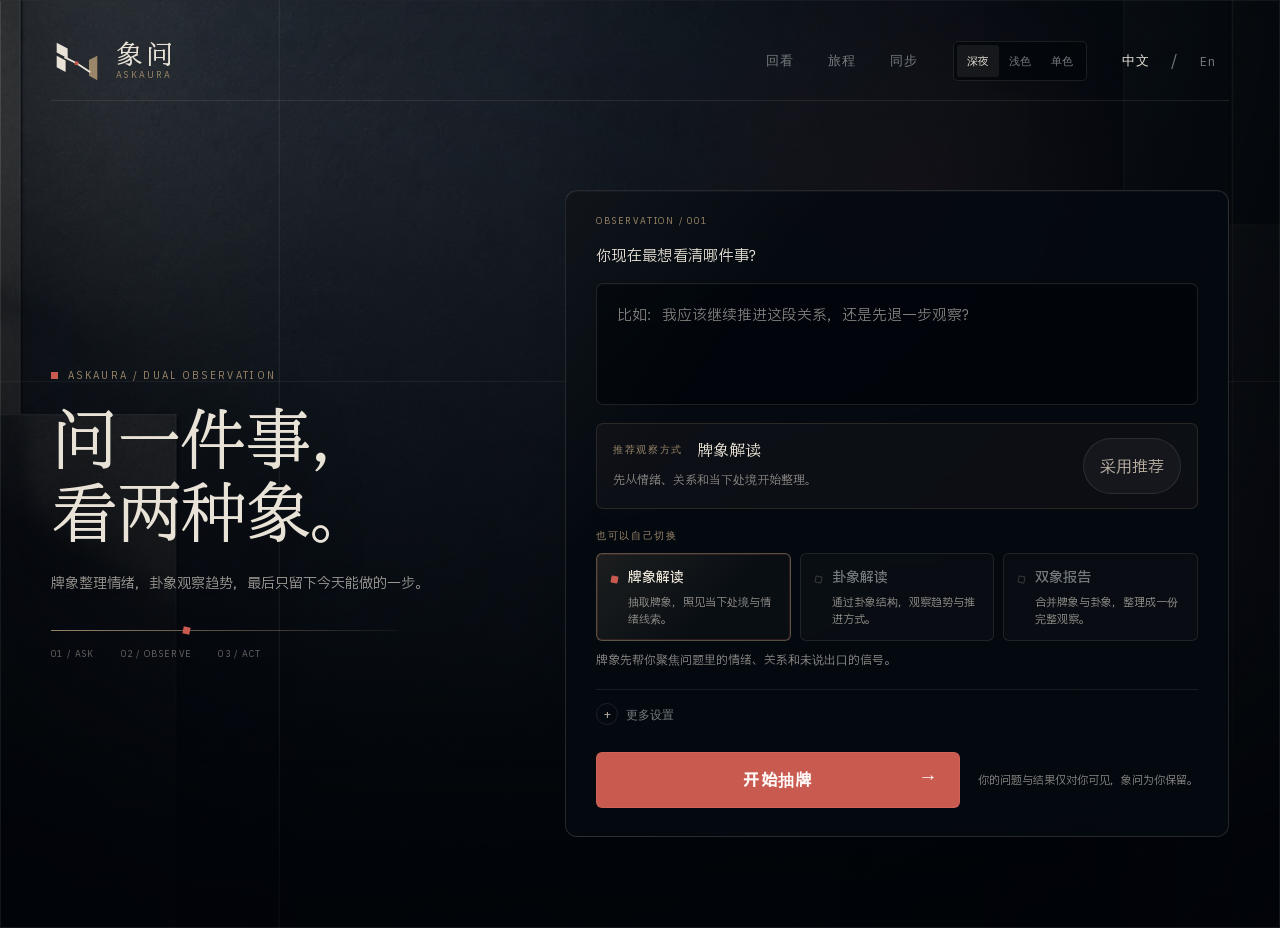
==== commit 82bd0d8c: "feat: add confirmed actions and unified journey" ====
--- a/index.html
+++ b/index.html
@@ -280,6 +280,38 @@
               <span class="action-sentence-label" data-i18n="actionSentenceLabel" hidden>今日行动</span>
               <p class="action-sentence" id="action-sentence" hidden></p>
             </div>
+            <section class="result-workflow" id="result-workflow" data-result-step="summary" hidden>
+              <div class="result-confirmation" id="result-confirmation">
+                <span class="result-workflow-label">把这次观察变成你自己的判断</span>
+                <label>
+                  <span>我确认的洞见</span>
+                  <textarea id="insight-input" rows="2" maxlength="220"></textarea>
+                </label>
+                <button type="button" data-result-action="confirm-insight" id="confirm-insight-btn">确认这个洞见</button>
+                <label>
+                  <span>今天可以做的一步</span>
+                  <textarea id="action-input" rows="2" maxlength="180"></textarea>
+                </label>
+                <label class="action-theme-field">
+                  <span>给这一步一个主题（可编辑）</span>
+                  <input id="action-theme-input" type="text" maxlength="40" placeholder="例如：边界、沟通、休息" />
+                </label>
+                <div class="result-confirmation-actions">
+                  <button type="button" data-result-action="accept-action" id="accept-action-btn" disabled>接受这一步，加入旅程</button>
+                  <button type="button" data-result-action="edit-action" id="edit-action-btn">编辑行动</button>
+                  <button type="button" data-result-action="save-observation" id="save-observation-btn">只保存这次观察</button>
+                  <button type="button" data-result-action="leave-temporary" id="leave-temporary-btn">先离开，保留 7 天</button>
+                </div>
+                <p id="result-workflow-status" aria-live="polite"></p>
+              </div>
+              <div class="failure-actions" id="failure-actions" hidden>
+                <strong>这次生成没有完成</strong>
+                <button type="button" data-failure-action="retry">重新生成</button>
+                <button type="button" data-failure-action="later">稍后继续</button>
+                <button type="button" data-failure-action="save-symbol">只保存问题与象</button>
+                <button type="button" data-failure-action="edit-question">修改问题</button>
+              </div>
+            </section>
             <h3 class="result-section-title action-board-heading" id="action-board-title" data-i18n="nextStepHeading" hidden>下一步怎么做</h3>
             <div class="action-board" id="action-board" hidden>
               <section>
@@ -295,6 +327,9 @@
                 <p id="action-watch"></p>
               </section>
             </div>
+            <details class="result-evidence" id="result-evidence" data-result-action="expand-evidence">
+              <summary>查看完整依据</summary>
+              <p class="result-evidence-text" id="result-evidence-text"></p>
             <div class="tarot-reading-grid" id="tarot-reading-grid" hidden>
               <section>
                 <span data-i18n="tarotCoreLabel">牌面告诉你</span>
@@ -323,6 +358,7 @@
                 <p id="report-dual"></p>
               </section>
             </div>
+            </details>
             <div class="action-status" id="action-status" hidden>
               <span data-i18n="actionStatusLabel">这一步后来怎么样？</span>
               <div>
@@ -333,10 +369,10 @@
               </div>
             </div>
             <div class="review-box" id="review-box" hidden>
-              <span data-i18n="reviewLabel">三天后复盘</span>
+              <span data-i18n="reviewLabel">三天后回声</span>
               <p id="review-status"></p>
               <textarea id="review-note-input" rows="3" maxlength="180" data-i18n-placeholder="reviewPlaceholder" placeholder="三天后，这个行动带来了什么变化？"></textarea>
-              <button type="button" class="secondary muted" id="review-save-btn" data-i18n="reviewSave">保存复盘</button>
+              <button type="button" class="secondary muted" id="review-save-btn" data-i18n="reviewSave">保存回声</button>
             </div>
             <div class="result-followup-section" id="result-followup-section">
               <div class="followup-chips" id="followup-chips" hidden aria-label="继续探索这次结果">
@@ -351,7 +387,7 @@
                     <button type="button" data-followup-question="push" data-i18n="followupPush">如果我主动推进，会发生什么？</button>
                     <button type="button" data-followup-question="avoid" data-i18n="followupAvoid">我现在最该避免什么？</button>
                     <button type="button" data-followup-question="blocker" data-i18n="followupBlocker">这件事真正的阻力是什么？</button>
-                    <button type="button" data-followup-question="review" data-i18n="followupReview">三天后我该如何复盘？</button>
+                    <button type="button" data-followup-question="review" data-i18n="followupReview">三天后，我应该留意什么变化？</button>
                   </div>
                 </div>
                 <div class="followup-group followup-ritual-group">
@@ -557,6 +593,8 @@
       <button class="utility-backdrop" type="button" data-close-utility aria-label="关闭同行"></button>
       <section class="utility-sheet companion-panel" aria-label="长期同行">
         <button class="utility-close" type="button" data-close-utility aria-label="关闭同行">×</button>
+        <div id="journey-view" class="journey-workspace"></div>
+        <div class="legacy-companion-view" hidden aria-hidden="true">
         <p class="panel-kicker" data-i18n="companionKicker">长期同行</p>
         <p class="panel-helper" data-i18n="companionIntro">保存 3 次以上后，这里会开始整理重复出现的牌象、主题和行动。</p>
         <p class="companion-insight" id="companion-insight"></p>
@@ -582,6 +620,7 @@
             <div id="companion-collection"></div>
           </section>
         </div>
+        </div>
       </section>
     </div>
 
--- a/styles.css
+++ b/styles.css
@@ -4594,3 +4594,169 @@
     min-height: 48px;
   }
 }
+/* System convergence: result confirmation and journey structure */
+html[data-system-version="v1"] #action-status,
+html[data-system-version="v1"] #review-box,
+html[data-system-version="v1"] #save-btn {
+  display: none !important;
+}
+
+.result-workflow {
+  margin: 20px 0;
+  padding: 18px;
+  border: 1px solid var(--line, rgba(255, 255, 255, 0.12));
+  border-radius: 16px;
+  background: rgba(5, 10, 16, 0.4);
+}
+
+.result-confirmation,
+.failure-actions {
+  display: grid;
+  gap: 12px;
+}
+
+.result-confirmation label {
+  display: grid;
+  gap: 7px;
+}
+
+.result-confirmation textarea,
+.result-confirmation input {
+  width: 100%;
+  box-sizing: border-box;
+}
+
+.result-workflow-label,
+.result-confirmation label > span {
+  color: var(--muted, rgba(240, 237, 229, 0.64));
+  font-size: 0.78rem;
+  letter-spacing: 0.08em;
+}
+
+.result-confirmation-actions,
+.failure-actions {
+  grid-template-columns: repeat(2, minmax(0, 1fr));
+}
+
+.result-confirmation-actions button,
+.failure-actions button {
+  min-height: 42px;
+}
+
+.result-evidence {
+  margin: 18px 0;
+  padding: 14px 16px;
+  border: 1px solid var(--line, rgba(255, 255, 255, 0.1));
+  border-radius: 14px;
+}
+
+.result-evidence > summary {
+  cursor: pointer;
+  color: var(--muted, rgba(240, 237, 229, 0.66));
+}
+
+.result-evidence-text {
+  white-space: pre-wrap;
+  line-height: 1.75;
+}
+
+.journey-workspace {
+  display: grid;
+  gap: 18px;
+  padding: 8px 4px 24px;
+}
+
+.journey-heading h2,
+.journey-list h3,
+.journey-themes h3 {
+  margin: 0;
+}
+
+.journey-heading p,
+.journey-empty {
+  color: var(--muted, rgba(240, 237, 229, 0.58));
+}
+
+.journey-map {
+  min-height: 150px;
+  border: 1px solid var(--line, rgba(255, 255, 255, 0.1));
+  border-radius: 16px;
+  overflow: hidden;
+}
+
+.journey-map svg {
+  display: block;
+  width: 100%;
+  height: 180px;
+}
+
+.journey-route {
+  fill: none;
+  stroke: rgba(156, 134, 105, 0.55);
+  stroke-width: 2;
+}
+
+.journey-node {
+  fill: #9a8669;
+  stroke: rgba(240, 237, 229, 0.75);
+  stroke-width: 2;
+}
+
+.journey-node.is-active { fill: #c85a50; }
+.journey-node.is-closed { opacity: 0.48; }
+
+.journey-list,
+.journey-themes {
+  display: grid;
+  gap: 10px;
+}
+
+.journey-record {
+  display: grid;
+  grid-template-columns: minmax(0, 1fr) auto;
+  gap: 12px;
+  align-items: center;
+  padding: 13px 0;
+  border-bottom: 1px solid var(--line, rgba(255, 255, 255, 0.08));
+}
+
+.journey-record p {
+  margin: 5px 0 0;
+  color: var(--muted, rgba(240, 237, 229, 0.62));
+}
+
+.journey-record-actions,
+.journey-echo-prompt,
+.journey-themes {
+  display: flex;
+  flex-wrap: wrap;
+  gap: 8px;
+}
+
+.journey-echo-prompt {
+  padding: 14px;
+  border: 1px solid rgba(200, 90, 80, 0.35);
+  border-radius: 14px;
+}
+
+.journey-echo-prompt strong {
+  flex: 1 0 100%;
+}
+
+.journey-themes > span {
+  padding: 7px 10px;
+  border: 1px solid var(--line, rgba(255, 255, 255, 0.1));
+  border-radius: 999px;
+}
+
+@media (max-width: 620px) {
+  .result-confirmation-actions,
+  .failure-actions,
+  .journey-record {
+    grid-template-columns: 1fr;
+  }
+
+  .journey-record-actions {
+    justify-content: flex-start;
+  }
+}
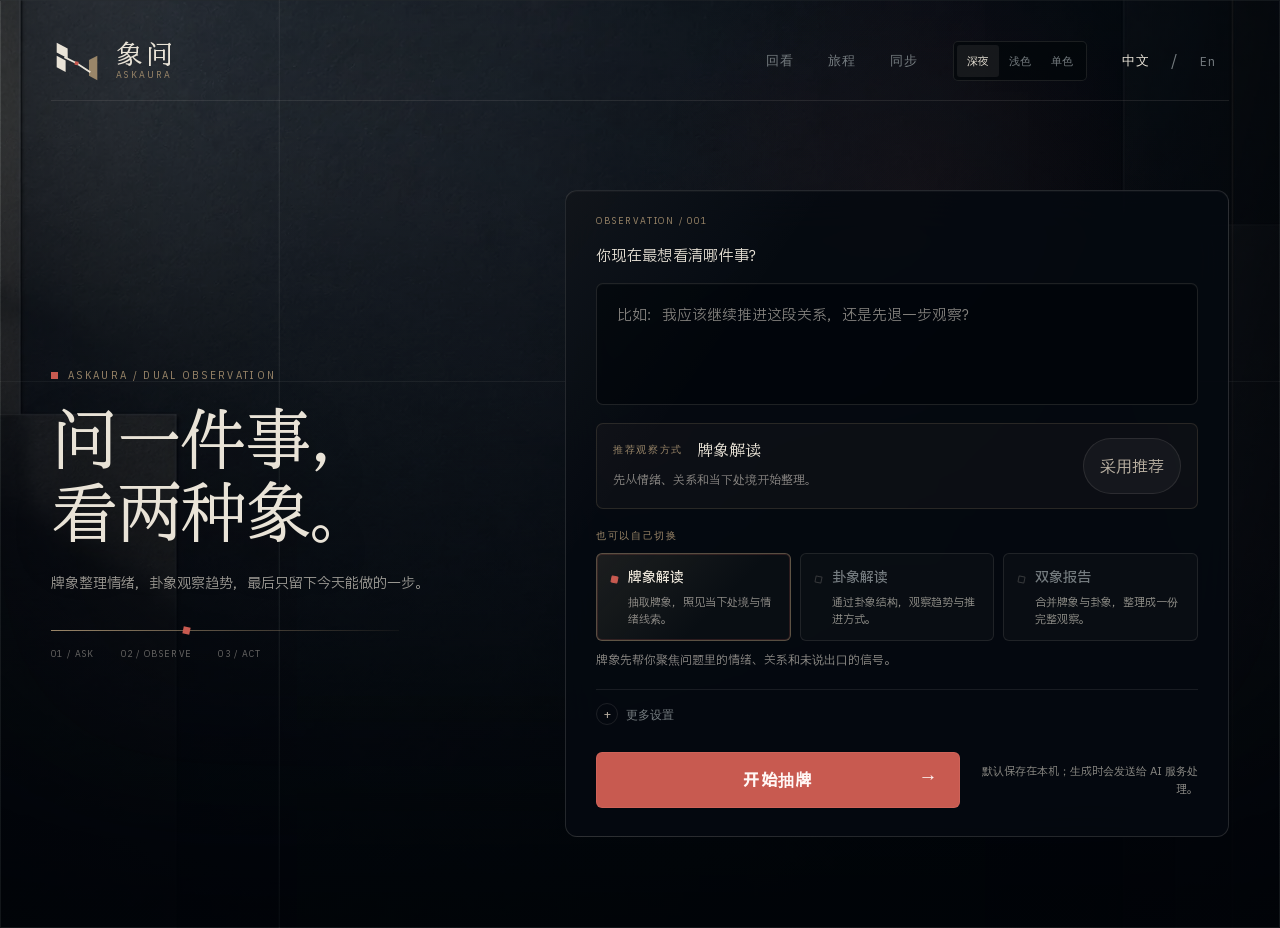
==== commit 2e0cce7b: "feat: add privacy controls and converge operations" ====
--- a/index.html
+++ b/index.html
@@ -147,7 +147,7 @@
 
         <section id="adaptive-home" class="adaptive-home" aria-label="观察首页" hidden></section>
 
-        <section class="work-panel compose-panel" aria-label="问题">
+        <section class="work-panel compose-panel observation-entry" aria-label="问题">
           <button class="panel-close" type="button" data-next="idle" aria-label="收起问题">×</button>
           <span class="panel-index">OBSERVATION / 001</span>
           <p class="panel-kicker" id="question-label" data-i18n="questionLabel">你现在最想看清哪件事？</p>
@@ -240,7 +240,7 @@
             </div>
             <div class="compose-actions">
               <button class="primary" type="submit" id="cast-btn" data-i18n="cast">生成解读</button>
-              <p class="privacy-note" data-i18n="privacyNote">你的问题与结果仅对你可见，象问为你保留。</p>
+              <p class="privacy-note" data-i18n="privacyNote">默认保存在本机；生成时会发送给 AI 服务处理。</p>
             </div>
           </form>
         </section>
@@ -549,6 +549,9 @@
       <button class="utility-backdrop" type="button" data-close-utility aria-label="关闭登录"></button>
       <section class="utility-sheet auth-sheet" aria-label="登录">
         <button class="utility-close" type="button" data-close-utility aria-label="关闭登录">×</button>
+        <div id="settings-view" class="settings-view"></div>
+        <details class="account-access">
+          <summary>登录与云端同步</summary>
         <p class="panel-kicker" data-i18n="authKicker">同步与备份</p>
         <p class="auth-status" id="auth-status"></p>
         <div class="sync-benefits">
@@ -576,6 +579,7 @@
             <button class="secondary muted" type="button" id="signout-btn" data-i18n="signOut">退出</button>
           </div>
         </form>
+        </details>
       </section>
     </div>
 
--- a/styles.css
+++ b/styles.css
@@ -1486,7 +1486,7 @@
   border: 1px solid rgba(166, 166, 156, 0.30);
   background:
     linear-gradient(180deg, rgba(240, 237, 229, 0.045), rgba(5, 7, 13, 0.03) 44%, rgba(240, 237, 229, 0.018)),
-    url("./assets/cards/backs/askaura-frosted-mirror-back.png?v=20260602-cardback-contrast") center / cover no-repeat,
+    url("./assets/cards/backs/askaura-observation-gate-back.webp?v=20260717-flat") center / cover no-repeat,
     linear-gradient(180deg, rgba(22, 26, 36, 0.99), rgba(8, 10, 16, 0.995));
   box-shadow:
     inset 0 0 0 1px rgba(240, 237, 229, 0.055),
@@ -4601,6 +4601,65 @@
   display: none !important;
 }
 
+html[data-system-version="v1"] .side-rail > .theme-switcher,
+html[data-system-version="v1"] .side-rail > .language,
+html[data-system-version="v1"] .mobile-theme-switcher {
+  display: none;
+}
+
+.settings-view {
+  display: grid;
+  gap: 18px;
+  margin-bottom: 18px;
+}
+
+.home-new,
+.home-resume,
+.home-echo,
+.home-returning,
+.observation-entry,
+.result-summary,
+.result-evidence,
+.journey-map,
+.journey-list,
+.settings-view,
+.failure-actions,
+.support-state,
+.professional-boundary-state {
+  position: relative;
+}
+
+.settings-view section {
+  display: grid;
+  gap: 9px;
+  padding: 14px 0;
+  border-top: 1px solid var(--line, rgba(255, 255, 255, 0.1));
+}
+
+.settings-view h2,
+.settings-view h3,
+.settings-view p {
+  margin: 0;
+}
+
+.settings-options,
+.settings-actions {
+  display: flex;
+  flex-wrap: wrap;
+  gap: 8px;
+}
+
+.settings-options button[aria-pressed="true"] {
+  border-color: rgba(200, 90, 80, 0.62);
+  color: var(--text, #f0ede5);
+}
+
+.account-access > summary {
+  cursor: pointer;
+  padding: 12px 0;
+  color: var(--muted, rgba(240, 237, 229, 0.66));
+}
+
 .result-workflow {
   margin: 20px 0;
   padding: 18px;
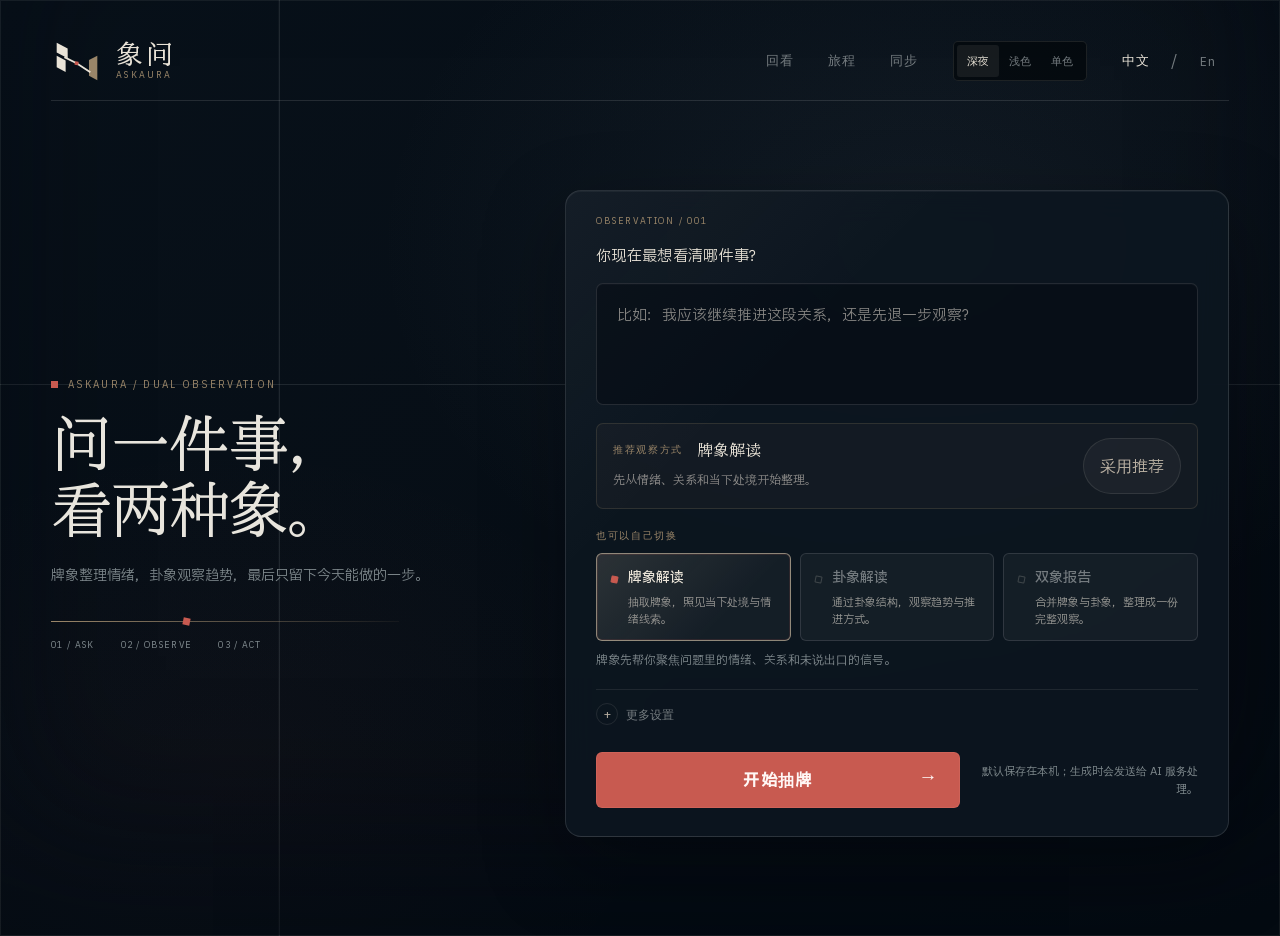
==== commit 659799ac: "feat: converge AskAura reflection experience" ====
--- a/index.html
+++ b/index.html
@@ -33,6 +33,8 @@
     </noscript>
     <link rel="stylesheet" href="./styles.css?v=20260605-low-light-redesign-2" />
     <link rel="stylesheet" href="./theme-observation.css?v=20260716-cardback-v2" />
+    <link rel="stylesheet" href="./assets/styles/reflection-deck.css?v=20260722-observation-plate-v2" />
+    <link rel="stylesheet" href="./assets/styles/reflection-shell.css?v=20260722-card-frame-v2" />
     <script>
       window.ASKAURA_SUPABASE_URL = "https://oeqekrlodqxjlakdjqpu.supabase.co";
       window.ASKAURA_SUPABASE_ANON_KEY = "sb_publishable_SVgn7d5cRkkXI7Ns9WSJEQ_-xYXPLMX";
@@ -209,9 +211,7 @@
               <div class="spread-selector" id="spread-selector">
                 <span data-i18n="spreadSelectorLabel">牌阵</span>
                 <button type="button" class="is-selected" data-spread-type="single" data-i18n="spreadSingle">单牌</button>
-                <button type="button" data-spread-type="three_current_resistance_next" data-i18n="spreadThree">现状 / 阻力 / 下一步</button>
-                <button type="button" data-spread-type="relationship_tension" data-i18n="spreadRelationship">关系张力</button>
-                <button type="button" data-spread-type="choice_a_b_reminder" data-i18n="spreadChoice">选择 A / B</button>
+                <button type="button" data-spread-type="reflection_triad" data-i18n="spreadReflectionTriad">三象</button>
               </div>
               <div class="gua-cast-selector" id="gua-cast-selector" hidden>
                 <span data-i18n="guaCastLabel">起卦方式</span>
@@ -332,15 +332,15 @@
               <p class="result-evidence-text" id="result-evidence-text"></p>
             <div class="tarot-reading-grid" id="tarot-reading-grid" hidden>
               <section>
-                <span data-i18n="tarotCoreLabel">牌面告诉你</span>
+                <span data-i18n="reflectionSeenLabel">这张牌照见了什么</span>
                 <p id="tarot-core-question"></p>
               </section>
               <section>
-                <span data-i18n="tarotTensionLabel">你真正卡住的是</span>
+                <span data-i18n="reflectionHiddenLabel">可能被忽略的部分</span>
                 <p id="tarot-tension"></p>
               </section>
               <section>
-                <span data-i18n="tarotJudgmentLabel">这次结果提醒你</span>
+                <span data-i18n="reflectionVerifyLabel">可以怎样验证</span>
                 <p id="tarot-judgment"></p>
               </section>
             </div>
--- a/styles.css
+++ b/styles.css
@@ -2888,6 +2888,7 @@
 .lightbox-close,
 .utility-close {
   position: absolute;
+  z-index: 2;
   right: 14px;
   top: 12px;
   width: 32px;
@@ -4649,9 +4650,46 @@
   gap: 8px;
 }
 
+.settings-options button,
+.settings-actions button {
+  min-height: 38px;
+  padding: 8px 13px;
+  border: 1px solid var(--obs-line, var(--control-border, rgba(240, 237, 229, 0.14)));
+  border-radius: 9px;
+  background: var(--obs-surface-soft, var(--control-bg, rgba(240, 237, 229, 0.032)));
+  color: var(--obs-ink, var(--ink, #f0ede5));
+  font: inherit;
+}
+
+.settings-options button:hover:not(:disabled),
+.settings-actions button:hover:not(:disabled) {
+  border-color: var(--obs-line-strong, var(--control-border-active, rgba(156, 122, 74, 0.34)));
+  background: var(--obs-surface-hover, rgba(240, 237, 229, 0.07));
+}
+
+.settings-options button:disabled,
+.settings-actions button:disabled {
+  cursor: not-allowed;
+  opacity: 0.38;
+}
+
 .settings-options button[aria-pressed="true"] {
   border-color: rgba(200, 90, 80, 0.62);
-  color: var(--text, #f0ede5);
+  background: var(--obs-accent-soft, rgba(200, 90, 80, 0.11));
+  color: var(--obs-ink, var(--ink, #f0ede5));
+}
+
+.settings-view label:has([data-settings-analytics]) {
+  display: flex;
+  align-items: center;
+  gap: 10px;
+}
+
+.settings-view [data-settings-analytics] {
+  width: 18px;
+  height: 18px;
+  margin: 0;
+  accent-color: #c85a50;
 }
 
 .account-access > summary {
@@ -4683,6 +4721,28 @@
 .result-confirmation input {
   width: 100%;
   box-sizing: border-box;
+  border: 1px solid var(--obs-line, var(--control-border, rgba(240, 237, 229, 0.14)));
+  border-radius: 10px;
+  background: var(--obs-surface-soft, var(--control-bg, rgba(240, 237, 229, 0.032)));
+  color: var(--obs-ink, var(--ink, #f0ede5));
+  font: inherit;
+}
+
+.result-confirmation textarea {
+  min-height: 84px;
+  padding: 14px 16px;
+  resize: vertical;
+}
+
+.result-confirmation input {
+  min-height: 42px;
+  padding: 9px 12px;
+}
+
+.result-confirmation textarea:focus,
+.result-confirmation input:focus {
+  border-color: var(--obs-line-strong, var(--control-border-active, rgba(156, 122, 74, 0.34)));
+  outline: none;
 }
 
 .result-workflow-label,
@@ -4697,9 +4757,30 @@
   grid-template-columns: repeat(2, minmax(0, 1fr));
 }
 
+.result-confirmation > button,
 .result-confirmation-actions button,
 .failure-actions button {
   min-height: 42px;
+  padding: 9px 14px;
+  border: 1px solid var(--obs-line, var(--control-border, rgba(240, 237, 229, 0.14)));
+  border-radius: 9px;
+  background: var(--obs-surface-soft, var(--control-bg, rgba(240, 237, 229, 0.032)));
+  color: var(--obs-ink, var(--ink, #f0ede5));
+  font: inherit;
+}
+
+.result-confirmation > button:hover:not(:disabled),
+.result-confirmation-actions button:hover:not(:disabled),
+.failure-actions button:hover:not(:disabled) {
+  border-color: var(--obs-line-strong, var(--control-border-active, rgba(156, 122, 74, 0.34)));
+  background: var(--obs-surface-hover, rgba(240, 237, 229, 0.07));
+}
+
+.result-confirmation > button:disabled,
+.result-confirmation-actions button:disabled,
+.failure-actions button:disabled {
+  cursor: not-allowed;
+  opacity: 0.38;
 }
 
 .result-evidence {
@@ -4792,6 +4873,23 @@
   gap: 8px;
 }
 
+.journey-record-actions button,
+.journey-echo-prompt button {
+  min-height: 36px;
+  padding: 7px 11px;
+  border: 1px solid var(--obs-line, var(--control-border, rgba(240, 237, 229, 0.14)));
+  border-radius: 9px;
+  background: var(--obs-surface-soft, var(--control-bg, rgba(240, 237, 229, 0.032)));
+  color: var(--obs-ink, var(--ink, #f0ede5));
+  font: inherit;
+}
+
+.journey-record-actions button:hover,
+.journey-echo-prompt button:hover {
+  border-color: var(--obs-line-strong, var(--control-border-active, rgba(156, 122, 74, 0.34)));
+  background: var(--obs-surface-hover, rgba(240, 237, 229, 0.07));
+}
+
 .journey-echo-prompt {
   padding: 14px;
   border: 1px solid rgba(200, 90, 80, 0.35);
--- a/assets/styles/reflection-deck.css
+++ b/assets/styles/reflection-deck.css
@@ -0,0 +1,163 @@
+:root {
+  --reflection-state: #71869a;
+  --reflection-relation: #c85a50;
+  --reflection-movement: #6f998d;
+  --reflection-category: var(--reflection-state);
+}
+
+/*
+ * Observation plate card back.
+ * It stays legible in the full fan: two unequal fields, one route and one node.
+ * Fine registration marks only become visible when a card is pulled closer.
+ */
+.ritual-card-back {
+  --card-back-metal: rgba(199, 181, 151, 0.54);
+  --card-back-metal-soft: rgba(199, 181, 151, 0.17);
+  --card-back-blue: rgba(113, 134, 154, 0.13);
+  --card-back-node: #c85a50;
+  --card-back-base-a: #0a121b;
+  --card-back-base-b: #050910;
+  --card-back-inset: #071019;
+  isolation: isolate;
+  border: 0;
+  background:
+    linear-gradient(var(--card-back-node), var(--card-back-node)) 50% 50% / 5.5% 3.6% no-repeat,
+    linear-gradient(27deg, transparent 49.2%, var(--card-back-metal) 49.45% 50.55%, transparent 50.8%) 50% 50% / 58% 42% no-repeat,
+    radial-gradient(circle, transparent 0 2px, var(--card-back-metal) 2.4px 3px, transparent 3.4px) 50% 8.5% / 12px 12px no-repeat,
+    radial-gradient(circle, transparent 0 2px, var(--card-back-metal) 2.4px 3px, transparent 3.4px) 50% 91.5% / 12px 12px no-repeat,
+    linear-gradient(var(--card-back-metal), var(--card-back-metal)) 12px 12px / 19px 1px no-repeat,
+    linear-gradient(var(--card-back-metal), var(--card-back-metal)) 12px 12px / 1px 19px no-repeat,
+    linear-gradient(var(--card-back-metal), var(--card-back-metal)) calc(100% - 12px) 12px / 19px 1px no-repeat,
+    linear-gradient(var(--card-back-metal), var(--card-back-metal)) calc(100% - 12px) 12px / 1px 19px no-repeat,
+    linear-gradient(var(--card-back-metal), var(--card-back-metal)) 12px calc(100% - 12px) / 19px 1px no-repeat,
+    linear-gradient(var(--card-back-metal), var(--card-back-metal)) 12px calc(100% - 12px) / 1px 19px no-repeat,
+    linear-gradient(var(--card-back-metal), var(--card-back-metal)) calc(100% - 12px) calc(100% - 12px) / 19px 1px no-repeat,
+    linear-gradient(var(--card-back-metal), var(--card-back-metal)) calc(100% - 12px) calc(100% - 12px) / 1px 19px no-repeat,
+    radial-gradient(ellipse at 48% 44%, rgba(113, 134, 154, 0.12), transparent 56%),
+    repeating-linear-gradient(112deg, rgba(255, 255, 255, 0.012) 0 1px, transparent 1px 7px),
+    linear-gradient(155deg, var(--card-back-base-a), var(--card-back-base-b) 72%);
+  box-shadow:
+    inset 0 0 0 1px rgba(232, 224, 207, 0.13),
+    inset 0 0 0 5px var(--card-back-inset),
+    inset 0 0 0 6px var(--card-back-metal-soft),
+    inset 0 0 0 10px rgba(1, 5, 9, 0.76),
+    inset 0 0 42px rgba(0, 0, 0, 0.48),
+    0 12px 26px rgba(0, 0, 0, 0.30);
+}
+
+.ritual-card-back::before,
+.ritual-card-back::after {
+  content: "";
+  position: absolute;
+  z-index: -1;
+  display: block;
+  border: 1px solid var(--card-back-metal);
+  border-radius: 0;
+  background:
+    linear-gradient(145deg, rgba(215, 198, 170, 0.10), transparent 42%),
+    linear-gradient(180deg, var(--card-back-blue), rgba(5, 9, 15, 0.10));
+  opacity: 0.86;
+  box-shadow: inset 0 0 18px rgba(0, 0, 0, 0.22);
+  transition: opacity 180ms ease, border-color 180ms ease, background-color 180ms ease;
+}
+
+.ritual-card-back::before {
+  inset: 24% auto auto 17%;
+  width: 30%;
+  height: 50%;
+  clip-path: polygon(0 0, 100% 13%, 100% 87%, 0 100%);
+}
+
+.ritual-card-back::after {
+  inset: 29% 18% auto auto;
+  width: 23%;
+  height: 42%;
+  aspect-ratio: auto;
+  transform: none;
+  clip-path: polygon(0 13%, 100% 0, 100% 100%, 0 87%);
+}
+
+.ritual-stage.is-awaiting-card .ritual-card:hover .ritual-card-back::before,
+.ritual-stage.is-awaiting-card .ritual-card:hover .ritual-card-back::after,
+.ritual-stage.is-awaiting-card .ritual-card:focus-visible .ritual-card-back::before,
+.ritual-stage.is-awaiting-card .ritual-card:focus-visible .ritual-card-back::after,
+.ritual-stage.is-previewing .ritual-card.is-chosen .ritual-card-back::before,
+.ritual-stage.is-previewing .ritual-card.is-chosen .ritual-card-back::after {
+  border-color: rgba(215, 198, 170, 0.78);
+  opacity: 1;
+  box-shadow: inset 0 0 20px rgba(200, 90, 80, 0.055);
+}
+
+.ritual-stage.is-awaiting-card .ritual-card:hover .ritual-card-back,
+.ritual-stage.is-awaiting-card .ritual-card:focus-visible .ritual-card-back,
+.ritual-stage.is-previewing .ritual-card.is-chosen .ritual-card-back {
+  box-shadow:
+    inset 0 0 0 1px rgba(232, 224, 207, 0.22),
+    inset 0 0 0 5px var(--card-back-inset),
+    inset 0 0 0 6px rgba(215, 198, 170, 0.32),
+    inset 0 0 0 10px rgba(1, 5, 9, 0.76),
+    inset 0 0 42px rgba(0, 0, 0, 0.42),
+    0 0 0 1px rgba(200, 90, 80, 0.24),
+    0 18px 34px rgba(0, 0, 0, 0.40);
+}
+
+:root[data-theme="light"] .ritual-card-back {
+  --card-back-metal: rgba(83, 72, 59, 0.62);
+  --card-back-metal-soft: rgba(83, 72, 59, 0.16);
+  --card-back-blue: rgba(61, 76, 88, 0.08);
+  --card-back-base-a: #e5ded1;
+  --card-back-base-b: #cfc7ba;
+  --card-back-inset: #d9d1c4;
+  background-color: #d7d0c3;
+  filter: none;
+}
+
+:root[data-theme="mono"] .ritual-card-back {
+  --card-back-metal: rgba(239, 239, 235, 0.52);
+  --card-back-metal-soft: rgba(239, 239, 235, 0.16);
+  --card-back-blue: rgba(255, 255, 255, 0.055);
+  --card-back-node: #f0f0ed;
+  --card-back-base-a: #171717;
+  --card-back-base-b: #050505;
+  --card-back-inset: #0c0c0c;
+  filter: grayscale(1);
+}
+
+.symbol-card[data-card-category="state"] {
+  --reflection-category: var(--reflection-state);
+}
+
+.symbol-card[data-card-category="relation"] {
+  --reflection-category: var(--reflection-relation);
+}
+
+.symbol-card[data-card-category="movement"] {
+  --reflection-category: var(--reflection-movement);
+}
+
+.symbol-card[data-card-category] {
+  border-left-color: var(--reflection-category);
+  box-shadow: inset 2px 0 0 color-mix(in srgb, var(--reflection-category) 58%, transparent);
+}
+
+@media (prefers-reduced-motion: reduce) {
+  .ritual-card,
+  .ritual-card-3d,
+  .ritual-card-back::before,
+  .ritual-card-back::after {
+    animation: none !important;
+    transition-duration: 0.01ms !important;
+  }
+
+  .ritual-stage.is-awaiting-card .ritual-card:hover,
+  .ritual-stage.is-awaiting-card .ritual-card:focus-visible {
+    transform:
+      translate3d(
+        calc(var(--card-x) * var(--ritual-fan-scale)),
+        calc(var(--card-y) * var(--ritual-fan-scale)),
+        0
+      )
+      rotateZ(var(--card-angle))
+      scale(var(--card-scale));
+  }
+}
--- a/assets/styles/reflection-shell.css
+++ b/assets/styles/reflection-shell.css
@@ -0,0 +1,601 @@
+/*
+ * AskAura reflection shell
+ * One final convergence layer for the question, draw and result surfaces.
+ * It deliberately removes the old observatory scenery instead of adding
+ * another decorative theme on top of it.
+ */
+
+:root {
+  --reflection-page: #08111a;
+  --reflection-page-deep: #050b12;
+  --reflection-sheet: rgba(12, 22, 32, 0.92);
+  --reflection-sheet-soft: rgba(226, 231, 232, 0.045);
+  --reflection-line: rgba(226, 231, 232, 0.13);
+  --reflection-line-strong: rgba(226, 231, 232, 0.24);
+  --reflection-text: #e8e5dd;
+  --reflection-text-soft: #b7b8b4;
+  --reflection-text-muted: #7f898d;
+  --reflection-warm: #d7c6aa;
+  --reflection-shadow: 0 28px 80px rgba(0, 5, 10, 0.34);
+}
+
+:root[data-theme="light"] {
+  --reflection-page: #e7e2d8;
+  --reflection-page-deep: #d9d3c8;
+  --reflection-sheet: rgba(242, 238, 228, 0.94);
+  --reflection-sheet-soft: rgba(8, 17, 25, 0.04);
+  --reflection-line: rgba(8, 17, 25, 0.14);
+  --reflection-line-strong: rgba(8, 17, 25, 0.26);
+  --reflection-text: #121a20;
+  --reflection-text-soft: #465057;
+  --reflection-text-muted: #707679;
+  --reflection-warm: #75634f;
+  --reflection-shadow: 0 24px 70px rgba(58, 52, 43, 0.10);
+}
+
+:root[data-theme="mono"] {
+  --reflection-page: #080808;
+  --reflection-page-deep: #030303;
+  --reflection-sheet: rgba(16, 16, 16, 0.95);
+  --reflection-sheet-soft: rgba(255, 255, 255, 0.045);
+  --reflection-line: rgba(255, 255, 255, 0.14);
+  --reflection-line-strong: rgba(255, 255, 255, 0.28);
+  --reflection-text: #f0f0ed;
+  --reflection-text-soft: #bebeba;
+  --reflection-text-muted: #878783;
+  --reflection-warm: #d0d0cc;
+}
+
+html,
+body {
+  background: var(--reflection-page-deep);
+}
+
+body::before {
+  background:
+    radial-gradient(circle at 18% 16%, rgba(113, 134, 154, 0.10), transparent 34rem),
+    linear-gradient(180deg, rgba(255, 255, 255, 0.018), transparent 36%);
+}
+
+body::after {
+  background-image: radial-gradient(currentColor 0.45px, transparent 0.45px);
+  background-size: 8px 8px;
+  color: var(--reflection-text);
+  opacity: 0.035;
+}
+
+/* Shared page surface */
+.mirror-room,
+:root[data-theme="light"] .mirror-room,
+:root[data-theme="mono"] .mirror-room {
+  background:
+    radial-gradient(ellipse at 72% 26%, rgba(113, 134, 154, 0.10), transparent 34rem),
+    radial-gradient(ellipse at 18% 82%, rgba(200, 90, 80, 0.035), transparent 28rem),
+    linear-gradient(145deg, var(--reflection-page), var(--reflection-page-deep));
+}
+
+.mirror-room::before,
+:root[data-theme="light"] .mirror-room::before {
+  background:
+    linear-gradient(90deg, transparent 0 21.7%, var(--reflection-line) 21.75% 21.8%, transparent 21.85%),
+    linear-gradient(180deg, transparent 0 41%, var(--reflection-line) 41.05% 41.1%, transparent 41.15%);
+  box-shadow: inset 0 -100px 150px color-mix(in srgb, var(--reflection-page-deep) 54%, transparent);
+  opacity: 0.44;
+}
+
+.side-rail {
+  border-bottom-color: var(--reflection-line);
+}
+
+.mirror-room[data-step="idle"] .hero-content {
+  width: min(100%, 1360px);
+  min-height: calc(100dvh - 142px);
+  padding: clamp(44px, 7dvh, 76px) 0 clamp(34px, 5dvh, 56px);
+  grid-template-columns: minmax(300px, 0.78fr) minmax(560px, 1.22fr);
+  gap: clamp(54px, 7vw, 104px);
+  align-items: center;
+}
+
+.mirror-room[data-step="idle"] .idle-copy {
+  position: static;
+  align-self: center;
+  gap: 18px;
+}
+
+.mirror-room[data-step="idle"] .copy-block h1 {
+  max-width: 7.2em;
+  color: var(--reflection-text);
+  font-size: clamp(52px, 4.8vw, 76px);
+  line-height: 1.09;
+  letter-spacing: -0.035em;
+  text-shadow: none;
+}
+
+.copy-block .hero-subcopy,
+.hero-protocol,
+.question-mode .mode-primer,
+.compose-actions .privacy-note {
+  color: var(--reflection-text-muted);
+}
+
+.mirror-room[data-step="idle"] .compose-panel,
+.mirror-room[data-step="idle"] .compose-panel:focus-within,
+:root[data-theme="light"] .mirror-room[data-step="idle"] .compose-panel,
+:root[data-theme="light"] .mirror-room[data-step="idle"] .compose-panel:focus-within {
+  border-color: var(--reflection-line);
+  border-radius: 16px;
+  background:
+    linear-gradient(135deg, color-mix(in srgb, var(--reflection-text) 4%, transparent), transparent 30%),
+    var(--reflection-sheet);
+  box-shadow: var(--reflection-shadow), inset 0 1px 0 color-mix(in srgb, var(--reflection-text) 5%, transparent);
+  backdrop-filter: blur(16px);
+}
+
+.compose-panel textarea,
+:root[data-theme="light"] .compose-panel textarea,
+:root[data-theme="light"] .compose-panel textarea:focus {
+  border-color: var(--reflection-line);
+  color: var(--reflection-text);
+  background: color-mix(in srgb, var(--reflection-page-deep) 52%, transparent);
+}
+
+.mode-card {
+  border-color: var(--reflection-line);
+  background: var(--reflection-sheet-soft);
+}
+
+.mode-card.is-selected,
+:root[data-theme="light"] .mode-card.is-selected {
+  border-color: color-mix(in srgb, var(--reflection-warm) 62%, transparent);
+  background:
+    linear-gradient(135deg, color-mix(in srgb, var(--reflection-warm) 12%, transparent), transparent 68%),
+    var(--reflection-sheet-soft);
+  box-shadow: inset 0 0 0 1px rgba(200, 90, 80, 0.14);
+}
+
+/* Draw: a quiet observation field, not a second scenic world. */
+.ritual-stage,
+:root[data-theme="light"] .ritual-stage,
+:root[data-theme="mono"] .ritual-stage {
+  width: min(1760px, calc(100vw - 32px));
+  height: min(940px, calc(100dvh - 32px));
+  min-height: min(700px, calc(100dvh - 32px));
+  border-color: var(--reflection-line);
+  border-radius: 18px;
+  background:
+    radial-gradient(ellipse at 50% 76%, color-mix(in srgb, var(--reflection-warm) 9%, transparent), transparent 38%),
+    radial-gradient(ellipse at 50% 26%, rgba(113, 134, 154, 0.12), transparent 44%),
+    linear-gradient(180deg, var(--reflection-page), var(--reflection-page-deep));
+  box-shadow:
+    0 0 0 100vmax color-mix(in srgb, var(--reflection-page-deep) 82%, transparent),
+    var(--reflection-shadow),
+    inset 0 1px 0 color-mix(in srgb, var(--reflection-text) 5%, transparent);
+  backdrop-filter: none;
+}
+
+.ritual-stage-copy {
+  left: clamp(28px, 4vw, 64px);
+  top: clamp(34px, 6dvh, 70px);
+  gap: 10px;
+}
+
+.ritual-stage-copy strong {
+  max-width: 14em;
+  color: var(--reflection-text);
+  font-size: clamp(30px, 3vw, 44px);
+  line-height: 1.28;
+}
+
+.ritual-deck {
+  height: min(620px, 62dvh);
+  transform: translateY(clamp(88px, 12dvh, 126px));
+}
+
+.ritual-card-back {
+  border-color: color-mix(in srgb, var(--reflection-warm) 34%, transparent);
+  filter: none;
+}
+
+.ritual-card-face {
+  filter: saturate(0.90) brightness(0.90) contrast(1.02);
+}
+
+.ritual-stage p {
+  bottom: clamp(34px, 5dvh, 54px);
+  border-color: var(--reflection-line);
+  color: var(--reflection-text-soft);
+  background: color-mix(in srgb, var(--reflection-page-deep) 74%, transparent);
+}
+
+.ritual-stage.is-previewing .ritual-preview-actions {
+  bottom: clamp(98px, 12dvh, 124px);
+}
+
+/* Card artwork opens as a collected observation plate, not a generic modal. */
+.card-lightbox {
+  display: grid;
+  place-items: center;
+  padding: 24px;
+}
+
+.card-lightbox[hidden] {
+  display: none;
+}
+
+.card-lightbox .lightbox-backdrop {
+  background:
+    radial-gradient(circle at 50% 46%, color-mix(in srgb, var(--reflection-text) 4%, transparent), transparent 34rem),
+    color-mix(in srgb, var(--reflection-page-deep) 90%, transparent);
+  backdrop-filter: blur(8px);
+}
+
+.lightbox-frame {
+  position: relative;
+  left: auto;
+  top: auto;
+  width: min(460px, calc(100vw - 48px));
+  margin: 0;
+  padding: 14px 14px 18px;
+  transform: none;
+  border: 0;
+  border-radius: 2px;
+  background:
+    linear-gradient(145deg, color-mix(in srgb, var(--reflection-text) 3.5%, transparent), transparent 42%),
+    color-mix(in srgb, var(--reflection-page-deep) 96%, transparent);
+  box-shadow:
+    0 0 0 1px var(--reflection-line),
+    0 0 0 7px color-mix(in srgb, var(--reflection-page-deep) 78%, transparent),
+    0 0 0 8px color-mix(in srgb, var(--reflection-warm) 18%, transparent),
+    0 34px 90px rgba(0, 4, 8, 0.58);
+  backdrop-filter: none;
+}
+
+.lightbox-frame::before {
+  content: "";
+  position: absolute;
+  z-index: 2;
+  inset: 8px;
+  pointer-events: none;
+  background:
+    linear-gradient(var(--reflection-warm), var(--reflection-warm)) left top / 26px 1px no-repeat,
+    linear-gradient(var(--reflection-warm), var(--reflection-warm)) left top / 1px 26px no-repeat,
+    linear-gradient(var(--reflection-warm), var(--reflection-warm)) right top / 26px 1px no-repeat,
+    linear-gradient(var(--reflection-warm), var(--reflection-warm)) right top / 1px 26px no-repeat,
+    linear-gradient(var(--reflection-warm), var(--reflection-warm)) left bottom / 26px 1px no-repeat,
+    linear-gradient(var(--reflection-warm), var(--reflection-warm)) left bottom / 1px 26px no-repeat,
+    linear-gradient(var(--reflection-warm), var(--reflection-warm)) right bottom / 26px 1px no-repeat,
+    linear-gradient(var(--reflection-warm), var(--reflection-warm)) right bottom / 1px 26px no-repeat;
+  opacity: 0.38;
+}
+
+.lightbox-frame::after {
+  content: "";
+  position: absolute;
+  z-index: 3;
+  left: 50%;
+  bottom: -12px;
+  width: 7px;
+  height: 7px;
+  border: 3px solid var(--reflection-page-deep);
+  background: #c85a50;
+  box-shadow: 0 0 0 1px rgba(200, 90, 80, 0.30);
+  transform: translateX(-50%);
+}
+
+.lightbox-frame img {
+  position: relative;
+  z-index: 1;
+  display: block;
+  width: 100%;
+  max-height: calc(100dvh - 172px);
+  object-fit: contain;
+  border: 1px solid color-mix(in srgb, var(--reflection-warm) 20%, transparent);
+  background: var(--reflection-page-deep);
+  box-shadow:
+    inset 0 0 0 1px rgba(255, 255, 255, 0.025),
+    0 18px 42px rgba(0, 4, 8, 0.30);
+}
+
+.lightbox-frame figcaption {
+  position: relative;
+  z-index: 3;
+  margin: 14px 18px 0;
+  color: var(--reflection-text-soft);
+  font-family: var(--obs-font-display);
+  font-size: 16px;
+  line-height: 1.6;
+  letter-spacing: 0.015em;
+  text-align: center;
+}
+
+.lightbox-frame figcaption::before {
+  content: "OBSERVATION / IMAGE";
+  display: block;
+  margin-bottom: 5px;
+  color: var(--reflection-text-muted);
+  font-family: var(--obs-font-data);
+  font-size: 9px;
+  line-height: 1;
+  letter-spacing: 0.18em;
+}
+
+.lightbox-frame .lightbox-close {
+  z-index: 5;
+  right: -48px;
+  top: -1px;
+  width: 34px;
+  height: 34px;
+  border: 1px solid var(--reflection-line);
+  color: var(--reflection-text-muted);
+  background: color-mix(in srgb, var(--reflection-page-deep) 86%, transparent);
+  box-shadow: 0 10px 26px rgba(0, 4, 8, 0.22);
+}
+
+.lightbox-frame .lightbox-close:hover {
+  border-color: var(--reflection-line-strong);
+  color: var(--reflection-text);
+  background: var(--reflection-sheet);
+}
+
+@media (max-width: 560px) {
+  .card-lightbox {
+    padding: 14px;
+  }
+
+  .lightbox-frame {
+    width: min(100%, 420px);
+    padding: 10px 10px 15px;
+  }
+
+  .lightbox-frame img {
+    max-height: calc(100dvh - 132px);
+  }
+
+  .lightbox-frame .lightbox-close {
+    right: 17px;
+    top: 17px;
+    color: var(--reflection-text-soft);
+    background: color-mix(in srgb, var(--reflection-page-deep) 82%, transparent);
+  }
+}
+
+/* Result: image -> conclusion -> one action -> supporting detail. */
+.answer-panel {
+  width: min(100%, 1320px);
+  border-color: var(--reflection-line);
+  border-radius: 18px;
+  background: var(--reflection-sheet);
+  box-shadow: var(--reflection-shadow);
+}
+
+.result-layout,
+.answer-panel.is-dual-report .result-layout {
+  grid-template-columns: minmax(260px, 320px) minmax(0, 1fr);
+  gap: clamp(38px, 5vw, 70px);
+  padding: clamp(30px, 3.5vw, 52px);
+}
+
+.result-symbol-panel {
+  padding: 0 clamp(20px, 2vw, 28px) 0 0;
+  border-right: 1px solid var(--reflection-line);
+  background: transparent;
+  opacity: 1;
+}
+
+.symbol-card {
+  gap: 16px;
+  padding-left: 16px;
+  border: 0;
+  border-left: 2px solid var(--reflection-category, var(--reflection-line-strong));
+  border-radius: 0;
+  background: transparent;
+  box-shadow: none;
+}
+
+.tarot-symbol img {
+  width: min(100%, 268px);
+  aspect-ratio: 5 / 8;
+  object-fit: cover;
+  border-color: var(--reflection-line-strong);
+  border-radius: 8px;
+  background: var(--reflection-page-deep);
+  box-shadow: 0 20px 48px rgba(0, 5, 10, 0.30);
+  transform: none;
+  filter: saturate(0.94) contrast(1.02) brightness(1);
+}
+
+.tarot-symbol img:hover {
+  border-color: color-mix(in srgb, var(--reflection-warm) 66%, transparent);
+  transform: translateY(-3px);
+  filter: saturate(0.98) contrast(1.03) brightness(1.03);
+}
+
+.result-main-panel,
+.answer-panel.is-dual-report .result-main-panel {
+  padding: 0;
+  gap: 22px;
+}
+
+.answer-title,
+.answer-panel.is-dual-report .answer-title {
+  font-size: clamp(38px, 3.8vw, 58px);
+  color: var(--reflection-text);
+}
+
+.core-conclusion,
+.answer-panel.is-dual-report .core-conclusion {
+  padding: clamp(20px, 2.4vw, 30px);
+  border: 1px solid var(--reflection-line);
+  border-left: 3px solid var(--obs-accent);
+  border-radius: 12px;
+  background:
+    linear-gradient(90deg, rgba(200, 90, 80, 0.075), transparent 46%),
+    var(--reflection-sheet-soft);
+  box-shadow: none;
+}
+
+.result-summary,
+.action-sentence,
+.tarot-reading-grid p,
+.report-stack p,
+.action-board p {
+  color: var(--reflection-text-soft);
+}
+
+.action-board,
+.answer-panel.is-dual-report .action-board {
+  grid-template-columns: repeat(3, minmax(0, 1fr));
+  gap: 10px;
+}
+
+.action-board section,
+.answer-panel.is-dual-report .action-board section,
+.tarot-reading-grid section,
+.report-stack section {
+  min-height: 0;
+  border-color: var(--reflection-line);
+  border-radius: 10px;
+  background: var(--reflection-sheet-soft);
+}
+
+.action-board section:first-child,
+.answer-panel.is-dual-report .action-board section:first-child {
+  grid-row: auto;
+  min-height: 0;
+  border-color: rgba(200, 90, 80, 0.28);
+  background: rgba(200, 90, 80, 0.08);
+}
+
+.result-actions,
+:root[data-theme="light"] .result-actions {
+  border-top-color: var(--reflection-line);
+  background: color-mix(in srgb, var(--reflection-page-deep) 46%, transparent);
+}
+
+@media (max-width: 980px) {
+  .mirror-room[data-step="idle"] .hero-content {
+    min-height: auto;
+    padding: 30px 0 42px;
+    grid-template-columns: 1fr;
+    gap: 28px;
+  }
+
+  .mirror-room[data-step="idle"] .copy-block h1 {
+    max-width: 8.5em;
+    font-size: clamp(44px, 8vw, 64px);
+  }
+
+  .result-layout,
+  .answer-panel.is-dual-report .result-layout {
+    grid-template-columns: 1fr;
+    gap: 28px;
+  }
+
+  .result-symbol-panel {
+    position: static;
+    padding: 0 0 24px;
+    border-right: 0;
+    border-bottom: 1px solid var(--reflection-line);
+  }
+
+  .symbol-card {
+    grid-template-columns: minmax(130px, 190px) minmax(0, 1fr);
+    align-items: start;
+  }
+
+  .symbol-summary-head,
+  .symbol-keywords,
+  .symbol-question,
+  .symbol-spread-list {
+    grid-column: 2;
+  }
+
+  .tarot-symbol {
+    grid-column: 1;
+    grid-row: 1 / span 5;
+  }
+}
+
+@media (max-width: 780px) {
+  .mirror-room,
+  :root[data-theme="light"] .mirror-room,
+  :root[data-theme="mono"] .mirror-room {
+    padding-inline: 14px;
+    background:
+      radial-gradient(ellipse at 50% 12%, rgba(113, 134, 154, 0.10), transparent 26rem),
+      linear-gradient(180deg, var(--reflection-page), var(--reflection-page-deep));
+  }
+
+  .mirror-room[data-step="idle"] .copy-block h1 {
+    font-size: clamp(40px, 12vw, 54px);
+  }
+
+  .ritual-stage,
+  :root[data-theme="light"] .ritual-stage,
+  :root[data-theme="mono"] .ritual-stage {
+    width: calc(100vw - 16px);
+    height: calc(100dvh - 16px);
+    min-height: 0;
+    border-radius: 14px;
+  }
+
+  .ritual-stage-copy {
+    left: 22px;
+    top: 72px;
+    max-width: calc(100% - 44px);
+  }
+
+  .ritual-stage-copy strong {
+    font-size: clamp(26px, 8vw, 36px);
+  }
+
+  .ritual-stepper {
+    top: 242px;
+  }
+
+  .ritual-deck {
+    width: calc(100% - 20px);
+    transform: translateY(82px);
+  }
+
+  .ritual-stage.is-previewing .ritual-preview-actions {
+    bottom: 94px;
+  }
+
+  .result-layout,
+  .answer-panel.is-dual-report .result-layout {
+    padding: 24px 18px 30px;
+  }
+
+  .symbol-card {
+    grid-template-columns: 108px minmax(0, 1fr);
+    gap: 12px 16px;
+    padding-left: 12px;
+  }
+
+  .answer-title,
+  .answer-panel.is-dual-report .answer-title {
+    font-size: clamp(34px, 10vw, 46px);
+  }
+
+  .action-board,
+  .answer-panel.is-dual-report .action-board {
+    grid-template-columns: 1fr;
+  }
+}
+
+@media (max-width: 460px) {
+  .symbol-card {
+    grid-template-columns: 88px minmax(0, 1fr);
+  }
+
+  .symbol-summary-head strong {
+    font-size: 22px;
+  }
+}
+
+@media (prefers-reduced-motion: reduce) {
+  .tarot-symbol img {
+    transition: none;
+  }
+}
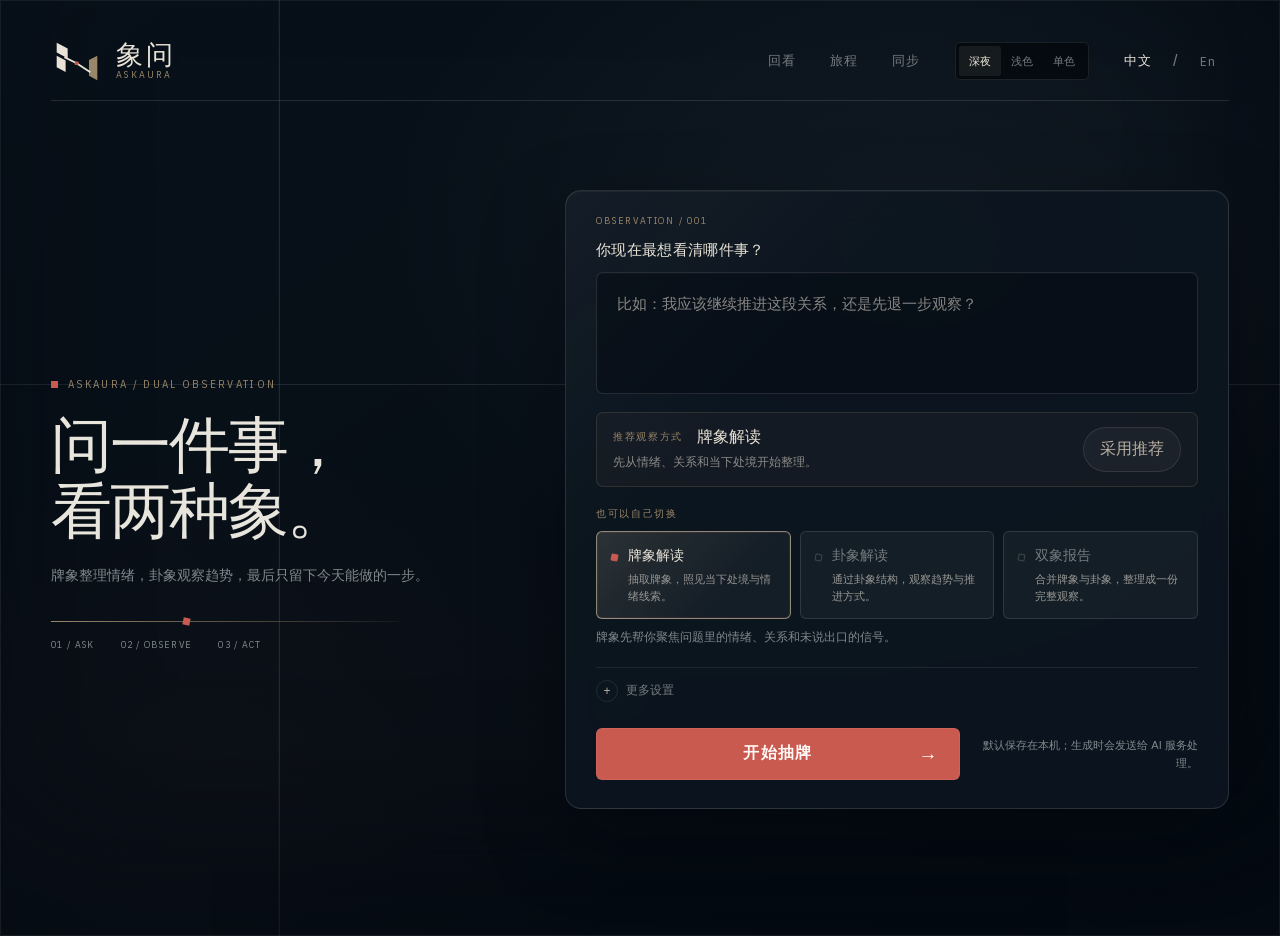
==== commit 7f90db31: "fix: unify typography and contain share text" ====
--- a/index.html
+++ b/index.html
@@ -32,7 +32,7 @@
       />
     </noscript>
     <link rel="stylesheet" href="./styles.css?v=20260605-low-light-redesign-2" />
-    <link rel="stylesheet" href="./theme-observation.css?v=20260716-cardback-v2" />
+    <link rel="stylesheet" href="./theme-observation.css?v=20260723-typography-v1" />
     <link rel="stylesheet" href="./assets/styles/reflection-deck.css?v=20260722-observation-plate-v2" />
     <link rel="stylesheet" href="./assets/styles/reflection-shell.css?v=20260722-card-frame-v2" />
     <script>
--- a/theme-observation.css
+++ b/theme-observation.css
@@ -1,12 +1,16 @@
 @font-face {
   font-family: "AskAura ZhiSong";
   src: url("./assets/fonts/LXGWNeoZhiSongScreen-subset.woff2") format("woff2");
+  font-weight: 400;
+  font-style: normal;
   font-display: swap;
 }
 
 @font-face {
   font-family: "AskAura Plex SC";
   src: url("./assets/fonts/IBMPlexSansSC-Regular-subset.woff2") format("woff2");
+  font-weight: 400;
+  font-style: normal;
   font-display: swap;
 }
 
@@ -14,12 +18,15 @@
   font-family: "AskAura Plex SC";
   src: url("./assets/fonts/IBMPlexSansSC-Medium-subset.woff2") format("woff2");
   font-weight: 500;
+  font-style: normal;
   font-display: swap;
 }
 
 @font-face {
   font-family: "AskAura Plex Condensed";
   src: url("./assets/fonts/IBMPlexSansCondensed-Regular-subset.woff2") format("woff2");
+  font-weight: 400;
+  font-style: normal;
   font-display: swap;
 }
 
@@ -45,8 +52,9 @@
   --obs-radius: 18px;
   --obs-radius-lg: 28px;
   --obs-shadow: 0 32px 90px rgba(0, 5, 12, 0.36);
-  --obs-font-display: "AskAura ZhiSong", "STSong", "Songti SC", serif;
-  --obs-font-ui: "AskAura Plex SC", "Microsoft YaHei UI", "PingFang SC", sans-serif;
+  /* Dynamic Chinese copy must use a complete font before the local brand subsets. */
+  --obs-font-display: "Noto Serif SC", "Songti SC", "STSong", "SimSun", serif;
+  --obs-font-ui: "Microsoft YaHei UI", "Microsoft YaHei", "PingFang SC", "Noto Sans CJK SC", sans-serif;
   --obs-font-data: "AskAura Plex Condensed", "Arial Narrow", sans-serif;
 
   /* Existing components inherit the new system without changing their DOM contract. */
@@ -79,9 +87,9 @@
   --control-text: var(--obs-muted);
   --control-text-active: var(--obs-ink);
   --font-display: var(--obs-font-display);
-  --font-body: var(--obs-font-display);
+  --font-body: var(--obs-font-ui);
   --font-ui: var(--obs-font-ui);
-  --font-cn: var(--obs-font-display);
+  --font-cn: var(--obs-font-ui);
   --font-en: "AskAura Plex Condensed", "Arial Narrow", sans-serif;
 }
 
@@ -92,7 +100,7 @@
 }
 
 body {
-  font-family: var(--obs-font-display);
+  font-family: var(--obs-font-ui);
 }
 
 .app-boot-state {
@@ -938,10 +946,16 @@
   font-weight: 500;
 }
 
+.symbol-summary-head strong {
+  font-family: var(--obs-font-display);
+  line-height: 1.45;
+  letter-spacing: 0;
+}
+
 .answer-title {
   font-size: clamp(42px, 4.2vw, 72px);
   line-height: 1.1;
-  letter-spacing: -0.045em;
+  letter-spacing: -0.035em;
 }
 
 .result-summary,
